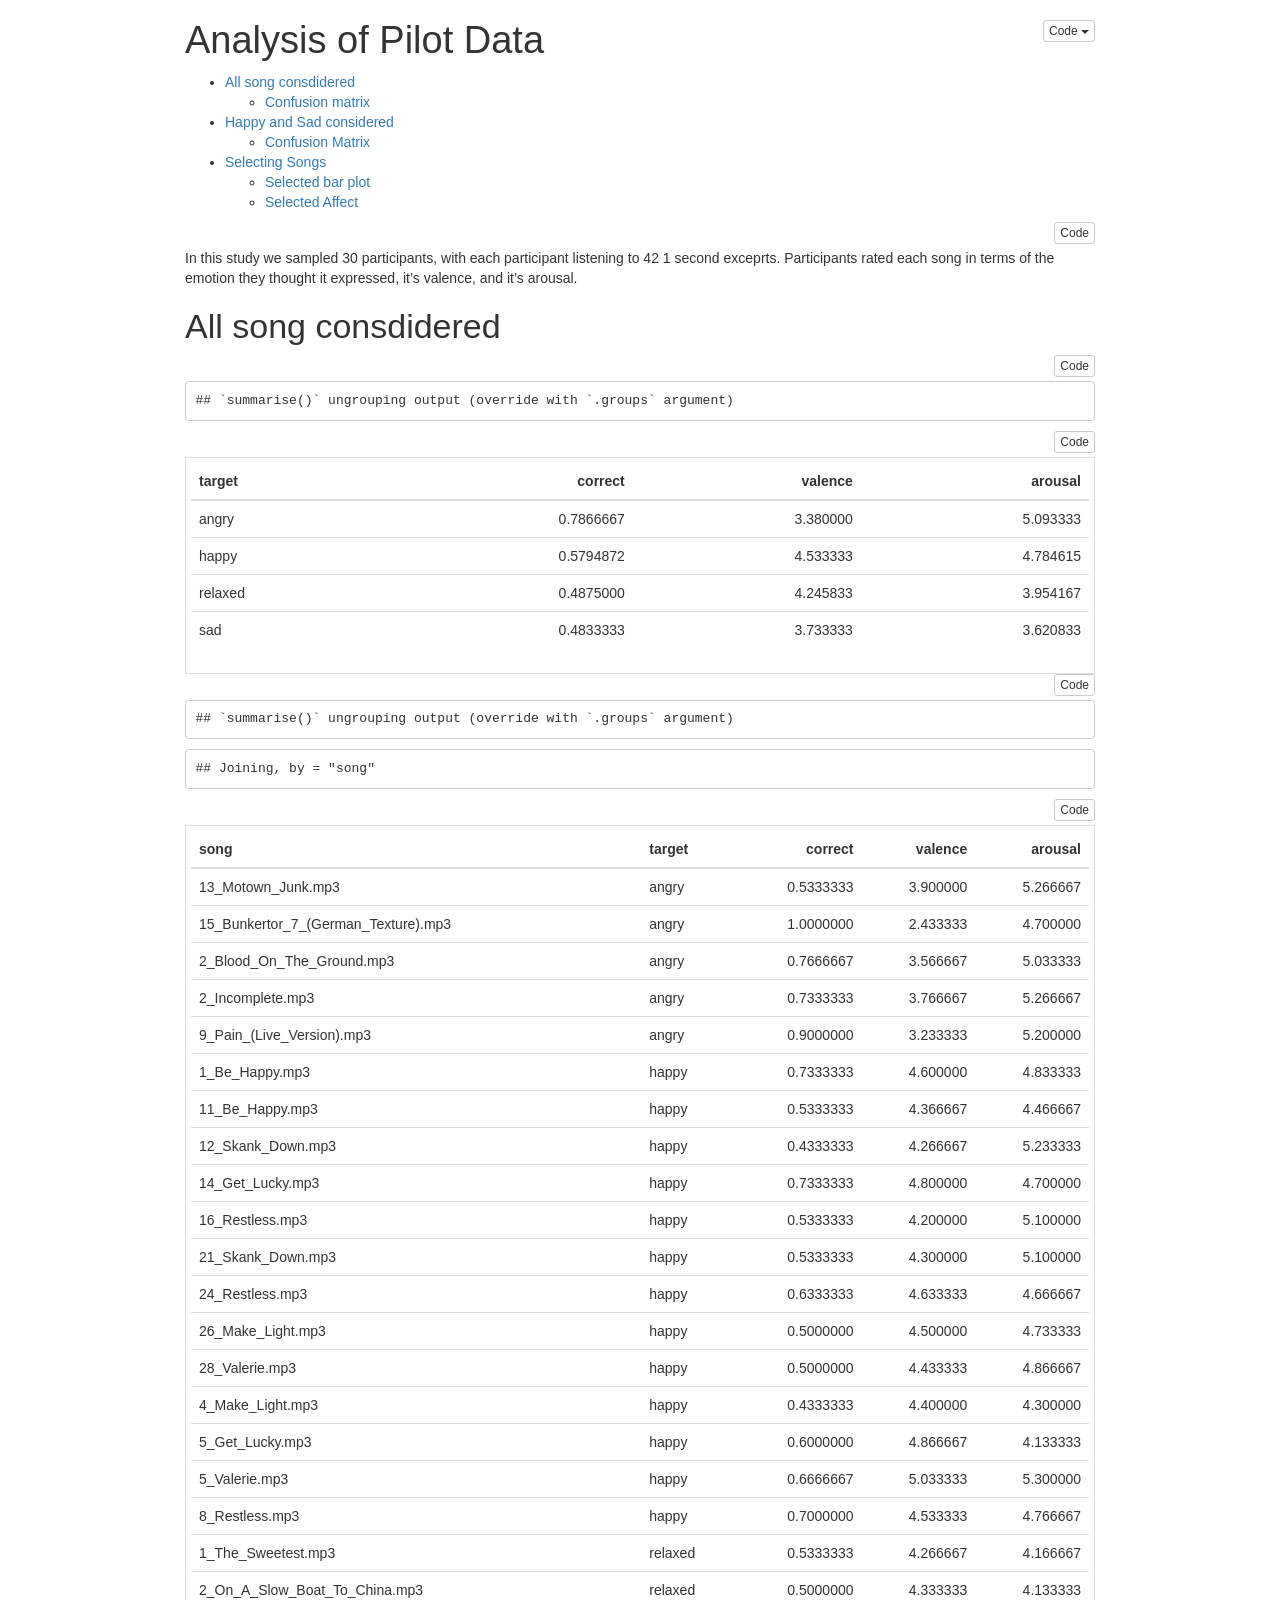
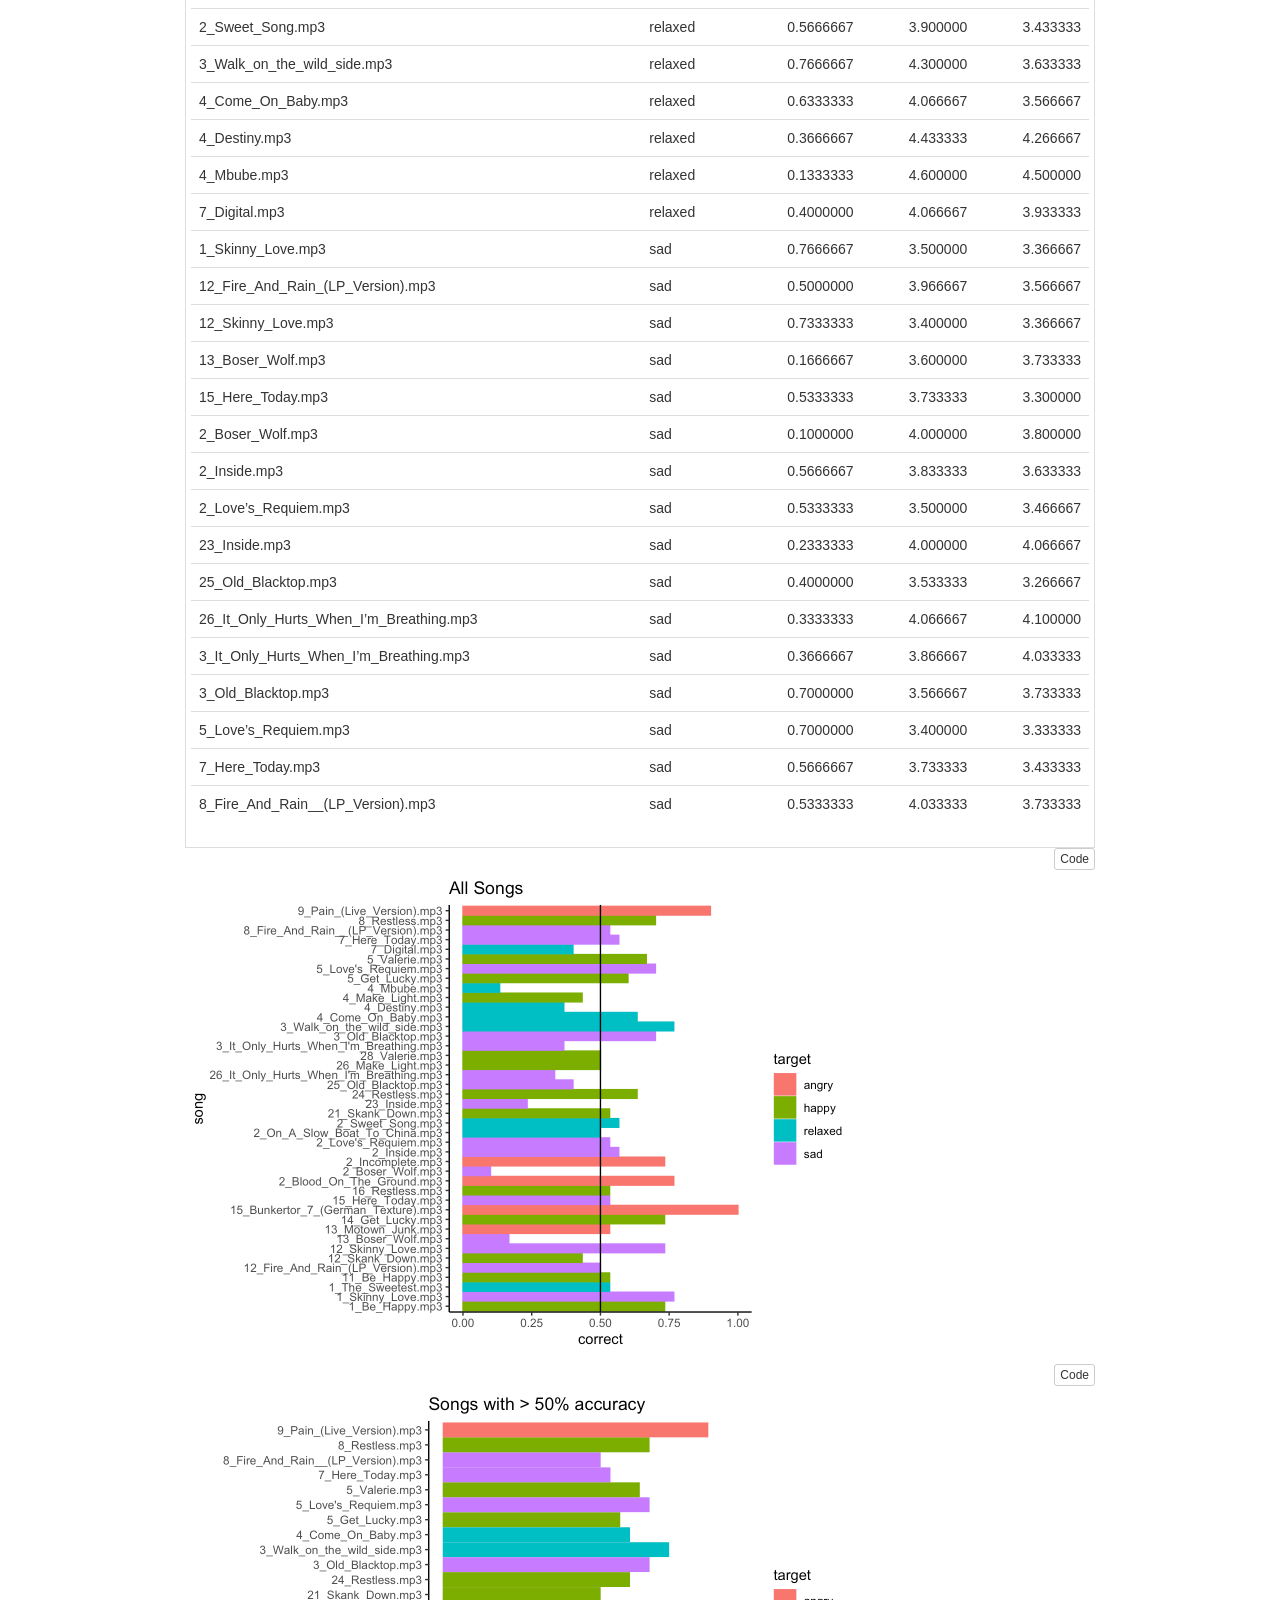
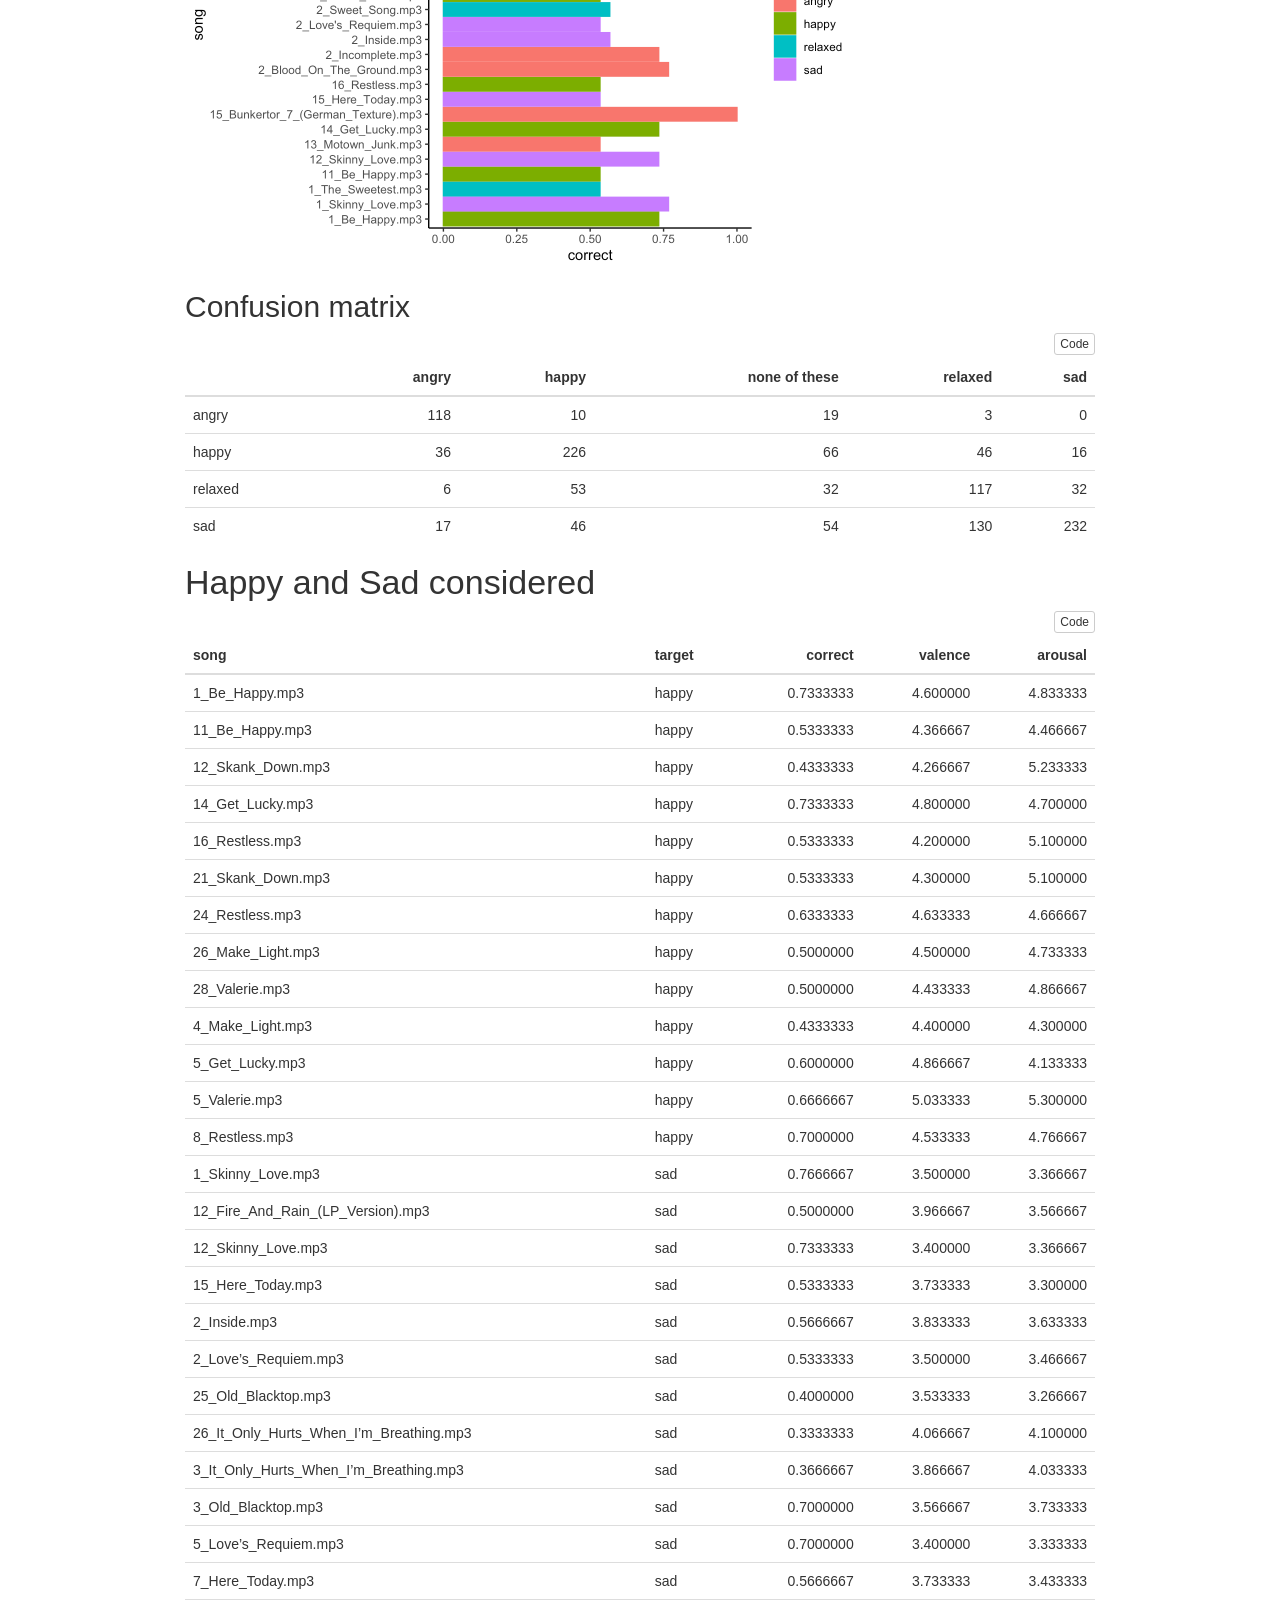
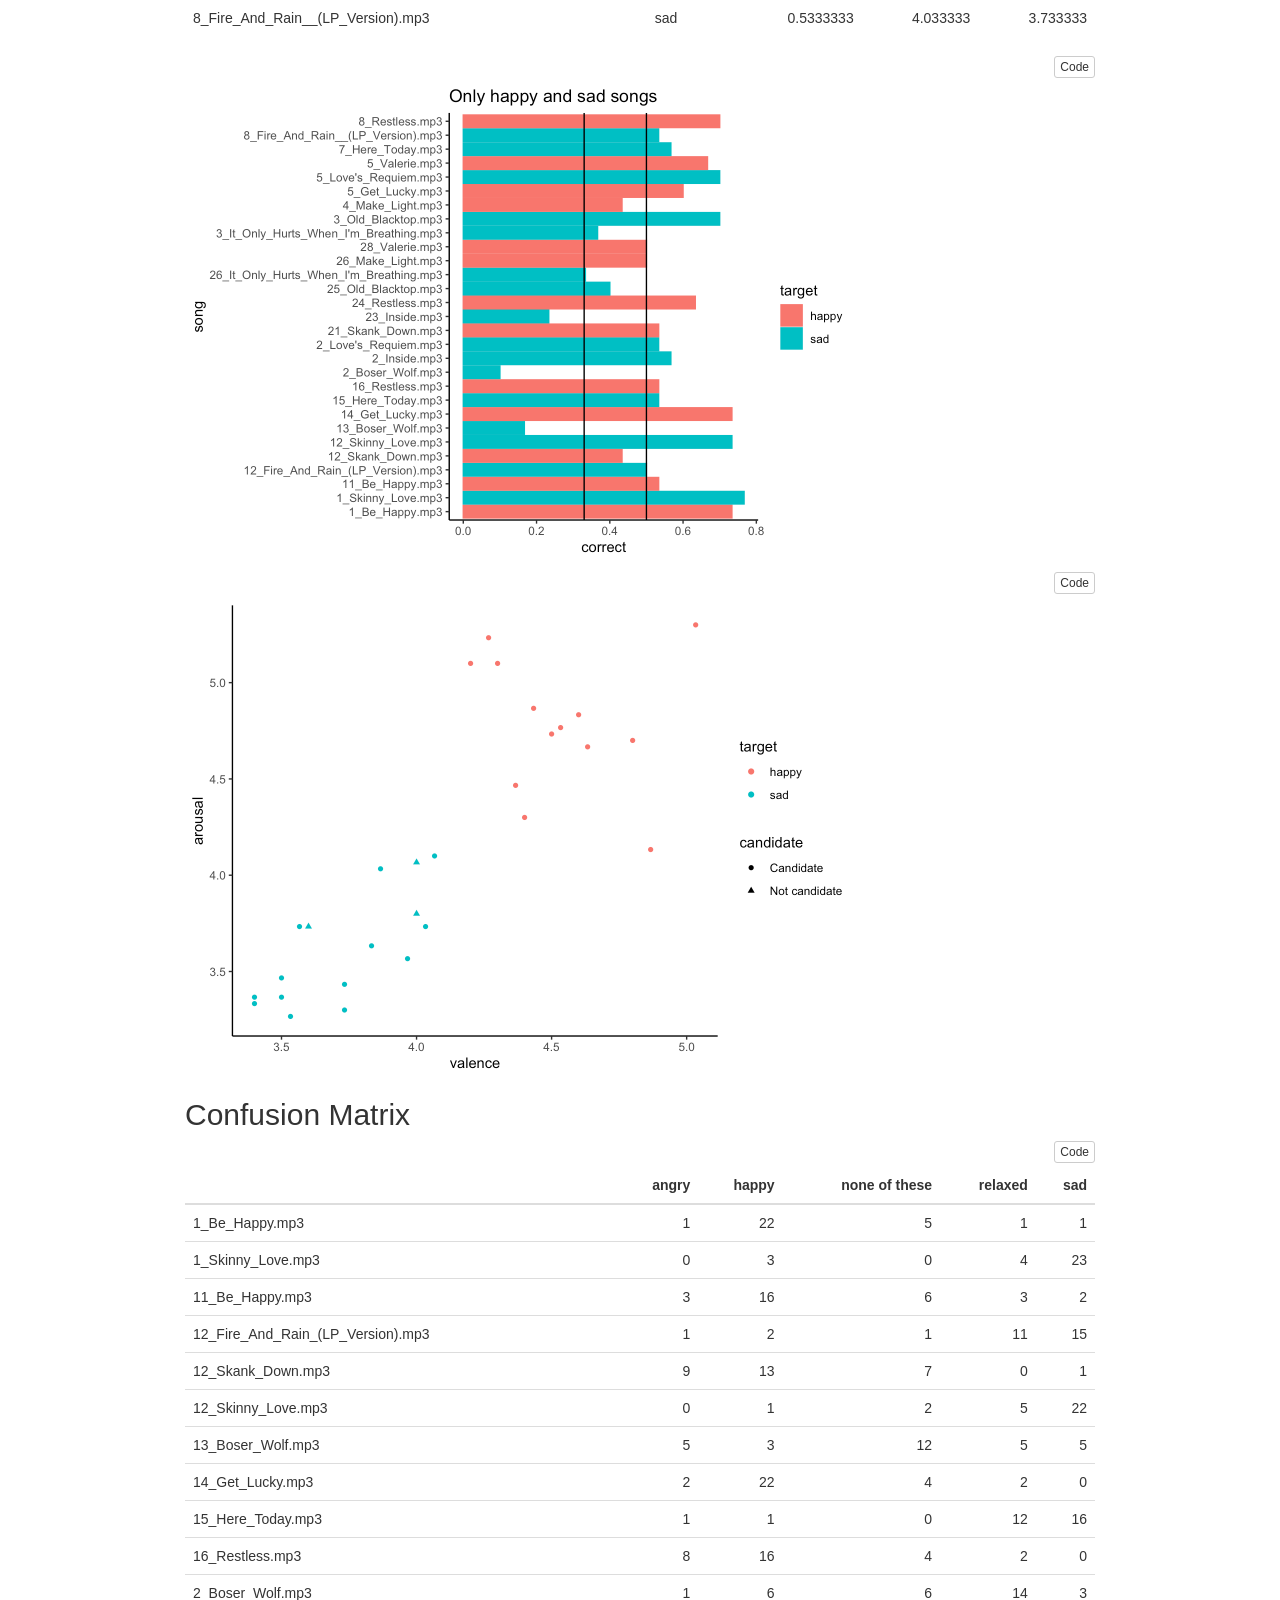
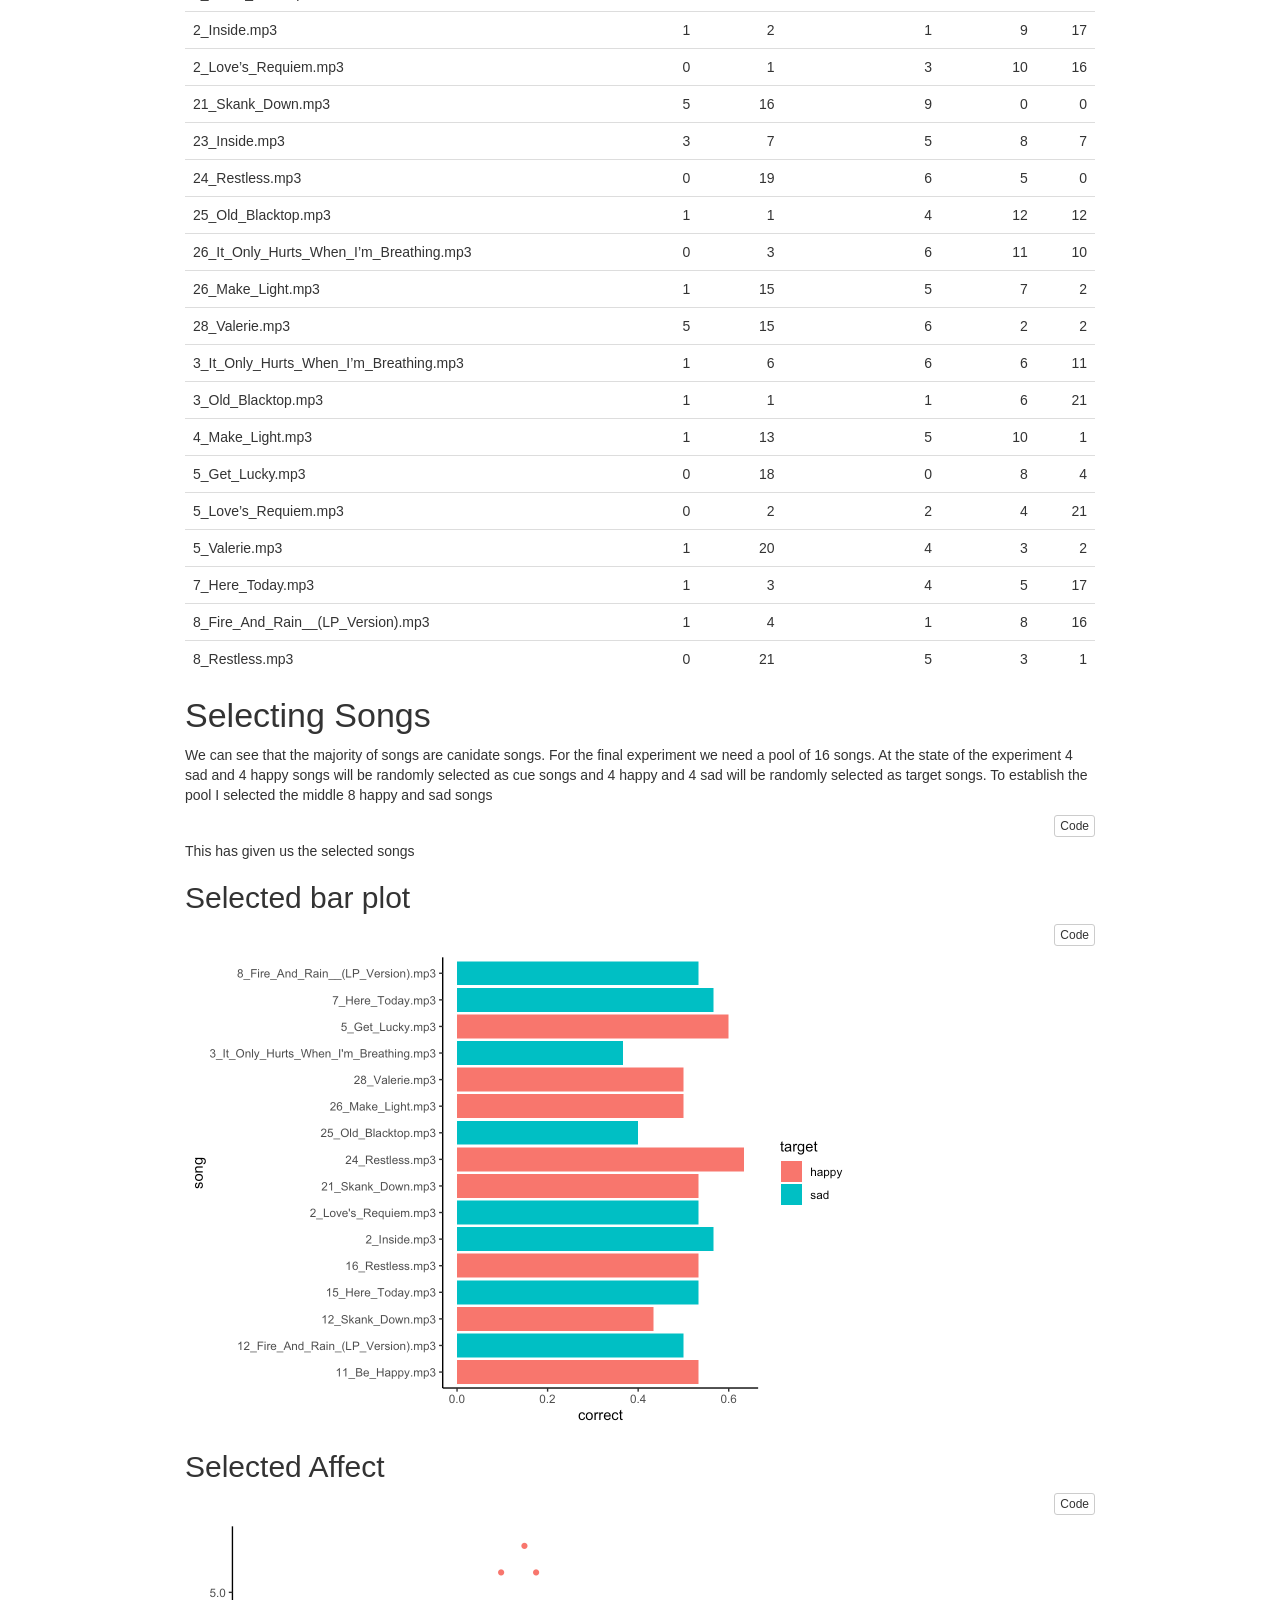
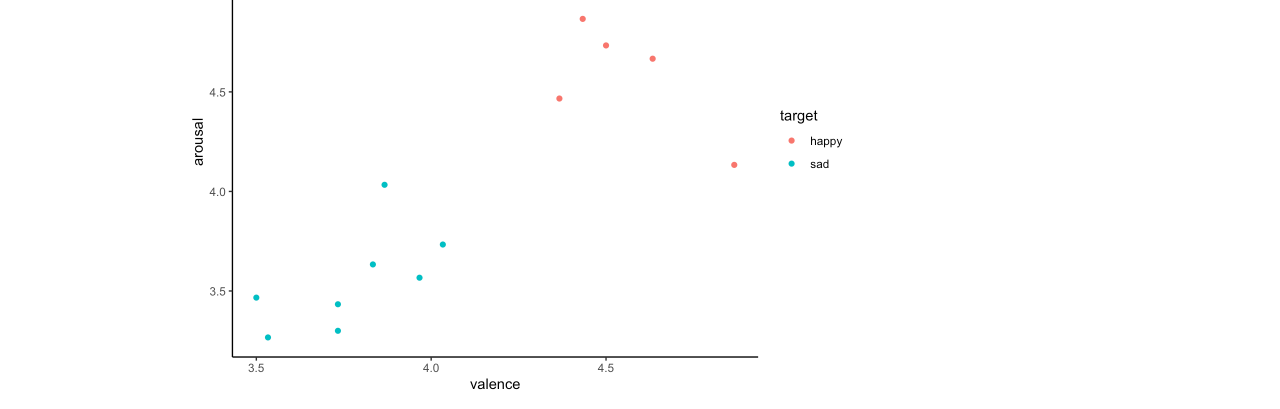
==== code/analyse_pilot.html @ 2e5a495a "select songs for final experiment" ====
<!DOCTYPE html>

<html>

<head>

<meta charset="utf-8" />
<meta name="generator" content="pandoc" />
<meta http-equiv="X-UA-Compatible" content="IE=EDGE" />




<title>Analysis of Pilot Data</title>

<script>/*! jQuery v1.11.3 | (c) 2005, 2015 jQuery Foundation, Inc. | jquery.org/license */
!function(a,b){"object"==typeof module&&"object"==typeof module.exports?module.exports=a.document?b(a,!0):function(a){if(!a.document)throw new Error("jQuery requires a window with a document");return b(a)}:b(a)}("undefined"!=typeof window?window:this,function(a,b){var c=[],d=c.slice,e=c.concat,f=c.push,g=c.indexOf,h={},i=h.toString,j=h.hasOwnProperty,k={},l="1.11.3",m=function(a,b){return new m.fn.init(a,b)},n=/^[\s\uFEFF\xA0]+|[\s\uFEFF\xA0]+$/g,o=/^-ms-/,p=/-([\da-z])/gi,q=function(a,b){return b.toUpperCase()};m.fn=m.prototype={jquery:l,constructor:m,selector:"",length:0,toArray:function(){return d.call(this)},get:function(a){return null!=a?0>a?this[a+this.length]:this[a]:d.call(this)},pushStack:function(a){var b=m.merge(this.constructor(),a);return b.prevObject=this,b.context=this.context,b},each:function(a,b){return m.each(this,a,b)},map:function(a){return this.pushStack(m.map(this,function(b,c){return a.call(b,c,b)}))},slice:function(){return this.pushStack(d.apply(this,arguments))},first:function(){return this.eq(0)},last:function(){return this.eq(-1)},eq:function(a){var b=this.length,c=+a+(0>a?b:0);return this.pushStack(c>=0&&b>c?[this[c]]:[])},end:function(){return this.prevObject||this.constructor(null)},push:f,sort:c.sort,splice:c.splice},m.extend=m.fn.extend=function(){var a,b,c,d,e,f,g=arguments[0]||{},h=1,i=arguments.length,j=!1;for("boolean"==typeof g&&(j=g,g=arguments[h]||{},h++),"object"==typeof g||m.isFunction(g)||(g={}),h===i&&(g=this,h--);i>h;h++)if(null!=(e=arguments[h]))for(d in e)a=g[d],c=e[d],g!==c&&(j&&c&&(m.isPlainObject(c)||(b=m.isArray(c)))?(b?(b=!1,f=a&&m.isArray(a)?a:[]):f=a&&m.isPlainObject(a)?a:{},g[d]=m.extend(j,f,c)):void 0!==c&&(g[d]=c));return g},m.extend({expando:"jQuery"+(l+Math.random()).replace(/\D/g,""),isReady:!0,error:function(a){throw new Error(a)},noop:function(){},isFunction:function(a){return"function"===m.type(a)},isArray:Array.isArray||function(a){return"array"===m.type(a)},isWindow:function(a){return null!=a&&a==a.window},isNumeric:function(a){return!m.isArray(a)&&a-parseFloat(a)+1>=0},isEmptyObject:function(a){var b;for(b in a)return!1;return!0},isPlainObject:function(a){var b;if(!a||"object"!==m.type(a)||a.nodeType||m.isWindow(a))return!1;try{if(a.constructor&&!j.call(a,"constructor")&&!j.call(a.constructor.prototype,"isPrototypeOf"))return!1}catch(c){return!1}if(k.ownLast)for(b in a)return j.call(a,b);for(b in a);return void 0===b||j.call(a,b)},type:function(a){return null==a?a+"":"object"==typeof a||"function"==typeof a?h[i.call(a)]||"object":typeof a},globalEval:function(b){b&&m.trim(b)&&(a.execScript||function(b){a.eval.call(a,b)})(b)},camelCase:function(a){return a.replace(o,"ms-").replace(p,q)},nodeName:function(a,b){return a.nodeName&&a.nodeName.toLowerCase()===b.toLowerCase()},each:function(a,b,c){var d,e=0,f=a.length,g=r(a);if(c){if(g){for(;f>e;e++)if(d=b.apply(a[e],c),d===!1)break}else for(e in a)if(d=b.apply(a[e],c),d===!1)break}else if(g){for(;f>e;e++)if(d=b.call(a[e],e,a[e]),d===!1)break}else for(e in a)if(d=b.call(a[e],e,a[e]),d===!1)break;return a},trim:function(a){return null==a?"":(a+"").replace(n,"")},makeArray:function(a,b){var c=b||[];return null!=a&&(r(Object(a))?m.merge(c,"string"==typeof a?[a]:a):f.call(c,a)),c},inArray:function(a,b,c){var d;if(b){if(g)return g.call(b,a,c);for(d=b.length,c=c?0>c?Math.max(0,d+c):c:0;d>c;c++)if(c in b&&b[c]===a)return c}return-1},merge:function(a,b){var c=+b.length,d=0,e=a.length;while(c>d)a[e++]=b[d++];if(c!==c)while(void 0!==b[d])a[e++]=b[d++];return a.length=e,a},grep:function(a,b,c){for(var d,e=[],f=0,g=a.length,h=!c;g>f;f++)d=!b(a[f],f),d!==h&&e.push(a[f]);return e},map:function(a,b,c){var d,f=0,g=a.length,h=r(a),i=[];if(h)for(;g>f;f++)d=b(a[f],f,c),null!=d&&i.push(d);else for(f in a)d=b(a[f],f,c),null!=d&&i.push(d);return e.apply([],i)},guid:1,proxy:function(a,b){var c,e,f;return"string"==typeof b&&(f=a[b],b=a,a=f),m.isFunction(a)?(c=d.call(arguments,2),e=function(){return a.apply(b||this,c.concat(d.call(arguments)))},e.guid=a.guid=a.guid||m.guid++,e):void 0},now:function(){return+new Date},support:k}),m.each("Boolean Number String Function Array Date RegExp Object Error".split(" "),function(a,b){h["[object "+b+"]"]=b.toLowerCase()});function r(a){var b="length"in a&&a.length,c=m.type(a);return"function"===c||m.isWindow(a)?!1:1===a.nodeType&&b?!0:"array"===c||0===b||"number"==typeof b&&b>0&&b-1 in a}var s=function(a){var b,c,d,e,f,g,h,i,j,k,l,m,n,o,p,q,r,s,t,u="sizzle"+1*new Date,v=a.document,w=0,x=0,y=ha(),z=ha(),A=ha(),B=function(a,b){return a===b&&(l=!0),0},C=1<<31,D={}.hasOwnProperty,E=[],F=E.pop,G=E.push,H=E.push,I=E.slice,J=function(a,b){for(var c=0,d=a.length;d>c;c++)if(a[c]===b)return c;return-1},K="checked|selected|async|autofocus|autoplay|controls|defer|disabled|hidden|ismap|loop|multiple|open|readonly|required|scoped",L="[\\x20\\t\\r\\n\\f]",M="(?:\\\\.|[\\w-]|[^\\x00-\\xa0])+",N=M.replace("w","w#"),O="\\["+L+"*("+M+")(?:"+L+"*([*^$|!~]?=)"+L+"*(?:'((?:\\\\.|[^\\\\'])*)'|\"((?:\\\\.|[^\\\\\"])*)\"|("+N+"))|)"+L+"*\\]",P=":("+M+")(?:\\((('((?:\\\\.|[^\\\\'])*)'|\"((?:\\\\.|[^\\\\\"])*)\")|((?:\\\\.|[^\\\\()[\\]]|"+O+")*)|.*)\\)|)",Q=new RegExp(L+"+","g"),R=new RegExp("^"+L+"+|((?:^|[^\\\\])(?:\\\\.)*)"+L+"+$","g"),S=new RegExp("^"+L+"*,"+L+"*"),T=new RegExp("^"+L+"*([>+~]|"+L+")"+L+"*"),U=new RegExp("="+L+"*([^\\]'\"]*?)"+L+"*\\]","g"),V=new RegExp(P),W=new RegExp("^"+N+"$"),X={ID:new RegExp("^#("+M+")"),CLASS:new RegExp("^\\.("+M+")"),TAG:new RegExp("^("+M.replace("w","w*")+")"),ATTR:new RegExp("^"+O),PSEUDO:new RegExp("^"+P),CHILD:new RegExp("^:(only|first|last|nth|nth-last)-(child|of-type)(?:\\("+L+"*(even|odd|(([+-]|)(\\d*)n|)"+L+"*(?:([+-]|)"+L+"*(\\d+)|))"+L+"*\\)|)","i"),bool:new RegExp("^(?:"+K+")$","i"),needsContext:new RegExp("^"+L+"*[>+~]|:(even|odd|eq|gt|lt|nth|first|last)(?:\\("+L+"*((?:-\\d)?\\d*)"+L+"*\\)|)(?=[^-]|$)","i")},Y=/^(?:input|select|textarea|button)$/i,Z=/^h\d$/i,$=/^[^{]+\{\s*\[native \w/,_=/^(?:#([\w-]+)|(\w+)|\.([\w-]+))$/,aa=/[+~]/,ba=/'|\\/g,ca=new RegExp("\\\\([\\da-f]{1,6}"+L+"?|("+L+")|.)","ig"),da=function(a,b,c){var d="0x"+b-65536;return d!==d||c?b:0>d?String.fromCharCode(d+65536):String.fromCharCode(d>>10|55296,1023&d|56320)},ea=function(){m()};try{H.apply(E=I.call(v.childNodes),v.childNodes),E[v.childNodes.length].nodeType}catch(fa){H={apply:E.length?function(a,b){G.apply(a,I.call(b))}:function(a,b){var c=a.length,d=0;while(a[c++]=b[d++]);a.length=c-1}}}function ga(a,b,d,e){var f,h,j,k,l,o,r,s,w,x;if((b?b.ownerDocument||b:v)!==n&&m(b),b=b||n,d=d||[],k=b.nodeType,"string"!=typeof a||!a||1!==k&&9!==k&&11!==k)return d;if(!e&&p){if(11!==k&&(f=_.exec(a)))if(j=f[1]){if(9===k){if(h=b.getElementById(j),!h||!h.parentNode)return d;if(h.id===j)return d.push(h),d}else if(b.ownerDocument&&(h=b.ownerDocument.getElementById(j))&&t(b,h)&&h.id===j)return d.push(h),d}else{if(f[2])return H.apply(d,b.getElementsByTagName(a)),d;if((j=f[3])&&c.getElementsByClassName)return H.apply(d,b.getElementsByClassName(j)),d}if(c.qsa&&(!q||!q.test(a))){if(s=r=u,w=b,x=1!==k&&a,1===k&&"object"!==b.nodeName.toLowerCase()){o=g(a),(r=b.getAttribute("id"))?s=r.replace(ba,"\\$&"):b.setAttribute("id",s),s="[id='"+s+"'] ",l=o.length;while(l--)o[l]=s+ra(o[l]);w=aa.test(a)&&pa(b.parentNode)||b,x=o.join(",")}if(x)try{return H.apply(d,w.querySelectorAll(x)),d}catch(y){}finally{r||b.removeAttribute("id")}}}return i(a.replace(R,"$1"),b,d,e)}function ha(){var a=[];function b(c,e){return a.push(c+" ")>d.cacheLength&&delete b[a.shift()],b[c+" "]=e}return b}function ia(a){return a[u]=!0,a}function ja(a){var b=n.createElement("div");try{return!!a(b)}catch(c){return!1}finally{b.parentNode&&b.parentNode.removeChild(b),b=null}}function ka(a,b){var c=a.split("|"),e=a.length;while(e--)d.attrHandle[c[e]]=b}function la(a,b){var c=b&&a,d=c&&1===a.nodeType&&1===b.nodeType&&(~b.sourceIndex||C)-(~a.sourceIndex||C);if(d)return d;if(c)while(c=c.nextSibling)if(c===b)return-1;return a?1:-1}function ma(a){return function(b){var c=b.nodeName.toLowerCase();return"input"===c&&b.type===a}}function na(a){return function(b){var c=b.nodeName.toLowerCase();return("input"===c||"button"===c)&&b.type===a}}function oa(a){return ia(function(b){return b=+b,ia(function(c,d){var e,f=a([],c.length,b),g=f.length;while(g--)c[e=f[g]]&&(c[e]=!(d[e]=c[e]))})})}function pa(a){return a&&"undefined"!=typeof a.getElementsByTagName&&a}c=ga.support={},f=ga.isXML=function(a){var b=a&&(a.ownerDocument||a).documentElement;return b?"HTML"!==b.nodeName:!1},m=ga.setDocument=function(a){var b,e,g=a?a.ownerDocument||a:v;return g!==n&&9===g.nodeType&&g.documentElement?(n=g,o=g.documentElement,e=g.defaultView,e&&e!==e.top&&(e.addEventListener?e.addEventListener("unload",ea,!1):e.attachEvent&&e.attachEvent("onunload",ea)),p=!f(g),c.attributes=ja(function(a){return a.className="i",!a.getAttribute("className")}),c.getElementsByTagName=ja(function(a){return a.appendChild(g.createComment("")),!a.getElementsByTagName("*").length}),c.getElementsByClassName=$.test(g.getElementsByClassName),c.getById=ja(function(a){return o.appendChild(a).id=u,!g.getElementsByName||!g.getElementsByName(u).length}),c.getById?(d.find.ID=function(a,b){if("undefined"!=typeof b.getElementById&&p){var c=b.getElementById(a);return c&&c.parentNode?[c]:[]}},d.filter.ID=function(a){var b=a.replace(ca,da);return function(a){return a.getAttribute("id")===b}}):(delete d.find.ID,d.filter.ID=function(a){var b=a.replace(ca,da);return function(a){var c="undefined"!=typeof a.getAttributeNode&&a.getAttributeNode("id");return c&&c.value===b}}),d.find.TAG=c.getElementsByTagName?function(a,b){return"undefined"!=typeof b.getElementsByTagName?b.getElementsByTagName(a):c.qsa?b.querySelectorAll(a):void 0}:function(a,b){var c,d=[],e=0,f=b.getElementsByTagName(a);if("*"===a){while(c=f[e++])1===c.nodeType&&d.push(c);return d}return f},d.find.CLASS=c.getElementsByClassName&&function(a,b){return p?b.getElementsByClassName(a):void 0},r=[],q=[],(c.qsa=$.test(g.querySelectorAll))&&(ja(function(a){o.appendChild(a).innerHTML="<a id='"+u+"'></a><select id='"+u+"-\f]' msallowcapture=''><option selected=''></option></select>",a.querySelectorAll("[msallowcapture^='']").length&&q.push("[*^$]="+L+"*(?:''|\"\")"),a.querySelectorAll("[selected]").length||q.push("\\["+L+"*(?:value|"+K+")"),a.querySelectorAll("[id~="+u+"-]").length||q.push("~="),a.querySelectorAll(":checked").length||q.push(":checked"),a.querySelectorAll("a#"+u+"+*").length||q.push(".#.+[+~]")}),ja(function(a){var b=g.createElement("input");b.setAttribute("type","hidden"),a.appendChild(b).setAttribute("name","D"),a.querySelectorAll("[name=d]").length&&q.push("name"+L+"*[*^$|!~]?="),a.querySelectorAll(":enabled").length||q.push(":enabled",":disabled"),a.querySelectorAll("*,:x"),q.push(",.*:")})),(c.matchesSelector=$.test(s=o.matches||o.webkitMatchesSelector||o.mozMatchesSelector||o.oMatchesSelector||o.msMatchesSelector))&&ja(function(a){c.disconnectedMatch=s.call(a,"div"),s.call(a,"[s!='']:x"),r.push("!=",P)}),q=q.length&&new RegExp(q.join("|")),r=r.length&&new RegExp(r.join("|")),b=$.test(o.compareDocumentPosition),t=b||$.test(o.contains)?function(a,b){var c=9===a.nodeType?a.documentElement:a,d=b&&b.parentNode;return a===d||!(!d||1!==d.nodeType||!(c.contains?c.contains(d):a.compareDocumentPosition&&16&a.compareDocumentPosition(d)))}:function(a,b){if(b)while(b=b.parentNode)if(b===a)return!0;return!1},B=b?function(a,b){if(a===b)return l=!0,0;var d=!a.compareDocumentPosition-!b.compareDocumentPosition;return d?d:(d=(a.ownerDocument||a)===(b.ownerDocument||b)?a.compareDocumentPosition(b):1,1&d||!c.sortDetached&&b.compareDocumentPosition(a)===d?a===g||a.ownerDocument===v&&t(v,a)?-1:b===g||b.ownerDocument===v&&t(v,b)?1:k?J(k,a)-J(k,b):0:4&d?-1:1)}:function(a,b){if(a===b)return l=!0,0;var c,d=0,e=a.parentNode,f=b.parentNode,h=[a],i=[b];if(!e||!f)return a===g?-1:b===g?1:e?-1:f?1:k?J(k,a)-J(k,b):0;if(e===f)return la(a,b);c=a;while(c=c.parentNode)h.unshift(c);c=b;while(c=c.parentNode)i.unshift(c);while(h[d]===i[d])d++;return d?la(h[d],i[d]):h[d]===v?-1:i[d]===v?1:0},g):n},ga.matches=function(a,b){return ga(a,null,null,b)},ga.matchesSelector=function(a,b){if((a.ownerDocument||a)!==n&&m(a),b=b.replace(U,"='$1']"),!(!c.matchesSelector||!p||r&&r.test(b)||q&&q.test(b)))try{var d=s.call(a,b);if(d||c.disconnectedMatch||a.document&&11!==a.document.nodeType)return d}catch(e){}return ga(b,n,null,[a]).length>0},ga.contains=function(a,b){return(a.ownerDocument||a)!==n&&m(a),t(a,b)},ga.attr=function(a,b){(a.ownerDocument||a)!==n&&m(a);var e=d.attrHandle[b.toLowerCase()],f=e&&D.call(d.attrHandle,b.toLowerCase())?e(a,b,!p):void 0;return void 0!==f?f:c.attributes||!p?a.getAttribute(b):(f=a.getAttributeNode(b))&&f.specified?f.value:null},ga.error=function(a){throw new Error("Syntax error, unrecognized expression: "+a)},ga.uniqueSort=function(a){var b,d=[],e=0,f=0;if(l=!c.detectDuplicates,k=!c.sortStable&&a.slice(0),a.sort(B),l){while(b=a[f++])b===a[f]&&(e=d.push(f));while(e--)a.splice(d[e],1)}return k=null,a},e=ga.getText=function(a){var b,c="",d=0,f=a.nodeType;if(f){if(1===f||9===f||11===f){if("string"==typeof a.textContent)return a.textContent;for(a=a.firstChild;a;a=a.nextSibling)c+=e(a)}else if(3===f||4===f)return a.nodeValue}else while(b=a[d++])c+=e(b);return c},d=ga.selectors={cacheLength:50,createPseudo:ia,match:X,attrHandle:{},find:{},relative:{">":{dir:"parentNode",first:!0}," ":{dir:"parentNode"},"+":{dir:"previousSibling",first:!0},"~":{dir:"previousSibling"}},preFilter:{ATTR:function(a){return a[1]=a[1].replace(ca,da),a[3]=(a[3]||a[4]||a[5]||"").replace(ca,da),"~="===a[2]&&(a[3]=" "+a[3]+" "),a.slice(0,4)},CHILD:function(a){return a[1]=a[1].toLowerCase(),"nth"===a[1].slice(0,3)?(a[3]||ga.error(a[0]),a[4]=+(a[4]?a[5]+(a[6]||1):2*("even"===a[3]||"odd"===a[3])),a[5]=+(a[7]+a[8]||"odd"===a[3])):a[3]&&ga.error(a[0]),a},PSEUDO:function(a){var b,c=!a[6]&&a[2];return X.CHILD.test(a[0])?null:(a[3]?a[2]=a[4]||a[5]||"":c&&V.test(c)&&(b=g(c,!0))&&(b=c.indexOf(")",c.length-b)-c.length)&&(a[0]=a[0].slice(0,b),a[2]=c.slice(0,b)),a.slice(0,3))}},filter:{TAG:function(a){var b=a.replace(ca,da).toLowerCase();return"*"===a?function(){return!0}:function(a){return a.nodeName&&a.nodeName.toLowerCase()===b}},CLASS:function(a){var b=y[a+" "];return b||(b=new RegExp("(^|"+L+")"+a+"("+L+"|$)"))&&y(a,function(a){return b.test("string"==typeof a.className&&a.className||"undefined"!=typeof a.getAttribute&&a.getAttribute("class")||"")})},ATTR:function(a,b,c){return function(d){var e=ga.attr(d,a);return null==e?"!="===b:b?(e+="","="===b?e===c:"!="===b?e!==c:"^="===b?c&&0===e.indexOf(c):"*="===b?c&&e.indexOf(c)>-1:"$="===b?c&&e.slice(-c.length)===c:"~="===b?(" "+e.replace(Q," ")+" ").indexOf(c)>-1:"|="===b?e===c||e.slice(0,c.length+1)===c+"-":!1):!0}},CHILD:function(a,b,c,d,e){var f="nth"!==a.slice(0,3),g="last"!==a.slice(-4),h="of-type"===b;return 1===d&&0===e?function(a){return!!a.parentNode}:function(b,c,i){var j,k,l,m,n,o,p=f!==g?"nextSibling":"previousSibling",q=b.parentNode,r=h&&b.nodeName.toLowerCase(),s=!i&&!h;if(q){if(f){while(p){l=b;while(l=l[p])if(h?l.nodeName.toLowerCase()===r:1===l.nodeType)return!1;o=p="only"===a&&!o&&"nextSibling"}return!0}if(o=[g?q.firstChild:q.lastChild],g&&s){k=q[u]||(q[u]={}),j=k[a]||[],n=j[0]===w&&j[1],m=j[0]===w&&j[2],l=n&&q.childNodes[n];while(l=++n&&l&&l[p]||(m=n=0)||o.pop())if(1===l.nodeType&&++m&&l===b){k[a]=[w,n,m];break}}else if(s&&(j=(b[u]||(b[u]={}))[a])&&j[0]===w)m=j[1];else while(l=++n&&l&&l[p]||(m=n=0)||o.pop())if((h?l.nodeName.toLowerCase()===r:1===l.nodeType)&&++m&&(s&&((l[u]||(l[u]={}))[a]=[w,m]),l===b))break;return m-=e,m===d||m%d===0&&m/d>=0}}},PSEUDO:function(a,b){var c,e=d.pseudos[a]||d.setFilters[a.toLowerCase()]||ga.error("unsupported pseudo: "+a);return e[u]?e(b):e.length>1?(c=[a,a,"",b],d.setFilters.hasOwnProperty(a.toLowerCase())?ia(function(a,c){var d,f=e(a,b),g=f.length;while(g--)d=J(a,f[g]),a[d]=!(c[d]=f[g])}):function(a){return e(a,0,c)}):e}},pseudos:{not:ia(function(a){var b=[],c=[],d=h(a.replace(R,"$1"));return d[u]?ia(function(a,b,c,e){var f,g=d(a,null,e,[]),h=a.length;while(h--)(f=g[h])&&(a[h]=!(b[h]=f))}):function(a,e,f){return b[0]=a,d(b,null,f,c),b[0]=null,!c.pop()}}),has:ia(function(a){return function(b){return ga(a,b).length>0}}),contains:ia(function(a){return a=a.replace(ca,da),function(b){return(b.textContent||b.innerText||e(b)).indexOf(a)>-1}}),lang:ia(function(a){return W.test(a||"")||ga.error("unsupported lang: "+a),a=a.replace(ca,da).toLowerCase(),function(b){var c;do if(c=p?b.lang:b.getAttribute("xml:lang")||b.getAttribute("lang"))return c=c.toLowerCase(),c===a||0===c.indexOf(a+"-");while((b=b.parentNode)&&1===b.nodeType);return!1}}),target:function(b){var c=a.location&&a.location.hash;return c&&c.slice(1)===b.id},root:function(a){return a===o},focus:function(a){return a===n.activeElement&&(!n.hasFocus||n.hasFocus())&&!!(a.type||a.href||~a.tabIndex)},enabled:function(a){return a.disabled===!1},disabled:function(a){return a.disabled===!0},checked:function(a){var b=a.nodeName.toLowerCase();return"input"===b&&!!a.checked||"option"===b&&!!a.selected},selected:function(a){return a.parentNode&&a.parentNode.selectedIndex,a.selected===!0},empty:function(a){for(a=a.firstChild;a;a=a.nextSibling)if(a.nodeType<6)return!1;return!0},parent:function(a){return!d.pseudos.empty(a)},header:function(a){return Z.test(a.nodeName)},input:function(a){return Y.test(a.nodeName)},button:function(a){var b=a.nodeName.toLowerCase();return"input"===b&&"button"===a.type||"button"===b},text:function(a){var b;return"input"===a.nodeName.toLowerCase()&&"text"===a.type&&(null==(b=a.getAttribute("type"))||"text"===b.toLowerCase())},first:oa(function(){return[0]}),last:oa(function(a,b){return[b-1]}),eq:oa(function(a,b,c){return[0>c?c+b:c]}),even:oa(function(a,b){for(var c=0;b>c;c+=2)a.push(c);return a}),odd:oa(function(a,b){for(var c=1;b>c;c+=2)a.push(c);return a}),lt:oa(function(a,b,c){for(var d=0>c?c+b:c;--d>=0;)a.push(d);return a}),gt:oa(function(a,b,c){for(var d=0>c?c+b:c;++d<b;)a.push(d);return a})}},d.pseudos.nth=d.pseudos.eq;for(b in{radio:!0,checkbox:!0,file:!0,password:!0,image:!0})d.pseudos[b]=ma(b);for(b in{submit:!0,reset:!0})d.pseudos[b]=na(b);function qa(){}qa.prototype=d.filters=d.pseudos,d.setFilters=new qa,g=ga.tokenize=function(a,b){var c,e,f,g,h,i,j,k=z[a+" "];if(k)return b?0:k.slice(0);h=a,i=[],j=d.preFilter;while(h){(!c||(e=S.exec(h)))&&(e&&(h=h.slice(e[0].length)||h),i.push(f=[])),c=!1,(e=T.exec(h))&&(c=e.shift(),f.push({value:c,type:e[0].replace(R," ")}),h=h.slice(c.length));for(g in d.filter)!(e=X[g].exec(h))||j[g]&&!(e=j[g](e))||(c=e.shift(),f.push({value:c,type:g,matches:e}),h=h.slice(c.length));if(!c)break}return b?h.length:h?ga.error(a):z(a,i).slice(0)};function ra(a){for(var b=0,c=a.length,d="";c>b;b++)d+=a[b].value;return d}function sa(a,b,c){var d=b.dir,e=c&&"parentNode"===d,f=x++;return b.first?function(b,c,f){while(b=b[d])if(1===b.nodeType||e)return a(b,c,f)}:function(b,c,g){var h,i,j=[w,f];if(g){while(b=b[d])if((1===b.nodeType||e)&&a(b,c,g))return!0}else while(b=b[d])if(1===b.nodeType||e){if(i=b[u]||(b[u]={}),(h=i[d])&&h[0]===w&&h[1]===f)return j[2]=h[2];if(i[d]=j,j[2]=a(b,c,g))return!0}}}function ta(a){return a.length>1?function(b,c,d){var e=a.length;while(e--)if(!a[e](b,c,d))return!1;return!0}:a[0]}function ua(a,b,c){for(var d=0,e=b.length;e>d;d++)ga(a,b[d],c);return c}function va(a,b,c,d,e){for(var f,g=[],h=0,i=a.length,j=null!=b;i>h;h++)(f=a[h])&&(!c||c(f,d,e))&&(g.push(f),j&&b.push(h));return g}function wa(a,b,c,d,e,f){return d&&!d[u]&&(d=wa(d)),e&&!e[u]&&(e=wa(e,f)),ia(function(f,g,h,i){var j,k,l,m=[],n=[],o=g.length,p=f||ua(b||"*",h.nodeType?[h]:h,[]),q=!a||!f&&b?p:va(p,m,a,h,i),r=c?e||(f?a:o||d)?[]:g:q;if(c&&c(q,r,h,i),d){j=va(r,n),d(j,[],h,i),k=j.length;while(k--)(l=j[k])&&(r[n[k]]=!(q[n[k]]=l))}if(f){if(e||a){if(e){j=[],k=r.length;while(k--)(l=r[k])&&j.push(q[k]=l);e(null,r=[],j,i)}k=r.length;while(k--)(l=r[k])&&(j=e?J(f,l):m[k])>-1&&(f[j]=!(g[j]=l))}}else r=va(r===g?r.splice(o,r.length):r),e?e(null,g,r,i):H.apply(g,r)})}function xa(a){for(var b,c,e,f=a.length,g=d.relative[a[0].type],h=g||d.relative[" "],i=g?1:0,k=sa(function(a){return a===b},h,!0),l=sa(function(a){return J(b,a)>-1},h,!0),m=[function(a,c,d){var e=!g&&(d||c!==j)||((b=c).nodeType?k(a,c,d):l(a,c,d));return b=null,e}];f>i;i++)if(c=d.relative[a[i].type])m=[sa(ta(m),c)];else{if(c=d.filter[a[i].type].apply(null,a[i].matches),c[u]){for(e=++i;f>e;e++)if(d.relative[a[e].type])break;return wa(i>1&&ta(m),i>1&&ra(a.slice(0,i-1).concat({value:" "===a[i-2].type?"*":""})).replace(R,"$1"),c,e>i&&xa(a.slice(i,e)),f>e&&xa(a=a.slice(e)),f>e&&ra(a))}m.push(c)}return ta(m)}function ya(a,b){var c=b.length>0,e=a.length>0,f=function(f,g,h,i,k){var l,m,o,p=0,q="0",r=f&&[],s=[],t=j,u=f||e&&d.find.TAG("*",k),v=w+=null==t?1:Math.random()||.1,x=u.length;for(k&&(j=g!==n&&g);q!==x&&null!=(l=u[q]);q++){if(e&&l){m=0;while(o=a[m++])if(o(l,g,h)){i.push(l);break}k&&(w=v)}c&&((l=!o&&l)&&p--,f&&r.push(l))}if(p+=q,c&&q!==p){m=0;while(o=b[m++])o(r,s,g,h);if(f){if(p>0)while(q--)r[q]||s[q]||(s[q]=F.call(i));s=va(s)}H.apply(i,s),k&&!f&&s.length>0&&p+b.length>1&&ga.uniqueSort(i)}return k&&(w=v,j=t),r};return c?ia(f):f}return h=ga.compile=function(a,b){var c,d=[],e=[],f=A[a+" "];if(!f){b||(b=g(a)),c=b.length;while(c--)f=xa(b[c]),f[u]?d.push(f):e.push(f);f=A(a,ya(e,d)),f.selector=a}return f},i=ga.select=function(a,b,e,f){var i,j,k,l,m,n="function"==typeof a&&a,o=!f&&g(a=n.selector||a);if(e=e||[],1===o.length){if(j=o[0]=o[0].slice(0),j.length>2&&"ID"===(k=j[0]).type&&c.getById&&9===b.nodeType&&p&&d.relative[j[1].type]){if(b=(d.find.ID(k.matches[0].replace(ca,da),b)||[])[0],!b)return e;n&&(b=b.parentNode),a=a.slice(j.shift().value.length)}i=X.needsContext.test(a)?0:j.length;while(i--){if(k=j[i],d.relative[l=k.type])break;if((m=d.find[l])&&(f=m(k.matches[0].replace(ca,da),aa.test(j[0].type)&&pa(b.parentNode)||b))){if(j.splice(i,1),a=f.length&&ra(j),!a)return H.apply(e,f),e;break}}}return(n||h(a,o))(f,b,!p,e,aa.test(a)&&pa(b.parentNode)||b),e},c.sortStable=u.split("").sort(B).join("")===u,c.detectDuplicates=!!l,m(),c.sortDetached=ja(function(a){return 1&a.compareDocumentPosition(n.createElement("div"))}),ja(function(a){return a.innerHTML="<a href='#'></a>","#"===a.firstChild.getAttribute("href")})||ka("type|href|height|width",function(a,b,c){return c?void 0:a.getAttribute(b,"type"===b.toLowerCase()?1:2)}),c.attributes&&ja(function(a){return a.innerHTML="<input/>",a.firstChild.setAttribute("value",""),""===a.firstChild.getAttribute("value")})||ka("value",function(a,b,c){return c||"input"!==a.nodeName.toLowerCase()?void 0:a.defaultValue}),ja(function(a){return null==a.getAttribute("disabled")})||ka(K,function(a,b,c){var d;return c?void 0:a[b]===!0?b.toLowerCase():(d=a.getAttributeNode(b))&&d.specified?d.value:null}),ga}(a);m.find=s,m.expr=s.selectors,m.expr[":"]=m.expr.pseudos,m.unique=s.uniqueSort,m.text=s.getText,m.isXMLDoc=s.isXML,m.contains=s.contains;var t=m.expr.match.needsContext,u=/^<(\w+)\s*\/?>(?:<\/\1>|)$/,v=/^.[^:#\[\.,]*$/;function w(a,b,c){if(m.isFunction(b))return m.grep(a,function(a,d){return!!b.call(a,d,a)!==c});if(b.nodeType)return m.grep(a,function(a){return a===b!==c});if("string"==typeof b){if(v.test(b))return m.filter(b,a,c);b=m.filter(b,a)}return m.grep(a,function(a){return m.inArray(a,b)>=0!==c})}m.filter=function(a,b,c){var d=b[0];return c&&(a=":not("+a+")"),1===b.length&&1===d.nodeType?m.find.matchesSelector(d,a)?[d]:[]:m.find.matches(a,m.grep(b,function(a){return 1===a.nodeType}))},m.fn.extend({find:function(a){var b,c=[],d=this,e=d.length;if("string"!=typeof a)return this.pushStack(m(a).filter(function(){for(b=0;e>b;b++)if(m.contains(d[b],this))return!0}));for(b=0;e>b;b++)m.find(a,d[b],c);return c=this.pushStack(e>1?m.unique(c):c),c.selector=this.selector?this.selector+" "+a:a,c},filter:function(a){return this.pushStack(w(this,a||[],!1))},not:function(a){return this.pushStack(w(this,a||[],!0))},is:function(a){return!!w(this,"string"==typeof a&&t.test(a)?m(a):a||[],!1).length}});var x,y=a.document,z=/^(?:\s*(<[\w\W]+>)[^>]*|#([\w-]*))$/,A=m.fn.init=function(a,b){var c,d;if(!a)return this;if("string"==typeof a){if(c="<"===a.charAt(0)&&">"===a.charAt(a.length-1)&&a.length>=3?[null,a,null]:z.exec(a),!c||!c[1]&&b)return!b||b.jquery?(b||x).find(a):this.constructor(b).find(a);if(c[1]){if(b=b instanceof m?b[0]:b,m.merge(this,m.parseHTML(c[1],b&&b.nodeType?b.ownerDocument||b:y,!0)),u.test(c[1])&&m.isPlainObject(b))for(c in b)m.isFunction(this[c])?this[c](b[c]):this.attr(c,b[c]);return this}if(d=y.getElementById(c[2]),d&&d.parentNode){if(d.id!==c[2])return x.find(a);this.length=1,this[0]=d}return this.context=y,this.selector=a,this}return a.nodeType?(this.context=this[0]=a,this.length=1,this):m.isFunction(a)?"undefined"!=typeof x.ready?x.ready(a):a(m):(void 0!==a.selector&&(this.selector=a.selector,this.context=a.context),m.makeArray(a,this))};A.prototype=m.fn,x=m(y);var B=/^(?:parents|prev(?:Until|All))/,C={children:!0,contents:!0,next:!0,prev:!0};m.extend({dir:function(a,b,c){var d=[],e=a[b];while(e&&9!==e.nodeType&&(void 0===c||1!==e.nodeType||!m(e).is(c)))1===e.nodeType&&d.push(e),e=e[b];return d},sibling:function(a,b){for(var c=[];a;a=a.nextSibling)1===a.nodeType&&a!==b&&c.push(a);return c}}),m.fn.extend({has:function(a){var b,c=m(a,this),d=c.length;return this.filter(function(){for(b=0;d>b;b++)if(m.contains(this,c[b]))return!0})},closest:function(a,b){for(var c,d=0,e=this.length,f=[],g=t.test(a)||"string"!=typeof a?m(a,b||this.context):0;e>d;d++)for(c=this[d];c&&c!==b;c=c.parentNode)if(c.nodeType<11&&(g?g.index(c)>-1:1===c.nodeType&&m.find.matchesSelector(c,a))){f.push(c);break}return this.pushStack(f.length>1?m.unique(f):f)},index:function(a){return a?"string"==typeof a?m.inArray(this[0],m(a)):m.inArray(a.jquery?a[0]:a,this):this[0]&&this[0].parentNode?this.first().prevAll().length:-1},add:function(a,b){return this.pushStack(m.unique(m.merge(this.get(),m(a,b))))},addBack:function(a){return this.add(null==a?this.prevObject:this.prevObject.filter(a))}});function D(a,b){do a=a[b];while(a&&1!==a.nodeType);return a}m.each({parent:function(a){var b=a.parentNode;return b&&11!==b.nodeType?b:null},parents:function(a){return m.dir(a,"parentNode")},parentsUntil:function(a,b,c){return m.dir(a,"parentNode",c)},next:function(a){return D(a,"nextSibling")},prev:function(a){return D(a,"previousSibling")},nextAll:function(a){return m.dir(a,"nextSibling")},prevAll:function(a){return m.dir(a,"previousSibling")},nextUntil:function(a,b,c){return m.dir(a,"nextSibling",c)},prevUntil:function(a,b,c){return m.dir(a,"previousSibling",c)},siblings:function(a){return m.sibling((a.parentNode||{}).firstChild,a)},children:function(a){return m.sibling(a.firstChild)},contents:function(a){return m.nodeName(a,"iframe")?a.contentDocument||a.contentWindow.document:m.merge([],a.childNodes)}},function(a,b){m.fn[a]=function(c,d){var e=m.map(this,b,c);return"Until"!==a.slice(-5)&&(d=c),d&&"string"==typeof d&&(e=m.filter(d,e)),this.length>1&&(C[a]||(e=m.unique(e)),B.test(a)&&(e=e.reverse())),this.pushStack(e)}});var E=/\S+/g,F={};function G(a){var b=F[a]={};return m.each(a.match(E)||[],function(a,c){b[c]=!0}),b}m.Callbacks=function(a){a="string"==typeof a?F[a]||G(a):m.extend({},a);var b,c,d,e,f,g,h=[],i=!a.once&&[],j=function(l){for(c=a.memory&&l,d=!0,f=g||0,g=0,e=h.length,b=!0;h&&e>f;f++)if(h[f].apply(l[0],l[1])===!1&&a.stopOnFalse){c=!1;break}b=!1,h&&(i?i.length&&j(i.shift()):c?h=[]:k.disable())},k={add:function(){if(h){var d=h.length;!function f(b){m.each(b,function(b,c){var d=m.type(c);"function"===d?a.unique&&k.has(c)||h.push(c):c&&c.length&&"string"!==d&&f(c)})}(arguments),b?e=h.length:c&&(g=d,j(c))}return this},remove:function(){return h&&m.each(arguments,function(a,c){var d;while((d=m.inArray(c,h,d))>-1)h.splice(d,1),b&&(e>=d&&e--,f>=d&&f--)}),this},has:function(a){return a?m.inArray(a,h)>-1:!(!h||!h.length)},empty:function(){return h=[],e=0,this},disable:function(){return h=i=c=void 0,this},disabled:function(){return!h},lock:function(){return i=void 0,c||k.disable(),this},locked:function(){return!i},fireWith:function(a,c){return!h||d&&!i||(c=c||[],c=[a,c.slice?c.slice():c],b?i.push(c):j(c)),this},fire:function(){return k.fireWith(this,arguments),this},fired:function(){return!!d}};return k},m.extend({Deferred:function(a){var b=[["resolve","done",m.Callbacks("once memory"),"resolved"],["reject","fail",m.Callbacks("once memory"),"rejected"],["notify","progress",m.Callbacks("memory")]],c="pending",d={state:function(){return c},always:function(){return e.done(arguments).fail(arguments),this},then:function(){var a=arguments;return m.Deferred(function(c){m.each(b,function(b,f){var g=m.isFunction(a[b])&&a[b];e[f[1]](function(){var a=g&&g.apply(this,arguments);a&&m.isFunction(a.promise)?a.promise().done(c.resolve).fail(c.reject).progress(c.notify):c[f[0]+"With"](this===d?c.promise():this,g?[a]:arguments)})}),a=null}).promise()},promise:function(a){return null!=a?m.extend(a,d):d}},e={};return d.pipe=d.then,m.each(b,function(a,f){var g=f[2],h=f[3];d[f[1]]=g.add,h&&g.add(function(){c=h},b[1^a][2].disable,b[2][2].lock),e[f[0]]=function(){return e[f[0]+"With"](this===e?d:this,arguments),this},e[f[0]+"With"]=g.fireWith}),d.promise(e),a&&a.call(e,e),e},when:function(a){var b=0,c=d.call(arguments),e=c.length,f=1!==e||a&&m.isFunction(a.promise)?e:0,g=1===f?a:m.Deferred(),h=function(a,b,c){return function(e){b[a]=this,c[a]=arguments.length>1?d.call(arguments):e,c===i?g.notifyWith(b,c):--f||g.resolveWith(b,c)}},i,j,k;if(e>1)for(i=new Array(e),j=new Array(e),k=new Array(e);e>b;b++)c[b]&&m.isFunction(c[b].promise)?c[b].promise().done(h(b,k,c)).fail(g.reject).progress(h(b,j,i)):--f;return f||g.resolveWith(k,c),g.promise()}});var H;m.fn.ready=function(a){return m.ready.promise().done(a),this},m.extend({isReady:!1,readyWait:1,holdReady:function(a){a?m.readyWait++:m.ready(!0)},ready:function(a){if(a===!0?!--m.readyWait:!m.isReady){if(!y.body)return setTimeout(m.ready);m.isReady=!0,a!==!0&&--m.readyWait>0||(H.resolveWith(y,[m]),m.fn.triggerHandler&&(m(y).triggerHandler("ready"),m(y).off("ready")))}}});function I(){y.addEventListener?(y.removeEventListener("DOMContentLoaded",J,!1),a.removeEventListener("load",J,!1)):(y.detachEvent("onreadystatechange",J),a.detachEvent("onload",J))}function J(){(y.addEventListener||"load"===event.type||"complete"===y.readyState)&&(I(),m.ready())}m.ready.promise=function(b){if(!H)if(H=m.Deferred(),"complete"===y.readyState)setTimeout(m.ready);else if(y.addEventListener)y.addEventListener("DOMContentLoaded",J,!1),a.addEventListener("load",J,!1);else{y.attachEvent("onreadystatechange",J),a.attachEvent("onload",J);var c=!1;try{c=null==a.frameElement&&y.documentElement}catch(d){}c&&c.doScroll&&!function e(){if(!m.isReady){try{c.doScroll("left")}catch(a){return setTimeout(e,50)}I(),m.ready()}}()}return H.promise(b)};var K="undefined",L;for(L in m(k))break;k.ownLast="0"!==L,k.inlineBlockNeedsLayout=!1,m(function(){var a,b,c,d;c=y.getElementsByTagName("body")[0],c&&c.style&&(b=y.createElement("div"),d=y.createElement("div"),d.style.cssText="position:absolute;border:0;width:0;height:0;top:0;left:-9999px",c.appendChild(d).appendChild(b),typeof b.style.zoom!==K&&(b.style.cssText="display:inline;margin:0;border:0;padding:1px;width:1px;zoom:1",k.inlineBlockNeedsLayout=a=3===b.offsetWidth,a&&(c.style.zoom=1)),c.removeChild(d))}),function(){var a=y.createElement("div");if(null==k.deleteExpando){k.deleteExpando=!0;try{delete a.test}catch(b){k.deleteExpando=!1}}a=null}(),m.acceptData=function(a){var b=m.noData[(a.nodeName+" ").toLowerCase()],c=+a.nodeType||1;return 1!==c&&9!==c?!1:!b||b!==!0&&a.getAttribute("classid")===b};var M=/^(?:\{[\w\W]*\}|\[[\w\W]*\])$/,N=/([A-Z])/g;function O(a,b,c){if(void 0===c&&1===a.nodeType){var d="data-"+b.replace(N,"-$1").toLowerCase();if(c=a.getAttribute(d),"string"==typeof c){try{c="true"===c?!0:"false"===c?!1:"null"===c?null:+c+""===c?+c:M.test(c)?m.parseJSON(c):c}catch(e){}m.data(a,b,c)}else c=void 0}return c}function P(a){var b;for(b in a)if(("data"!==b||!m.isEmptyObject(a[b]))&&"toJSON"!==b)return!1;

return!0}function Q(a,b,d,e){if(m.acceptData(a)){var f,g,h=m.expando,i=a.nodeType,j=i?m.cache:a,k=i?a[h]:a[h]&&h;if(k&&j[k]&&(e||j[k].data)||void 0!==d||"string"!=typeof b)return k||(k=i?a[h]=c.pop()||m.guid++:h),j[k]||(j[k]=i?{}:{toJSON:m.noop}),("object"==typeof b||"function"==typeof b)&&(e?j[k]=m.extend(j[k],b):j[k].data=m.extend(j[k].data,b)),g=j[k],e||(g.data||(g.data={}),g=g.data),void 0!==d&&(g[m.camelCase(b)]=d),"string"==typeof b?(f=g[b],null==f&&(f=g[m.camelCase(b)])):f=g,f}}function R(a,b,c){if(m.acceptData(a)){var d,e,f=a.nodeType,g=f?m.cache:a,h=f?a[m.expando]:m.expando;if(g[h]){if(b&&(d=c?g[h]:g[h].data)){m.isArray(b)?b=b.concat(m.map(b,m.camelCase)):b in d?b=[b]:(b=m.camelCase(b),b=b in d?[b]:b.split(" ")),e=b.length;while(e--)delete d[b[e]];if(c?!P(d):!m.isEmptyObject(d))return}(c||(delete g[h].data,P(g[h])))&&(f?m.cleanData([a],!0):k.deleteExpando||g!=g.window?delete g[h]:g[h]=null)}}}m.extend({cache:{},noData:{"applet ":!0,"embed ":!0,"object ":"clsid:D27CDB6E-AE6D-11cf-96B8-444553540000"},hasData:function(a){return a=a.nodeType?m.cache[a[m.expando]]:a[m.expando],!!a&&!P(a)},data:function(a,b,c){return Q(a,b,c)},removeData:function(a,b){return R(a,b)},_data:function(a,b,c){return Q(a,b,c,!0)},_removeData:function(a,b){return R(a,b,!0)}}),m.fn.extend({data:function(a,b){var c,d,e,f=this[0],g=f&&f.attributes;if(void 0===a){if(this.length&&(e=m.data(f),1===f.nodeType&&!m._data(f,"parsedAttrs"))){c=g.length;while(c--)g[c]&&(d=g[c].name,0===d.indexOf("data-")&&(d=m.camelCase(d.slice(5)),O(f,d,e[d])));m._data(f,"parsedAttrs",!0)}return e}return"object"==typeof a?this.each(function(){m.data(this,a)}):arguments.length>1?this.each(function(){m.data(this,a,b)}):f?O(f,a,m.data(f,a)):void 0},removeData:function(a){return this.each(function(){m.removeData(this,a)})}}),m.extend({queue:function(a,b,c){var d;return a?(b=(b||"fx")+"queue",d=m._data(a,b),c&&(!d||m.isArray(c)?d=m._data(a,b,m.makeArray(c)):d.push(c)),d||[]):void 0},dequeue:function(a,b){b=b||"fx";var c=m.queue(a,b),d=c.length,e=c.shift(),f=m._queueHooks(a,b),g=function(){m.dequeue(a,b)};"inprogress"===e&&(e=c.shift(),d--),e&&("fx"===b&&c.unshift("inprogress"),delete f.stop,e.call(a,g,f)),!d&&f&&f.empty.fire()},_queueHooks:function(a,b){var c=b+"queueHooks";return m._data(a,c)||m._data(a,c,{empty:m.Callbacks("once memory").add(function(){m._removeData(a,b+"queue"),m._removeData(a,c)})})}}),m.fn.extend({queue:function(a,b){var c=2;return"string"!=typeof a&&(b=a,a="fx",c--),arguments.length<c?m.queue(this[0],a):void 0===b?this:this.each(function(){var c=m.queue(this,a,b);m._queueHooks(this,a),"fx"===a&&"inprogress"!==c[0]&&m.dequeue(this,a)})},dequeue:function(a){return this.each(function(){m.dequeue(this,a)})},clearQueue:function(a){return this.queue(a||"fx",[])},promise:function(a,b){var c,d=1,e=m.Deferred(),f=this,g=this.length,h=function(){--d||e.resolveWith(f,[f])};"string"!=typeof a&&(b=a,a=void 0),a=a||"fx";while(g--)c=m._data(f[g],a+"queueHooks"),c&&c.empty&&(d++,c.empty.add(h));return h(),e.promise(b)}});var S=/[+-]?(?:\d*\.|)\d+(?:[eE][+-]?\d+|)/.source,T=["Top","Right","Bottom","Left"],U=function(a,b){return a=b||a,"none"===m.css(a,"display")||!m.contains(a.ownerDocument,a)},V=m.access=function(a,b,c,d,e,f,g){var h=0,i=a.length,j=null==c;if("object"===m.type(c)){e=!0;for(h in c)m.access(a,b,h,c[h],!0,f,g)}else if(void 0!==d&&(e=!0,m.isFunction(d)||(g=!0),j&&(g?(b.call(a,d),b=null):(j=b,b=function(a,b,c){return j.call(m(a),c)})),b))for(;i>h;h++)b(a[h],c,g?d:d.call(a[h],h,b(a[h],c)));return e?a:j?b.call(a):i?b(a[0],c):f},W=/^(?:checkbox|radio)$/i;!function(){var a=y.createElement("input"),b=y.createElement("div"),c=y.createDocumentFragment();if(b.innerHTML="  <link/><table></table><a href='/a'>a</a><input type='checkbox'/>",k.leadingWhitespace=3===b.firstChild.nodeType,k.tbody=!b.getElementsByTagName("tbody").length,k.htmlSerialize=!!b.getElementsByTagName("link").length,k.html5Clone="<:nav></:nav>"!==y.createElement("nav").cloneNode(!0).outerHTML,a.type="checkbox",a.checked=!0,c.appendChild(a),k.appendChecked=a.checked,b.innerHTML="<textarea>x</textarea>",k.noCloneChecked=!!b.cloneNode(!0).lastChild.defaultValue,c.appendChild(b),b.innerHTML="<input type='radio' checked='checked' name='t'/>",k.checkClone=b.cloneNode(!0).cloneNode(!0).lastChild.checked,k.noCloneEvent=!0,b.attachEvent&&(b.attachEvent("onclick",function(){k.noCloneEvent=!1}),b.cloneNode(!0).click()),null==k.deleteExpando){k.deleteExpando=!0;try{delete b.test}catch(d){k.deleteExpando=!1}}}(),function(){var b,c,d=y.createElement("div");for(b in{submit:!0,change:!0,focusin:!0})c="on"+b,(k[b+"Bubbles"]=c in a)||(d.setAttribute(c,"t"),k[b+"Bubbles"]=d.attributes[c].expando===!1);d=null}();var X=/^(?:input|select|textarea)$/i,Y=/^key/,Z=/^(?:mouse|pointer|contextmenu)|click/,$=/^(?:focusinfocus|focusoutblur)$/,_=/^([^.]*)(?:\.(.+)|)$/;function aa(){return!0}function ba(){return!1}function ca(){try{return y.activeElement}catch(a){}}m.event={global:{},add:function(a,b,c,d,e){var f,g,h,i,j,k,l,n,o,p,q,r=m._data(a);if(r){c.handler&&(i=c,c=i.handler,e=i.selector),c.guid||(c.guid=m.guid++),(g=r.events)||(g=r.events={}),(k=r.handle)||(k=r.handle=function(a){return typeof m===K||a&&m.event.triggered===a.type?void 0:m.event.dispatch.apply(k.elem,arguments)},k.elem=a),b=(b||"").match(E)||[""],h=b.length;while(h--)f=_.exec(b[h])||[],o=q=f[1],p=(f[2]||"").split(".").sort(),o&&(j=m.event.special[o]||{},o=(e?j.delegateType:j.bindType)||o,j=m.event.special[o]||{},l=m.extend({type:o,origType:q,data:d,handler:c,guid:c.guid,selector:e,needsContext:e&&m.expr.match.needsContext.test(e),namespace:p.join(".")},i),(n=g[o])||(n=g[o]=[],n.delegateCount=0,j.setup&&j.setup.call(a,d,p,k)!==!1||(a.addEventListener?a.addEventListener(o,k,!1):a.attachEvent&&a.attachEvent("on"+o,k))),j.add&&(j.add.call(a,l),l.handler.guid||(l.handler.guid=c.guid)),e?n.splice(n.delegateCount++,0,l):n.push(l),m.event.global[o]=!0);a=null}},remove:function(a,b,c,d,e){var f,g,h,i,j,k,l,n,o,p,q,r=m.hasData(a)&&m._data(a);if(r&&(k=r.events)){b=(b||"").match(E)||[""],j=b.length;while(j--)if(h=_.exec(b[j])||[],o=q=h[1],p=(h[2]||"").split(".").sort(),o){l=m.event.special[o]||{},o=(d?l.delegateType:l.bindType)||o,n=k[o]||[],h=h[2]&&new RegExp("(^|\\.)"+p.join("\\.(?:.*\\.|)")+"(\\.|$)"),i=f=n.length;while(f--)g=n[f],!e&&q!==g.origType||c&&c.guid!==g.guid||h&&!h.test(g.namespace)||d&&d!==g.selector&&("**"!==d||!g.selector)||(n.splice(f,1),g.selector&&n.delegateCount--,l.remove&&l.remove.call(a,g));i&&!n.length&&(l.teardown&&l.teardown.call(a,p,r.handle)!==!1||m.removeEvent(a,o,r.handle),delete k[o])}else for(o in k)m.event.remove(a,o+b[j],c,d,!0);m.isEmptyObject(k)&&(delete r.handle,m._removeData(a,"events"))}},trigger:function(b,c,d,e){var f,g,h,i,k,l,n,o=[d||y],p=j.call(b,"type")?b.type:b,q=j.call(b,"namespace")?b.namespace.split("."):[];if(h=l=d=d||y,3!==d.nodeType&&8!==d.nodeType&&!$.test(p+m.event.triggered)&&(p.indexOf(".")>=0&&(q=p.split("."),p=q.shift(),q.sort()),g=p.indexOf(":")<0&&"on"+p,b=b[m.expando]?b:new m.Event(p,"object"==typeof b&&b),b.isTrigger=e?2:3,b.namespace=q.join("."),b.namespace_re=b.namespace?new RegExp("(^|\\.)"+q.join("\\.(?:.*\\.|)")+"(\\.|$)"):null,b.result=void 0,b.target||(b.target=d),c=null==c?[b]:m.makeArray(c,[b]),k=m.event.special[p]||{},e||!k.trigger||k.trigger.apply(d,c)!==!1)){if(!e&&!k.noBubble&&!m.isWindow(d)){for(i=k.delegateType||p,$.test(i+p)||(h=h.parentNode);h;h=h.parentNode)o.push(h),l=h;l===(d.ownerDocument||y)&&o.push(l.defaultView||l.parentWindow||a)}n=0;while((h=o[n++])&&!b.isPropagationStopped())b.type=n>1?i:k.bindType||p,f=(m._data(h,"events")||{})[b.type]&&m._data(h,"handle"),f&&f.apply(h,c),f=g&&h[g],f&&f.apply&&m.acceptData(h)&&(b.result=f.apply(h,c),b.result===!1&&b.preventDefault());if(b.type=p,!e&&!b.isDefaultPrevented()&&(!k._default||k._default.apply(o.pop(),c)===!1)&&m.acceptData(d)&&g&&d[p]&&!m.isWindow(d)){l=d[g],l&&(d[g]=null),m.event.triggered=p;try{d[p]()}catch(r){}m.event.triggered=void 0,l&&(d[g]=l)}return b.result}},dispatch:function(a){a=m.event.fix(a);var b,c,e,f,g,h=[],i=d.call(arguments),j=(m._data(this,"events")||{})[a.type]||[],k=m.event.special[a.type]||{};if(i[0]=a,a.delegateTarget=this,!k.preDispatch||k.preDispatch.call(this,a)!==!1){h=m.event.handlers.call(this,a,j),b=0;while((f=h[b++])&&!a.isPropagationStopped()){a.currentTarget=f.elem,g=0;while((e=f.handlers[g++])&&!a.isImmediatePropagationStopped())(!a.namespace_re||a.namespace_re.test(e.namespace))&&(a.handleObj=e,a.data=e.data,c=((m.event.special[e.origType]||{}).handle||e.handler).apply(f.elem,i),void 0!==c&&(a.result=c)===!1&&(a.preventDefault(),a.stopPropagation()))}return k.postDispatch&&k.postDispatch.call(this,a),a.result}},handlers:function(a,b){var c,d,e,f,g=[],h=b.delegateCount,i=a.target;if(h&&i.nodeType&&(!a.button||"click"!==a.type))for(;i!=this;i=i.parentNode||this)if(1===i.nodeType&&(i.disabled!==!0||"click"!==a.type)){for(e=[],f=0;h>f;f++)d=b[f],c=d.selector+" ",void 0===e[c]&&(e[c]=d.needsContext?m(c,this).index(i)>=0:m.find(c,this,null,[i]).length),e[c]&&e.push(d);e.length&&g.push({elem:i,handlers:e})}return h<b.length&&g.push({elem:this,handlers:b.slice(h)}),g},fix:function(a){if(a[m.expando])return a;var b,c,d,e=a.type,f=a,g=this.fixHooks[e];g||(this.fixHooks[e]=g=Z.test(e)?this.mouseHooks:Y.test(e)?this.keyHooks:{}),d=g.props?this.props.concat(g.props):this.props,a=new m.Event(f),b=d.length;while(b--)c=d[b],a[c]=f[c];return a.target||(a.target=f.srcElement||y),3===a.target.nodeType&&(a.target=a.target.parentNode),a.metaKey=!!a.metaKey,g.filter?g.filter(a,f):a},props:"altKey bubbles cancelable ctrlKey currentTarget eventPhase metaKey relatedTarget shiftKey target timeStamp view which".split(" "),fixHooks:{},keyHooks:{props:"char charCode key keyCode".split(" "),filter:function(a,b){return null==a.which&&(a.which=null!=b.charCode?b.charCode:b.keyCode),a}},mouseHooks:{props:"button buttons clientX clientY fromElement offsetX offsetY pageX pageY screenX screenY toElement".split(" "),filter:function(a,b){var c,d,e,f=b.button,g=b.fromElement;return null==a.pageX&&null!=b.clientX&&(d=a.target.ownerDocument||y,e=d.documentElement,c=d.body,a.pageX=b.clientX+(e&&e.scrollLeft||c&&c.scrollLeft||0)-(e&&e.clientLeft||c&&c.clientLeft||0),a.pageY=b.clientY+(e&&e.scrollTop||c&&c.scrollTop||0)-(e&&e.clientTop||c&&c.clientTop||0)),!a.relatedTarget&&g&&(a.relatedTarget=g===a.target?b.toElement:g),a.which||void 0===f||(a.which=1&f?1:2&f?3:4&f?2:0),a}},special:{load:{noBubble:!0},focus:{trigger:function(){if(this!==ca()&&this.focus)try{return this.focus(),!1}catch(a){}},delegateType:"focusin"},blur:{trigger:function(){return this===ca()&&this.blur?(this.blur(),!1):void 0},delegateType:"focusout"},click:{trigger:function(){return m.nodeName(this,"input")&&"checkbox"===this.type&&this.click?(this.click(),!1):void 0},_default:function(a){return m.nodeName(a.target,"a")}},beforeunload:{postDispatch:function(a){void 0!==a.result&&a.originalEvent&&(a.originalEvent.returnValue=a.result)}}},simulate:function(a,b,c,d){var e=m.extend(new m.Event,c,{type:a,isSimulated:!0,originalEvent:{}});d?m.event.trigger(e,null,b):m.event.dispatch.call(b,e),e.isDefaultPrevented()&&c.preventDefault()}},m.removeEvent=y.removeEventListener?function(a,b,c){a.removeEventListener&&a.removeEventListener(b,c,!1)}:function(a,b,c){var d="on"+b;a.detachEvent&&(typeof a[d]===K&&(a[d]=null),a.detachEvent(d,c))},m.Event=function(a,b){return this instanceof m.Event?(a&&a.type?(this.originalEvent=a,this.type=a.type,this.isDefaultPrevented=a.defaultPrevented||void 0===a.defaultPrevented&&a.returnValue===!1?aa:ba):this.type=a,b&&m.extend(this,b),this.timeStamp=a&&a.timeStamp||m.now(),void(this[m.expando]=!0)):new m.Event(a,b)},m.Event.prototype={isDefaultPrevented:ba,isPropagationStopped:ba,isImmediatePropagationStopped:ba,preventDefault:function(){var a=this.originalEvent;this.isDefaultPrevented=aa,a&&(a.preventDefault?a.preventDefault():a.returnValue=!1)},stopPropagation:function(){var a=this.originalEvent;this.isPropagationStopped=aa,a&&(a.stopPropagation&&a.stopPropagation(),a.cancelBubble=!0)},stopImmediatePropagation:function(){var a=this.originalEvent;this.isImmediatePropagationStopped=aa,a&&a.stopImmediatePropagation&&a.stopImmediatePropagation(),this.stopPropagation()}},m.each({mouseenter:"mouseover",mouseleave:"mouseout",pointerenter:"pointerover",pointerleave:"pointerout"},function(a,b){m.event.special[a]={delegateType:b,bindType:b,handle:function(a){var c,d=this,e=a.relatedTarget,f=a.handleObj;return(!e||e!==d&&!m.contains(d,e))&&(a.type=f.origType,c=f.handler.apply(this,arguments),a.type=b),c}}}),k.submitBubbles||(m.event.special.submit={setup:function(){return m.nodeName(this,"form")?!1:void m.event.add(this,"click._submit keypress._submit",function(a){var b=a.target,c=m.nodeName(b,"input")||m.nodeName(b,"button")?b.form:void 0;c&&!m._data(c,"submitBubbles")&&(m.event.add(c,"submit._submit",function(a){a._submit_bubble=!0}),m._data(c,"submitBubbles",!0))})},postDispatch:function(a){a._submit_bubble&&(delete a._submit_bubble,this.parentNode&&!a.isTrigger&&m.event.simulate("submit",this.parentNode,a,!0))},teardown:function(){return m.nodeName(this,"form")?!1:void m.event.remove(this,"._submit")}}),k.changeBubbles||(m.event.special.change={setup:function(){return X.test(this.nodeName)?(("checkbox"===this.type||"radio"===this.type)&&(m.event.add(this,"propertychange._change",function(a){"checked"===a.originalEvent.propertyName&&(this._just_changed=!0)}),m.event.add(this,"click._change",function(a){this._just_changed&&!a.isTrigger&&(this._just_changed=!1),m.event.simulate("change",this,a,!0)})),!1):void m.event.add(this,"beforeactivate._change",function(a){var b=a.target;X.test(b.nodeName)&&!m._data(b,"changeBubbles")&&(m.event.add(b,"change._change",function(a){!this.parentNode||a.isSimulated||a.isTrigger||m.event.simulate("change",this.parentNode,a,!0)}),m._data(b,"changeBubbles",!0))})},handle:function(a){var b=a.target;return this!==b||a.isSimulated||a.isTrigger||"radio"!==b.type&&"checkbox"!==b.type?a.handleObj.handler.apply(this,arguments):void 0},teardown:function(){return m.event.remove(this,"._change"),!X.test(this.nodeName)}}),k.focusinBubbles||m.each({focus:"focusin",blur:"focusout"},function(a,b){var c=function(a){m.event.simulate(b,a.target,m.event.fix(a),!0)};m.event.special[b]={setup:function(){var d=this.ownerDocument||this,e=m._data(d,b);e||d.addEventListener(a,c,!0),m._data(d,b,(e||0)+1)},teardown:function(){var d=this.ownerDocument||this,e=m._data(d,b)-1;e?m._data(d,b,e):(d.removeEventListener(a,c,!0),m._removeData(d,b))}}}),m.fn.extend({on:function(a,b,c,d,e){var f,g;if("object"==typeof a){"string"!=typeof b&&(c=c||b,b=void 0);for(f in a)this.on(f,b,c,a[f],e);return this}if(null==c&&null==d?(d=b,c=b=void 0):null==d&&("string"==typeof b?(d=c,c=void 0):(d=c,c=b,b=void 0)),d===!1)d=ba;else if(!d)return this;return 1===e&&(g=d,d=function(a){return m().off(a),g.apply(this,arguments)},d.guid=g.guid||(g.guid=m.guid++)),this.each(function(){m.event.add(this,a,d,c,b)})},one:function(a,b,c,d){return this.on(a,b,c,d,1)},off:function(a,b,c){var d,e;if(a&&a.preventDefault&&a.handleObj)return d=a.handleObj,m(a.delegateTarget).off(d.namespace?d.origType+"."+d.namespace:d.origType,d.selector,d.handler),this;if("object"==typeof a){for(e in a)this.off(e,b,a[e]);return this}return(b===!1||"function"==typeof b)&&(c=b,b=void 0),c===!1&&(c=ba),this.each(function(){m.event.remove(this,a,c,b)})},trigger:function(a,b){return this.each(function(){m.event.trigger(a,b,this)})},triggerHandler:function(a,b){var c=this[0];return c?m.event.trigger(a,b,c,!0):void 0}});function da(a){var b=ea.split("|"),c=a.createDocumentFragment();if(c.createElement)while(b.length)c.createElement(b.pop());return c}var ea="abbr|article|aside|audio|bdi|canvas|data|datalist|details|figcaption|figure|footer|header|hgroup|mark|meter|nav|output|progress|section|summary|time|video",fa=/ jQuery\d+="(?:null|\d+)"/g,ga=new RegExp("<(?:"+ea+")[\\s/>]","i"),ha=/^\s+/,ia=/<(?!area|br|col|embed|hr|img|input|link|meta|param)(([\w:]+)[^>]*)\/>/gi,ja=/<([\w:]+)/,ka=/<tbody/i,la=/<|&#?\w+;/,ma=/<(?:script|style|link)/i,na=/checked\s*(?:[^=]|=\s*.checked.)/i,oa=/^$|\/(?:java|ecma)script/i,pa=/^true\/(.*)/,qa=/^\s*<!(?:\[CDATA\[|--)|(?:\]\]|--)>\s*$/g,ra={option:[1,"<select multiple='multiple'>","</select>"],legend:[1,"<fieldset>","</fieldset>"],area:[1,"<map>","</map>"],param:[1,"<object>","</object>"],thead:[1,"<table>","</table>"],tr:[2,"<table><tbody>","</tbody></table>"],col:[2,"<table><tbody></tbody><colgroup>","</colgroup></table>"],td:[3,"<table><tbody><tr>","</tr></tbody></table>"],_default:k.htmlSerialize?[0,"",""]:[1,"X<div>","</div>"]},sa=da(y),ta=sa.appendChild(y.createElement("div"));ra.optgroup=ra.option,ra.tbody=ra.tfoot=ra.colgroup=ra.caption=ra.thead,ra.th=ra.td;function ua(a,b){var c,d,e=0,f=typeof a.getElementsByTagName!==K?a.getElementsByTagName(b||"*"):typeof a.querySelectorAll!==K?a.querySelectorAll(b||"*"):void 0;if(!f)for(f=[],c=a.childNodes||a;null!=(d=c[e]);e++)!b||m.nodeName(d,b)?f.push(d):m.merge(f,ua(d,b));return void 0===b||b&&m.nodeName(a,b)?m.merge([a],f):f}function va(a){W.test(a.type)&&(a.defaultChecked=a.checked)}function wa(a,b){return m.nodeName(a,"table")&&m.nodeName(11!==b.nodeType?b:b.firstChild,"tr")?a.getElementsByTagName("tbody")[0]||a.appendChild(a.ownerDocument.createElement("tbody")):a}function xa(a){return a.type=(null!==m.find.attr(a,"type"))+"/"+a.type,a}function ya(a){var b=pa.exec(a.type);return b?a.type=b[1]:a.removeAttribute("type"),a}function za(a,b){for(var c,d=0;null!=(c=a[d]);d++)m._data(c,"globalEval",!b||m._data(b[d],"globalEval"))}function Aa(a,b){if(1===b.nodeType&&m.hasData(a)){var c,d,e,f=m._data(a),g=m._data(b,f),h=f.events;if(h){delete g.handle,g.events={};for(c in h)for(d=0,e=h[c].length;e>d;d++)m.event.add(b,c,h[c][d])}g.data&&(g.data=m.extend({},g.data))}}function Ba(a,b){var c,d,e;if(1===b.nodeType){if(c=b.nodeName.toLowerCase(),!k.noCloneEvent&&b[m.expando]){e=m._data(b);for(d in e.events)m.removeEvent(b,d,e.handle);b.removeAttribute(m.expando)}"script"===c&&b.text!==a.text?(xa(b).text=a.text,ya(b)):"object"===c?(b.parentNode&&(b.outerHTML=a.outerHTML),k.html5Clone&&a.innerHTML&&!m.trim(b.innerHTML)&&(b.innerHTML=a.innerHTML)):"input"===c&&W.test(a.type)?(b.defaultChecked=b.checked=a.checked,b.value!==a.value&&(b.value=a.value)):"option"===c?b.defaultSelected=b.selected=a.defaultSelected:("input"===c||"textarea"===c)&&(b.defaultValue=a.defaultValue)}}m.extend({clone:function(a,b,c){var d,e,f,g,h,i=m.contains(a.ownerDocument,a);if(k.html5Clone||m.isXMLDoc(a)||!ga.test("<"+a.nodeName+">")?f=a.cloneNode(!0):(ta.innerHTML=a.outerHTML,ta.removeChild(f=ta.firstChild)),!(k.noCloneEvent&&k.noCloneChecked||1!==a.nodeType&&11!==a.nodeType||m.isXMLDoc(a)))for(d=ua(f),h=ua(a),g=0;null!=(e=h[g]);++g)d[g]&&Ba(e,d[g]);if(b)if(c)for(h=h||ua(a),d=d||ua(f),g=0;null!=(e=h[g]);g++)Aa(e,d[g]);else Aa(a,f);return d=ua(f,"script"),d.length>0&&za(d,!i&&ua(a,"script")),d=h=e=null,f},buildFragment:function(a,b,c,d){for(var e,f,g,h,i,j,l,n=a.length,o=da(b),p=[],q=0;n>q;q++)if(f=a[q],f||0===f)if("object"===m.type(f))m.merge(p,f.nodeType?[f]:f);else if(la.test(f)){h=h||o.appendChild(b.createElement("div")),i=(ja.exec(f)||["",""])[1].toLowerCase(),l=ra[i]||ra._default,h.innerHTML=l[1]+f.replace(ia,"<$1></$2>")+l[2],e=l[0];while(e--)h=h.lastChild;if(!k.leadingWhitespace&&ha.test(f)&&p.push(b.createTextNode(ha.exec(f)[0])),!k.tbody){f="table"!==i||ka.test(f)?"<table>"!==l[1]||ka.test(f)?0:h:h.firstChild,e=f&&f.childNodes.length;while(e--)m.nodeName(j=f.childNodes[e],"tbody")&&!j.childNodes.length&&f.removeChild(j)}m.merge(p,h.childNodes),h.textContent="";while(h.firstChild)h.removeChild(h.firstChild);h=o.lastChild}else p.push(b.createTextNode(f));h&&o.removeChild(h),k.appendChecked||m.grep(ua(p,"input"),va),q=0;while(f=p[q++])if((!d||-1===m.inArray(f,d))&&(g=m.contains(f.ownerDocument,f),h=ua(o.appendChild(f),"script"),g&&za(h),c)){e=0;while(f=h[e++])oa.test(f.type||"")&&c.push(f)}return h=null,o},cleanData:function(a,b){for(var d,e,f,g,h=0,i=m.expando,j=m.cache,l=k.deleteExpando,n=m.event.special;null!=(d=a[h]);h++)if((b||m.acceptData(d))&&(f=d[i],g=f&&j[f])){if(g.events)for(e in g.events)n[e]?m.event.remove(d,e):m.removeEvent(d,e,g.handle);j[f]&&(delete j[f],l?delete d[i]:typeof d.removeAttribute!==K?d.removeAttribute(i):d[i]=null,c.push(f))}}}),m.fn.extend({text:function(a){return V(this,function(a){return void 0===a?m.text(this):this.empty().append((this[0]&&this[0].ownerDocument||y).createTextNode(a))},null,a,arguments.length)},append:function(){return this.domManip(arguments,function(a){if(1===this.nodeType||11===this.nodeType||9===this.nodeType){var b=wa(this,a);b.appendChild(a)}})},prepend:function(){return this.domManip(arguments,function(a){if(1===this.nodeType||11===this.nodeType||9===this.nodeType){var b=wa(this,a);b.insertBefore(a,b.firstChild)}})},before:function(){return this.domManip(arguments,function(a){this.parentNode&&this.parentNode.insertBefore(a,this)})},after:function(){return this.domManip(arguments,function(a){this.parentNode&&this.parentNode.insertBefore(a,this.nextSibling)})},remove:function(a,b){for(var c,d=a?m.filter(a,this):this,e=0;null!=(c=d[e]);e++)b||1!==c.nodeType||m.cleanData(ua(c)),c.parentNode&&(b&&m.contains(c.ownerDocument,c)&&za(ua(c,"script")),c.parentNode.removeChild(c));return this},empty:function(){for(var a,b=0;null!=(a=this[b]);b++){1===a.nodeType&&m.cleanData(ua(a,!1));while(a.firstChild)a.removeChild(a.firstChild);a.options&&m.nodeName(a,"select")&&(a.options.length=0)}return this},clone:function(a,b){return a=null==a?!1:a,b=null==b?a:b,this.map(function(){return m.clone(this,a,b)})},html:function(a){return V(this,function(a){var b=this[0]||{},c=0,d=this.length;if(void 0===a)return 1===b.nodeType?b.innerHTML.replace(fa,""):void 0;if(!("string"!=typeof a||ma.test(a)||!k.htmlSerialize&&ga.test(a)||!k.leadingWhitespace&&ha.test(a)||ra[(ja.exec(a)||["",""])[1].toLowerCase()])){a=a.replace(ia,"<$1></$2>");try{for(;d>c;c++)b=this[c]||{},1===b.nodeType&&(m.cleanData(ua(b,!1)),b.innerHTML=a);b=0}catch(e){}}b&&this.empty().append(a)},null,a,arguments.length)},replaceWith:function(){var a=arguments[0];return this.domManip(arguments,function(b){a=this.parentNode,m.cleanData(ua(this)),a&&a.replaceChild(b,this)}),a&&(a.length||a.nodeType)?this:this.remove()},detach:function(a){return this.remove(a,!0)},domManip:function(a,b){a=e.apply([],a);var c,d,f,g,h,i,j=0,l=this.length,n=this,o=l-1,p=a[0],q=m.isFunction(p);if(q||l>1&&"string"==typeof p&&!k.checkClone&&na.test(p))return this.each(function(c){var d=n.eq(c);q&&(a[0]=p.call(this,c,d.html())),d.domManip(a,b)});if(l&&(i=m.buildFragment(a,this[0].ownerDocument,!1,this),c=i.firstChild,1===i.childNodes.length&&(i=c),c)){for(g=m.map(ua(i,"script"),xa),f=g.length;l>j;j++)d=i,j!==o&&(d=m.clone(d,!0,!0),f&&m.merge(g,ua(d,"script"))),b.call(this[j],d,j);if(f)for(h=g[g.length-1].ownerDocument,m.map(g,ya),j=0;f>j;j++)d=g[j],oa.test(d.type||"")&&!m._data(d,"globalEval")&&m.contains(h,d)&&(d.src?m._evalUrl&&m._evalUrl(d.src):m.globalEval((d.text||d.textContent||d.innerHTML||"").replace(qa,"")));i=c=null}return this}}),m.each({appendTo:"append",prependTo:"prepend",insertBefore:"before",insertAfter:"after",replaceAll:"replaceWith"},function(a,b){m.fn[a]=function(a){for(var c,d=0,e=[],g=m(a),h=g.length-1;h>=d;d++)c=d===h?this:this.clone(!0),m(g[d])[b](c),f.apply(e,c.get());return this.pushStack(e)}});var Ca,Da={};function Ea(b,c){var d,e=m(c.createElement(b)).appendTo(c.body),f=a.getDefaultComputedStyle&&(d=a.getDefaultComputedStyle(e[0]))?d.display:m.css(e[0],"display");return e.detach(),f}function Fa(a){var b=y,c=Da[a];return c||(c=Ea(a,b),"none"!==c&&c||(Ca=(Ca||m("<iframe frameborder='0' width='0' height='0'/>")).appendTo(b.documentElement),b=(Ca[0].contentWindow||Ca[0].contentDocument).document,b.write(),b.close(),c=Ea(a,b),Ca.detach()),Da[a]=c),c}!function(){var a;k.shrinkWrapBlocks=function(){if(null!=a)return a;a=!1;var b,c,d;return c=y.getElementsByTagName("body")[0],c&&c.style?(b=y.createElement("div"),d=y.createElement("div"),d.style.cssText="position:absolute;border:0;width:0;height:0;top:0;left:-9999px",c.appendChild(d).appendChild(b),typeof b.style.zoom!==K&&(b.style.cssText="-webkit-box-sizing:content-box;-moz-box-sizing:content-box;box-sizing:content-box;display:block;margin:0;border:0;padding:1px;width:1px;zoom:1",b.appendChild(y.createElement("div")).style.width="5px",a=3!==b.offsetWidth),c.removeChild(d),a):void 0}}();var Ga=/^margin/,Ha=new RegExp("^("+S+")(?!px)[a-z%]+$","i"),Ia,Ja,Ka=/^(top|right|bottom|left)$/;a.getComputedStyle?(Ia=function(b){return b.ownerDocument.defaultView.opener?b.ownerDocument.defaultView.getComputedStyle(b,null):a.getComputedStyle(b,null)},Ja=function(a,b,c){var d,e,f,g,h=a.style;return c=c||Ia(a),g=c?c.getPropertyValue(b)||c[b]:void 0,c&&(""!==g||m.contains(a.ownerDocument,a)||(g=m.style(a,b)),Ha.test(g)&&Ga.test(b)&&(d=h.width,e=h.minWidth,f=h.maxWidth,h.minWidth=h.maxWidth=h.width=g,g=c.width,h.width=d,h.minWidth=e,h.maxWidth=f)),void 0===g?g:g+""}):y.documentElement.currentStyle&&(Ia=function(a){return a.currentStyle},Ja=function(a,b,c){var d,e,f,g,h=a.style;return c=c||Ia(a),g=c?c[b]:void 0,null==g&&h&&h[b]&&(g=h[b]),Ha.test(g)&&!Ka.test(b)&&(d=h.left,e=a.runtimeStyle,f=e&&e.left,f&&(e.left=a.currentStyle.left),h.left="fontSize"===b?"1em":g,g=h.pixelLeft+"px",h.left=d,f&&(e.left=f)),void 0===g?g:g+""||"auto"});function La(a,b){return{get:function(){var c=a();if(null!=c)return c?void delete this.get:(this.get=b).apply(this,arguments)}}}!function(){var b,c,d,e,f,g,h;if(b=y.createElement("div"),b.innerHTML="  <link/><table></table><a href='/a'>a</a><input type='checkbox'/>",d=b.getElementsByTagName("a")[0],c=d&&d.style){c.cssText="float:left;opacity:.5",k.opacity="0.5"===c.opacity,k.cssFloat=!!c.cssFloat,b.style.backgroundClip="content-box",b.cloneNode(!0).style.backgroundClip="",k.clearCloneStyle="content-box"===b.style.backgroundClip,k.boxSizing=""===c.boxSizing||""===c.MozBoxSizing||""===c.WebkitBoxSizing,m.extend(k,{reliableHiddenOffsets:function(){return null==g&&i(),g},boxSizingReliable:function(){return null==f&&i(),f},pixelPosition:function(){return null==e&&i(),e},reliableMarginRight:function(){return null==h&&i(),h}});function i(){var b,c,d,i;c=y.getElementsByTagName("body")[0],c&&c.style&&(b=y.createElement("div"),d=y.createElement("div"),d.style.cssText="position:absolute;border:0;width:0;height:0;top:0;left:-9999px",c.appendChild(d).appendChild(b),b.style.cssText="-webkit-box-sizing:border-box;-moz-box-sizing:border-box;box-sizing:border-box;display:block;margin-top:1%;top:1%;border:1px;padding:1px;width:4px;position:absolute",e=f=!1,h=!0,a.getComputedStyle&&(e="1%"!==(a.getComputedStyle(b,null)||{}).top,f="4px"===(a.getComputedStyle(b,null)||{width:"4px"}).width,i=b.appendChild(y.createElement("div")),i.style.cssText=b.style.cssText="-webkit-box-sizing:content-box;-moz-box-sizing:content-box;box-sizing:content-box;display:block;margin:0;border:0;padding:0",i.style.marginRight=i.style.width="0",b.style.width="1px",h=!parseFloat((a.getComputedStyle(i,null)||{}).marginRight),b.removeChild(i)),b.innerHTML="<table><tr><td></td><td>t</td></tr></table>",i=b.getElementsByTagName("td"),i[0].style.cssText="margin:0;border:0;padding:0;display:none",g=0===i[0].offsetHeight,g&&(i[0].style.display="",i[1].style.display="none",g=0===i[0].offsetHeight),c.removeChild(d))}}}(),m.swap=function(a,b,c,d){var e,f,g={};for(f in b)g[f]=a.style[f],a.style[f]=b[f];e=c.apply(a,d||[]);for(f in b)a.style[f]=g[f];return e};var Ma=/alpha\([^)]*\)/i,Na=/opacity\s*=\s*([^)]*)/,Oa=/^(none|table(?!-c[ea]).+)/,Pa=new RegExp("^("+S+")(.*)$","i"),Qa=new RegExp("^([+-])=("+S+")","i"),Ra={position:"absolute",visibility:"hidden",display:"block"},Sa={letterSpacing:"0",fontWeight:"400"},Ta=["Webkit","O","Moz","ms"];function Ua(a,b){if(b in a)return b;var c=b.charAt(0).toUpperCase()+b.slice(1),d=b,e=Ta.length;while(e--)if(b=Ta[e]+c,b in a)return b;return d}function Va(a,b){for(var c,d,e,f=[],g=0,h=a.length;h>g;g++)d=a[g],d.style&&(f[g]=m._data(d,"olddisplay"),c=d.style.display,b?(f[g]||"none"!==c||(d.style.display=""),""===d.style.display&&U(d)&&(f[g]=m._data(d,"olddisplay",Fa(d.nodeName)))):(e=U(d),(c&&"none"!==c||!e)&&m._data(d,"olddisplay",e?c:m.css(d,"display"))));for(g=0;h>g;g++)d=a[g],d.style&&(b&&"none"!==d.style.display&&""!==d.style.display||(d.style.display=b?f[g]||"":"none"));return a}function Wa(a,b,c){var d=Pa.exec(b);return d?Math.max(0,d[1]-(c||0))+(d[2]||"px"):b}function Xa(a,b,c,d,e){for(var f=c===(d?"border":"content")?4:"width"===b?1:0,g=0;4>f;f+=2)"margin"===c&&(g+=m.css(a,c+T[f],!0,e)),d?("content"===c&&(g-=m.css(a,"padding"+T[f],!0,e)),"margin"!==c&&(g-=m.css(a,"border"+T[f]+"Width",!0,e))):(g+=m.css(a,"padding"+T[f],!0,e),"padding"!==c&&(g+=m.css(a,"border"+T[f]+"Width",!0,e)));return g}function Ya(a,b,c){var d=!0,e="width"===b?a.offsetWidth:a.offsetHeight,f=Ia(a),g=k.boxSizing&&"border-box"===m.css(a,"boxSizing",!1,f);if(0>=e||null==e){if(e=Ja(a,b,f),(0>e||null==e)&&(e=a.style[b]),Ha.test(e))return e;d=g&&(k.boxSizingReliable()||e===a.style[b]),e=parseFloat(e)||0}return e+Xa(a,b,c||(g?"border":"content"),d,f)+"px"}m.extend({cssHooks:{opacity:{get:function(a,b){if(b){var c=Ja(a,"opacity");return""===c?"1":c}}}},cssNumber:{columnCount:!0,fillOpacity:!0,flexGrow:!0,flexShrink:!0,fontWeight:!0,lineHeight:!0,opacity:!0,order:!0,orphans:!0,widows:!0,zIndex:!0,zoom:!0},cssProps:{"float":k.cssFloat?"cssFloat":"styleFloat"},style:function(a,b,c,d){if(a&&3!==a.nodeType&&8!==a.nodeType&&a.style){var e,f,g,h=m.camelCase(b),i=a.style;if(b=m.cssProps[h]||(m.cssProps[h]=Ua(i,h)),g=m.cssHooks[b]||m.cssHooks[h],void 0===c)return g&&"get"in g&&void 0!==(e=g.get(a,!1,d))?e:i[b];if(f=typeof c,"string"===f&&(e=Qa.exec(c))&&(c=(e[1]+1)*e[2]+parseFloat(m.css(a,b)),f="number"),null!=c&&c===c&&("number"!==f||m.cssNumber[h]||(c+="px"),k.clearCloneStyle||""!==c||0!==b.indexOf("background")||(i[b]="inherit"),!(g&&"set"in g&&void 0===(c=g.set(a,c,d)))))try{i[b]=c}catch(j){}}},css:function(a,b,c,d){var e,f,g,h=m.camelCase(b);return b=m.cssProps[h]||(m.cssProps[h]=Ua(a.style,h)),g=m.cssHooks[b]||m.cssHooks[h],g&&"get"in g&&(f=g.get(a,!0,c)),void 0===f&&(f=Ja(a,b,d)),"normal"===f&&b in Sa&&(f=Sa[b]),""===c||c?(e=parseFloat(f),c===!0||m.isNumeric(e)?e||0:f):f}}),m.each(["height","width"],function(a,b){m.cssHooks[b]={get:function(a,c,d){return c?Oa.test(m.css(a,"display"))&&0===a.offsetWidth?m.swap(a,Ra,function(){return Ya(a,b,d)}):Ya(a,b,d):void 0},set:function(a,c,d){var e=d&&Ia(a);return Wa(a,c,d?Xa(a,b,d,k.boxSizing&&"border-box"===m.css(a,"boxSizing",!1,e),e):0)}}}),k.opacity||(m.cssHooks.opacity={get:function(a,b){return Na.test((b&&a.currentStyle?a.currentStyle.filter:a.style.filter)||"")?.01*parseFloat(RegExp.$1)+"":b?"1":""},set:function(a,b){var c=a.style,d=a.currentStyle,e=m.isNumeric(b)?"alpha(opacity="+100*b+")":"",f=d&&d.filter||c.filter||"";c.zoom=1,(b>=1||""===b)&&""===m.trim(f.replace(Ma,""))&&c.removeAttribute&&(c.removeAttribute("filter"),""===b||d&&!d.filter)||(c.filter=Ma.test(f)?f.replace(Ma,e):f+" "+e)}}),m.cssHooks.marginRight=La(k.reliableMarginRight,function(a,b){return b?m.swap(a,{display:"inline-block"},Ja,[a,"marginRight"]):void 0}),m.each({margin:"",padding:"",border:"Width"},function(a,b){m.cssHooks[a+b]={expand:function(c){for(var d=0,e={},f="string"==typeof c?c.split(" "):[c];4>d;d++)e[a+T[d]+b]=f[d]||f[d-2]||f[0];return e}},Ga.test(a)||(m.cssHooks[a+b].set=Wa)}),m.fn.extend({css:function(a,b){return V(this,function(a,b,c){var d,e,f={},g=0;if(m.isArray(b)){for(d=Ia(a),e=b.length;e>g;g++)f[b[g]]=m.css(a,b[g],!1,d);return f}return void 0!==c?m.style(a,b,c):m.css(a,b)},a,b,arguments.length>1)},show:function(){return Va(this,!0)},hide:function(){return Va(this)},toggle:function(a){return"boolean"==typeof a?a?this.show():this.hide():this.each(function(){U(this)?m(this).show():m(this).hide()})}});function Za(a,b,c,d,e){
return new Za.prototype.init(a,b,c,d,e)}m.Tween=Za,Za.prototype={constructor:Za,init:function(a,b,c,d,e,f){this.elem=a,this.prop=c,this.easing=e||"swing",this.options=b,this.start=this.now=this.cur(),this.end=d,this.unit=f||(m.cssNumber[c]?"":"px")},cur:function(){var a=Za.propHooks[this.prop];return a&&a.get?a.get(this):Za.propHooks._default.get(this)},run:function(a){var b,c=Za.propHooks[this.prop];return this.options.duration?this.pos=b=m.easing[this.easing](a,this.options.duration*a,0,1,this.options.duration):this.pos=b=a,this.now=(this.end-this.start)*b+this.start,this.options.step&&this.options.step.call(this.elem,this.now,this),c&&c.set?c.set(this):Za.propHooks._default.set(this),this}},Za.prototype.init.prototype=Za.prototype,Za.propHooks={_default:{get:function(a){var b;return null==a.elem[a.prop]||a.elem.style&&null!=a.elem.style[a.prop]?(b=m.css(a.elem,a.prop,""),b&&"auto"!==b?b:0):a.elem[a.prop]},set:function(a){m.fx.step[a.prop]?m.fx.step[a.prop](a):a.elem.style&&(null!=a.elem.style[m.cssProps[a.prop]]||m.cssHooks[a.prop])?m.style(a.elem,a.prop,a.now+a.unit):a.elem[a.prop]=a.now}}},Za.propHooks.scrollTop=Za.propHooks.scrollLeft={set:function(a){a.elem.nodeType&&a.elem.parentNode&&(a.elem[a.prop]=a.now)}},m.easing={linear:function(a){return a},swing:function(a){return.5-Math.cos(a*Math.PI)/2}},m.fx=Za.prototype.init,m.fx.step={};var $a,_a,ab=/^(?:toggle|show|hide)$/,bb=new RegExp("^(?:([+-])=|)("+S+")([a-z%]*)$","i"),cb=/queueHooks$/,db=[ib],eb={"*":[function(a,b){var c=this.createTween(a,b),d=c.cur(),e=bb.exec(b),f=e&&e[3]||(m.cssNumber[a]?"":"px"),g=(m.cssNumber[a]||"px"!==f&&+d)&&bb.exec(m.css(c.elem,a)),h=1,i=20;if(g&&g[3]!==f){f=f||g[3],e=e||[],g=+d||1;do h=h||".5",g/=h,m.style(c.elem,a,g+f);while(h!==(h=c.cur()/d)&&1!==h&&--i)}return e&&(g=c.start=+g||+d||0,c.unit=f,c.end=e[1]?g+(e[1]+1)*e[2]:+e[2]),c}]};function fb(){return setTimeout(function(){$a=void 0}),$a=m.now()}function gb(a,b){var c,d={height:a},e=0;for(b=b?1:0;4>e;e+=2-b)c=T[e],d["margin"+c]=d["padding"+c]=a;return b&&(d.opacity=d.width=a),d}function hb(a,b,c){for(var d,e=(eb[b]||[]).concat(eb["*"]),f=0,g=e.length;g>f;f++)if(d=e[f].call(c,b,a))return d}function ib(a,b,c){var d,e,f,g,h,i,j,l,n=this,o={},p=a.style,q=a.nodeType&&U(a),r=m._data(a,"fxshow");c.queue||(h=m._queueHooks(a,"fx"),null==h.unqueued&&(h.unqueued=0,i=h.empty.fire,h.empty.fire=function(){h.unqueued||i()}),h.unqueued++,n.always(function(){n.always(function(){h.unqueued--,m.queue(a,"fx").length||h.empty.fire()})})),1===a.nodeType&&("height"in b||"width"in b)&&(c.overflow=[p.overflow,p.overflowX,p.overflowY],j=m.css(a,"display"),l="none"===j?m._data(a,"olddisplay")||Fa(a.nodeName):j,"inline"===l&&"none"===m.css(a,"float")&&(k.inlineBlockNeedsLayout&&"inline"!==Fa(a.nodeName)?p.zoom=1:p.display="inline-block")),c.overflow&&(p.overflow="hidden",k.shrinkWrapBlocks()||n.always(function(){p.overflow=c.overflow[0],p.overflowX=c.overflow[1],p.overflowY=c.overflow[2]}));for(d in b)if(e=b[d],ab.exec(e)){if(delete b[d],f=f||"toggle"===e,e===(q?"hide":"show")){if("show"!==e||!r||void 0===r[d])continue;q=!0}o[d]=r&&r[d]||m.style(a,d)}else j=void 0;if(m.isEmptyObject(o))"inline"===("none"===j?Fa(a.nodeName):j)&&(p.display=j);else{r?"hidden"in r&&(q=r.hidden):r=m._data(a,"fxshow",{}),f&&(r.hidden=!q),q?m(a).show():n.done(function(){m(a).hide()}),n.done(function(){var b;m._removeData(a,"fxshow");for(b in o)m.style(a,b,o[b])});for(d in o)g=hb(q?r[d]:0,d,n),d in r||(r[d]=g.start,q&&(g.end=g.start,g.start="width"===d||"height"===d?1:0))}}function jb(a,b){var c,d,e,f,g;for(c in a)if(d=m.camelCase(c),e=b[d],f=a[c],m.isArray(f)&&(e=f[1],f=a[c]=f[0]),c!==d&&(a[d]=f,delete a[c]),g=m.cssHooks[d],g&&"expand"in g){f=g.expand(f),delete a[d];for(c in f)c in a||(a[c]=f[c],b[c]=e)}else b[d]=e}function kb(a,b,c){var d,e,f=0,g=db.length,h=m.Deferred().always(function(){delete i.elem}),i=function(){if(e)return!1;for(var b=$a||fb(),c=Math.max(0,j.startTime+j.duration-b),d=c/j.duration||0,f=1-d,g=0,i=j.tweens.length;i>g;g++)j.tweens[g].run(f);return h.notifyWith(a,[j,f,c]),1>f&&i?c:(h.resolveWith(a,[j]),!1)},j=h.promise({elem:a,props:m.extend({},b),opts:m.extend(!0,{specialEasing:{}},c),originalProperties:b,originalOptions:c,startTime:$a||fb(),duration:c.duration,tweens:[],createTween:function(b,c){var d=m.Tween(a,j.opts,b,c,j.opts.specialEasing[b]||j.opts.easing);return j.tweens.push(d),d},stop:function(b){var c=0,d=b?j.tweens.length:0;if(e)return this;for(e=!0;d>c;c++)j.tweens[c].run(1);return b?h.resolveWith(a,[j,b]):h.rejectWith(a,[j,b]),this}}),k=j.props;for(jb(k,j.opts.specialEasing);g>f;f++)if(d=db[f].call(j,a,k,j.opts))return d;return m.map(k,hb,j),m.isFunction(j.opts.start)&&j.opts.start.call(a,j),m.fx.timer(m.extend(i,{elem:a,anim:j,queue:j.opts.queue})),j.progress(j.opts.progress).done(j.opts.done,j.opts.complete).fail(j.opts.fail).always(j.opts.always)}m.Animation=m.extend(kb,{tweener:function(a,b){m.isFunction(a)?(b=a,a=["*"]):a=a.split(" ");for(var c,d=0,e=a.length;e>d;d++)c=a[d],eb[c]=eb[c]||[],eb[c].unshift(b)},prefilter:function(a,b){b?db.unshift(a):db.push(a)}}),m.speed=function(a,b,c){var d=a&&"object"==typeof a?m.extend({},a):{complete:c||!c&&b||m.isFunction(a)&&a,duration:a,easing:c&&b||b&&!m.isFunction(b)&&b};return d.duration=m.fx.off?0:"number"==typeof d.duration?d.duration:d.duration in m.fx.speeds?m.fx.speeds[d.duration]:m.fx.speeds._default,(null==d.queue||d.queue===!0)&&(d.queue="fx"),d.old=d.complete,d.complete=function(){m.isFunction(d.old)&&d.old.call(this),d.queue&&m.dequeue(this,d.queue)},d},m.fn.extend({fadeTo:function(a,b,c,d){return this.filter(U).css("opacity",0).show().end().animate({opacity:b},a,c,d)},animate:function(a,b,c,d){var e=m.isEmptyObject(a),f=m.speed(b,c,d),g=function(){var b=kb(this,m.extend({},a),f);(e||m._data(this,"finish"))&&b.stop(!0)};return g.finish=g,e||f.queue===!1?this.each(g):this.queue(f.queue,g)},stop:function(a,b,c){var d=function(a){var b=a.stop;delete a.stop,b(c)};return"string"!=typeof a&&(c=b,b=a,a=void 0),b&&a!==!1&&this.queue(a||"fx",[]),this.each(function(){var b=!0,e=null!=a&&a+"queueHooks",f=m.timers,g=m._data(this);if(e)g[e]&&g[e].stop&&d(g[e]);else for(e in g)g[e]&&g[e].stop&&cb.test(e)&&d(g[e]);for(e=f.length;e--;)f[e].elem!==this||null!=a&&f[e].queue!==a||(f[e].anim.stop(c),b=!1,f.splice(e,1));(b||!c)&&m.dequeue(this,a)})},finish:function(a){return a!==!1&&(a=a||"fx"),this.each(function(){var b,c=m._data(this),d=c[a+"queue"],e=c[a+"queueHooks"],f=m.timers,g=d?d.length:0;for(c.finish=!0,m.queue(this,a,[]),e&&e.stop&&e.stop.call(this,!0),b=f.length;b--;)f[b].elem===this&&f[b].queue===a&&(f[b].anim.stop(!0),f.splice(b,1));for(b=0;g>b;b++)d[b]&&d[b].finish&&d[b].finish.call(this);delete c.finish})}}),m.each(["toggle","show","hide"],function(a,b){var c=m.fn[b];m.fn[b]=function(a,d,e){return null==a||"boolean"==typeof a?c.apply(this,arguments):this.animate(gb(b,!0),a,d,e)}}),m.each({slideDown:gb("show"),slideUp:gb("hide"),slideToggle:gb("toggle"),fadeIn:{opacity:"show"},fadeOut:{opacity:"hide"},fadeToggle:{opacity:"toggle"}},function(a,b){m.fn[a]=function(a,c,d){return this.animate(b,a,c,d)}}),m.timers=[],m.fx.tick=function(){var a,b=m.timers,c=0;for($a=m.now();c<b.length;c++)a=b[c],a()||b[c]!==a||b.splice(c--,1);b.length||m.fx.stop(),$a=void 0},m.fx.timer=function(a){m.timers.push(a),a()?m.fx.start():m.timers.pop()},m.fx.interval=13,m.fx.start=function(){_a||(_a=setInterval(m.fx.tick,m.fx.interval))},m.fx.stop=function(){clearInterval(_a),_a=null},m.fx.speeds={slow:600,fast:200,_default:400},m.fn.delay=function(a,b){return a=m.fx?m.fx.speeds[a]||a:a,b=b||"fx",this.queue(b,function(b,c){var d=setTimeout(b,a);c.stop=function(){clearTimeout(d)}})},function(){var a,b,c,d,e;b=y.createElement("div"),b.setAttribute("className","t"),b.innerHTML="  <link/><table></table><a href='/a'>a</a><input type='checkbox'/>",d=b.getElementsByTagName("a")[0],c=y.createElement("select"),e=c.appendChild(y.createElement("option")),a=b.getElementsByTagName("input")[0],d.style.cssText="top:1px",k.getSetAttribute="t"!==b.className,k.style=/top/.test(d.getAttribute("style")),k.hrefNormalized="/a"===d.getAttribute("href"),k.checkOn=!!a.value,k.optSelected=e.selected,k.enctype=!!y.createElement("form").enctype,c.disabled=!0,k.optDisabled=!e.disabled,a=y.createElement("input"),a.setAttribute("value",""),k.input=""===a.getAttribute("value"),a.value="t",a.setAttribute("type","radio"),k.radioValue="t"===a.value}();var lb=/\r/g;m.fn.extend({val:function(a){var b,c,d,e=this[0];{if(arguments.length)return d=m.isFunction(a),this.each(function(c){var e;1===this.nodeType&&(e=d?a.call(this,c,m(this).val()):a,null==e?e="":"number"==typeof e?e+="":m.isArray(e)&&(e=m.map(e,function(a){return null==a?"":a+""})),b=m.valHooks[this.type]||m.valHooks[this.nodeName.toLowerCase()],b&&"set"in b&&void 0!==b.set(this,e,"value")||(this.value=e))});if(e)return b=m.valHooks[e.type]||m.valHooks[e.nodeName.toLowerCase()],b&&"get"in b&&void 0!==(c=b.get(e,"value"))?c:(c=e.value,"string"==typeof c?c.replace(lb,""):null==c?"":c)}}}),m.extend({valHooks:{option:{get:function(a){var b=m.find.attr(a,"value");return null!=b?b:m.trim(m.text(a))}},select:{get:function(a){for(var b,c,d=a.options,e=a.selectedIndex,f="select-one"===a.type||0>e,g=f?null:[],h=f?e+1:d.length,i=0>e?h:f?e:0;h>i;i++)if(c=d[i],!(!c.selected&&i!==e||(k.optDisabled?c.disabled:null!==c.getAttribute("disabled"))||c.parentNode.disabled&&m.nodeName(c.parentNode,"optgroup"))){if(b=m(c).val(),f)return b;g.push(b)}return g},set:function(a,b){var c,d,e=a.options,f=m.makeArray(b),g=e.length;while(g--)if(d=e[g],m.inArray(m.valHooks.option.get(d),f)>=0)try{d.selected=c=!0}catch(h){d.scrollHeight}else d.selected=!1;return c||(a.selectedIndex=-1),e}}}}),m.each(["radio","checkbox"],function(){m.valHooks[this]={set:function(a,b){return m.isArray(b)?a.checked=m.inArray(m(a).val(),b)>=0:void 0}},k.checkOn||(m.valHooks[this].get=function(a){return null===a.getAttribute("value")?"on":a.value})});var mb,nb,ob=m.expr.attrHandle,pb=/^(?:checked|selected)$/i,qb=k.getSetAttribute,rb=k.input;m.fn.extend({attr:function(a,b){return V(this,m.attr,a,b,arguments.length>1)},removeAttr:function(a){return this.each(function(){m.removeAttr(this,a)})}}),m.extend({attr:function(a,b,c){var d,e,f=a.nodeType;if(a&&3!==f&&8!==f&&2!==f)return typeof a.getAttribute===K?m.prop(a,b,c):(1===f&&m.isXMLDoc(a)||(b=b.toLowerCase(),d=m.attrHooks[b]||(m.expr.match.bool.test(b)?nb:mb)),void 0===c?d&&"get"in d&&null!==(e=d.get(a,b))?e:(e=m.find.attr(a,b),null==e?void 0:e):null!==c?d&&"set"in d&&void 0!==(e=d.set(a,c,b))?e:(a.setAttribute(b,c+""),c):void m.removeAttr(a,b))},removeAttr:function(a,b){var c,d,e=0,f=b&&b.match(E);if(f&&1===a.nodeType)while(c=f[e++])d=m.propFix[c]||c,m.expr.match.bool.test(c)?rb&&qb||!pb.test(c)?a[d]=!1:a[m.camelCase("default-"+c)]=a[d]=!1:m.attr(a,c,""),a.removeAttribute(qb?c:d)},attrHooks:{type:{set:function(a,b){if(!k.radioValue&&"radio"===b&&m.nodeName(a,"input")){var c=a.value;return a.setAttribute("type",b),c&&(a.value=c),b}}}}}),nb={set:function(a,b,c){return b===!1?m.removeAttr(a,c):rb&&qb||!pb.test(c)?a.setAttribute(!qb&&m.propFix[c]||c,c):a[m.camelCase("default-"+c)]=a[c]=!0,c}},m.each(m.expr.match.bool.source.match(/\w+/g),function(a,b){var c=ob[b]||m.find.attr;ob[b]=rb&&qb||!pb.test(b)?function(a,b,d){var e,f;return d||(f=ob[b],ob[b]=e,e=null!=c(a,b,d)?b.toLowerCase():null,ob[b]=f),e}:function(a,b,c){return c?void 0:a[m.camelCase("default-"+b)]?b.toLowerCase():null}}),rb&&qb||(m.attrHooks.value={set:function(a,b,c){return m.nodeName(a,"input")?void(a.defaultValue=b):mb&&mb.set(a,b,c)}}),qb||(mb={set:function(a,b,c){var d=a.getAttributeNode(c);return d||a.setAttributeNode(d=a.ownerDocument.createAttribute(c)),d.value=b+="","value"===c||b===a.getAttribute(c)?b:void 0}},ob.id=ob.name=ob.coords=function(a,b,c){var d;return c?void 0:(d=a.getAttributeNode(b))&&""!==d.value?d.value:null},m.valHooks.button={get:function(a,b){var c=a.getAttributeNode(b);return c&&c.specified?c.value:void 0},set:mb.set},m.attrHooks.contenteditable={set:function(a,b,c){mb.set(a,""===b?!1:b,c)}},m.each(["width","height"],function(a,b){m.attrHooks[b]={set:function(a,c){return""===c?(a.setAttribute(b,"auto"),c):void 0}}})),k.style||(m.attrHooks.style={get:function(a){return a.style.cssText||void 0},set:function(a,b){return a.style.cssText=b+""}});var sb=/^(?:input|select|textarea|button|object)$/i,tb=/^(?:a|area)$/i;m.fn.extend({prop:function(a,b){return V(this,m.prop,a,b,arguments.length>1)},removeProp:function(a){return a=m.propFix[a]||a,this.each(function(){try{this[a]=void 0,delete this[a]}catch(b){}})}}),m.extend({propFix:{"for":"htmlFor","class":"className"},prop:function(a,b,c){var d,e,f,g=a.nodeType;if(a&&3!==g&&8!==g&&2!==g)return f=1!==g||!m.isXMLDoc(a),f&&(b=m.propFix[b]||b,e=m.propHooks[b]),void 0!==c?e&&"set"in e&&void 0!==(d=e.set(a,c,b))?d:a[b]=c:e&&"get"in e&&null!==(d=e.get(a,b))?d:a[b]},propHooks:{tabIndex:{get:function(a){var b=m.find.attr(a,"tabindex");return b?parseInt(b,10):sb.test(a.nodeName)||tb.test(a.nodeName)&&a.href?0:-1}}}}),k.hrefNormalized||m.each(["href","src"],function(a,b){m.propHooks[b]={get:function(a){return a.getAttribute(b,4)}}}),k.optSelected||(m.propHooks.selected={get:function(a){var b=a.parentNode;return b&&(b.selectedIndex,b.parentNode&&b.parentNode.selectedIndex),null}}),m.each(["tabIndex","readOnly","maxLength","cellSpacing","cellPadding","rowSpan","colSpan","useMap","frameBorder","contentEditable"],function(){m.propFix[this.toLowerCase()]=this}),k.enctype||(m.propFix.enctype="encoding");var ub=/[\t\r\n\f]/g;m.fn.extend({addClass:function(a){var b,c,d,e,f,g,h=0,i=this.length,j="string"==typeof a&&a;if(m.isFunction(a))return this.each(function(b){m(this).addClass(a.call(this,b,this.className))});if(j)for(b=(a||"").match(E)||[];i>h;h++)if(c=this[h],d=1===c.nodeType&&(c.className?(" "+c.className+" ").replace(ub," "):" ")){f=0;while(e=b[f++])d.indexOf(" "+e+" ")<0&&(d+=e+" ");g=m.trim(d),c.className!==g&&(c.className=g)}return this},removeClass:function(a){var b,c,d,e,f,g,h=0,i=this.length,j=0===arguments.length||"string"==typeof a&&a;if(m.isFunction(a))return this.each(function(b){m(this).removeClass(a.call(this,b,this.className))});if(j)for(b=(a||"").match(E)||[];i>h;h++)if(c=this[h],d=1===c.nodeType&&(c.className?(" "+c.className+" ").replace(ub," "):"")){f=0;while(e=b[f++])while(d.indexOf(" "+e+" ")>=0)d=d.replace(" "+e+" "," ");g=a?m.trim(d):"",c.className!==g&&(c.className=g)}return this},toggleClass:function(a,b){var c=typeof a;return"boolean"==typeof b&&"string"===c?b?this.addClass(a):this.removeClass(a):this.each(m.isFunction(a)?function(c){m(this).toggleClass(a.call(this,c,this.className,b),b)}:function(){if("string"===c){var b,d=0,e=m(this),f=a.match(E)||[];while(b=f[d++])e.hasClass(b)?e.removeClass(b):e.addClass(b)}else(c===K||"boolean"===c)&&(this.className&&m._data(this,"__className__",this.className),this.className=this.className||a===!1?"":m._data(this,"__className__")||"")})},hasClass:function(a){for(var b=" "+a+" ",c=0,d=this.length;d>c;c++)if(1===this[c].nodeType&&(" "+this[c].className+" ").replace(ub," ").indexOf(b)>=0)return!0;return!1}}),m.each("blur focus focusin focusout load resize scroll unload click dblclick mousedown mouseup mousemove mouseover mouseout mouseenter mouseleave change select submit keydown keypress keyup error contextmenu".split(" "),function(a,b){m.fn[b]=function(a,c){return arguments.length>0?this.on(b,null,a,c):this.trigger(b)}}),m.fn.extend({hover:function(a,b){return this.mouseenter(a).mouseleave(b||a)},bind:function(a,b,c){return this.on(a,null,b,c)},unbind:function(a,b){return this.off(a,null,b)},delegate:function(a,b,c,d){return this.on(b,a,c,d)},undelegate:function(a,b,c){return 1===arguments.length?this.off(a,"**"):this.off(b,a||"**",c)}});var vb=m.now(),wb=/\?/,xb=/(,)|(\[|{)|(}|])|"(?:[^"\\\r\n]|\\["\\\/bfnrt]|\\u[\da-fA-F]{4})*"\s*:?|true|false|null|-?(?!0\d)\d+(?:\.\d+|)(?:[eE][+-]?\d+|)/g;m.parseJSON=function(b){if(a.JSON&&a.JSON.parse)return a.JSON.parse(b+"");var c,d=null,e=m.trim(b+"");return e&&!m.trim(e.replace(xb,function(a,b,e,f){return c&&b&&(d=0),0===d?a:(c=e||b,d+=!f-!e,"")}))?Function("return "+e)():m.error("Invalid JSON: "+b)},m.parseXML=function(b){var c,d;if(!b||"string"!=typeof b)return null;try{a.DOMParser?(d=new DOMParser,c=d.parseFromString(b,"text/xml")):(c=new ActiveXObject("Microsoft.XMLDOM"),c.async="false",c.loadXML(b))}catch(e){c=void 0}return c&&c.documentElement&&!c.getElementsByTagName("parsererror").length||m.error("Invalid XML: "+b),c};var yb,zb,Ab=/#.*$/,Bb=/([?&])_=[^&]*/,Cb=/^(.*?):[ \t]*([^\r\n]*)\r?$/gm,Db=/^(?:about|app|app-storage|.+-extension|file|res|widget):$/,Eb=/^(?:GET|HEAD)$/,Fb=/^\/\//,Gb=/^([\w.+-]+:)(?:\/\/(?:[^\/?#]*@|)([^\/?#:]*)(?::(\d+)|)|)/,Hb={},Ib={},Jb="*/".concat("*");try{zb=location.href}catch(Kb){zb=y.createElement("a"),zb.href="",zb=zb.href}yb=Gb.exec(zb.toLowerCase())||[];function Lb(a){return function(b,c){"string"!=typeof b&&(c=b,b="*");var d,e=0,f=b.toLowerCase().match(E)||[];if(m.isFunction(c))while(d=f[e++])"+"===d.charAt(0)?(d=d.slice(1)||"*",(a[d]=a[d]||[]).unshift(c)):(a[d]=a[d]||[]).push(c)}}function Mb(a,b,c,d){var e={},f=a===Ib;function g(h){var i;return e[h]=!0,m.each(a[h]||[],function(a,h){var j=h(b,c,d);return"string"!=typeof j||f||e[j]?f?!(i=j):void 0:(b.dataTypes.unshift(j),g(j),!1)}),i}return g(b.dataTypes[0])||!e["*"]&&g("*")}function Nb(a,b){var c,d,e=m.ajaxSettings.flatOptions||{};for(d in b)void 0!==b[d]&&((e[d]?a:c||(c={}))[d]=b[d]);return c&&m.extend(!0,a,c),a}function Ob(a,b,c){var d,e,f,g,h=a.contents,i=a.dataTypes;while("*"===i[0])i.shift(),void 0===e&&(e=a.mimeType||b.getResponseHeader("Content-Type"));if(e)for(g in h)if(h[g]&&h[g].test(e)){i.unshift(g);break}if(i[0]in c)f=i[0];else{for(g in c){if(!i[0]||a.converters[g+" "+i[0]]){f=g;break}d||(d=g)}f=f||d}return f?(f!==i[0]&&i.unshift(f),c[f]):void 0}function Pb(a,b,c,d){var e,f,g,h,i,j={},k=a.dataTypes.slice();if(k[1])for(g in a.converters)j[g.toLowerCase()]=a.converters[g];f=k.shift();while(f)if(a.responseFields[f]&&(c[a.responseFields[f]]=b),!i&&d&&a.dataFilter&&(b=a.dataFilter(b,a.dataType)),i=f,f=k.shift())if("*"===f)f=i;else if("*"!==i&&i!==f){if(g=j[i+" "+f]||j["* "+f],!g)for(e in j)if(h=e.split(" "),h[1]===f&&(g=j[i+" "+h[0]]||j["* "+h[0]])){g===!0?g=j[e]:j[e]!==!0&&(f=h[0],k.unshift(h[1]));break}if(g!==!0)if(g&&a["throws"])b=g(b);else try{b=g(b)}catch(l){return{state:"parsererror",error:g?l:"No conversion from "+i+" to "+f}}}return{state:"success",data:b}}m.extend({active:0,lastModified:{},etag:{},ajaxSettings:{url:zb,type:"GET",isLocal:Db.test(yb[1]),global:!0,processData:!0,async:!0,contentType:"application/x-www-form-urlencoded; charset=UTF-8",accepts:{"*":Jb,text:"text/plain",html:"text/html",xml:"application/xml, text/xml",json:"application/json, text/javascript"},contents:{xml:/xml/,html:/html/,json:/json/},responseFields:{xml:"responseXML",text:"responseText",json:"responseJSON"},converters:{"* text":String,"text html":!0,"text json":m.parseJSON,"text xml":m.parseXML},flatOptions:{url:!0,context:!0}},ajaxSetup:function(a,b){return b?Nb(Nb(a,m.ajaxSettings),b):Nb(m.ajaxSettings,a)},ajaxPrefilter:Lb(Hb),ajaxTransport:Lb(Ib),ajax:function(a,b){"object"==typeof a&&(b=a,a=void 0),b=b||{};var c,d,e,f,g,h,i,j,k=m.ajaxSetup({},b),l=k.context||k,n=k.context&&(l.nodeType||l.jquery)?m(l):m.event,o=m.Deferred(),p=m.Callbacks("once memory"),q=k.statusCode||{},r={},s={},t=0,u="canceled",v={readyState:0,getResponseHeader:function(a){var b;if(2===t){if(!j){j={};while(b=Cb.exec(f))j[b[1].toLowerCase()]=b[2]}b=j[a.toLowerCase()]}return null==b?null:b},getAllResponseHeaders:function(){return 2===t?f:null},setRequestHeader:function(a,b){var c=a.toLowerCase();return t||(a=s[c]=s[c]||a,r[a]=b),this},overrideMimeType:function(a){return t||(k.mimeType=a),this},statusCode:function(a){var b;if(a)if(2>t)for(b in a)q[b]=[q[b],a[b]];else v.always(a[v.status]);return this},abort:function(a){var b=a||u;return i&&i.abort(b),x(0,b),this}};if(o.promise(v).complete=p.add,v.success=v.done,v.error=v.fail,k.url=((a||k.url||zb)+"").replace(Ab,"").replace(Fb,yb[1]+"//"),k.type=b.method||b.type||k.method||k.type,k.dataTypes=m.trim(k.dataType||"*").toLowerCase().match(E)||[""],null==k.crossDomain&&(c=Gb.exec(k.url.toLowerCase()),k.crossDomain=!(!c||c[1]===yb[1]&&c[2]===yb[2]&&(c[3]||("http:"===c[1]?"80":"443"))===(yb[3]||("http:"===yb[1]?"80":"443")))),k.data&&k.processData&&"string"!=typeof k.data&&(k.data=m.param(k.data,k.traditional)),Mb(Hb,k,b,v),2===t)return v;h=m.event&&k.global,h&&0===m.active++&&m.event.trigger("ajaxStart"),k.type=k.type.toUpperCase(),k.hasContent=!Eb.test(k.type),e=k.url,k.hasContent||(k.data&&(e=k.url+=(wb.test(e)?"&":"?")+k.data,delete k.data),k.cache===!1&&(k.url=Bb.test(e)?e.replace(Bb,"$1_="+vb++):e+(wb.test(e)?"&":"?")+"_="+vb++)),k.ifModified&&(m.lastModified[e]&&v.setRequestHeader("If-Modified-Since",m.lastModified[e]),m.etag[e]&&v.setRequestHeader("If-None-Match",m.etag[e])),(k.data&&k.hasContent&&k.contentType!==!1||b.contentType)&&v.setRequestHeader("Content-Type",k.contentType),v.setRequestHeader("Accept",k.dataTypes[0]&&k.accepts[k.dataTypes[0]]?k.accepts[k.dataTypes[0]]+("*"!==k.dataTypes[0]?", "+Jb+"; q=0.01":""):k.accepts["*"]);for(d in k.headers)v.setRequestHeader(d,k.headers[d]);if(k.beforeSend&&(k.beforeSend.call(l,v,k)===!1||2===t))return v.abort();u="abort";for(d in{success:1,error:1,complete:1})v[d](k[d]);if(i=Mb(Ib,k,b,v)){v.readyState=1,h&&n.trigger("ajaxSend",[v,k]),k.async&&k.timeout>0&&(g=setTimeout(function(){v.abort("timeout")},k.timeout));try{t=1,i.send(r,x)}catch(w){if(!(2>t))throw w;x(-1,w)}}else x(-1,"No Transport");function x(a,b,c,d){var j,r,s,u,w,x=b;2!==t&&(t=2,g&&clearTimeout(g),i=void 0,f=d||"",v.readyState=a>0?4:0,j=a>=200&&300>a||304===a,c&&(u=Ob(k,v,c)),u=Pb(k,u,v,j),j?(k.ifModified&&(w=v.getResponseHeader("Last-Modified"),w&&(m.lastModified[e]=w),w=v.getResponseHeader("etag"),w&&(m.etag[e]=w)),204===a||"HEAD"===k.type?x="nocontent":304===a?x="notmodified":(x=u.state,r=u.data,s=u.error,j=!s)):(s=x,(a||!x)&&(x="error",0>a&&(a=0))),v.status=a,v.statusText=(b||x)+"",j?o.resolveWith(l,[r,x,v]):o.rejectWith(l,[v,x,s]),v.statusCode(q),q=void 0,h&&n.trigger(j?"ajaxSuccess":"ajaxError",[v,k,j?r:s]),p.fireWith(l,[v,x]),h&&(n.trigger("ajaxComplete",[v,k]),--m.active||m.event.trigger("ajaxStop")))}return v},getJSON:function(a,b,c){return m.get(a,b,c,"json")},getScript:function(a,b){return m.get(a,void 0,b,"script")}}),m.each(["get","post"],function(a,b){m[b]=function(a,c,d,e){return m.isFunction(c)&&(e=e||d,d=c,c=void 0),m.ajax({url:a,type:b,dataType:e,data:c,success:d})}}),m._evalUrl=function(a){return m.ajax({url:a,type:"GET",dataType:"script",async:!1,global:!1,"throws":!0})},m.fn.extend({wrapAll:function(a){if(m.isFunction(a))return this.each(function(b){m(this).wrapAll(a.call(this,b))});if(this[0]){var b=m(a,this[0].ownerDocument).eq(0).clone(!0);this[0].parentNode&&b.insertBefore(this[0]),b.map(function(){var a=this;while(a.firstChild&&1===a.firstChild.nodeType)a=a.firstChild;return a}).append(this)}return this},wrapInner:function(a){return this.each(m.isFunction(a)?function(b){m(this).wrapInner(a.call(this,b))}:function(){var b=m(this),c=b.contents();c.length?c.wrapAll(a):b.append(a)})},wrap:function(a){var b=m.isFunction(a);return this.each(function(c){m(this).wrapAll(b?a.call(this,c):a)})},unwrap:function(){return this.parent().each(function(){m.nodeName(this,"body")||m(this).replaceWith(this.childNodes)}).end()}}),m.expr.filters.hidden=function(a){return a.offsetWidth<=0&&a.offsetHeight<=0||!k.reliableHiddenOffsets()&&"none"===(a.style&&a.style.display||m.css(a,"display"))},m.expr.filters.visible=function(a){return!m.expr.filters.hidden(a)};var Qb=/%20/g,Rb=/\[\]$/,Sb=/\r?\n/g,Tb=/^(?:submit|button|image|reset|file)$/i,Ub=/^(?:input|select|textarea|keygen)/i;function Vb(a,b,c,d){var e;if(m.isArray(b))m.each(b,function(b,e){c||Rb.test(a)?d(a,e):Vb(a+"["+("object"==typeof e?b:"")+"]",e,c,d)});else if(c||"object"!==m.type(b))d(a,b);else for(e in b)Vb(a+"["+e+"]",b[e],c,d)}m.param=function(a,b){var c,d=[],e=function(a,b){b=m.isFunction(b)?b():null==b?"":b,d[d.length]=encodeURIComponent(a)+"="+encodeURIComponent(b)};if(void 0===b&&(b=m.ajaxSettings&&m.ajaxSettings.traditional),m.isArray(a)||a.jquery&&!m.isPlainObject(a))m.each(a,function(){e(this.name,this.value)});else for(c in a)Vb(c,a[c],b,e);return d.join("&").replace(Qb,"+")},m.fn.extend({serialize:function(){return m.param(this.serializeArray())},serializeArray:function(){return this.map(function(){var a=m.prop(this,"elements");return a?m.makeArray(a):this}).filter(function(){var a=this.type;return this.name&&!m(this).is(":disabled")&&Ub.test(this.nodeName)&&!Tb.test(a)&&(this.checked||!W.test(a))}).map(function(a,b){var c=m(this).val();return null==c?null:m.isArray(c)?m.map(c,function(a){return{name:b.name,value:a.replace(Sb,"\r\n")}}):{name:b.name,value:c.replace(Sb,"\r\n")}}).get()}}),m.ajaxSettings.xhr=void 0!==a.ActiveXObject?function(){return!this.isLocal&&/^(get|post|head|put|delete|options)$/i.test(this.type)&&Zb()||$b()}:Zb;var Wb=0,Xb={},Yb=m.ajaxSettings.xhr();a.attachEvent&&a.attachEvent("onunload",function(){for(var a in Xb)Xb[a](void 0,!0)}),k.cors=!!Yb&&"withCredentials"in Yb,Yb=k.ajax=!!Yb,Yb&&m.ajaxTransport(function(a){if(!a.crossDomain||k.cors){var b;return{send:function(c,d){var e,f=a.xhr(),g=++Wb;if(f.open(a.type,a.url,a.async,a.username,a.password),a.xhrFields)for(e in a.xhrFields)f[e]=a.xhrFields[e];a.mimeType&&f.overrideMimeType&&f.overrideMimeType(a.mimeType),a.crossDomain||c["X-Requested-With"]||(c["X-Requested-With"]="XMLHttpRequest");for(e in c)void 0!==c[e]&&f.setRequestHeader(e,c[e]+"");f.send(a.hasContent&&a.data||null),b=function(c,e){var h,i,j;if(b&&(e||4===f.readyState))if(delete Xb[g],b=void 0,f.onreadystatechange=m.noop,e)4!==f.readyState&&f.abort();else{j={},h=f.status,"string"==typeof f.responseText&&(j.text=f.responseText);try{i=f.statusText}catch(k){i=""}h||!a.isLocal||a.crossDomain?1223===h&&(h=204):h=j.text?200:404}j&&d(h,i,j,f.getAllResponseHeaders())},a.async?4===f.readyState?setTimeout(b):f.onreadystatechange=Xb[g]=b:b()},abort:function(){b&&b(void 0,!0)}}}});function Zb(){try{return new a.XMLHttpRequest}catch(b){}}function $b(){try{return new a.ActiveXObject("Microsoft.XMLHTTP")}catch(b){}}m.ajaxSetup({accepts:{script:"text/javascript, application/javascript, application/ecmascript, application/x-ecmascript"},contents:{script:/(?:java|ecma)script/},converters:{"text script":function(a){return m.globalEval(a),a}}}),m.ajaxPrefilter("script",function(a){void 0===a.cache&&(a.cache=!1),a.crossDomain&&(a.type="GET",a.global=!1)}),m.ajaxTransport("script",function(a){if(a.crossDomain){var b,c=y.head||m("head")[0]||y.documentElement;return{send:function(d,e){b=y.createElement("script"),b.async=!0,a.scriptCharset&&(b.charset=a.scriptCharset),b.src=a.url,b.onload=b.onreadystatechange=function(a,c){(c||!b.readyState||/loaded|complete/.test(b.readyState))&&(b.onload=b.onreadystatechange=null,b.parentNode&&b.parentNode.removeChild(b),b=null,c||e(200,"success"))},c.insertBefore(b,c.firstChild)},abort:function(){b&&b.onload(void 0,!0)}}}});var _b=[],ac=/(=)\?(?=&|$)|\?\?/;m.ajaxSetup({jsonp:"callback",jsonpCallback:function(){var a=_b.pop()||m.expando+"_"+vb++;return this[a]=!0,a}}),m.ajaxPrefilter("json jsonp",function(b,c,d){var e,f,g,h=b.jsonp!==!1&&(ac.test(b.url)?"url":"string"==typeof b.data&&!(b.contentType||"").indexOf("application/x-www-form-urlencoded")&&ac.test(b.data)&&"data");return h||"jsonp"===b.dataTypes[0]?(e=b.jsonpCallback=m.isFunction(b.jsonpCallback)?b.jsonpCallback():b.jsonpCallback,h?b[h]=b[h].replace(ac,"$1"+e):b.jsonp!==!1&&(b.url+=(wb.test(b.url)?"&":"?")+b.jsonp+"="+e),b.converters["script json"]=function(){return g||m.error(e+" was not called"),g[0]},b.dataTypes[0]="json",f=a[e],a[e]=function(){g=arguments},d.always(function(){a[e]=f,b[e]&&(b.jsonpCallback=c.jsonpCallback,_b.push(e)),g&&m.isFunction(f)&&f(g[0]),g=f=void 0}),"script"):void 0}),m.parseHTML=function(a,b,c){if(!a||"string"!=typeof a)return null;"boolean"==typeof b&&(c=b,b=!1),b=b||y;var d=u.exec(a),e=!c&&[];return d?[b.createElement(d[1])]:(d=m.buildFragment([a],b,e),e&&e.length&&m(e).remove(),m.merge([],d.childNodes))};var bc=m.fn.load;m.fn.load=function(a,b,c){if("string"!=typeof a&&bc)return bc.apply(this,arguments);var d,e,f,g=this,h=a.indexOf(" ");return h>=0&&(d=m.trim(a.slice(h,a.length)),a=a.slice(0,h)),m.isFunction(b)?(c=b,b=void 0):b&&"object"==typeof b&&(f="POST"),g.length>0&&m.ajax({url:a,type:f,dataType:"html",data:b}).done(function(a){e=arguments,g.html(d?m("<div>").append(m.parseHTML(a)).find(d):a)}).complete(c&&function(a,b){g.each(c,e||[a.responseText,b,a])}),this},m.each(["ajaxStart","ajaxStop","ajaxComplete","ajaxError","ajaxSuccess","ajaxSend"],function(a,b){m.fn[b]=function(a){return this.on(b,a)}}),m.expr.filters.animated=function(a){return m.grep(m.timers,function(b){return a===b.elem}).length};var cc=a.document.documentElement;function dc(a){return m.isWindow(a)?a:9===a.nodeType?a.defaultView||a.parentWindow:!1}m.offset={setOffset:function(a,b,c){var d,e,f,g,h,i,j,k=m.css(a,"position"),l=m(a),n={};"static"===k&&(a.style.position="relative"),h=l.offset(),f=m.css(a,"top"),i=m.css(a,"left"),j=("absolute"===k||"fixed"===k)&&m.inArray("auto",[f,i])>-1,j?(d=l.position(),g=d.top,e=d.left):(g=parseFloat(f)||0,e=parseFloat(i)||0),m.isFunction(b)&&(b=b.call(a,c,h)),null!=b.top&&(n.top=b.top-h.top+g),null!=b.left&&(n.left=b.left-h.left+e),"using"in b?b.using.call(a,n):l.css(n)}},m.fn.extend({offset:function(a){if(arguments.length)return void 0===a?this:this.each(function(b){m.offset.setOffset(this,a,b)});var b,c,d={top:0,left:0},e=this[0],f=e&&e.ownerDocument;if(f)return b=f.documentElement,m.contains(b,e)?(typeof e.getBoundingClientRect!==K&&(d=e.getBoundingClientRect()),c=dc(f),{top:d.top+(c.pageYOffset||b.scrollTop)-(b.clientTop||0),left:d.left+(c.pageXOffset||b.scrollLeft)-(b.clientLeft||0)}):d},position:function(){if(this[0]){var a,b,c={top:0,left:0},d=this[0];return"fixed"===m.css(d,"position")?b=d.getBoundingClientRect():(a=this.offsetParent(),b=this.offset(),m.nodeName(a[0],"html")||(c=a.offset()),c.top+=m.css(a[0],"borderTopWidth",!0),c.left+=m.css(a[0],"borderLeftWidth",!0)),{top:b.top-c.top-m.css(d,"marginTop",!0),left:b.left-c.left-m.css(d,"marginLeft",!0)}}},offsetParent:function(){return this.map(function(){var a=this.offsetParent||cc;while(a&&!m.nodeName(a,"html")&&"static"===m.css(a,"position"))a=a.offsetParent;return a||cc})}}),m.each({scrollLeft:"pageXOffset",scrollTop:"pageYOffset"},function(a,b){var c=/Y/.test(b);m.fn[a]=function(d){return V(this,function(a,d,e){var f=dc(a);return void 0===e?f?b in f?f[b]:f.document.documentElement[d]:a[d]:void(f?f.scrollTo(c?m(f).scrollLeft():e,c?e:m(f).scrollTop()):a[d]=e)},a,d,arguments.length,null)}}),m.each(["top","left"],function(a,b){m.cssHooks[b]=La(k.pixelPosition,function(a,c){return c?(c=Ja(a,b),Ha.test(c)?m(a).position()[b]+"px":c):void 0})}),m.each({Height:"height",Width:"width"},function(a,b){m.each({padding:"inner"+a,content:b,"":"outer"+a},function(c,d){m.fn[d]=function(d,e){var f=arguments.length&&(c||"boolean"!=typeof d),g=c||(d===!0||e===!0?"margin":"border");return V(this,function(b,c,d){var e;return m.isWindow(b)?b.document.documentElement["client"+a]:9===b.nodeType?(e=b.documentElement,Math.max(b.body["scroll"+a],e["scroll"+a],b.body["offset"+a],e["offset"+a],e["client"+a])):void 0===d?m.css(b,c,g):m.style(b,c,d,g)},b,f?d:void 0,f,null)}})}),m.fn.size=function(){return this.length},m.fn.andSelf=m.fn.addBack,"function"==typeof define&&define.amd&&define("jquery",[],function(){return m});var ec=a.jQuery,fc=a.$;return m.noConflict=function(b){return a.$===m&&(a.$=fc),b&&a.jQuery===m&&(a.jQuery=ec),m},typeof b===K&&(a.jQuery=a.$=m),m});
</script>
<meta name="viewport" content="width=device-width, initial-scale=1" />
<style type="text/css">html{font-family:sans-serif;-webkit-text-size-adjust:100%;-ms-text-size-adjust:100%}body{margin:0}article,aside,details,figcaption,figure,footer,header,hgroup,main,menu,nav,section,summary{display:block}audio,canvas,progress,video{display:inline-block;vertical-align:baseline}audio:not([controls]){display:none;height:0}[hidden],template{display:none}a{background-color:transparent}a:active,a:hover{outline:0}abbr[title]{border-bottom:1px dotted}b,strong{font-weight:700}dfn{font-style:italic}h1{margin:.67em 0;font-size:2em}mark{color:#000;background:#ff0}small{font-size:80%}sub,sup{position:relative;font-size:75%;line-height:0;vertical-align:baseline}sup{top:-.5em}sub{bottom:-.25em}img{border:0}svg:not(:root){overflow:hidden}figure{margin:1em 40px}hr{height:0;-webkit-box-sizing:content-box;-moz-box-sizing:content-box;box-sizing:content-box}pre{overflow:auto}code,kbd,pre,samp{font-family:monospace,monospace;font-size:1em}button,input,optgroup,select,textarea{margin:0;font:inherit;color:inherit}button{overflow:visible}button,select{text-transform:none}button,html input[type=button],input[type=reset],input[type=submit]{-webkit-appearance:button;cursor:pointer}button[disabled],html input[disabled]{cursor:default}button::-moz-focus-inner,input::-moz-focus-inner{padding:0;border:0}input{line-height:normal}input[type=checkbox],input[type=radio]{-webkit-box-sizing:border-box;-moz-box-sizing:border-box;box-sizing:border-box;padding:0}input[type=number]::-webkit-inner-spin-button,input[type=number]::-webkit-outer-spin-button{height:auto}input[type=search]{-webkit-box-sizing:content-box;-moz-box-sizing:content-box;box-sizing:content-box;-webkit-appearance:textfield}input[type=search]::-webkit-search-cancel-button,input[type=search]::-webkit-search-decoration{-webkit-appearance:none}fieldset{padding:.35em .625em .75em;margin:0 2px;border:1px solid silver}legend{padding:0;border:0}textarea{overflow:auto}optgroup{font-weight:700}table{border-spacing:0;border-collapse:collapse}td,th{padding:0}@media print{*,:after,:before{color:#000!important;text-shadow:none!important;background:0 0!important;-webkit-box-shadow:none!important;box-shadow:none!important}a,a:visited{text-decoration:underline}a[href]:after{content:" (" attr(href) ")"}abbr[title]:after{content:" (" attr(title) ")"}a[href^="javascript:"]:after,a[href^="#"]:after{content:""}blockquote,pre{border:1px solid #999;page-break-inside:avoid}thead{display:table-header-group}img,tr{page-break-inside:avoid}img{max-width:100%!important}h2,h3,p{orphans:3;widows:3}h2,h3{page-break-after:avoid}.navbar{display:none}.btn>.caret,.dropup>.btn>.caret{border-top-color:#000!important}.label{border:1px solid #000}.table{border-collapse:collapse!important}.table td,.table th{background-color:#fff!important}.table-bordered td,.table-bordered th{border:1px solid #ddd!important}}@font-face{font-family:'Glyphicons Halflings';src:url([data-uri]);src:url([data-uri]) format('embedded-opentype'),url([data-uri]) format('woff'),url([data-uri]) format('truetype'),url([data-uri]) format('svg')}.glyphicon{position:relative;top:1px;display:inline-block;font-family:'Glyphicons Halflings';font-style:normal;font-weight:400;line-height:1;-webkit-font-smoothing:antialiased;-moz-osx-font-smoothing:grayscale}.glyphicon-asterisk:before{content:"\2a"}.glyphicon-plus:before{content:"\2b"}.glyphicon-eur:before,.glyphicon-euro:before{content:"\20ac"}.glyphicon-minus:before{content:"\2212"}.glyphicon-cloud:before{content:"\2601"}.glyphicon-envelope:before{content:"\2709"}.glyphicon-pencil:before{content:"\270f"}.glyphicon-glass:before{content:"\e001"}.glyphicon-music:before{content:"\e002"}.glyphicon-search:before{content:"\e003"}.glyphicon-heart:before{content:"\e005"}.glyphicon-star:before{content:"\e006"}.glyphicon-star-empty:before{content:"\e007"}.glyphicon-user:before{content:"\e008"}.glyphicon-film:before{content:"\e009"}.glyphicon-th-large:before{content:"\e010"}.glyphicon-th:before{content:"\e011"}.glyphicon-th-list:before{content:"\e012"}.glyphicon-ok:before{content:"\e013"}.glyphicon-remove:before{content:"\e014"}.glyphicon-zoom-in:before{content:"\e015"}.glyphicon-zoom-out:before{content:"\e016"}.glyphicon-off:before{content:"\e017"}.glyphicon-signal:before{content:"\e018"}.glyphicon-cog:before{content:"\e019"}.glyphicon-trash:before{content:"\e020"}.glyphicon-home:before{content:"\e021"}.glyphicon-file:before{content:"\e022"}.glyphicon-time:before{content:"\e023"}.glyphicon-road:before{content:"\e024"}.glyphicon-download-alt:before{content:"\e025"}.glyphicon-download:before{content:"\e026"}.glyphicon-upload:before{content:"\e027"}.glyphicon-inbox:before{content:"\e028"}.glyphicon-play-circle:before{content:"\e029"}.glyphicon-repeat:before{content:"\e030"}.glyphicon-refresh:before{content:"\e031"}.glyphicon-list-alt:before{content:"\e032"}.glyphicon-lock:before{content:"\e033"}.glyphicon-flag:before{content:"\e034"}.glyphicon-headphones:before{content:"\e035"}.glyphicon-volume-off:before{content:"\e036"}.glyphicon-volume-down:before{content:"\e037"}.glyphicon-volume-up:before{content:"\e038"}.glyphicon-qrcode:before{content:"\e039"}.glyphicon-barcode:before{content:"\e040"}.glyphicon-tag:before{content:"\e041"}.glyphicon-tags:before{content:"\e042"}.glyphicon-book:before{content:"\e043"}.glyphicon-bookmark:before{content:"\e044"}.glyphicon-print:before{content:"\e045"}.glyphicon-camera:before{content:"\e046"}.glyphicon-font:before{content:"\e047"}.glyphicon-bold:before{content:"\e048"}.glyphicon-italic:before{content:"\e049"}.glyphicon-text-height:before{content:"\e050"}.glyphicon-text-width:before{content:"\e051"}.glyphicon-align-left:before{content:"\e052"}.glyphicon-align-center:before{content:"\e053"}.glyphicon-align-right:before{content:"\e054"}.glyphicon-align-justify:before{content:"\e055"}.glyphicon-list:before{content:"\e056"}.glyphicon-indent-left:before{content:"\e057"}.glyphicon-indent-right:before{content:"\e058"}.glyphicon-facetime-video:before{content:"\e059"}.glyphicon-picture:before{content:"\e060"}.glyphicon-map-marker:before{content:"\e062"}.glyphicon-adjust:before{content:"\e063"}.glyphicon-tint:before{content:"\e064"}.glyphicon-edit:before{content:"\e065"}.glyphicon-share:before{content:"\e066"}.glyphicon-check:before{content:"\e067"}.glyphicon-move:before{content:"\e068"}.glyphicon-step-backward:before{content:"\e069"}.glyphicon-fast-backward:before{content:"\e070"}.glyphicon-backward:before{content:"\e071"}.glyphicon-play:before{content:"\e072"}.glyphicon-pause:before{content:"\e073"}.glyphicon-stop:before{content:"\e074"}.glyphicon-forward:before{content:"\e075"}.glyphicon-fast-forward:before{content:"\e076"}.glyphicon-step-forward:before{content:"\e077"}.glyphicon-eject:before{content:"\e078"}.glyphicon-chevron-left:before{content:"\e079"}.glyphicon-chevron-right:before{content:"\e080"}.glyphicon-plus-sign:before{content:"\e081"}.glyphicon-minus-sign:before{content:"\e082"}.glyphicon-remove-sign:before{content:"\e083"}.glyphicon-ok-sign:before{content:"\e084"}.glyphicon-question-sign:before{content:"\e085"}.glyphicon-info-sign:before{content:"\e086"}.glyphicon-screenshot:before{content:"\e087"}.glyphicon-remove-circle:before{content:"\e088"}.glyphicon-ok-circle:before{content:"\e089"}.glyphicon-ban-circle:before{content:"\e090"}.glyphicon-arrow-left:before{content:"\e091"}.glyphicon-arrow-right:before{content:"\e092"}.glyphicon-arrow-up:before{content:"\e093"}.glyphicon-arrow-down:before{content:"\e094"}.glyphicon-share-alt:before{content:"\e095"}.glyphicon-resize-full:before{content:"\e096"}.glyphicon-resize-small:before{content:"\e097"}.glyphicon-exclamation-sign:before{content:"\e101"}.glyphicon-gift:before{content:"\e102"}.glyphicon-leaf:before{content:"\e103"}.glyphicon-fire:before{content:"\e104"}.glyphicon-eye-open:before{content:"\e105"}.glyphicon-eye-close:before{content:"\e106"}.glyphicon-warning-sign:before{content:"\e107"}.glyphicon-plane:before{content:"\e108"}.glyphicon-calendar:before{content:"\e109"}.glyphicon-random:before{content:"\e110"}.glyphicon-comment:before{content:"\e111"}.glyphicon-magnet:before{content:"\e112"}.glyphicon-chevron-up:before{content:"\e113"}.glyphicon-chevron-down:before{content:"\e114"}.glyphicon-retweet:before{content:"\e115"}.glyphicon-shopping-cart:before{content:"\e116"}.glyphicon-folder-close:before{content:"\e117"}.glyphicon-folder-open:before{content:"\e118"}.glyphicon-resize-vertical:before{content:"\e119"}.glyphicon-resize-horizontal:before{content:"\e120"}.glyphicon-hdd:before{content:"\e121"}.glyphicon-bullhorn:before{content:"\e122"}.glyphicon-bell:before{content:"\e123"}.glyphicon-certificate:before{content:"\e124"}.glyphicon-thumbs-up:before{content:"\e125"}.glyphicon-thumbs-down:before{content:"\e126"}.glyphicon-hand-right:before{content:"\e127"}.glyphicon-hand-left:before{content:"\e128"}.glyphicon-hand-up:before{content:"\e129"}.glyphicon-hand-down:before{content:"\e130"}.glyphicon-circle-arrow-right:before{content:"\e131"}.glyphicon-circle-arrow-left:before{content:"\e132"}.glyphicon-circle-arrow-up:before{content:"\e133"}.glyphicon-circle-arrow-down:before{content:"\e134"}.glyphicon-globe:before{content:"\e135"}.glyphicon-wrench:before{content:"\e136"}.glyphicon-tasks:before{content:"\e137"}.glyphicon-filter:before{content:"\e138"}.glyphicon-briefcase:before{content:"\e139"}.glyphicon-fullscreen:before{content:"\e140"}.glyphicon-dashboard:before{content:"\e141"}.glyphicon-paperclip:before{content:"\e142"}.glyphicon-heart-empty:before{content:"\e143"}.glyphicon-link:before{content:"\e144"}.glyphicon-phone:before{content:"\e145"}.glyphicon-pushpin:before{content:"\e146"}.glyphicon-usd:before{content:"\e148"}.glyphicon-gbp:before{content:"\e149"}.glyphicon-sort:before{content:"\e150"}.glyphicon-sort-by-alphabet:before{content:"\e151"}.glyphicon-sort-by-alphabet-alt:before{content:"\e152"}.glyphicon-sort-by-order:before{content:"\e153"}.glyphicon-sort-by-order-alt:before{content:"\e154"}.glyphicon-sort-by-attributes:before{content:"\e155"}.glyphicon-sort-by-attributes-alt:before{content:"\e156"}.glyphicon-unchecked:before{content:"\e157"}.glyphicon-expand:before{content:"\e158"}.glyphicon-collapse-down:before{content:"\e159"}.glyphicon-collapse-up:before{content:"\e160"}.glyphicon-log-in:before{content:"\e161"}.glyphicon-flash:before{content:"\e162"}.glyphicon-log-out:before{content:"\e163"}.glyphicon-new-window:before{content:"\e164"}.glyphicon-record:before{content:"\e165"}.glyphicon-save:before{content:"\e166"}.glyphicon-open:before{content:"\e167"}.glyphicon-saved:before{content:"\e168"}.glyphicon-import:before{content:"\e169"}.glyphicon-export:before{content:"\e170"}.glyphicon-send:before{content:"\e171"}.glyphicon-floppy-disk:before{content:"\e172"}.glyphicon-floppy-saved:before{content:"\e173"}.glyphicon-floppy-remove:before{content:"\e174"}.glyphicon-floppy-save:before{content:"\e175"}.glyphicon-floppy-open:before{content:"\e176"}.glyphicon-credit-card:before{content:"\e177"}.glyphicon-transfer:before{content:"\e178"}.glyphicon-cutlery:before{content:"\e179"}.glyphicon-header:before{content:"\e180"}.glyphicon-compressed:before{content:"\e181"}.glyphicon-earphone:before{content:"\e182"}.glyphicon-phone-alt:before{content:"\e183"}.glyphicon-tower:before{content:"\e184"}.glyphicon-stats:before{content:"\e185"}.glyphicon-sd-video:before{content:"\e186"}.glyphicon-hd-video:before{content:"\e187"}.glyphicon-subtitles:before{content:"\e188"}.glyphicon-sound-stereo:before{content:"\e189"}.glyphicon-sound-dolby:before{content:"\e190"}.glyphicon-sound-5-1:before{content:"\e191"}.glyphicon-sound-6-1:before{content:"\e192"}.glyphicon-sound-7-1:before{content:"\e193"}.glyphicon-copyright-mark:before{content:"\e194"}.glyphicon-registration-mark:before{content:"\e195"}.glyphicon-cloud-download:before{content:"\e197"}.glyphicon-cloud-upload:before{content:"\e198"}.glyphicon-tree-conifer:before{content:"\e199"}.glyphicon-tree-deciduous:before{content:"\e200"}.glyphicon-cd:before{content:"\e201"}.glyphicon-save-file:before{content:"\e202"}.glyphicon-open-file:before{content:"\e203"}.glyphicon-level-up:before{content:"\e204"}.glyphicon-copy:before{content:"\e205"}.glyphicon-paste:before{content:"\e206"}.glyphicon-alert:before{content:"\e209"}.glyphicon-equalizer:before{content:"\e210"}.glyphicon-king:before{content:"\e211"}.glyphicon-queen:before{content:"\e212"}.glyphicon-pawn:before{content:"\e213"}.glyphicon-bishop:before{content:"\e214"}.glyphicon-knight:before{content:"\e215"}.glyphicon-baby-formula:before{content:"\e216"}.glyphicon-tent:before{content:"\26fa"}.glyphicon-blackboard:before{content:"\e218"}.glyphicon-bed:before{content:"\e219"}.glyphicon-apple:before{content:"\f8ff"}.glyphicon-erase:before{content:"\e221"}.glyphicon-hourglass:before{content:"\231b"}.glyphicon-lamp:before{content:"\e223"}.glyphicon-duplicate:before{content:"\e224"}.glyphicon-piggy-bank:before{content:"\e225"}.glyphicon-scissors:before{content:"\e226"}.glyphicon-bitcoin:before{content:"\e227"}.glyphicon-btc:before{content:"\e227"}.glyphicon-xbt:before{content:"\e227"}.glyphicon-yen:before{content:"\00a5"}.glyphicon-jpy:before{content:"\00a5"}.glyphicon-ruble:before{content:"\20bd"}.glyphicon-rub:before{content:"\20bd"}.glyphicon-scale:before{content:"\e230"}.glyphicon-ice-lolly:before{content:"\e231"}.glyphicon-ice-lolly-tasted:before{content:"\e232"}.glyphicon-education:before{content:"\e233"}.glyphicon-option-horizontal:before{content:"\e234"}.glyphicon-option-vertical:before{content:"\e235"}.glyphicon-menu-hamburger:before{content:"\e236"}.glyphicon-modal-window:before{content:"\e237"}.glyphicon-oil:before{content:"\e238"}.glyphicon-grain:before{content:"\e239"}.glyphicon-sunglasses:before{content:"\e240"}.glyphicon-text-size:before{content:"\e241"}.glyphicon-text-color:before{content:"\e242"}.glyphicon-text-background:before{content:"\e243"}.glyphicon-object-align-top:before{content:"\e244"}.glyphicon-object-align-bottom:before{content:"\e245"}.glyphicon-object-align-horizontal:before{content:"\e246"}.glyphicon-object-align-left:before{content:"\e247"}.glyphicon-object-align-vertical:before{content:"\e248"}.glyphicon-object-align-right:before{content:"\e249"}.glyphicon-triangle-right:before{content:"\e250"}.glyphicon-triangle-left:before{content:"\e251"}.glyphicon-triangle-bottom:before{content:"\e252"}.glyphicon-triangle-top:before{content:"\e253"}.glyphicon-console:before{content:"\e254"}.glyphicon-superscript:before{content:"\e255"}.glyphicon-subscript:before{content:"\e256"}.glyphicon-menu-left:before{content:"\e257"}.glyphicon-menu-right:before{content:"\e258"}.glyphicon-menu-down:before{content:"\e259"}.glyphicon-menu-up:before{content:"\e260"}*{-webkit-box-sizing:border-box;-moz-box-sizing:border-box;box-sizing:border-box}:after,:before{-webkit-box-sizing:border-box;-moz-box-sizing:border-box;box-sizing:border-box}html{font-size:10px;-webkit-tap-highlight-color:rgba(0,0,0,0)}body{font-family:"Helvetica Neue",Helvetica,Arial,sans-serif;font-size:14px;line-height:1.42857143;color:#333;background-color:#fff}button,input,select,textarea{font-family:inherit;font-size:inherit;line-height:inherit}a{color:#337ab7;text-decoration:none}a:focus,a:hover{color:#23527c;text-decoration:underline}a:focus{outline:thin dotted;outline:5px auto -webkit-focus-ring-color;outline-offset:-2px}figure{margin:0}img{vertical-align:middle}.carousel-inner>.item>a>img,.carousel-inner>.item>img,.img-responsive,.thumbnail a>img,.thumbnail>img{display:block;max-width:100%;height:auto}.img-rounded{border-radius:6px}.img-thumbnail{display:inline-block;max-width:100%;height:auto;padding:4px;line-height:1.42857143;background-color:#fff;border:1px solid #ddd;border-radius:4px;-webkit-transition:all .2s ease-in-out;-o-transition:all .2s ease-in-out;transition:all .2s ease-in-out}.img-circle{border-radius:50%}hr{margin-top:20px;margin-bottom:20px;border:0;border-top:1px solid #eee}.sr-only{position:absolute;width:1px;height:1px;padding:0;margin:-1px;overflow:hidden;clip:rect(0,0,0,0);border:0}.sr-only-focusable:active,.sr-only-focusable:focus{position:static;width:auto;height:auto;margin:0;overflow:visible;clip:auto}[role=button]{cursor:pointer}.h1,.h2,.h3,.h4,.h5,.h6,h1,h2,h3,h4,h5,h6{font-family:inherit;font-weight:500;line-height:1.1;color:inherit}.h1 .small,.h1 small,.h2 .small,.h2 small,.h3 .small,.h3 small,.h4 .small,.h4 small,.h5 .small,.h5 small,.h6 .small,.h6 small,h1 .small,h1 small,h2 .small,h2 small,h3 .small,h3 small,h4 .small,h4 small,h5 .small,h5 small,h6 .small,h6 small{font-weight:400;line-height:1;color:#777}.h1,.h2,.h3,h1,h2,h3{margin-top:20px;margin-bottom:10px}.h1 .small,.h1 small,.h2 .small,.h2 small,.h3 .small,.h3 small,h1 .small,h1 small,h2 .small,h2 small,h3 .small,h3 small{font-size:65%}.h4,.h5,.h6,h4,h5,h6{margin-top:10px;margin-bottom:10px}.h4 .small,.h4 small,.h5 .small,.h5 small,.h6 .small,.h6 small,h4 .small,h4 small,h5 .small,h5 small,h6 .small,h6 small{font-size:75%}.h1,h1{font-size:36px}.h2,h2{font-size:30px}.h3,h3{font-size:24px}.h4,h4{font-size:18px}.h5,h5{font-size:14px}.h6,h6{font-size:12px}p{margin:0 0 10px}.lead{margin-bottom:20px;font-size:16px;font-weight:300;line-height:1.4}@media (min-width:768px){.lead{font-size:21px}}.small,small{font-size:85%}.mark,mark{padding:.2em;background-color:#fcf8e3}.text-left{text-align:left}.text-right{text-align:right}.text-center{text-align:center}.text-justify{text-align:justify}.text-nowrap{white-space:nowrap}.text-lowercase{text-transform:lowercase}.text-uppercase{text-transform:uppercase}.text-capitalize{text-transform:capitalize}.text-muted{color:#777}.text-primary{color:#337ab7}a.text-primary:focus,a.text-primary:hover{color:#286090}.text-success{color:#3c763d}a.text-success:focus,a.text-success:hover{color:#2b542c}.text-info{color:#31708f}a.text-info:focus,a.text-info:hover{color:#245269}.text-warning{color:#8a6d3b}a.text-warning:focus,a.text-warning:hover{color:#66512c}.text-danger{color:#a94442}a.text-danger:focus,a.text-danger:hover{color:#843534}.bg-primary{color:#fff;background-color:#337ab7}a.bg-primary:focus,a.bg-primary:hover{background-color:#286090}.bg-success{background-color:#dff0d8}a.bg-success:focus,a.bg-success:hover{background-color:#c1e2b3}.bg-info{background-color:#d9edf7}a.bg-info:focus,a.bg-info:hover{background-color:#afd9ee}.bg-warning{background-color:#fcf8e3}a.bg-warning:focus,a.bg-warning:hover{background-color:#f7ecb5}.bg-danger{background-color:#f2dede}a.bg-danger:focus,a.bg-danger:hover{background-color:#e4b9b9}.page-header{padding-bottom:9px;margin:40px 0 20px;border-bottom:1px solid #eee}ol,ul{margin-top:0;margin-bottom:10px}ol ol,ol ul,ul ol,ul ul{margin-bottom:0}.list-unstyled{padding-left:0;list-style:none}.list-inline{padding-left:0;margin-left:-5px;list-style:none}.list-inline>li{display:inline-block;padding-right:5px;padding-left:5px}dl{margin-top:0;margin-bottom:20px}dd,dt{line-height:1.42857143}dt{font-weight:700}dd{margin-left:0}@media (min-width:768px){.dl-horizontal dt{float:left;width:160px;overflow:hidden;clear:left;text-align:right;text-overflow:ellipsis;white-space:nowrap}.dl-horizontal dd{margin-left:180px}}abbr[data-original-title],abbr[title]{cursor:help;border-bottom:1px dotted #777}.initialism{font-size:90%;text-transform:uppercase}blockquote{padding:10px 20px;margin:0 0 20px;font-size:17.5px;border-left:5px solid #eee}blockquote ol:last-child,blockquote p:last-child,blockquote ul:last-child{margin-bottom:0}blockquote .small,blockquote footer,blockquote small{display:block;font-size:80%;line-height:1.42857143;color:#777}blockquote .small:before,blockquote footer:before,blockquote small:before{content:'\2014 \00A0'}.blockquote-reverse,blockquote.pull-right{padding-right:15px;padding-left:0;text-align:right;border-right:5px solid #eee;border-left:0}.blockquote-reverse .small:before,.blockquote-reverse footer:before,.blockquote-reverse small:before,blockquote.pull-right .small:before,blockquote.pull-right footer:before,blockquote.pull-right small:before{content:''}.blockquote-reverse .small:after,.blockquote-reverse footer:after,.blockquote-reverse small:after,blockquote.pull-right .small:after,blockquote.pull-right footer:after,blockquote.pull-right small:after{content:'\00A0 \2014'}address{margin-bottom:20px;font-style:normal;line-height:1.42857143}code,kbd,pre,samp{font-family:monospace}code{padding:2px 4px;font-size:90%;color:#c7254e;background-color:#f9f2f4;border-radius:4px}kbd{padding:2px 4px;font-size:90%;color:#fff;background-color:#333;border-radius:3px;-webkit-box-shadow:inset 0 -1px 0 rgba(0,0,0,.25);box-shadow:inset 0 -1px 0 rgba(0,0,0,.25)}kbd kbd{padding:0;font-size:100%;font-weight:700;-webkit-box-shadow:none;box-shadow:none}pre{display:block;padding:9.5px;margin:0 0 10px;font-size:13px;line-height:1.42857143;color:#333;word-break:break-all;word-wrap:break-word;background-color:#f5f5f5;border:1px solid #ccc;border-radius:4px}pre code{padding:0;font-size:inherit;color:inherit;white-space:pre-wrap;background-color:transparent;border-radius:0}.pre-scrollable{max-height:340px;overflow-y:scroll}.container{padding-right:15px;padding-left:15px;margin-right:auto;margin-left:auto}@media (min-width:768px){.container{width:750px}}@media (min-width:992px){.container{width:970px}}@media (min-width:1200px){.container{width:1170px}}.container-fluid{padding-right:15px;padding-left:15px;margin-right:auto;margin-left:auto}.row{margin-right:-15px;margin-left:-15px}.col-lg-1,.col-lg-10,.col-lg-11,.col-lg-12,.col-lg-2,.col-lg-3,.col-lg-4,.col-lg-5,.col-lg-6,.col-lg-7,.col-lg-8,.col-lg-9,.col-md-1,.col-md-10,.col-md-11,.col-md-12,.col-md-2,.col-md-3,.col-md-4,.col-md-5,.col-md-6,.col-md-7,.col-md-8,.col-md-9,.col-sm-1,.col-sm-10,.col-sm-11,.col-sm-12,.col-sm-2,.col-sm-3,.col-sm-4,.col-sm-5,.col-sm-6,.col-sm-7,.col-sm-8,.col-sm-9,.col-xs-1,.col-xs-10,.col-xs-11,.col-xs-12,.col-xs-2,.col-xs-3,.col-xs-4,.col-xs-5,.col-xs-6,.col-xs-7,.col-xs-8,.col-xs-9{position:relative;min-height:1px;padding-right:15px;padding-left:15px}.col-xs-1,.col-xs-10,.col-xs-11,.col-xs-12,.col-xs-2,.col-xs-3,.col-xs-4,.col-xs-5,.col-xs-6,.col-xs-7,.col-xs-8,.col-xs-9{float:left}.col-xs-12{width:100%}.col-xs-11{width:91.66666667%}.col-xs-10{width:83.33333333%}.col-xs-9{width:75%}.col-xs-8{width:66.66666667%}.col-xs-7{width:58.33333333%}.col-xs-6{width:50%}.col-xs-5{width:41.66666667%}.col-xs-4{width:33.33333333%}.col-xs-3{width:25%}.col-xs-2{width:16.66666667%}.col-xs-1{width:8.33333333%}.col-xs-pull-12{right:100%}.col-xs-pull-11{right:91.66666667%}.col-xs-pull-10{right:83.33333333%}.col-xs-pull-9{right:75%}.col-xs-pull-8{right:66.66666667%}.col-xs-pull-7{right:58.33333333%}.col-xs-pull-6{right:50%}.col-xs-pull-5{right:41.66666667%}.col-xs-pull-4{right:33.33333333%}.col-xs-pull-3{right:25%}.col-xs-pull-2{right:16.66666667%}.col-xs-pull-1{right:8.33333333%}.col-xs-pull-0{right:auto}.col-xs-push-12{left:100%}.col-xs-push-11{left:91.66666667%}.col-xs-push-10{left:83.33333333%}.col-xs-push-9{left:75%}.col-xs-push-8{left:66.66666667%}.col-xs-push-7{left:58.33333333%}.col-xs-push-6{left:50%}.col-xs-push-5{left:41.66666667%}.col-xs-push-4{left:33.33333333%}.col-xs-push-3{left:25%}.col-xs-push-2{left:16.66666667%}.col-xs-push-1{left:8.33333333%}.col-xs-push-0{left:auto}.col-xs-offset-12{margin-left:100%}.col-xs-offset-11{margin-left:91.66666667%}.col-xs-offset-10{margin-left:83.33333333%}.col-xs-offset-9{margin-left:75%}.col-xs-offset-8{margin-left:66.66666667%}.col-xs-offset-7{margin-left:58.33333333%}.col-xs-offset-6{margin-left:50%}.col-xs-offset-5{margin-left:41.66666667%}.col-xs-offset-4{margin-left:33.33333333%}.col-xs-offset-3{margin-left:25%}.col-xs-offset-2{margin-left:16.66666667%}.col-xs-offset-1{margin-left:8.33333333%}.col-xs-offset-0{margin-left:0}@media (min-width:768px){.col-sm-1,.col-sm-10,.col-sm-11,.col-sm-12,.col-sm-2,.col-sm-3,.col-sm-4,.col-sm-5,.col-sm-6,.col-sm-7,.col-sm-8,.col-sm-9{float:left}.col-sm-12{width:100%}.col-sm-11{width:91.66666667%}.col-sm-10{width:83.33333333%}.col-sm-9{width:75%}.col-sm-8{width:66.66666667%}.col-sm-7{width:58.33333333%}.col-sm-6{width:50%}.col-sm-5{width:41.66666667%}.col-sm-4{width:33.33333333%}.col-sm-3{width:25%}.col-sm-2{width:16.66666667%}.col-sm-1{width:8.33333333%}.col-sm-pull-12{right:100%}.col-sm-pull-11{right:91.66666667%}.col-sm-pull-10{right:83.33333333%}.col-sm-pull-9{right:75%}.col-sm-pull-8{right:66.66666667%}.col-sm-pull-7{right:58.33333333%}.col-sm-pull-6{right:50%}.col-sm-pull-5{right:41.66666667%}.col-sm-pull-4{right:33.33333333%}.col-sm-pull-3{right:25%}.col-sm-pull-2{right:16.66666667%}.col-sm-pull-1{right:8.33333333%}.col-sm-pull-0{right:auto}.col-sm-push-12{left:100%}.col-sm-push-11{left:91.66666667%}.col-sm-push-10{left:83.33333333%}.col-sm-push-9{left:75%}.col-sm-push-8{left:66.66666667%}.col-sm-push-7{left:58.33333333%}.col-sm-push-6{left:50%}.col-sm-push-5{left:41.66666667%}.col-sm-push-4{left:33.33333333%}.col-sm-push-3{left:25%}.col-sm-push-2{left:16.66666667%}.col-sm-push-1{left:8.33333333%}.col-sm-push-0{left:auto}.col-sm-offset-12{margin-left:100%}.col-sm-offset-11{margin-left:91.66666667%}.col-sm-offset-10{margin-left:83.33333333%}.col-sm-offset-9{margin-left:75%}.col-sm-offset-8{margin-left:66.66666667%}.col-sm-offset-7{margin-left:58.33333333%}.col-sm-offset-6{margin-left:50%}.col-sm-offset-5{margin-left:41.66666667%}.col-sm-offset-4{margin-left:33.33333333%}.col-sm-offset-3{margin-left:25%}.col-sm-offset-2{margin-left:16.66666667%}.col-sm-offset-1{margin-left:8.33333333%}.col-sm-offset-0{margin-left:0}}@media (min-width:992px){.col-md-1,.col-md-10,.col-md-11,.col-md-12,.col-md-2,.col-md-3,.col-md-4,.col-md-5,.col-md-6,.col-md-7,.col-md-8,.col-md-9{float:left}.col-md-12{width:100%}.col-md-11{width:91.66666667%}.col-md-10{width:83.33333333%}.col-md-9{width:75%}.col-md-8{width:66.66666667%}.col-md-7{width:58.33333333%}.col-md-6{width:50%}.col-md-5{width:41.66666667%}.col-md-4{width:33.33333333%}.col-md-3{width:25%}.col-md-2{width:16.66666667%}.col-md-1{width:8.33333333%}.col-md-pull-12{right:100%}.col-md-pull-11{right:91.66666667%}.col-md-pull-10{right:83.33333333%}.col-md-pull-9{right:75%}.col-md-pull-8{right:66.66666667%}.col-md-pull-7{right:58.33333333%}.col-md-pull-6{right:50%}.col-md-pull-5{right:41.66666667%}.col-md-pull-4{right:33.33333333%}.col-md-pull-3{right:25%}.col-md-pull-2{right:16.66666667%}.col-md-pull-1{right:8.33333333%}.col-md-pull-0{right:auto}.col-md-push-12{left:100%}.col-md-push-11{left:91.66666667%}.col-md-push-10{left:83.33333333%}.col-md-push-9{left:75%}.col-md-push-8{left:66.66666667%}.col-md-push-7{left:58.33333333%}.col-md-push-6{left:50%}.col-md-push-5{left:41.66666667%}.col-md-push-4{left:33.33333333%}.col-md-push-3{left:25%}.col-md-push-2{left:16.66666667%}.col-md-push-1{left:8.33333333%}.col-md-push-0{left:auto}.col-md-offset-12{margin-left:100%}.col-md-offset-11{margin-left:91.66666667%}.col-md-offset-10{margin-left:83.33333333%}.col-md-offset-9{margin-left:75%}.col-md-offset-8{margin-left:66.66666667%}.col-md-offset-7{margin-left:58.33333333%}.col-md-offset-6{margin-left:50%}.col-md-offset-5{margin-left:41.66666667%}.col-md-offset-4{margin-left:33.33333333%}.col-md-offset-3{margin-left:25%}.col-md-offset-2{margin-left:16.66666667%}.col-md-offset-1{margin-left:8.33333333%}.col-md-offset-0{margin-left:0}}@media (min-width:1200px){.col-lg-1,.col-lg-10,.col-lg-11,.col-lg-12,.col-lg-2,.col-lg-3,.col-lg-4,.col-lg-5,.col-lg-6,.col-lg-7,.col-lg-8,.col-lg-9{float:left}.col-lg-12{width:100%}.col-lg-11{width:91.66666667%}.col-lg-10{width:83.33333333%}.col-lg-9{width:75%}.col-lg-8{width:66.66666667%}.col-lg-7{width:58.33333333%}.col-lg-6{width:50%}.col-lg-5{width:41.66666667%}.col-lg-4{width:33.33333333%}.col-lg-3{width:25%}.col-lg-2{width:16.66666667%}.col-lg-1{width:8.33333333%}.col-lg-pull-12{right:100%}.col-lg-pull-11{right:91.66666667%}.col-lg-pull-10{right:83.33333333%}.col-lg-pull-9{right:75%}.col-lg-pull-8{right:66.66666667%}.col-lg-pull-7{right:58.33333333%}.col-lg-pull-6{right:50%}.col-lg-pull-5{right:41.66666667%}.col-lg-pull-4{right:33.33333333%}.col-lg-pull-3{right:25%}.col-lg-pull-2{right:16.66666667%}.col-lg-pull-1{right:8.33333333%}.col-lg-pull-0{right:auto}.col-lg-push-12{left:100%}.col-lg-push-11{left:91.66666667%}.col-lg-push-10{left:83.33333333%}.col-lg-push-9{left:75%}.col-lg-push-8{left:66.66666667%}.col-lg-push-7{left:58.33333333%}.col-lg-push-6{left:50%}.col-lg-push-5{left:41.66666667%}.col-lg-push-4{left:33.33333333%}.col-lg-push-3{left:25%}.col-lg-push-2{left:16.66666667%}.col-lg-push-1{left:8.33333333%}.col-lg-push-0{left:auto}.col-lg-offset-12{margin-left:100%}.col-lg-offset-11{margin-left:91.66666667%}.col-lg-offset-10{margin-left:83.33333333%}.col-lg-offset-9{margin-left:75%}.col-lg-offset-8{margin-left:66.66666667%}.col-lg-offset-7{margin-left:58.33333333%}.col-lg-offset-6{margin-left:50%}.col-lg-offset-5{margin-left:41.66666667%}.col-lg-offset-4{margin-left:33.33333333%}.col-lg-offset-3{margin-left:25%}.col-lg-offset-2{margin-left:16.66666667%}.col-lg-offset-1{margin-left:8.33333333%}.col-lg-offset-0{margin-left:0}}table{background-color:transparent}caption{padding-top:8px;padding-bottom:8px;color:#777;text-align:left}th{}.table{width:100%;max-width:100%;margin-bottom:20px}.table>tbody>tr>td,.table>tbody>tr>th,.table>tfoot>tr>td,.table>tfoot>tr>th,.table>thead>tr>td,.table>thead>tr>th{padding:8px;line-height:1.42857143;vertical-align:top;border-top:1px solid #ddd}.table>thead>tr>th{vertical-align:bottom;border-bottom:2px solid #ddd}.table>caption+thead>tr:first-child>td,.table>caption+thead>tr:first-child>th,.table>colgroup+thead>tr:first-child>td,.table>colgroup+thead>tr:first-child>th,.table>thead:first-child>tr:first-child>td,.table>thead:first-child>tr:first-child>th{border-top:0}.table>tbody+tbody{border-top:2px solid #ddd}.table .table{background-color:#fff}.table-condensed>tbody>tr>td,.table-condensed>tbody>tr>th,.table-condensed>tfoot>tr>td,.table-condensed>tfoot>tr>th,.table-condensed>thead>tr>td,.table-condensed>thead>tr>th{padding:5px}.table-bordered{border:1px solid #ddd}.table-bordered>tbody>tr>td,.table-bordered>tbody>tr>th,.table-bordered>tfoot>tr>td,.table-bordered>tfoot>tr>th,.table-bordered>thead>tr>td,.table-bordered>thead>tr>th{border:1px solid #ddd}.table-bordered>thead>tr>td,.table-bordered>thead>tr>th{border-bottom-width:2px}.table-striped>tbody>tr:nth-of-type(odd){background-color:#f9f9f9}.table-hover>tbody>tr:hover{background-color:#f5f5f5}table col[class*=col-]{position:static;display:table-column;float:none}table td[class*=col-],table th[class*=col-]{position:static;display:table-cell;float:none}.table>tbody>tr.active>td,.table>tbody>tr.active>th,.table>tbody>tr>td.active,.table>tbody>tr>th.active,.table>tfoot>tr.active>td,.table>tfoot>tr.active>th,.table>tfoot>tr>td.active,.table>tfoot>tr>th.active,.table>thead>tr.active>td,.table>thead>tr.active>th,.table>thead>tr>td.active,.table>thead>tr>th.active{background-color:#f5f5f5}.table-hover>tbody>tr.active:hover>td,.table-hover>tbody>tr.active:hover>th,.table-hover>tbody>tr:hover>.active,.table-hover>tbody>tr>td.active:hover,.table-hover>tbody>tr>th.active:hover{background-color:#e8e8e8}.table>tbody>tr.success>td,.table>tbody>tr.success>th,.table>tbody>tr>td.success,.table>tbody>tr>th.success,.table>tfoot>tr.success>td,.table>tfoot>tr.success>th,.table>tfoot>tr>td.success,.table>tfoot>tr>th.success,.table>thead>tr.success>td,.table>thead>tr.success>th,.table>thead>tr>td.success,.table>thead>tr>th.success{background-color:#dff0d8}.table-hover>tbody>tr.success:hover>td,.table-hover>tbody>tr.success:hover>th,.table-hover>tbody>tr:hover>.success,.table-hover>tbody>tr>td.success:hover,.table-hover>tbody>tr>th.success:hover{background-color:#d0e9c6}.table>tbody>tr.info>td,.table>tbody>tr.info>th,.table>tbody>tr>td.info,.table>tbody>tr>th.info,.table>tfoot>tr.info>td,.table>tfoot>tr.info>th,.table>tfoot>tr>td.info,.table>tfoot>tr>th.info,.table>thead>tr.info>td,.table>thead>tr.info>th,.table>thead>tr>td.info,.table>thead>tr>th.info{background-color:#d9edf7}.table-hover>tbody>tr.info:hover>td,.table-hover>tbody>tr.info:hover>th,.table-hover>tbody>tr:hover>.info,.table-hover>tbody>tr>td.info:hover,.table-hover>tbody>tr>th.info:hover{background-color:#c4e3f3}.table>tbody>tr.warning>td,.table>tbody>tr.warning>th,.table>tbody>tr>td.warning,.table>tbody>tr>th.warning,.table>tfoot>tr.warning>td,.table>tfoot>tr.warning>th,.table>tfoot>tr>td.warning,.table>tfoot>tr>th.warning,.table>thead>tr.warning>td,.table>thead>tr.warning>th,.table>thead>tr>td.warning,.table>thead>tr>th.warning{background-color:#fcf8e3}.table-hover>tbody>tr.warning:hover>td,.table-hover>tbody>tr.warning:hover>th,.table-hover>tbody>tr:hover>.warning,.table-hover>tbody>tr>td.warning:hover,.table-hover>tbody>tr>th.warning:hover{background-color:#faf2cc}.table>tbody>tr.danger>td,.table>tbody>tr.danger>th,.table>tbody>tr>td.danger,.table>tbody>tr>th.danger,.table>tfoot>tr.danger>td,.table>tfoot>tr.danger>th,.table>tfoot>tr>td.danger,.table>tfoot>tr>th.danger,.table>thead>tr.danger>td,.table>thead>tr.danger>th,.table>thead>tr>td.danger,.table>thead>tr>th.danger{background-color:#f2dede}.table-hover>tbody>tr.danger:hover>td,.table-hover>tbody>tr.danger:hover>th,.table-hover>tbody>tr:hover>.danger,.table-hover>tbody>tr>td.danger:hover,.table-hover>tbody>tr>th.danger:hover{background-color:#ebcccc}.table-responsive{min-height:.01%;overflow-x:auto}@media screen and (max-width:767px){.table-responsive{width:100%;margin-bottom:15px;overflow-y:hidden;-ms-overflow-style:-ms-autohiding-scrollbar;border:1px solid #ddd}.table-responsive>.table{margin-bottom:0}.table-responsive>.table>tbody>tr>td,.table-responsive>.table>tbody>tr>th,.table-responsive>.table>tfoot>tr>td,.table-responsive>.table>tfoot>tr>th,.table-responsive>.table>thead>tr>td,.table-responsive>.table>thead>tr>th{white-space:nowrap}.table-responsive>.table-bordered{border:0}.table-responsive>.table-bordered>tbody>tr>td:first-child,.table-responsive>.table-bordered>tbody>tr>th:first-child,.table-responsive>.table-bordered>tfoot>tr>td:first-child,.table-responsive>.table-bordered>tfoot>tr>th:first-child,.table-responsive>.table-bordered>thead>tr>td:first-child,.table-responsive>.table-bordered>thead>tr>th:first-child{border-left:0}.table-responsive>.table-bordered>tbody>tr>td:last-child,.table-responsive>.table-bordered>tbody>tr>th:last-child,.table-responsive>.table-bordered>tfoot>tr>td:last-child,.table-responsive>.table-bordered>tfoot>tr>th:last-child,.table-responsive>.table-bordered>thead>tr>td:last-child,.table-responsive>.table-bordered>thead>tr>th:last-child{border-right:0}.table-responsive>.table-bordered>tbody>tr:last-child>td,.table-responsive>.table-bordered>tbody>tr:last-child>th,.table-responsive>.table-bordered>tfoot>tr:last-child>td,.table-responsive>.table-bordered>tfoot>tr:last-child>th{border-bottom:0}}fieldset{min-width:0;padding:0;margin:0;border:0}legend{display:block;width:100%;padding:0;margin-bottom:20px;font-size:21px;line-height:inherit;color:#333;border:0;border-bottom:1px solid #e5e5e5}label{display:inline-block;max-width:100%;margin-bottom:5px;font-weight:700}input[type=search]{-webkit-box-sizing:border-box;-moz-box-sizing:border-box;box-sizing:border-box}input[type=checkbox],input[type=radio]{margin:4px 0 0;margin-top:1px\9;line-height:normal}input[type=file]{display:block}input[type=range]{display:block;width:100%}select[multiple],select[size]{height:auto}input[type=file]:focus,input[type=checkbox]:focus,input[type=radio]:focus{outline:thin dotted;outline:5px auto -webkit-focus-ring-color;outline-offset:-2px}output{display:block;padding-top:7px;font-size:14px;line-height:1.42857143;color:#555}.form-control{display:block;width:100%;height:34px;padding:6px 12px;font-size:14px;line-height:1.42857143;color:#555;background-color:#fff;background-image:none;border:1px solid #ccc;border-radius:4px;-webkit-box-shadow:inset 0 1px 1px rgba(0,0,0,.075);box-shadow:inset 0 1px 1px rgba(0,0,0,.075);-webkit-transition:border-color ease-in-out .15s,-webkit-box-shadow ease-in-out .15s;-o-transition:border-color ease-in-out .15s,box-shadow ease-in-out .15s;transition:border-color ease-in-out .15s,box-shadow ease-in-out .15s}.form-control:focus{border-color:#66afe9;outline:0;-webkit-box-shadow:inset 0 1px 1px rgba(0,0,0,.075),0 0 8px rgba(102,175,233,.6);box-shadow:inset 0 1px 1px rgba(0,0,0,.075),0 0 8px rgba(102,175,233,.6)}.form-control::-moz-placeholder{color:#999;opacity:1}.form-control:-ms-input-placeholder{color:#999}.form-control::-webkit-input-placeholder{color:#999}.form-control[disabled],.form-control[readonly],fieldset[disabled] .form-control{background-color:#eee;opacity:1}.form-control[disabled],fieldset[disabled] .form-control{cursor:not-allowed}textarea.form-control{height:auto}input[type=search]{-webkit-appearance:none}@media screen and (-webkit-min-device-pixel-ratio:0){input[type=date].form-control,input[type=time].form-control,input[type=datetime-local].form-control,input[type=month].form-control{line-height:34px}.input-group-sm input[type=date],.input-group-sm input[type=time],.input-group-sm input[type=datetime-local],.input-group-sm input[type=month],input[type=date].input-sm,input[type=time].input-sm,input[type=datetime-local].input-sm,input[type=month].input-sm{line-height:30px}.input-group-lg input[type=date],.input-group-lg input[type=time],.input-group-lg input[type=datetime-local],.input-group-lg input[type=month],input[type=date].input-lg,input[type=time].input-lg,input[type=datetime-local].input-lg,input[type=month].input-lg{line-height:46px}}.form-group{margin-bottom:15px}.checkbox,.radio{position:relative;display:block;margin-top:10px;margin-bottom:10px}.checkbox label,.radio label{min-height:20px;padding-left:20px;margin-bottom:0;font-weight:400;cursor:pointer}.checkbox input[type=checkbox],.checkbox-inline input[type=checkbox],.radio input[type=radio],.radio-inline input[type=radio]{position:absolute;margin-top:4px\9;margin-left:-20px}.checkbox+.checkbox,.radio+.radio{margin-top:-5px}.checkbox-inline,.radio-inline{position:relative;display:inline-block;padding-left:20px;margin-bottom:0;font-weight:400;vertical-align:middle;cursor:pointer}.checkbox-inline+.checkbox-inline,.radio-inline+.radio-inline{margin-top:0;margin-left:10px}fieldset[disabled] input[type=checkbox],fieldset[disabled] input[type=radio],input[type=checkbox].disabled,input[type=checkbox][disabled],input[type=radio].disabled,input[type=radio][disabled]{cursor:not-allowed}.checkbox-inline.disabled,.radio-inline.disabled,fieldset[disabled] .checkbox-inline,fieldset[disabled] .radio-inline{cursor:not-allowed}.checkbox.disabled label,.radio.disabled label,fieldset[disabled] .checkbox label,fieldset[disabled] .radio label{cursor:not-allowed}.form-control-static{min-height:34px;padding-top:7px;padding-bottom:7px;margin-bottom:0}.form-control-static.input-lg,.form-control-static.input-sm{padding-right:0;padding-left:0}.input-sm{height:30px;padding:5px 10px;font-size:12px;line-height:1.5;border-radius:3px}select.input-sm{height:30px;line-height:30px}select[multiple].input-sm,textarea.input-sm{height:auto}.form-group-sm .form-control{height:30px;padding:5px 10px;font-size:12px;line-height:1.5;border-radius:3px}.form-group-sm select.form-control{height:30px;line-height:30px}.form-group-sm select[multiple].form-control,.form-group-sm textarea.form-control{height:auto}.form-group-sm .form-control-static{height:30px;min-height:32px;padding:6px 10px;font-size:12px;line-height:1.5}.input-lg{height:46px;padding:10px 16px;font-size:18px;line-height:1.3333333;border-radius:6px}select.input-lg{height:46px;line-height:46px}select[multiple].input-lg,textarea.input-lg{height:auto}.form-group-lg .form-control{height:46px;padding:10px 16px;font-size:18px;line-height:1.3333333;border-radius:6px}.form-group-lg select.form-control{height:46px;line-height:46px}.form-group-lg select[multiple].form-control,.form-group-lg textarea.form-control{height:auto}.form-group-lg .form-control-static{height:46px;min-height:38px;padding:11px 16px;font-size:18px;line-height:1.3333333}.has-feedback{position:relative}.has-feedback .form-control{padding-right:42.5px}.form-control-feedback{position:absolute;top:0;right:0;z-index:2;display:block;width:34px;height:34px;line-height:34px;text-align:center;pointer-events:none}.form-group-lg .form-control+.form-control-feedback,.input-group-lg+.form-control-feedback,.input-lg+.form-control-feedback{width:46px;height:46px;line-height:46px}.form-group-sm .form-control+.form-control-feedback,.input-group-sm+.form-control-feedback,.input-sm+.form-control-feedback{width:30px;height:30px;line-height:30px}.has-success .checkbox,.has-success .checkbox-inline,.has-success .control-label,.has-success .help-block,.has-success .radio,.has-success .radio-inline,.has-success.checkbox label,.has-success.checkbox-inline label,.has-success.radio label,.has-success.radio-inline label{color:#3c763d}.has-success .form-control{border-color:#3c763d;-webkit-box-shadow:inset 0 1px 1px rgba(0,0,0,.075);box-shadow:inset 0 1px 1px rgba(0,0,0,.075)}.has-success .form-control:focus{border-color:#2b542c;-webkit-box-shadow:inset 0 1px 1px rgba(0,0,0,.075),0 0 6px #67b168;box-shadow:inset 0 1px 1px rgba(0,0,0,.075),0 0 6px #67b168}.has-success .input-group-addon{color:#3c763d;background-color:#dff0d8;border-color:#3c763d}.has-success .form-control-feedback{color:#3c763d}.has-warning .checkbox,.has-warning .checkbox-inline,.has-warning .control-label,.has-warning .help-block,.has-warning .radio,.has-warning .radio-inline,.has-warning.checkbox label,.has-warning.checkbox-inline label,.has-warning.radio label,.has-warning.radio-inline label{color:#8a6d3b}.has-warning .form-control{border-color:#8a6d3b;-webkit-box-shadow:inset 0 1px 1px rgba(0,0,0,.075);box-shadow:inset 0 1px 1px rgba(0,0,0,.075)}.has-warning .form-control:focus{border-color:#66512c;-webkit-box-shadow:inset 0 1px 1px rgba(0,0,0,.075),0 0 6px #c0a16b;box-shadow:inset 0 1px 1px rgba(0,0,0,.075),0 0 6px #c0a16b}.has-warning .input-group-addon{color:#8a6d3b;background-color:#fcf8e3;border-color:#8a6d3b}.has-warning .form-control-feedback{color:#8a6d3b}.has-error .checkbox,.has-error .checkbox-inline,.has-error .control-label,.has-error .help-block,.has-error .radio,.has-error .radio-inline,.has-error.checkbox label,.has-error.checkbox-inline label,.has-error.radio label,.has-error.radio-inline label{color:#a94442}.has-error .form-control{border-color:#a94442;-webkit-box-shadow:inset 0 1px 1px rgba(0,0,0,.075);box-shadow:inset 0 1px 1px rgba(0,0,0,.075)}.has-error .form-control:focus{border-color:#843534;-webkit-box-shadow:inset 0 1px 1px rgba(0,0,0,.075),0 0 6px #ce8483;box-shadow:inset 0 1px 1px rgba(0,0,0,.075),0 0 6px #ce8483}.has-error .input-group-addon{color:#a94442;background-color:#f2dede;border-color:#a94442}.has-error .form-control-feedback{color:#a94442}.has-feedback label~.form-control-feedback{top:25px}.has-feedback label.sr-only~.form-control-feedback{top:0}.help-block{display:block;margin-top:5px;margin-bottom:10px;color:#737373}@media (min-width:768px){.form-inline .form-group{display:inline-block;margin-bottom:0;vertical-align:middle}.form-inline .form-control{display:inline-block;width:auto;vertical-align:middle}.form-inline .form-control-static{display:inline-block}.form-inline .input-group{display:inline-table;vertical-align:middle}.form-inline .input-group .form-control,.form-inline .input-group .input-group-addon,.form-inline .input-group .input-group-btn{width:auto}.form-inline .input-group>.form-control{width:100%}.form-inline .control-label{margin-bottom:0;vertical-align:middle}.form-inline .checkbox,.form-inline .radio{display:inline-block;margin-top:0;margin-bottom:0;vertical-align:middle}.form-inline .checkbox label,.form-inline .radio label{padding-left:0}.form-inline .checkbox input[type=checkbox],.form-inline .radio input[type=radio]{position:relative;margin-left:0}.form-inline .has-feedback .form-control-feedback{top:0}}.form-horizontal .checkbox,.form-horizontal .checkbox-inline,.form-horizontal .radio,.form-horizontal .radio-inline{padding-top:7px;margin-top:0;margin-bottom:0}.form-horizontal .checkbox,.form-horizontal .radio{min-height:27px}.form-horizontal .form-group{margin-right:-15px;margin-left:-15px}@media (min-width:768px){.form-horizontal .control-label{padding-top:7px;margin-bottom:0;text-align:right}}.form-horizontal .has-feedback .form-control-feedback{right:15px}@media (min-width:768px){.form-horizontal .form-group-lg .control-label{padding-top:14.33px;font-size:18px}}@media (min-width:768px){.form-horizontal .form-group-sm .control-label{padding-top:6px;font-size:12px}}.btn{display:inline-block;padding:6px 12px;margin-bottom:0;font-size:14px;font-weight:400;line-height:1.42857143;text-align:center;white-space:nowrap;vertical-align:middle;-ms-touch-action:manipulation;touch-action:manipulation;cursor:pointer;-webkit-user-select:none;-moz-user-select:none;-ms-user-select:none;user-select:none;background-image:none;border:1px solid transparent;border-radius:4px}.btn.active.focus,.btn.active:focus,.btn.focus,.btn:active.focus,.btn:active:focus,.btn:focus{outline:thin dotted;outline:5px auto -webkit-focus-ring-color;outline-offset:-2px}.btn.focus,.btn:focus,.btn:hover{color:#333;text-decoration:none}.btn.active,.btn:active{background-image:none;outline:0;-webkit-box-shadow:inset 0 3px 5px rgba(0,0,0,.125);box-shadow:inset 0 3px 5px rgba(0,0,0,.125)}.btn.disabled,.btn[disabled],fieldset[disabled] .btn{cursor:not-allowed;filter:alpha(opacity=65);-webkit-box-shadow:none;box-shadow:none;opacity:.65}a.btn.disabled,fieldset[disabled] a.btn{pointer-events:none}.btn-default{color:#333;background-color:#fff;border-color:#ccc}.btn-default.focus,.btn-default:focus{color:#333;background-color:#e6e6e6;border-color:#8c8c8c}.btn-default:hover{color:#333;background-color:#e6e6e6;border-color:#adadad}.btn-default.active,.btn-default:active,.open>.dropdown-toggle.btn-default{color:#333;background-color:#e6e6e6;border-color:#adadad}.btn-default.active.focus,.btn-default.active:focus,.btn-default.active:hover,.btn-default:active.focus,.btn-default:active:focus,.btn-default:active:hover,.open>.dropdown-toggle.btn-default.focus,.open>.dropdown-toggle.btn-default:focus,.open>.dropdown-toggle.btn-default:hover{color:#333;background-color:#d4d4d4;border-color:#8c8c8c}.btn-default.active,.btn-default:active,.open>.dropdown-toggle.btn-default{background-image:none}.btn-default.disabled,.btn-default.disabled.active,.btn-default.disabled.focus,.btn-default.disabled:active,.btn-default.disabled:focus,.btn-default.disabled:hover,.btn-default[disabled],.btn-default[disabled].active,.btn-default[disabled].focus,.btn-default[disabled]:active,.btn-default[disabled]:focus,.btn-default[disabled]:hover,fieldset[disabled] .btn-default,fieldset[disabled] .btn-default.active,fieldset[disabled] .btn-default.focus,fieldset[disabled] .btn-default:active,fieldset[disabled] .btn-default:focus,fieldset[disabled] .btn-default:hover{background-color:#fff;border-color:#ccc}.btn-default .badge{color:#fff;background-color:#333}.btn-primary{color:#fff;background-color:#337ab7;border-color:#2e6da4}.btn-primary.focus,.btn-primary:focus{color:#fff;background-color:#286090;border-color:#122b40}.btn-primary:hover{color:#fff;background-color:#286090;border-color:#204d74}.btn-primary.active,.btn-primary:active,.open>.dropdown-toggle.btn-primary{color:#fff;background-color:#286090;border-color:#204d74}.btn-primary.active.focus,.btn-primary.active:focus,.btn-primary.active:hover,.btn-primary:active.focus,.btn-primary:active:focus,.btn-primary:active:hover,.open>.dropdown-toggle.btn-primary.focus,.open>.dropdown-toggle.btn-primary:focus,.open>.dropdown-toggle.btn-primary:hover{color:#fff;background-color:#204d74;border-color:#122b40}.btn-primary.active,.btn-primary:active,.open>.dropdown-toggle.btn-primary{background-image:none}.btn-primary.disabled,.btn-primary.disabled.active,.btn-primary.disabled.focus,.btn-primary.disabled:active,.btn-primary.disabled:focus,.btn-primary.disabled:hover,.btn-primary[disabled],.btn-primary[disabled].active,.btn-primary[disabled].focus,.btn-primary[disabled]:active,.btn-primary[disabled]:focus,.btn-primary[disabled]:hover,fieldset[disabled] .btn-primary,fieldset[disabled] .btn-primary.active,fieldset[disabled] .btn-primary.focus,fieldset[disabled] .btn-primary:active,fieldset[disabled] .btn-primary:focus,fieldset[disabled] .btn-primary:hover{background-color:#337ab7;border-color:#2e6da4}.btn-primary .badge{color:#337ab7;background-color:#fff}.btn-success{color:#fff;background-color:#5cb85c;border-color:#4cae4c}.btn-success.focus,.btn-success:focus{color:#fff;background-color:#449d44;border-color:#255625}.btn-success:hover{color:#fff;background-color:#449d44;border-color:#398439}.btn-success.active,.btn-success:active,.open>.dropdown-toggle.btn-success{color:#fff;background-color:#449d44;border-color:#398439}.btn-success.active.focus,.btn-success.active:focus,.btn-success.active:hover,.btn-success:active.focus,.btn-success:active:focus,.btn-success:active:hover,.open>.dropdown-toggle.btn-success.focus,.open>.dropdown-toggle.btn-success:focus,.open>.dropdown-toggle.btn-success:hover{color:#fff;background-color:#398439;border-color:#255625}.btn-success.active,.btn-success:active,.open>.dropdown-toggle.btn-success{background-image:none}.btn-success.disabled,.btn-success.disabled.active,.btn-success.disabled.focus,.btn-success.disabled:active,.btn-success.disabled:focus,.btn-success.disabled:hover,.btn-success[disabled],.btn-success[disabled].active,.btn-success[disabled].focus,.btn-success[disabled]:active,.btn-success[disabled]:focus,.btn-success[disabled]:hover,fieldset[disabled] .btn-success,fieldset[disabled] .btn-success.active,fieldset[disabled] .btn-success.focus,fieldset[disabled] .btn-success:active,fieldset[disabled] .btn-success:focus,fieldset[disabled] .btn-success:hover{background-color:#5cb85c;border-color:#4cae4c}.btn-success .badge{color:#5cb85c;background-color:#fff}.btn-info{color:#fff;background-color:#5bc0de;border-color:#46b8da}.btn-info.focus,.btn-info:focus{color:#fff;background-color:#31b0d5;border-color:#1b6d85}.btn-info:hover{color:#fff;background-color:#31b0d5;border-color:#269abc}.btn-info.active,.btn-info:active,.open>.dropdown-toggle.btn-info{color:#fff;background-color:#31b0d5;border-color:#269abc}.btn-info.active.focus,.btn-info.active:focus,.btn-info.active:hover,.btn-info:active.focus,.btn-info:active:focus,.btn-info:active:hover,.open>.dropdown-toggle.btn-info.focus,.open>.dropdown-toggle.btn-info:focus,.open>.dropdown-toggle.btn-info:hover{color:#fff;background-color:#269abc;border-color:#1b6d85}.btn-info.active,.btn-info:active,.open>.dropdown-toggle.btn-info{background-image:none}.btn-info.disabled,.btn-info.disabled.active,.btn-info.disabled.focus,.btn-info.disabled:active,.btn-info.disabled:focus,.btn-info.disabled:hover,.btn-info[disabled],.btn-info[disabled].active,.btn-info[disabled].focus,.btn-info[disabled]:active,.btn-info[disabled]:focus,.btn-info[disabled]:hover,fieldset[disabled] .btn-info,fieldset[disabled] .btn-info.active,fieldset[disabled] .btn-info.focus,fieldset[disabled] .btn-info:active,fieldset[disabled] .btn-info:focus,fieldset[disabled] .btn-info:hover{background-color:#5bc0de;border-color:#46b8da}.btn-info .badge{color:#5bc0de;background-color:#fff}.btn-warning{color:#fff;background-color:#f0ad4e;border-color:#eea236}.btn-warning.focus,.btn-warning:focus{color:#fff;background-color:#ec971f;border-color:#985f0d}.btn-warning:hover{color:#fff;background-color:#ec971f;border-color:#d58512}.btn-warning.active,.btn-warning:active,.open>.dropdown-toggle.btn-warning{color:#fff;background-color:#ec971f;border-color:#d58512}.btn-warning.active.focus,.btn-warning.active:focus,.btn-warning.active:hover,.btn-warning:active.focus,.btn-warning:active:focus,.btn-warning:active:hover,.open>.dropdown-toggle.btn-warning.focus,.open>.dropdown-toggle.btn-warning:focus,.open>.dropdown-toggle.btn-warning:hover{color:#fff;background-color:#d58512;border-color:#985f0d}.btn-warning.active,.btn-warning:active,.open>.dropdown-toggle.btn-warning{background-image:none}.btn-warning.disabled,.btn-warning.disabled.active,.btn-warning.disabled.focus,.btn-warning.disabled:active,.btn-warning.disabled:focus,.btn-warning.disabled:hover,.btn-warning[disabled],.btn-warning[disabled].active,.btn-warning[disabled].focus,.btn-warning[disabled]:active,.btn-warning[disabled]:focus,.btn-warning[disabled]:hover,fieldset[disabled] .btn-warning,fieldset[disabled] .btn-warning.active,fieldset[disabled] .btn-warning.focus,fieldset[disabled] .btn-warning:active,fieldset[disabled] .btn-warning:focus,fieldset[disabled] .btn-warning:hover{background-color:#f0ad4e;border-color:#eea236}.btn-warning .badge{color:#f0ad4e;background-color:#fff}.btn-danger{color:#fff;background-color:#d9534f;border-color:#d43f3a}.btn-danger.focus,.btn-danger:focus{color:#fff;background-color:#c9302c;border-color:#761c19}.btn-danger:hover{color:#fff;background-color:#c9302c;border-color:#ac2925}.btn-danger.active,.btn-danger:active,.open>.dropdown-toggle.btn-danger{color:#fff;background-color:#c9302c;border-color:#ac2925}.btn-danger.active.focus,.btn-danger.active:focus,.btn-danger.active:hover,.btn-danger:active.focus,.btn-danger:active:focus,.btn-danger:active:hover,.open>.dropdown-toggle.btn-danger.focus,.open>.dropdown-toggle.btn-danger:focus,.open>.dropdown-toggle.btn-danger:hover{color:#fff;background-color:#ac2925;border-color:#761c19}.btn-danger.active,.btn-danger:active,.open>.dropdown-toggle.btn-danger{background-image:none}.btn-danger.disabled,.btn-danger.disabled.active,.btn-danger.disabled.focus,.btn-danger.disabled:active,.btn-danger.disabled:focus,.btn-danger.disabled:hover,.btn-danger[disabled],.btn-danger[disabled].active,.btn-danger[disabled].focus,.btn-danger[disabled]:active,.btn-danger[disabled]:focus,.btn-danger[disabled]:hover,fieldset[disabled] .btn-danger,fieldset[disabled] .btn-danger.active,fieldset[disabled] .btn-danger.focus,fieldset[disabled] .btn-danger:active,fieldset[disabled] .btn-danger:focus,fieldset[disabled] .btn-danger:hover{background-color:#d9534f;border-color:#d43f3a}.btn-danger .badge{color:#d9534f;background-color:#fff}.btn-link{font-weight:400;color:#337ab7;border-radius:0}.btn-link,.btn-link.active,.btn-link:active,.btn-link[disabled],fieldset[disabled] .btn-link{background-color:transparent;-webkit-box-shadow:none;box-shadow:none}.btn-link,.btn-link:active,.btn-link:focus,.btn-link:hover{border-color:transparent}.btn-link:focus,.btn-link:hover{color:#23527c;text-decoration:underline;background-color:transparent}.btn-link[disabled]:focus,.btn-link[disabled]:hover,fieldset[disabled] .btn-link:focus,fieldset[disabled] .btn-link:hover{color:#777;text-decoration:none}.btn-group-lg>.btn,.btn-lg{padding:10px 16px;font-size:18px;line-height:1.3333333;border-radius:6px}.btn-group-sm>.btn,.btn-sm{padding:5px 10px;font-size:12px;line-height:1.5;border-radius:3px}.btn-group-xs>.btn,.btn-xs{padding:1px 5px;font-size:12px;line-height:1.5;border-radius:3px}.btn-block{display:block;width:100%}.btn-block+.btn-block{margin-top:5px}input[type=button].btn-block,input[type=reset].btn-block,input[type=submit].btn-block{width:100%}.fade{opacity:0;-webkit-transition:opacity .15s linear;-o-transition:opacity .15s linear;transition:opacity .15s linear}.fade.in{opacity:1}.collapse{display:none}.collapse.in{display:block}tr.collapse.in{display:table-row}tbody.collapse.in{display:table-row-group}.collapsing{position:relative;height:0;overflow:hidden;-webkit-transition-timing-function:ease;-o-transition-timing-function:ease;transition-timing-function:ease;-webkit-transition-duration:.35s;-o-transition-duration:.35s;transition-duration:.35s;-webkit-transition-property:height,visibility;-o-transition-property:height,visibility;transition-property:height,visibility}.caret{display:inline-block;width:0;height:0;margin-left:2px;vertical-align:middle;border-top:4px dashed;border-top:4px solid\9;border-right:4px solid transparent;border-left:4px solid transparent}.dropdown,.dropup{position:relative}.dropdown-toggle:focus{outline:0}.dropdown-menu{position:absolute;top:100%;left:0;z-index:1000;display:none;float:left;min-width:160px;padding:5px 0;margin:2px 0 0;font-size:14px;text-align:left;list-style:none;background-color:#fff;-webkit-background-clip:padding-box;background-clip:padding-box;border:1px solid #ccc;border:1px solid rgba(0,0,0,.15);border-radius:4px;-webkit-box-shadow:0 6px 12px rgba(0,0,0,.175);box-shadow:0 6px 12px rgba(0,0,0,.175)}.dropdown-menu.pull-right{right:0;left:auto}.dropdown-menu .divider{height:1px;margin:9px 0;overflow:hidden;background-color:#e5e5e5}.dropdown-menu>li>a{display:block;padding:3px 20px;clear:both;font-weight:400;line-height:1.42857143;color:#333;white-space:nowrap}.dropdown-menu>li>a:focus,.dropdown-menu>li>a:hover{color:#262626;text-decoration:none;background-color:#f5f5f5}.dropdown-menu>.active>a,.dropdown-menu>.active>a:focus,.dropdown-menu>.active>a:hover{color:#fff;text-decoration:none;background-color:#337ab7;outline:0}.dropdown-menu>.disabled>a,.dropdown-menu>.disabled>a:focus,.dropdown-menu>.disabled>a:hover{color:#777}.dropdown-menu>.disabled>a:focus,.dropdown-menu>.disabled>a:hover{text-decoration:none;cursor:not-allowed;background-color:transparent;background-image:none;filter:progid:DXImageTransform.Microsoft.gradient(enabled=false)}.open>.dropdown-menu{display:block}.open>a{outline:0}.dropdown-menu-right{right:0;left:auto}.dropdown-menu-left{right:auto;left:0}.dropdown-header{display:block;padding:3px 20px;font-size:12px;line-height:1.42857143;color:#777;white-space:nowrap}.dropdown-backdrop{position:fixed;top:0;right:0;bottom:0;left:0;z-index:990}.pull-right>.dropdown-menu{right:0;left:auto}.dropup .caret,.navbar-fixed-bottom .dropdown .caret{content:"";border-top:0;border-bottom:4px dashed;border-bottom:4px solid\9}.dropup .dropdown-menu,.navbar-fixed-bottom .dropdown .dropdown-menu{top:auto;bottom:100%;margin-bottom:2px}@media (min-width:768px){.navbar-right .dropdown-menu{right:0;left:auto}.navbar-right .dropdown-menu-left{right:auto;left:0}}.btn-group,.btn-group-vertical{position:relative;display:inline-block;vertical-align:middle}.btn-group-vertical>.btn,.btn-group>.btn{position:relative;float:left}.btn-group-vertical>.btn.active,.btn-group-vertical>.btn:active,.btn-group-vertical>.btn:focus,.btn-group-vertical>.btn:hover,.btn-group>.btn.active,.btn-group>.btn:active,.btn-group>.btn:focus,.btn-group>.btn:hover{z-index:2}.btn-group .btn+.btn,.btn-group .btn+.btn-group,.btn-group .btn-group+.btn,.btn-group .btn-group+.btn-group{margin-left:-1px}.btn-toolbar{margin-left:-5px}.btn-toolbar .btn,.btn-toolbar .btn-group,.btn-toolbar .input-group{float:left}.btn-toolbar>.btn,.btn-toolbar>.btn-group,.btn-toolbar>.input-group{margin-left:5px}.btn-group>.btn:not(:first-child):not(:last-child):not(.dropdown-toggle){border-radius:0}.btn-group>.btn:first-child{margin-left:0}.btn-group>.btn:first-child:not(:last-child):not(.dropdown-toggle){border-top-right-radius:0;border-bottom-right-radius:0}.btn-group>.btn:last-child:not(:first-child),.btn-group>.dropdown-toggle:not(:first-child){border-top-left-radius:0;border-bottom-left-radius:0}.btn-group>.btn-group{float:left}.btn-group>.btn-group:not(:first-child):not(:last-child)>.btn{border-radius:0}.btn-group>.btn-group:first-child:not(:last-child)>.btn:last-child,.btn-group>.btn-group:first-child:not(:last-child)>.dropdown-toggle{border-top-right-radius:0;border-bottom-right-radius:0}.btn-group>.btn-group:last-child:not(:first-child)>.btn:first-child{border-top-left-radius:0;border-bottom-left-radius:0}.btn-group .dropdown-toggle:active,.btn-group.open .dropdown-toggle{outline:0}.btn-group>.btn+.dropdown-toggle{padding-right:8px;padding-left:8px}.btn-group>.btn-lg+.dropdown-toggle{padding-right:12px;padding-left:12px}.btn-group.open .dropdown-toggle{-webkit-box-shadow:inset 0 3px 5px rgba(0,0,0,.125);box-shadow:inset 0 3px 5px rgba(0,0,0,.125)}.btn-group.open .dropdown-toggle.btn-link{-webkit-box-shadow:none;box-shadow:none}.btn .caret{margin-left:0}.btn-lg .caret{border-width:5px 5px 0;border-bottom-width:0}.dropup .btn-lg .caret{border-width:0 5px 5px}.btn-group-vertical>.btn,.btn-group-vertical>.btn-group,.btn-group-vertical>.btn-group>.btn{display:block;float:none;width:100%;max-width:100%}.btn-group-vertical>.btn-group>.btn{float:none}.btn-group-vertical>.btn+.btn,.btn-group-vertical>.btn+.btn-group,.btn-group-vertical>.btn-group+.btn,.btn-group-vertical>.btn-group+.btn-group{margin-top:-1px;margin-left:0}.btn-group-vertical>.btn:not(:first-child):not(:last-child){border-radius:0}.btn-group-vertical>.btn:first-child:not(:last-child){border-top-right-radius:4px;border-bottom-right-radius:0;border-bottom-left-radius:0}.btn-group-vertical>.btn:last-child:not(:first-child){border-top-left-radius:0;border-top-right-radius:0;border-bottom-left-radius:4px}.btn-group-vertical>.btn-group:not(:first-child):not(:last-child)>.btn{border-radius:0}.btn-group-vertical>.btn-group:first-child:not(:last-child)>.btn:last-child,.btn-group-vertical>.btn-group:first-child:not(:last-child)>.dropdown-toggle{border-bottom-right-radius:0;border-bottom-left-radius:0}.btn-group-vertical>.btn-group:last-child:not(:first-child)>.btn:first-child{border-top-left-radius:0;border-top-right-radius:0}.btn-group-justified{display:table;width:100%;table-layout:fixed;border-collapse:separate}.btn-group-justified>.btn,.btn-group-justified>.btn-group{display:table-cell;float:none;width:1%}.btn-group-justified>.btn-group .btn{width:100%}.btn-group-justified>.btn-group .dropdown-menu{left:auto}[data-toggle=buttons]>.btn input[type=checkbox],[data-toggle=buttons]>.btn input[type=radio],[data-toggle=buttons]>.btn-group>.btn input[type=checkbox],[data-toggle=buttons]>.btn-group>.btn input[type=radio]{position:absolute;clip:rect(0,0,0,0);pointer-events:none}.input-group{position:relative;display:table;border-collapse:separate}.input-group[class*=col-]{float:none;padding-right:0;padding-left:0}.input-group .form-control{position:relative;z-index:2;float:left;width:100%;margin-bottom:0}.input-group-lg>.form-control,.input-group-lg>.input-group-addon,.input-group-lg>.input-group-btn>.btn{height:46px;padding:10px 16px;font-size:18px;line-height:1.3333333;border-radius:6px}select.input-group-lg>.form-control,select.input-group-lg>.input-group-addon,select.input-group-lg>.input-group-btn>.btn{height:46px;line-height:46px}select[multiple].input-group-lg>.form-control,select[multiple].input-group-lg>.input-group-addon,select[multiple].input-group-lg>.input-group-btn>.btn,textarea.input-group-lg>.form-control,textarea.input-group-lg>.input-group-addon,textarea.input-group-lg>.input-group-btn>.btn{height:auto}.input-group-sm>.form-control,.input-group-sm>.input-group-addon,.input-group-sm>.input-group-btn>.btn{height:30px;padding:5px 10px;font-size:12px;line-height:1.5;border-radius:3px}select.input-group-sm>.form-control,select.input-group-sm>.input-group-addon,select.input-group-sm>.input-group-btn>.btn{height:30px;line-height:30px}select[multiple].input-group-sm>.form-control,select[multiple].input-group-sm>.input-group-addon,select[multiple].input-group-sm>.input-group-btn>.btn,textarea.input-group-sm>.form-control,textarea.input-group-sm>.input-group-addon,textarea.input-group-sm>.input-group-btn>.btn{height:auto}.input-group .form-control,.input-group-addon,.input-group-btn{display:table-cell}.input-group .form-control:not(:first-child):not(:last-child),.input-group-addon:not(:first-child):not(:last-child),.input-group-btn:not(:first-child):not(:last-child){border-radius:0}.input-group-addon,.input-group-btn{width:1%;white-space:nowrap;vertical-align:middle}.input-group-addon{padding:6px 12px;font-size:14px;font-weight:400;line-height:1;color:#555;text-align:center;background-color:#eee;border:1px solid #ccc;border-radius:4px}.input-group-addon.input-sm{padding:5px 10px;font-size:12px;border-radius:3px}.input-group-addon.input-lg{padding:10px 16px;font-size:18px;border-radius:6px}.input-group-addon input[type=checkbox],.input-group-addon input[type=radio]{margin-top:0}.input-group .form-control:first-child,.input-group-addon:first-child,.input-group-btn:first-child>.btn,.input-group-btn:first-child>.btn-group>.btn,.input-group-btn:first-child>.dropdown-toggle,.input-group-btn:last-child>.btn-group:not(:last-child)>.btn,.input-group-btn:last-child>.btn:not(:last-child):not(.dropdown-toggle){border-top-right-radius:0;border-bottom-right-radius:0}.input-group-addon:first-child{border-right:0}.input-group .form-control:last-child,.input-group-addon:last-child,.input-group-btn:first-child>.btn-group:not(:first-child)>.btn,.input-group-btn:first-child>.btn:not(:first-child),.input-group-btn:last-child>.btn,.input-group-btn:last-child>.btn-group>.btn,.input-group-btn:last-child>.dropdown-toggle{border-top-left-radius:0;border-bottom-left-radius:0}.input-group-addon:last-child{border-left:0}.input-group-btn{position:relative;font-size:0;white-space:nowrap}.input-group-btn>.btn{position:relative}.input-group-btn>.btn+.btn{margin-left:-1px}.input-group-btn>.btn:active,.input-group-btn>.btn:focus,.input-group-btn>.btn:hover{z-index:2}.input-group-btn:first-child>.btn,.input-group-btn:first-child>.btn-group{margin-right:-1px}.input-group-btn:last-child>.btn,.input-group-btn:last-child>.btn-group{z-index:2;margin-left:-1px}.nav{padding-left:0;margin-bottom:0;list-style:none}.nav>li{position:relative;display:block}.nav>li>a{position:relative;display:block;padding:10px 15px}.nav>li>a:focus,.nav>li>a:hover{text-decoration:none;background-color:#eee}.nav>li.disabled>a{color:#777}.nav>li.disabled>a:focus,.nav>li.disabled>a:hover{color:#777;text-decoration:none;cursor:not-allowed;background-color:transparent}.nav .open>a,.nav .open>a:focus,.nav .open>a:hover{background-color:#eee;border-color:#337ab7}.nav .nav-divider{height:1px;margin:9px 0;overflow:hidden;background-color:#e5e5e5}.nav>li>a>img{max-width:none}.nav-tabs{border-bottom:1px solid #ddd}.nav-tabs>li{float:left;margin-bottom:-1px}.nav-tabs>li>a{margin-right:2px;line-height:1.42857143;border:1px solid transparent;border-radius:4px 4px 0 0}.nav-tabs>li>a:hover{border-color:#eee #eee #ddd}.nav-tabs>li.active>a,.nav-tabs>li.active>a:focus,.nav-tabs>li.active>a:hover{color:#555;cursor:default;background-color:#fff;border:1px solid #ddd;border-bottom-color:transparent}.nav-tabs.nav-justified{width:100%;border-bottom:0}.nav-tabs.nav-justified>li{float:none}.nav-tabs.nav-justified>li>a{margin-bottom:5px;text-align:center}.nav-tabs.nav-justified>.dropdown .dropdown-menu{top:auto;left:auto}@media (min-width:768px){.nav-tabs.nav-justified>li{display:table-cell;width:1%}.nav-tabs.nav-justified>li>a{margin-bottom:0}}.nav-tabs.nav-justified>li>a{margin-right:0;border-radius:4px}.nav-tabs.nav-justified>.active>a,.nav-tabs.nav-justified>.active>a:focus,.nav-tabs.nav-justified>.active>a:hover{border:1px solid #ddd}@media (min-width:768px){.nav-tabs.nav-justified>li>a{border-bottom:1px solid #ddd;border-radius:4px 4px 0 0}.nav-tabs.nav-justified>.active>a,.nav-tabs.nav-justified>.active>a:focus,.nav-tabs.nav-justified>.active>a:hover{border-bottom-color:#fff}}.nav-pills>li{float:left}.nav-pills>li>a{border-radius:4px}.nav-pills>li+li{margin-left:2px}.nav-pills>li.active>a,.nav-pills>li.active>a:focus,.nav-pills>li.active>a:hover{color:#fff;background-color:#337ab7}.nav-stacked>li{float:none}.nav-stacked>li+li{margin-top:2px;margin-left:0}.nav-justified{width:100%}.nav-justified>li{float:none}.nav-justified>li>a{margin-bottom:5px;text-align:center}.nav-justified>.dropdown .dropdown-menu{top:auto;left:auto}@media (min-width:768px){.nav-justified>li{display:table-cell;width:1%}.nav-justified>li>a{margin-bottom:0}}.nav-tabs-justified{border-bottom:0}.nav-tabs-justified>li>a{margin-right:0;border-radius:4px}.nav-tabs-justified>.active>a,.nav-tabs-justified>.active>a:focus,.nav-tabs-justified>.active>a:hover{border:1px solid #ddd}@media (min-width:768px){.nav-tabs-justified>li>a{border-bottom:1px solid #ddd;border-radius:4px 4px 0 0}.nav-tabs-justified>.active>a,.nav-tabs-justified>.active>a:focus,.nav-tabs-justified>.active>a:hover{border-bottom-color:#fff}}.tab-content>.tab-pane{display:none}.tab-content>.active{display:block}.nav-tabs .dropdown-menu{margin-top:-1px;border-top-left-radius:0;border-top-right-radius:0}.navbar{position:relative;min-height:50px;margin-bottom:20px;border:1px solid transparent}@media (min-width:768px){.navbar{border-radius:4px}}@media (min-width:768px){.navbar-header{float:left}}.navbar-collapse{padding-right:15px;padding-left:15px;overflow-x:visible;-webkit-overflow-scrolling:touch;border-top:1px solid transparent;-webkit-box-shadow:inset 0 1px 0 rgba(255,255,255,.1);box-shadow:inset 0 1px 0 rgba(255,255,255,.1)}.navbar-collapse.in{overflow-y:auto}@media (min-width:768px){.navbar-collapse{width:auto;border-top:0;-webkit-box-shadow:none;box-shadow:none}.navbar-collapse.collapse{display:block!important;height:auto!important;padding-bottom:0;overflow:visible!important}.navbar-collapse.in{overflow-y:visible}.navbar-fixed-bottom .navbar-collapse,.navbar-fixed-top .navbar-collapse,.navbar-static-top .navbar-collapse{padding-right:0;padding-left:0}}.navbar-fixed-bottom .navbar-collapse,.navbar-fixed-top .navbar-collapse{max-height:340px}@media (max-device-width:480px) and (orientation:landscape){.navbar-fixed-bottom .navbar-collapse,.navbar-fixed-top .navbar-collapse{max-height:200px}}.container-fluid>.navbar-collapse,.container-fluid>.navbar-header,.container>.navbar-collapse,.container>.navbar-header{margin-right:-15px;margin-left:-15px}@media (min-width:768px){.container-fluid>.navbar-collapse,.container-fluid>.navbar-header,.container>.navbar-collapse,.container>.navbar-header{margin-right:0;margin-left:0}}.navbar-static-top{z-index:1000;border-width:0 0 1px}@media (min-width:768px){.navbar-static-top{border-radius:0}}.navbar-fixed-bottom,.navbar-fixed-top{position:fixed;right:0;left:0;z-index:1030}@media (min-width:768px){.navbar-fixed-bottom,.navbar-fixed-top{border-radius:0}}.navbar-fixed-top{top:0;border-width:0 0 1px}.navbar-fixed-bottom{bottom:0;margin-bottom:0;border-width:1px 0 0}.navbar-brand{float:left;height:50px;padding:15px 15px;font-size:18px;line-height:20px}.navbar-brand:focus,.navbar-brand:hover{text-decoration:none}.navbar-brand>img{display:block}@media (min-width:768px){.navbar>.container .navbar-brand,.navbar>.container-fluid .navbar-brand{margin-left:-15px}}.navbar-toggle{position:relative;float:right;padding:9px 10px;margin-top:8px;margin-right:15px;margin-bottom:8px;background-color:transparent;background-image:none;border:1px solid transparent;border-radius:4px}.navbar-toggle:focus{outline:0}.navbar-toggle .icon-bar{display:block;width:22px;height:2px;border-radius:1px}.navbar-toggle .icon-bar+.icon-bar{margin-top:4px}@media (min-width:768px){.navbar-toggle{display:none}}.navbar-nav{margin:7.5px -15px}.navbar-nav>li>a{padding-top:10px;padding-bottom:10px;line-height:20px}@media (max-width:767px){.navbar-nav .open .dropdown-menu{position:static;float:none;width:auto;margin-top:0;background-color:transparent;border:0;-webkit-box-shadow:none;box-shadow:none}.navbar-nav .open .dropdown-menu .dropdown-header,.navbar-nav .open .dropdown-menu>li>a{padding:5px 15px 5px 25px}.navbar-nav .open .dropdown-menu>li>a{line-height:20px}.navbar-nav .open .dropdown-menu>li>a:focus,.navbar-nav .open .dropdown-menu>li>a:hover{background-image:none}}@media (min-width:768px){.navbar-nav{float:left;margin:0}.navbar-nav>li{float:left}.navbar-nav>li>a{padding-top:15px;padding-bottom:15px}}.navbar-form{padding:10px 15px;margin-top:8px;margin-right:-15px;margin-bottom:8px;margin-left:-15px;border-top:1px solid transparent;border-bottom:1px solid transparent;-webkit-box-shadow:inset 0 1px 0 rgba(255,255,255,.1),0 1px 0 rgba(255,255,255,.1);box-shadow:inset 0 1px 0 rgba(255,255,255,.1),0 1px 0 rgba(255,255,255,.1)}@media (min-width:768px){.navbar-form .form-group{display:inline-block;margin-bottom:0;vertical-align:middle}.navbar-form .form-control{display:inline-block;width:auto;vertical-align:middle}.navbar-form .form-control-static{display:inline-block}.navbar-form .input-group{display:inline-table;vertical-align:middle}.navbar-form .input-group .form-control,.navbar-form .input-group .input-group-addon,.navbar-form .input-group .input-group-btn{width:auto}.navbar-form .input-group>.form-control{width:100%}.navbar-form .control-label{margin-bottom:0;vertical-align:middle}.navbar-form .checkbox,.navbar-form .radio{display:inline-block;margin-top:0;margin-bottom:0;vertical-align:middle}.navbar-form .checkbox label,.navbar-form .radio label{padding-left:0}.navbar-form .checkbox input[type=checkbox],.navbar-form .radio input[type=radio]{position:relative;margin-left:0}.navbar-form .has-feedback .form-control-feedback{top:0}}@media (max-width:767px){.navbar-form .form-group{margin-bottom:5px}.navbar-form .form-group:last-child{margin-bottom:0}}@media (min-width:768px){.navbar-form{width:auto;padding-top:0;padding-bottom:0;margin-right:0;margin-left:0;border:0;-webkit-box-shadow:none;box-shadow:none}}.navbar-nav>li>.dropdown-menu{margin-top:0;border-top-left-radius:0;border-top-right-radius:0}.navbar-fixed-bottom .navbar-nav>li>.dropdown-menu{margin-bottom:0;border-top-left-radius:4px;border-top-right-radius:4px;border-bottom-right-radius:0;border-bottom-left-radius:0}.navbar-btn{margin-top:8px;margin-bottom:8px}.navbar-btn.btn-sm{margin-top:10px;margin-bottom:10px}.navbar-btn.btn-xs{margin-top:14px;margin-bottom:14px}.navbar-text{margin-top:15px;margin-bottom:15px}@media (min-width:768px){.navbar-text{float:left;margin-right:15px;margin-left:15px}}@media (min-width:768px){.navbar-left{float:left!important}.navbar-right{float:right!important;margin-right:-15px}.navbar-right~.navbar-right{margin-right:0}}.navbar-default{background-color:#f8f8f8;border-color:#e7e7e7}.navbar-default .navbar-brand{color:#777}.navbar-default .navbar-brand:focus,.navbar-default .navbar-brand:hover{color:#5e5e5e;background-color:transparent}.navbar-default .navbar-text{color:#777}.navbar-default .navbar-nav>li>a{color:#777}.navbar-default .navbar-nav>li>a:focus,.navbar-default .navbar-nav>li>a:hover{color:#333;background-color:transparent}.navbar-default .navbar-nav>.active>a,.navbar-default .navbar-nav>.active>a:focus,.navbar-default .navbar-nav>.active>a:hover{color:#555;background-color:#e7e7e7}.navbar-default .navbar-nav>.disabled>a,.navbar-default .navbar-nav>.disabled>a:focus,.navbar-default .navbar-nav>.disabled>a:hover{color:#ccc;background-color:transparent}.navbar-default .navbar-toggle{border-color:#ddd}.navbar-default .navbar-toggle:focus,.navbar-default .navbar-toggle:hover{background-color:#ddd}.navbar-default .navbar-toggle .icon-bar{background-color:#888}.navbar-default .navbar-collapse,.navbar-default .navbar-form{border-color:#e7e7e7}.navbar-default .navbar-nav>.open>a,.navbar-default .navbar-nav>.open>a:focus,.navbar-default .navbar-nav>.open>a:hover{color:#555;background-color:#e7e7e7}@media (max-width:767px){.navbar-default .navbar-nav .open .dropdown-menu>li>a{color:#777}.navbar-default .navbar-nav .open .dropdown-menu>li>a:focus,.navbar-default .navbar-nav .open .dropdown-menu>li>a:hover{color:#333;background-color:transparent}.navbar-default .navbar-nav .open .dropdown-menu>.active>a,.navbar-default .navbar-nav .open .dropdown-menu>.active>a:focus,.navbar-default .navbar-nav .open .dropdown-menu>.active>a:hover{color:#555;background-color:#e7e7e7}.navbar-default .navbar-nav .open .dropdown-menu>.disabled>a,.navbar-default .navbar-nav .open .dropdown-menu>.disabled>a:focus,.navbar-default .navbar-nav .open .dropdown-menu>.disabled>a:hover{color:#ccc;background-color:transparent}}.navbar-default .navbar-link{color:#777}.navbar-default .navbar-link:hover{color:#333}.navbar-default .btn-link{color:#777}.navbar-default .btn-link:focus,.navbar-default .btn-link:hover{color:#333}.navbar-default .btn-link[disabled]:focus,.navbar-default .btn-link[disabled]:hover,fieldset[disabled] .navbar-default .btn-link:focus,fieldset[disabled] .navbar-default .btn-link:hover{color:#ccc}.navbar-inverse{background-color:#222;border-color:#080808}.navbar-inverse .navbar-brand{color:#9d9d9d}.navbar-inverse .navbar-brand:focus,.navbar-inverse .navbar-brand:hover{color:#fff;background-color:transparent}.navbar-inverse .navbar-text{color:#9d9d9d}.navbar-inverse .navbar-nav>li>a{color:#9d9d9d}.navbar-inverse .navbar-nav>li>a:focus,.navbar-inverse .navbar-nav>li>a:hover{color:#fff;background-color:transparent}.navbar-inverse .navbar-nav>.active>a,.navbar-inverse .navbar-nav>.active>a:focus,.navbar-inverse .navbar-nav>.active>a:hover{color:#fff;background-color:#080808}.navbar-inverse .navbar-nav>.disabled>a,.navbar-inverse .navbar-nav>.disabled>a:focus,.navbar-inverse .navbar-nav>.disabled>a:hover{color:#444;background-color:transparent}.navbar-inverse .navbar-toggle{border-color:#333}.navbar-inverse .navbar-toggle:focus,.navbar-inverse .navbar-toggle:hover{background-color:#333}.navbar-inverse .navbar-toggle .icon-bar{background-color:#fff}.navbar-inverse .navbar-collapse,.navbar-inverse .navbar-form{border-color:#101010}.navbar-inverse .navbar-nav>.open>a,.navbar-inverse .navbar-nav>.open>a:focus,.navbar-inverse .navbar-nav>.open>a:hover{color:#fff;background-color:#080808}@media (max-width:767px){.navbar-inverse .navbar-nav .open .dropdown-menu>.dropdown-header{border-color:#080808}.navbar-inverse .navbar-nav .open .dropdown-menu .divider{background-color:#080808}.navbar-inverse .navbar-nav .open .dropdown-menu>li>a{color:#9d9d9d}.navbar-inverse .navbar-nav .open .dropdown-menu>li>a:focus,.navbar-inverse .navbar-nav .open .dropdown-menu>li>a:hover{color:#fff;background-color:transparent}.navbar-inverse .navbar-nav .open .dropdown-menu>.active>a,.navbar-inverse .navbar-nav .open .dropdown-menu>.active>a:focus,.navbar-inverse .navbar-nav .open .dropdown-menu>.active>a:hover{color:#fff;background-color:#080808}.navbar-inverse .navbar-nav .open .dropdown-menu>.disabled>a,.navbar-inverse .navbar-nav .open .dropdown-menu>.disabled>a:focus,.navbar-inverse .navbar-nav .open .dropdown-menu>.disabled>a:hover{color:#444;background-color:transparent}}.navbar-inverse .navbar-link{color:#9d9d9d}.navbar-inverse .navbar-link:hover{color:#fff}.navbar-inverse .btn-link{color:#9d9d9d}.navbar-inverse .btn-link:focus,.navbar-inverse .btn-link:hover{color:#fff}.navbar-inverse .btn-link[disabled]:focus,.navbar-inverse .btn-link[disabled]:hover,fieldset[disabled] .navbar-inverse .btn-link:focus,fieldset[disabled] .navbar-inverse .btn-link:hover{color:#444}.breadcrumb{padding:8px 15px;margin-bottom:20px;list-style:none;background-color:#f5f5f5;border-radius:4px}.breadcrumb>li{display:inline-block}.breadcrumb>li+li:before{padding:0 5px;color:#ccc;content:"/\00a0"}.breadcrumb>.active{color:#777}.pagination{display:inline-block;padding-left:0;margin:20px 0;border-radius:4px}.pagination>li{display:inline}.pagination>li>a,.pagination>li>span{position:relative;float:left;padding:6px 12px;margin-left:-1px;line-height:1.42857143;color:#337ab7;text-decoration:none;background-color:#fff;border:1px solid #ddd}.pagination>li:first-child>a,.pagination>li:first-child>span{margin-left:0;border-top-left-radius:4px;border-bottom-left-radius:4px}.pagination>li:last-child>a,.pagination>li:last-child>span{border-top-right-radius:4px;border-bottom-right-radius:4px}.pagination>li>a:focus,.pagination>li>a:hover,.pagination>li>span:focus,.pagination>li>span:hover{z-index:3;color:#23527c;background-color:#eee;border-color:#ddd}.pagination>.active>a,.pagination>.active>a:focus,.pagination>.active>a:hover,.pagination>.active>span,.pagination>.active>span:focus,.pagination>.active>span:hover{z-index:2;color:#fff;cursor:default;background-color:#337ab7;border-color:#337ab7}.pagination>.disabled>a,.pagination>.disabled>a:focus,.pagination>.disabled>a:hover,.pagination>.disabled>span,.pagination>.disabled>span:focus,.pagination>.disabled>span:hover{color:#777;cursor:not-allowed;background-color:#fff;border-color:#ddd}.pagination-lg>li>a,.pagination-lg>li>span{padding:10px 16px;font-size:18px;line-height:1.3333333}.pagination-lg>li:first-child>a,.pagination-lg>li:first-child>span{border-top-left-radius:6px;border-bottom-left-radius:6px}.pagination-lg>li:last-child>a,.pagination-lg>li:last-child>span{border-top-right-radius:6px;border-bottom-right-radius:6px}.pagination-sm>li>a,.pagination-sm>li>span{padding:5px 10px;font-size:12px;line-height:1.5}.pagination-sm>li:first-child>a,.pagination-sm>li:first-child>span{border-top-left-radius:3px;border-bottom-left-radius:3px}.pagination-sm>li:last-child>a,.pagination-sm>li:last-child>span{border-top-right-radius:3px;border-bottom-right-radius:3px}.pager{padding-left:0;margin:20px 0;text-align:center;list-style:none}.pager li{display:inline}.pager li>a,.pager li>span{display:inline-block;padding:5px 14px;background-color:#fff;border:1px solid #ddd;border-radius:15px}.pager li>a:focus,.pager li>a:hover{text-decoration:none;background-color:#eee}.pager .next>a,.pager .next>span{float:right}.pager .previous>a,.pager .previous>span{float:left}.pager .disabled>a,.pager .disabled>a:focus,.pager .disabled>a:hover,.pager .disabled>span{color:#777;cursor:not-allowed;background-color:#fff}.label{display:inline;padding:.2em .6em .3em;font-size:75%;font-weight:700;line-height:1;color:#fff;text-align:center;white-space:nowrap;vertical-align:baseline;border-radius:.25em}a.label:focus,a.label:hover{color:#fff;text-decoration:none;cursor:pointer}.label:empty{display:none}.btn .label{position:relative;top:-1px}.label-default{background-color:#777}.label-default[href]:focus,.label-default[href]:hover{background-color:#5e5e5e}.label-primary{background-color:#337ab7}.label-primary[href]:focus,.label-primary[href]:hover{background-color:#286090}.label-success{background-color:#5cb85c}.label-success[href]:focus,.label-success[href]:hover{background-color:#449d44}.label-info{background-color:#5bc0de}.label-info[href]:focus,.label-info[href]:hover{background-color:#31b0d5}.label-warning{background-color:#f0ad4e}.label-warning[href]:focus,.label-warning[href]:hover{background-color:#ec971f}.label-danger{background-color:#d9534f}.label-danger[href]:focus,.label-danger[href]:hover{background-color:#c9302c}.badge{display:inline-block;min-width:10px;padding:3px 7px;font-size:12px;font-weight:700;line-height:1;color:#fff;text-align:center;white-space:nowrap;vertical-align:middle;background-color:#777;border-radius:10px}.badge:empty{display:none}.btn .badge{position:relative;top:-1px}.btn-group-xs>.btn .badge,.btn-xs .badge{top:0;padding:1px 5px}a.badge:focus,a.badge:hover{color:#fff;text-decoration:none;cursor:pointer}.list-group-item.active>.badge,.nav-pills>.active>a>.badge{color:#337ab7;background-color:#fff}.list-group-item>.badge{float:right}.list-group-item>.badge+.badge{margin-right:5px}.nav-pills>li>a>.badge{margin-left:3px}.jumbotron{padding-top:30px;padding-bottom:30px;margin-bottom:30px;color:inherit;background-color:#eee}.jumbotron .h1,.jumbotron h1{color:inherit}.jumbotron p{margin-bottom:15px;font-size:21px;font-weight:200}.jumbotron>hr{border-top-color:#d5d5d5}.container .jumbotron,.container-fluid .jumbotron{border-radius:6px}.jumbotron .container{max-width:100%}@media screen and (min-width:768px){.jumbotron{padding-top:48px;padding-bottom:48px}.container .jumbotron,.container-fluid .jumbotron{padding-right:60px;padding-left:60px}.jumbotron .h1,.jumbotron h1{font-size:63px}}.thumbnail{display:block;padding:4px;margin-bottom:20px;line-height:1.42857143;background-color:#fff;border:1px solid #ddd;border-radius:4px;-webkit-transition:border .2s ease-in-out;-o-transition:border .2s ease-in-out;transition:border .2s ease-in-out}.thumbnail a>img,.thumbnail>img{margin-right:auto;margin-left:auto}a.thumbnail.active,a.thumbnail:focus,a.thumbnail:hover{border-color:#337ab7}.thumbnail .caption{padding:9px;color:#333}.alert{padding:15px;margin-bottom:20px;border:1px solid transparent;border-radius:4px}.alert h4{margin-top:0;color:inherit}.alert .alert-link{font-weight:700}.alert>p,.alert>ul{margin-bottom:0}.alert>p+p{margin-top:5px}.alert-dismissable,.alert-dismissible{padding-right:35px}.alert-dismissable .close,.alert-dismissible .close{position:relative;top:-2px;right:-21px;color:inherit}.alert-success{color:#3c763d;background-color:#dff0d8;border-color:#d6e9c6}.alert-success hr{border-top-color:#c9e2b3}.alert-success .alert-link{color:#2b542c}.alert-info{color:#31708f;background-color:#d9edf7;border-color:#bce8f1}.alert-info hr{border-top-color:#a6e1ec}.alert-info .alert-link{color:#245269}.alert-warning{color:#8a6d3b;background-color:#fcf8e3;border-color:#faebcc}.alert-warning hr{border-top-color:#f7e1b5}.alert-warning .alert-link{color:#66512c}.alert-danger{color:#a94442;background-color:#f2dede;border-color:#ebccd1}.alert-danger hr{border-top-color:#e4b9c0}.alert-danger .alert-link{color:#843534}@-webkit-keyframes progress-bar-stripes{from{background-position:40px 0}to{background-position:0 0}}@-o-keyframes progress-bar-stripes{from{background-position:40px 0}to{background-position:0 0}}@keyframes progress-bar-stripes{from{background-position:40px 0}to{background-position:0 0}}.progress{height:20px;margin-bottom:20px;overflow:hidden;background-color:#f5f5f5;border-radius:4px;-webkit-box-shadow:inset 0 1px 2px rgba(0,0,0,.1);box-shadow:inset 0 1px 2px rgba(0,0,0,.1)}.progress-bar{float:left;width:0;height:100%;font-size:12px;line-height:20px;color:#fff;text-align:center;background-color:#337ab7;-webkit-box-shadow:inset 0 -1px 0 rgba(0,0,0,.15);box-shadow:inset 0 -1px 0 rgba(0,0,0,.15);-webkit-transition:width .6s ease;-o-transition:width .6s ease;transition:width .6s ease}.progress-bar-striped,.progress-striped .progress-bar{background-image:-webkit-linear-gradient(45deg,rgba(255,255,255,.15) 25%,transparent 25%,transparent 50%,rgba(255,255,255,.15) 50%,rgba(255,255,255,.15) 75%,transparent 75%,transparent);background-image:-o-linear-gradient(45deg,rgba(255,255,255,.15) 25%,transparent 25%,transparent 50%,rgba(255,255,255,.15) 50%,rgba(255,255,255,.15) 75%,transparent 75%,transparent);background-image:linear-gradient(45deg,rgba(255,255,255,.15) 25%,transparent 25%,transparent 50%,rgba(255,255,255,.15) 50%,rgba(255,255,255,.15) 75%,transparent 75%,transparent);-webkit-background-size:40px 40px;background-size:40px 40px}.progress-bar.active,.progress.active .progress-bar{-webkit-animation:progress-bar-stripes 2s linear infinite;-o-animation:progress-bar-stripes 2s linear infinite;animation:progress-bar-stripes 2s linear infinite}.progress-bar-success{background-color:#5cb85c}.progress-striped .progress-bar-success{background-image:-webkit-linear-gradient(45deg,rgba(255,255,255,.15) 25%,transparent 25%,transparent 50%,rgba(255,255,255,.15) 50%,rgba(255,255,255,.15) 75%,transparent 75%,transparent);background-image:-o-linear-gradient(45deg,rgba(255,255,255,.15) 25%,transparent 25%,transparent 50%,rgba(255,255,255,.15) 50%,rgba(255,255,255,.15) 75%,transparent 75%,transparent);background-image:linear-gradient(45deg,rgba(255,255,255,.15) 25%,transparent 25%,transparent 50%,rgba(255,255,255,.15) 50%,rgba(255,255,255,.15) 75%,transparent 75%,transparent)}.progress-bar-info{background-color:#5bc0de}.progress-striped .progress-bar-info{background-image:-webkit-linear-gradient(45deg,rgba(255,255,255,.15) 25%,transparent 25%,transparent 50%,rgba(255,255,255,.15) 50%,rgba(255,255,255,.15) 75%,transparent 75%,transparent);background-image:-o-linear-gradient(45deg,rgba(255,255,255,.15) 25%,transparent 25%,transparent 50%,rgba(255,255,255,.15) 50%,rgba(255,255,255,.15) 75%,transparent 75%,transparent);background-image:linear-gradient(45deg,rgba(255,255,255,.15) 25%,transparent 25%,transparent 50%,rgba(255,255,255,.15) 50%,rgba(255,255,255,.15) 75%,transparent 75%,transparent)}.progress-bar-warning{background-color:#f0ad4e}.progress-striped .progress-bar-warning{background-image:-webkit-linear-gradient(45deg,rgba(255,255,255,.15) 25%,transparent 25%,transparent 50%,rgba(255,255,255,.15) 50%,rgba(255,255,255,.15) 75%,transparent 75%,transparent);background-image:-o-linear-gradient(45deg,rgba(255,255,255,.15) 25%,transparent 25%,transparent 50%,rgba(255,255,255,.15) 50%,rgba(255,255,255,.15) 75%,transparent 75%,transparent);background-image:linear-gradient(45deg,rgba(255,255,255,.15) 25%,transparent 25%,transparent 50%,rgba(255,255,255,.15) 50%,rgba(255,255,255,.15) 75%,transparent 75%,transparent)}.progress-bar-danger{background-color:#d9534f}.progress-striped .progress-bar-danger{background-image:-webkit-linear-gradient(45deg,rgba(255,255,255,.15) 25%,transparent 25%,transparent 50%,rgba(255,255,255,.15) 50%,rgba(255,255,255,.15) 75%,transparent 75%,transparent);background-image:-o-linear-gradient(45deg,rgba(255,255,255,.15) 25%,transparent 25%,transparent 50%,rgba(255,255,255,.15) 50%,rgba(255,255,255,.15) 75%,transparent 75%,transparent);background-image:linear-gradient(45deg,rgba(255,255,255,.15) 25%,transparent 25%,transparent 50%,rgba(255,255,255,.15) 50%,rgba(255,255,255,.15) 75%,transparent 75%,transparent)}.media{margin-top:15px}.media:first-child{margin-top:0}.media,.media-body{overflow:hidden;zoom:1}.media-body{width:10000px}.media-object{display:block}.media-object.img-thumbnail{max-width:none}.media-right,.media>.pull-right{padding-left:10px}.media-left,.media>.pull-left{padding-right:10px}.media-body,.media-left,.media-right{display:table-cell;vertical-align:top}.media-middle{vertical-align:middle}.media-bottom{vertical-align:bottom}.media-heading{margin-top:0;margin-bottom:5px}.media-list{padding-left:0;list-style:none}.list-group{padding-left:0;margin-bottom:20px}.list-group-item{position:relative;display:block;padding:10px 15px;margin-bottom:-1px;background-color:#fff;border:1px solid #ddd}.list-group-item:first-child{border-top-left-radius:4px;border-top-right-radius:4px}.list-group-item:last-child{margin-bottom:0;border-bottom-right-radius:4px;border-bottom-left-radius:4px}a.list-group-item,button.list-group-item{color:#555}a.list-group-item .list-group-item-heading,button.list-group-item .list-group-item-heading{color:#333}a.list-group-item:focus,a.list-group-item:hover,button.list-group-item:focus,button.list-group-item:hover{color:#555;text-decoration:none;background-color:#f5f5f5}button.list-group-item{width:100%;text-align:left}.list-group-item.disabled,.list-group-item.disabled:focus,.list-group-item.disabled:hover{color:#777;cursor:not-allowed;background-color:#eee}.list-group-item.disabled .list-group-item-heading,.list-group-item.disabled:focus .list-group-item-heading,.list-group-item.disabled:hover .list-group-item-heading{color:inherit}.list-group-item.disabled .list-group-item-text,.list-group-item.disabled:focus .list-group-item-text,.list-group-item.disabled:hover .list-group-item-text{color:#777}.list-group-item.active,.list-group-item.active:focus,.list-group-item.active:hover{z-index:2;color:#fff;background-color:#337ab7;border-color:#337ab7}.list-group-item.active .list-group-item-heading,.list-group-item.active .list-group-item-heading>.small,.list-group-item.active .list-group-item-heading>small,.list-group-item.active:focus .list-group-item-heading,.list-group-item.active:focus .list-group-item-heading>.small,.list-group-item.active:focus .list-group-item-heading>small,.list-group-item.active:hover .list-group-item-heading,.list-group-item.active:hover .list-group-item-heading>.small,.list-group-item.active:hover .list-group-item-heading>small{color:inherit}.list-group-item.active .list-group-item-text,.list-group-item.active:focus .list-group-item-text,.list-group-item.active:hover .list-group-item-text{color:#c7ddef}.list-group-item-success{color:#3c763d;background-color:#dff0d8}a.list-group-item-success,button.list-group-item-success{color:#3c763d}a.list-group-item-success .list-group-item-heading,button.list-group-item-success .list-group-item-heading{color:inherit}a.list-group-item-success:focus,a.list-group-item-success:hover,button.list-group-item-success:focus,button.list-group-item-success:hover{color:#3c763d;background-color:#d0e9c6}a.list-group-item-success.active,a.list-group-item-success.active:focus,a.list-group-item-success.active:hover,button.list-group-item-success.active,button.list-group-item-success.active:focus,button.list-group-item-success.active:hover{color:#fff;background-color:#3c763d;border-color:#3c763d}.list-group-item-info{color:#31708f;background-color:#d9edf7}a.list-group-item-info,button.list-group-item-info{color:#31708f}a.list-group-item-info .list-group-item-heading,button.list-group-item-info .list-group-item-heading{color:inherit}a.list-group-item-info:focus,a.list-group-item-info:hover,button.list-group-item-info:focus,button.list-group-item-info:hover{color:#31708f;background-color:#c4e3f3}a.list-group-item-info.active,a.list-group-item-info.active:focus,a.list-group-item-info.active:hover,button.list-group-item-info.active,button.list-group-item-info.active:focus,button.list-group-item-info.active:hover{color:#fff;background-color:#31708f;border-color:#31708f}.list-group-item-warning{color:#8a6d3b;background-color:#fcf8e3}a.list-group-item-warning,button.list-group-item-warning{color:#8a6d3b}a.list-group-item-warning .list-group-item-heading,button.list-group-item-warning .list-group-item-heading{color:inherit}a.list-group-item-warning:focus,a.list-group-item-warning:hover,button.list-group-item-warning:focus,button.list-group-item-warning:hover{color:#8a6d3b;background-color:#faf2cc}a.list-group-item-warning.active,a.list-group-item-warning.active:focus,a.list-group-item-warning.active:hover,button.list-group-item-warning.active,button.list-group-item-warning.active:focus,button.list-group-item-warning.active:hover{color:#fff;background-color:#8a6d3b;border-color:#8a6d3b}.list-group-item-danger{color:#a94442;background-color:#f2dede}a.list-group-item-danger,button.list-group-item-danger{color:#a94442}a.list-group-item-danger .list-group-item-heading,button.list-group-item-danger .list-group-item-heading{color:inherit}a.list-group-item-danger:focus,a.list-group-item-danger:hover,button.list-group-item-danger:focus,button.list-group-item-danger:hover{color:#a94442;background-color:#ebcccc}a.list-group-item-danger.active,a.list-group-item-danger.active:focus,a.list-group-item-danger.active:hover,button.list-group-item-danger.active,button.list-group-item-danger.active:focus,button.list-group-item-danger.active:hover{color:#fff;background-color:#a94442;border-color:#a94442}.list-group-item-heading{margin-top:0;margin-bottom:5px}.list-group-item-text{margin-bottom:0;line-height:1.3}.panel{margin-bottom:20px;background-color:#fff;border:1px solid transparent;border-radius:4px;-webkit-box-shadow:0 1px 1px rgba(0,0,0,.05);box-shadow:0 1px 1px rgba(0,0,0,.05)}.panel-body{padding:15px}.panel-heading{padding:10px 15px;border-bottom:1px solid transparent;border-top-left-radius:3px;border-top-right-radius:3px}.panel-heading>.dropdown .dropdown-toggle{color:inherit}.panel-title{margin-top:0;margin-bottom:0;font-size:16px;color:inherit}.panel-title>.small,.panel-title>.small>a,.panel-title>a,.panel-title>small,.panel-title>small>a{color:inherit}.panel-footer{padding:10px 15px;background-color:#f5f5f5;border-top:1px solid #ddd;border-bottom-right-radius:3px;border-bottom-left-radius:3px}.panel>.list-group,.panel>.panel-collapse>.list-group{margin-bottom:0}.panel>.list-group .list-group-item,.panel>.panel-collapse>.list-group .list-group-item{border-width:1px 0;border-radius:0}.panel>.list-group:first-child .list-group-item:first-child,.panel>.panel-collapse>.list-group:first-child .list-group-item:first-child{border-top:0;border-top-left-radius:3px;border-top-right-radius:3px}.panel>.list-group:last-child .list-group-item:last-child,.panel>.panel-collapse>.list-group:last-child .list-group-item:last-child{border-bottom:0;border-bottom-right-radius:3px;border-bottom-left-radius:3px}.panel>.panel-heading+.panel-collapse>.list-group .list-group-item:first-child{border-top-left-radius:0;border-top-right-radius:0}.panel-heading+.list-group .list-group-item:first-child{border-top-width:0}.list-group+.panel-footer{border-top-width:0}.panel>.panel-collapse>.table,.panel>.table,.panel>.table-responsive>.table{margin-bottom:0}.panel>.panel-collapse>.table caption,.panel>.table caption,.panel>.table-responsive>.table caption{padding-right:15px;padding-left:15px}.panel>.table-responsive:first-child>.table:first-child,.panel>.table:first-child{border-top-left-radius:3px;border-top-right-radius:3px}.panel>.table-responsive:first-child>.table:first-child>tbody:first-child>tr:first-child,.panel>.table-responsive:first-child>.table:first-child>thead:first-child>tr:first-child,.panel>.table:first-child>tbody:first-child>tr:first-child,.panel>.table:first-child>thead:first-child>tr:first-child{border-top-left-radius:3px;border-top-right-radius:3px}.panel>.table-responsive:first-child>.table:first-child>tbody:first-child>tr:first-child td:first-child,.panel>.table-responsive:first-child>.table:first-child>tbody:first-child>tr:first-child th:first-child,.panel>.table-responsive:first-child>.table:first-child>thead:first-child>tr:first-child td:first-child,.panel>.table-responsive:first-child>.table:first-child>thead:first-child>tr:first-child th:first-child,.panel>.table:first-child>tbody:first-child>tr:first-child td:first-child,.panel>.table:first-child>tbody:first-child>tr:first-child th:first-child,.panel>.table:first-child>thead:first-child>tr:first-child td:first-child,.panel>.table:first-child>thead:first-child>tr:first-child th:first-child{border-top-left-radius:3px}.panel>.table-responsive:first-child>.table:first-child>tbody:first-child>tr:first-child td:last-child,.panel>.table-responsive:first-child>.table:first-child>tbody:first-child>tr:first-child th:last-child,.panel>.table-responsive:first-child>.table:first-child>thead:first-child>tr:first-child td:last-child,.panel>.table-responsive:first-child>.table:first-child>thead:first-child>tr:first-child th:last-child,.panel>.table:first-child>tbody:first-child>tr:first-child td:last-child,.panel>.table:first-child>tbody:first-child>tr:first-child th:last-child,.panel>.table:first-child>thead:first-child>tr:first-child td:last-child,.panel>.table:first-child>thead:first-child>tr:first-child th:last-child{border-top-right-radius:3px}.panel>.table-responsive:last-child>.table:last-child,.panel>.table:last-child{border-bottom-right-radius:3px;border-bottom-left-radius:3px}.panel>.table-responsive:last-child>.table:last-child>tbody:last-child>tr:last-child,.panel>.table-responsive:last-child>.table:last-child>tfoot:last-child>tr:last-child,.panel>.table:last-child>tbody:last-child>tr:last-child,.panel>.table:last-child>tfoot:last-child>tr:last-child{border-bottom-right-radius:3px;border-bottom-left-radius:3px}.panel>.table-responsive:last-child>.table:last-child>tbody:last-child>tr:last-child td:first-child,.panel>.table-responsive:last-child>.table:last-child>tbody:last-child>tr:last-child th:first-child,.panel>.table-responsive:last-child>.table:last-child>tfoot:last-child>tr:last-child td:first-child,.panel>.table-responsive:last-child>.table:last-child>tfoot:last-child>tr:last-child th:first-child,.panel>.table:last-child>tbody:last-child>tr:last-child td:first-child,.panel>.table:last-child>tbody:last-child>tr:last-child th:first-child,.panel>.table:last-child>tfoot:last-child>tr:last-child td:first-child,.panel>.table:last-child>tfoot:last-child>tr:last-child th:first-child{border-bottom-left-radius:3px}.panel>.table-responsive:last-child>.table:last-child>tbody:last-child>tr:last-child td:last-child,.panel>.table-responsive:last-child>.table:last-child>tbody:last-child>tr:last-child th:last-child,.panel>.table-responsive:last-child>.table:last-child>tfoot:last-child>tr:last-child td:last-child,.panel>.table-responsive:last-child>.table:last-child>tfoot:last-child>tr:last-child th:last-child,.panel>.table:last-child>tbody:last-child>tr:last-child td:last-child,.panel>.table:last-child>tbody:last-child>tr:last-child th:last-child,.panel>.table:last-child>tfoot:last-child>tr:last-child td:last-child,.panel>.table:last-child>tfoot:last-child>tr:last-child th:last-child{border-bottom-right-radius:3px}.panel>.panel-body+.table,.panel>.panel-body+.table-responsive,.panel>.table+.panel-body,.panel>.table-responsive+.panel-body{border-top:1px solid #ddd}.panel>.table>tbody:first-child>tr:first-child td,.panel>.table>tbody:first-child>tr:first-child th{border-top:0}.panel>.table-bordered,.panel>.table-responsive>.table-bordered{border:0}.panel>.table-bordered>tbody>tr>td:first-child,.panel>.table-bordered>tbody>tr>th:first-child,.panel>.table-bordered>tfoot>tr>td:first-child,.panel>.table-bordered>tfoot>tr>th:first-child,.panel>.table-bordered>thead>tr>td:first-child,.panel>.table-bordered>thead>tr>th:first-child,.panel>.table-responsive>.table-bordered>tbody>tr>td:first-child,.panel>.table-responsive>.table-bordered>tbody>tr>th:first-child,.panel>.table-responsive>.table-bordered>tfoot>tr>td:first-child,.panel>.table-responsive>.table-bordered>tfoot>tr>th:first-child,.panel>.table-responsive>.table-bordered>thead>tr>td:first-child,.panel>.table-responsive>.table-bordered>thead>tr>th:first-child{border-left:0}.panel>.table-bordered>tbody>tr>td:last-child,.panel>.table-bordered>tbody>tr>th:last-child,.panel>.table-bordered>tfoot>tr>td:last-child,.panel>.table-bordered>tfoot>tr>th:last-child,.panel>.table-bordered>thead>tr>td:last-child,.panel>.table-bordered>thead>tr>th:last-child,.panel>.table-responsive>.table-bordered>tbody>tr>td:last-child,.panel>.table-responsive>.table-bordered>tbody>tr>th:last-child,.panel>.table-responsive>.table-bordered>tfoot>tr>td:last-child,.panel>.table-responsive>.table-bordered>tfoot>tr>th:last-child,.panel>.table-responsive>.table-bordered>thead>tr>td:last-child,.panel>.table-responsive>.table-bordered>thead>tr>th:last-child{border-right:0}.panel>.table-bordered>tbody>tr:first-child>td,.panel>.table-bordered>tbody>tr:first-child>th,.panel>.table-bordered>thead>tr:first-child>td,.panel>.table-bordered>thead>tr:first-child>th,.panel>.table-responsive>.table-bordered>tbody>tr:first-child>td,.panel>.table-responsive>.table-bordered>tbody>tr:first-child>th,.panel>.table-responsive>.table-bordered>thead>tr:first-child>td,.panel>.table-responsive>.table-bordered>thead>tr:first-child>th{border-bottom:0}.panel>.table-bordered>tbody>tr:last-child>td,.panel>.table-bordered>tbody>tr:last-child>th,.panel>.table-bordered>tfoot>tr:last-child>td,.panel>.table-bordered>tfoot>tr:last-child>th,.panel>.table-responsive>.table-bordered>tbody>tr:last-child>td,.panel>.table-responsive>.table-bordered>tbody>tr:last-child>th,.panel>.table-responsive>.table-bordered>tfoot>tr:last-child>td,.panel>.table-responsive>.table-bordered>tfoot>tr:last-child>th{border-bottom:0}.panel>.table-responsive{margin-bottom:0;border:0}.panel-group{margin-bottom:20px}.panel-group .panel{margin-bottom:0;border-radius:4px}.panel-group .panel+.panel{margin-top:5px}.panel-group .panel-heading{border-bottom:0}.panel-group .panel-heading+.panel-collapse>.list-group,.panel-group .panel-heading+.panel-collapse>.panel-body{border-top:1px solid #ddd}.panel-group .panel-footer{border-top:0}.panel-group .panel-footer+.panel-collapse .panel-body{border-bottom:1px solid #ddd}.panel-default{border-color:#ddd}.panel-default>.panel-heading{color:#333;background-color:#f5f5f5;border-color:#ddd}.panel-default>.panel-heading+.panel-collapse>.panel-body{border-top-color:#ddd}.panel-default>.panel-heading .badge{color:#f5f5f5;background-color:#333}.panel-default>.panel-footer+.panel-collapse>.panel-body{border-bottom-color:#ddd}.panel-primary{border-color:#337ab7}.panel-primary>.panel-heading{color:#fff;background-color:#337ab7;border-color:#337ab7}.panel-primary>.panel-heading+.panel-collapse>.panel-body{border-top-color:#337ab7}.panel-primary>.panel-heading .badge{color:#337ab7;background-color:#fff}.panel-primary>.panel-footer+.panel-collapse>.panel-body{border-bottom-color:#337ab7}.panel-success{border-color:#d6e9c6}.panel-success>.panel-heading{color:#3c763d;background-color:#dff0d8;border-color:#d6e9c6}.panel-success>.panel-heading+.panel-collapse>.panel-body{border-top-color:#d6e9c6}.panel-success>.panel-heading .badge{color:#dff0d8;background-color:#3c763d}.panel-success>.panel-footer+.panel-collapse>.panel-body{border-bottom-color:#d6e9c6}.panel-info{border-color:#bce8f1}.panel-info>.panel-heading{color:#31708f;background-color:#d9edf7;border-color:#bce8f1}.panel-info>.panel-heading+.panel-collapse>.panel-body{border-top-color:#bce8f1}.panel-info>.panel-heading .badge{color:#d9edf7;background-color:#31708f}.panel-info>.panel-footer+.panel-collapse>.panel-body{border-bottom-color:#bce8f1}.panel-warning{border-color:#faebcc}.panel-warning>.panel-heading{color:#8a6d3b;background-color:#fcf8e3;border-color:#faebcc}.panel-warning>.panel-heading+.panel-collapse>.panel-body{border-top-color:#faebcc}.panel-warning>.panel-heading .badge{color:#fcf8e3;background-color:#8a6d3b}.panel-warning>.panel-footer+.panel-collapse>.panel-body{border-bottom-color:#faebcc}.panel-danger{border-color:#ebccd1}.panel-danger>.panel-heading{color:#a94442;background-color:#f2dede;border-color:#ebccd1}.panel-danger>.panel-heading+.panel-collapse>.panel-body{border-top-color:#ebccd1}.panel-danger>.panel-heading .badge{color:#f2dede;background-color:#a94442}.panel-danger>.panel-footer+.panel-collapse>.panel-body{border-bottom-color:#ebccd1}.embed-responsive{position:relative;display:block;height:0;padding:0;overflow:hidden}.embed-responsive .embed-responsive-item,.embed-responsive embed,.embed-responsive iframe,.embed-responsive object,.embed-responsive video{position:absolute;top:0;bottom:0;left:0;width:100%;height:100%;border:0}.embed-responsive-16by9{padding-bottom:56.25%}.embed-responsive-4by3{padding-bottom:75%}.well{min-height:20px;padding:19px;margin-bottom:20px;background-color:#f5f5f5;border:1px solid #e3e3e3;border-radius:4px;-webkit-box-shadow:inset 0 1px 1px rgba(0,0,0,.05);box-shadow:inset 0 1px 1px rgba(0,0,0,.05)}.well blockquote{border-color:#ddd;border-color:rgba(0,0,0,.15)}.well-lg{padding:24px;border-radius:6px}.well-sm{padding:9px;border-radius:3px}.close{float:right;font-size:21px;font-weight:700;line-height:1;color:#000;text-shadow:0 1px 0 #fff;filter:alpha(opacity=20);opacity:.2}.close:focus,.close:hover{color:#000;text-decoration:none;cursor:pointer;filter:alpha(opacity=50);opacity:.5}button.close{-webkit-appearance:none;padding:0;cursor:pointer;background:0 0;border:0}.modal-open{overflow:hidden}.modal{position:fixed;top:0;right:0;bottom:0;left:0;z-index:1050;display:none;overflow:hidden;-webkit-overflow-scrolling:touch;outline:0}.modal.fade .modal-dialog{-webkit-transition:-webkit-transform .3s ease-out;-o-transition:-o-transform .3s ease-out;transition:transform .3s ease-out;-webkit-transform:translate(0,-25%);-ms-transform:translate(0,-25%);-o-transform:translate(0,-25%);transform:translate(0,-25%)}.modal.in .modal-dialog{-webkit-transform:translate(0,0);-ms-transform:translate(0,0);-o-transform:translate(0,0);transform:translate(0,0)}.modal-open .modal{overflow-x:hidden;overflow-y:auto}.modal-dialog{position:relative;width:auto;margin:10px}.modal-content{position:relative;background-color:#fff;-webkit-background-clip:padding-box;background-clip:padding-box;border:1px solid #999;border:1px solid rgba(0,0,0,.2);border-radius:6px;outline:0;-webkit-box-shadow:0 3px 9px rgba(0,0,0,.5);box-shadow:0 3px 9px rgba(0,0,0,.5)}.modal-backdrop{position:fixed;top:0;right:0;bottom:0;left:0;z-index:1040;background-color:#000}.modal-backdrop.fade{filter:alpha(opacity=0);opacity:0}.modal-backdrop.in{filter:alpha(opacity=50);opacity:.5}.modal-header{min-height:16.43px;padding:15px;border-bottom:1px solid #e5e5e5}.modal-header .close{margin-top:-2px}.modal-title{margin:0;line-height:1.42857143}.modal-body{position:relative;padding:15px}.modal-footer{padding:15px;text-align:right;border-top:1px solid #e5e5e5}.modal-footer .btn+.btn{margin-bottom:0;margin-left:5px}.modal-footer .btn-group .btn+.btn{margin-left:-1px}.modal-footer .btn-block+.btn-block{margin-left:0}.modal-scrollbar-measure{position:absolute;top:-9999px;width:50px;height:50px;overflow:scroll}@media (min-width:768px){.modal-dialog{width:600px;margin:30px auto}.modal-content{-webkit-box-shadow:0 5px 15px rgba(0,0,0,.5);box-shadow:0 5px 15px rgba(0,0,0,.5)}.modal-sm{width:300px}}@media (min-width:992px){.modal-lg{width:900px}}.tooltip{position:absolute;z-index:1070;display:block;font-family:"Helvetica Neue",Helvetica,Arial,sans-serif;font-size:12px;font-style:normal;font-weight:400;line-height:1.42857143;text-align:left;text-align:start;text-decoration:none;text-shadow:none;text-transform:none;letter-spacing:normal;word-break:normal;word-spacing:normal;word-wrap:normal;white-space:normal;filter:alpha(opacity=0);opacity:0;line-break:auto}.tooltip.in{filter:alpha(opacity=90);opacity:.9}.tooltip.top{padding:5px 0;margin-top:-3px}.tooltip.right{padding:0 5px;margin-left:3px}.tooltip.bottom{padding:5px 0;margin-top:3px}.tooltip.left{padding:0 5px;margin-left:-3px}.tooltip-inner{max-width:200px;padding:3px 8px;color:#fff;text-align:center;background-color:#000;border-radius:4px}.tooltip-arrow{position:absolute;width:0;height:0;border-color:transparent;border-style:solid}.tooltip.top .tooltip-arrow{bottom:0;left:50%;margin-left:-5px;border-width:5px 5px 0;border-top-color:#000}.tooltip.top-left .tooltip-arrow{right:5px;bottom:0;margin-bottom:-5px;border-width:5px 5px 0;border-top-color:#000}.tooltip.top-right .tooltip-arrow{bottom:0;left:5px;margin-bottom:-5px;border-width:5px 5px 0;border-top-color:#000}.tooltip.right .tooltip-arrow{top:50%;left:0;margin-top:-5px;border-width:5px 5px 5px 0;border-right-color:#000}.tooltip.left .tooltip-arrow{top:50%;right:0;margin-top:-5px;border-width:5px 0 5px 5px;border-left-color:#000}.tooltip.bottom .tooltip-arrow{top:0;left:50%;margin-left:-5px;border-width:0 5px 5px;border-bottom-color:#000}.tooltip.bottom-left .tooltip-arrow{top:0;right:5px;margin-top:-5px;border-width:0 5px 5px;border-bottom-color:#000}.tooltip.bottom-right .tooltip-arrow{top:0;left:5px;margin-top:-5px;border-width:0 5px 5px;border-bottom-color:#000}.popover{position:absolute;top:0;left:0;z-index:1060;display:none;max-width:276px;padding:1px;font-family:"Helvetica Neue",Helvetica,Arial,sans-serif;font-size:14px;font-style:normal;font-weight:400;line-height:1.42857143;text-align:left;text-align:start;text-decoration:none;text-shadow:none;text-transform:none;letter-spacing:normal;word-break:normal;word-spacing:normal;word-wrap:normal;white-space:normal;background-color:#fff;-webkit-background-clip:padding-box;background-clip:padding-box;border:1px solid #ccc;border:1px solid rgba(0,0,0,.2);border-radius:6px;-webkit-box-shadow:0 5px 10px rgba(0,0,0,.2);box-shadow:0 5px 10px rgba(0,0,0,.2);line-break:auto}.popover.top{margin-top:-10px}.popover.right{margin-left:10px}.popover.bottom{margin-top:10px}.popover.left{margin-left:-10px}.popover-title{padding:8px 14px;margin:0;font-size:14px;background-color:#f7f7f7;border-bottom:1px solid #ebebeb;border-radius:5px 5px 0 0}.popover-content{padding:9px 14px}.popover>.arrow,.popover>.arrow:after{position:absolute;display:block;width:0;height:0;border-color:transparent;border-style:solid}.popover>.arrow{border-width:11px}.popover>.arrow:after{content:"";border-width:10px}.popover.top>.arrow{bottom:-11px;left:50%;margin-left:-11px;border-top-color:#999;border-top-color:rgba(0,0,0,.25);border-bottom-width:0}.popover.top>.arrow:after{bottom:1px;margin-left:-10px;content:" ";border-top-color:#fff;border-bottom-width:0}.popover.right>.arrow{top:50%;left:-11px;margin-top:-11px;border-right-color:#999;border-right-color:rgba(0,0,0,.25);border-left-width:0}.popover.right>.arrow:after{bottom:-10px;left:1px;content:" ";border-right-color:#fff;border-left-width:0}.popover.bottom>.arrow{top:-11px;left:50%;margin-left:-11px;border-top-width:0;border-bottom-color:#999;border-bottom-color:rgba(0,0,0,.25)}.popover.bottom>.arrow:after{top:1px;margin-left:-10px;content:" ";border-top-width:0;border-bottom-color:#fff}.popover.left>.arrow{top:50%;right:-11px;margin-top:-11px;border-right-width:0;border-left-color:#999;border-left-color:rgba(0,0,0,.25)}.popover.left>.arrow:after{right:1px;bottom:-10px;content:" ";border-right-width:0;border-left-color:#fff}.carousel{position:relative}.carousel-inner{position:relative;width:100%;overflow:hidden}.carousel-inner>.item{position:relative;display:none;-webkit-transition:.6s ease-in-out left;-o-transition:.6s ease-in-out left;transition:.6s ease-in-out left}.carousel-inner>.item>a>img,.carousel-inner>.item>img{line-height:1}@media all and (transform-3d),(-webkit-transform-3d){.carousel-inner>.item{-webkit-transition:-webkit-transform .6s ease-in-out;-o-transition:-o-transform .6s ease-in-out;transition:transform .6s ease-in-out;-webkit-backface-visibility:hidden;backface-visibility:hidden;-webkit-perspective:1000px;perspective:1000px}.carousel-inner>.item.active.right,.carousel-inner>.item.next{left:0;-webkit-transform:translate3d(100%,0,0);transform:translate3d(100%,0,0)}.carousel-inner>.item.active.left,.carousel-inner>.item.prev{left:0;-webkit-transform:translate3d(-100%,0,0);transform:translate3d(-100%,0,0)}.carousel-inner>.item.active,.carousel-inner>.item.next.left,.carousel-inner>.item.prev.right{left:0;-webkit-transform:translate3d(0,0,0);transform:translate3d(0,0,0)}}.carousel-inner>.active,.carousel-inner>.next,.carousel-inner>.prev{display:block}.carousel-inner>.active{left:0}.carousel-inner>.next,.carousel-inner>.prev{position:absolute;top:0;width:100%}.carousel-inner>.next{left:100%}.carousel-inner>.prev{left:-100%}.carousel-inner>.next.left,.carousel-inner>.prev.right{left:0}.carousel-inner>.active.left{left:-100%}.carousel-inner>.active.right{left:100%}.carousel-control{position:absolute;top:0;bottom:0;left:0;width:15%;font-size:20px;color:#fff;text-align:center;text-shadow:0 1px 2px rgba(0,0,0,.6);filter:alpha(opacity=50);opacity:.5}.carousel-control.left{background-image:-webkit-linear-gradient(left,rgba(0,0,0,.5) 0,rgba(0,0,0,.0001) 100%);background-image:-o-linear-gradient(left,rgba(0,0,0,.5) 0,rgba(0,0,0,.0001) 100%);background-image:-webkit-gradient(linear,left top,right top,from(rgba(0,0,0,.5)),to(rgba(0,0,0,.0001)));background-image:linear-gradient(to right,rgba(0,0,0,.5) 0,rgba(0,0,0,.0001) 100%);filter:progid:DXImageTransform.Microsoft.gradient(startColorstr='#80000000', endColorstr='#00000000', GradientType=1);background-repeat:repeat-x}.carousel-control.right{right:0;left:auto;background-image:-webkit-linear-gradient(left,rgba(0,0,0,.0001) 0,rgba(0,0,0,.5) 100%);background-image:-o-linear-gradient(left,rgba(0,0,0,.0001) 0,rgba(0,0,0,.5) 100%);background-image:-webkit-gradient(linear,left top,right top,from(rgba(0,0,0,.0001)),to(rgba(0,0,0,.5)));background-image:linear-gradient(to right,rgba(0,0,0,.0001) 0,rgba(0,0,0,.5) 100%);filter:progid:DXImageTransform.Microsoft.gradient(startColorstr='#00000000', endColorstr='#80000000', GradientType=1);background-repeat:repeat-x}.carousel-control:focus,.carousel-control:hover{color:#fff;text-decoration:none;filter:alpha(opacity=90);outline:0;opacity:.9}.carousel-control .glyphicon-chevron-left,.carousel-control .glyphicon-chevron-right,.carousel-control .icon-next,.carousel-control .icon-prev{position:absolute;top:50%;z-index:5;display:inline-block;margin-top:-10px}.carousel-control .glyphicon-chevron-left,.carousel-control .icon-prev{left:50%;margin-left:-10px}.carousel-control .glyphicon-chevron-right,.carousel-control .icon-next{right:50%;margin-right:-10px}.carousel-control .icon-next,.carousel-control .icon-prev{width:20px;height:20px;font-family:serif;line-height:1}.carousel-control .icon-prev:before{content:'\2039'}.carousel-control .icon-next:before{content:'\203a'}.carousel-indicators{position:absolute;bottom:10px;left:50%;z-index:15;width:60%;padding-left:0;margin-left:-30%;text-align:center;list-style:none}.carousel-indicators li{display:inline-block;width:10px;height:10px;margin:1px;text-indent:-999px;cursor:pointer;background-color:#000\9;background-color:rgba(0,0,0,0);border:1px solid #fff;border-radius:10px}.carousel-indicators .active{width:12px;height:12px;margin:0;background-color:#fff}.carousel-caption{position:absolute;right:15%;bottom:20px;left:15%;z-index:10;padding-top:20px;padding-bottom:20px;color:#fff;text-align:center;text-shadow:0 1px 2px rgba(0,0,0,.6)}.carousel-caption .btn{text-shadow:none}@media screen and (min-width:768px){.carousel-control .glyphicon-chevron-left,.carousel-control .glyphicon-chevron-right,.carousel-control .icon-next,.carousel-control .icon-prev{width:30px;height:30px;margin-top:-15px;font-size:30px}.carousel-control .glyphicon-chevron-left,.carousel-control .icon-prev{margin-left:-15px}.carousel-control .glyphicon-chevron-right,.carousel-control .icon-next{margin-right:-15px}.carousel-caption{right:20%;left:20%;padding-bottom:30px}.carousel-indicators{bottom:20px}}.btn-group-vertical>.btn-group:after,.btn-group-vertical>.btn-group:before,.btn-toolbar:after,.btn-toolbar:before,.clearfix:after,.clearfix:before,.container-fluid:after,.container-fluid:before,.container:after,.container:before,.dl-horizontal dd:after,.dl-horizontal dd:before,.form-horizontal .form-group:after,.form-horizontal .form-group:before,.modal-footer:after,.modal-footer:before,.nav:after,.nav:before,.navbar-collapse:after,.navbar-collapse:before,.navbar-header:after,.navbar-header:before,.navbar:after,.navbar:before,.pager:after,.pager:before,.panel-body:after,.panel-body:before,.row:after,.row:before{display:table;content:" "}.btn-group-vertical>.btn-group:after,.btn-toolbar:after,.clearfix:after,.container-fluid:after,.container:after,.dl-horizontal dd:after,.form-horizontal .form-group:after,.modal-footer:after,.nav:after,.navbar-collapse:after,.navbar-header:after,.navbar:after,.pager:after,.panel-body:after,.row:after{clear:both}.center-block{display:block;margin-right:auto;margin-left:auto}.pull-right{float:right!important}.pull-left{float:left!important}.hide{display:none!important}.show{display:block!important}.invisible{visibility:hidden}.text-hide{font:0/0 a;color:transparent;text-shadow:none;background-color:transparent;border:0}.hidden{display:none!important}.affix{position:fixed}@-ms-viewport{width:device-width}.visible-lg,.visible-md,.visible-sm,.visible-xs{display:none!important}.visible-lg-block,.visible-lg-inline,.visible-lg-inline-block,.visible-md-block,.visible-md-inline,.visible-md-inline-block,.visible-sm-block,.visible-sm-inline,.visible-sm-inline-block,.visible-xs-block,.visible-xs-inline,.visible-xs-inline-block{display:none!important}@media (max-width:767px){.visible-xs{display:block!important}table.visible-xs{display:table!important}tr.visible-xs{display:table-row!important}td.visible-xs,th.visible-xs{display:table-cell!important}}@media (max-width:767px){.visible-xs-block{display:block!important}}@media (max-width:767px){.visible-xs-inline{display:inline!important}}@media (max-width:767px){.visible-xs-inline-block{display:inline-block!important}}@media (min-width:768px) and (max-width:991px){.visible-sm{display:block!important}table.visible-sm{display:table!important}tr.visible-sm{display:table-row!important}td.visible-sm,th.visible-sm{display:table-cell!important}}@media (min-width:768px) and (max-width:991px){.visible-sm-block{display:block!important}}@media (min-width:768px) and (max-width:991px){.visible-sm-inline{display:inline!important}}@media (min-width:768px) and (max-width:991px){.visible-sm-inline-block{display:inline-block!important}}@media (min-width:992px) and (max-width:1199px){.visible-md{display:block!important}table.visible-md{display:table!important}tr.visible-md{display:table-row!important}td.visible-md,th.visible-md{display:table-cell!important}}@media (min-width:992px) and (max-width:1199px){.visible-md-block{display:block!important}}@media (min-width:992px) and (max-width:1199px){.visible-md-inline{display:inline!important}}@media (min-width:992px) and (max-width:1199px){.visible-md-inline-block{display:inline-block!important}}@media (min-width:1200px){.visible-lg{display:block!important}table.visible-lg{display:table!important}tr.visible-lg{display:table-row!important}td.visible-lg,th.visible-lg{display:table-cell!important}}@media (min-width:1200px){.visible-lg-block{display:block!important}}@media (min-width:1200px){.visible-lg-inline{display:inline!important}}@media (min-width:1200px){.visible-lg-inline-block{display:inline-block!important}}@media (max-width:767px){.hidden-xs{display:none!important}}@media (min-width:768px) and (max-width:991px){.hidden-sm{display:none!important}}@media (min-width:992px) and (max-width:1199px){.hidden-md{display:none!important}}@media (min-width:1200px){.hidden-lg{display:none!important}}.visible-print{display:none!important}@media print{.visible-print{display:block!important}table.visible-print{display:table!important}tr.visible-print{display:table-row!important}td.visible-print,th.visible-print{display:table-cell!important}}.visible-print-block{display:none!important}@media print{.visible-print-block{display:block!important}}.visible-print-inline{display:none!important}@media print{.visible-print-inline{display:inline!important}}.visible-print-inline-block{display:none!important}@media print{.visible-print-inline-block{display:inline-block!important}}@media print{.hidden-print{display:none!important}}
</style>
<script>/*!
 * Bootstrap v3.3.5 (http://getbootstrap.com)
 * Copyright 2011-2015 Twitter, Inc.
 * Licensed under the MIT license
 */
if("undefined"==typeof jQuery)throw new Error("Bootstrap's JavaScript requires jQuery");+function(a){"use strict";var b=a.fn.jquery.split(" ")[0].split(".");if(b[0]<2&&b[1]<9||1==b[0]&&9==b[1]&&b[2]<1)throw new Error("Bootstrap's JavaScript requires jQuery version 1.9.1 or higher")}(jQuery),+function(a){"use strict";function b(){var a=document.createElement("bootstrap"),b={WebkitTransition:"webkitTransitionEnd",MozTransition:"transitionend",OTransition:"oTransitionEnd otransitionend",transition:"transitionend"};for(var c in b)if(void 0!==a.style[c])return{end:b[c]};return!1}a.fn.emulateTransitionEnd=function(b){var c=!1,d=this;a(this).one("bsTransitionEnd",function(){c=!0});var e=function(){c||a(d).trigger(a.support.transition.end)};return setTimeout(e,b),this},a(function(){a.support.transition=b(),a.support.transition&&(a.event.special.bsTransitionEnd={bindType:a.support.transition.end,delegateType:a.support.transition.end,handle:function(b){return a(b.target).is(this)?b.handleObj.handler.apply(this,arguments):void 0}})})}(jQuery),+function(a){"use strict";function b(b){return this.each(function(){var c=a(this),e=c.data("bs.alert");e||c.data("bs.alert",e=new d(this)),"string"==typeof b&&e[b].call(c)})}var c='[data-dismiss="alert"]',d=function(b){a(b).on("click",c,this.close)};d.VERSION="3.3.5",d.TRANSITION_DURATION=150,d.prototype.close=function(b){function c(){g.detach().trigger("closed.bs.alert").remove()}var e=a(this),f=e.attr("data-target");f||(f=e.attr("href"),f=f&&f.replace(/.*(?=#[^\s]*$)/,""));var g=a(f);b&&b.preventDefault(),g.length||(g=e.closest(".alert")),g.trigger(b=a.Event("close.bs.alert")),b.isDefaultPrevented()||(g.removeClass("in"),a.support.transition&&g.hasClass("fade")?g.one("bsTransitionEnd",c).emulateTransitionEnd(d.TRANSITION_DURATION):c())};var e=a.fn.alert;a.fn.alert=b,a.fn.alert.Constructor=d,a.fn.alert.noConflict=function(){return a.fn.alert=e,this},a(document).on("click.bs.alert.data-api",c,d.prototype.close)}(jQuery),+function(a){"use strict";function b(b){return this.each(function(){var d=a(this),e=d.data("bs.button"),f="object"==typeof b&&b;e||d.data("bs.button",e=new c(this,f)),"toggle"==b?e.toggle():b&&e.setState(b)})}var c=function(b,d){this.$element=a(b),this.options=a.extend({},c.DEFAULTS,d),this.isLoading=!1};c.VERSION="3.3.5",c.DEFAULTS={loadingText:"loading..."},c.prototype.setState=function(b){var c="disabled",d=this.$element,e=d.is("input")?"val":"html",f=d.data();b+="Text",null==f.resetText&&d.data("resetText",d[e]()),setTimeout(a.proxy(function(){d[e](null==f[b]?this.options[b]:f[b]),"loadingText"==b?(this.isLoading=!0,d.addClass(c).attr(c,c)):this.isLoading&&(this.isLoading=!1,d.removeClass(c).removeAttr(c))},this),0)},c.prototype.toggle=function(){var a=!0,b=this.$element.closest('[data-toggle="buttons"]');if(b.length){var c=this.$element.find("input");"radio"==c.prop("type")?(c.prop("checked")&&(a=!1),b.find(".active").removeClass("active"),this.$element.addClass("active")):"checkbox"==c.prop("type")&&(c.prop("checked")!==this.$element.hasClass("active")&&(a=!1),this.$element.toggleClass("active")),c.prop("checked",this.$element.hasClass("active")),a&&c.trigger("change")}else this.$element.attr("aria-pressed",!this.$element.hasClass("active")),this.$element.toggleClass("active")};var d=a.fn.button;a.fn.button=b,a.fn.button.Constructor=c,a.fn.button.noConflict=function(){return a.fn.button=d,this},a(document).on("click.bs.button.data-api",'[data-toggle^="button"]',function(c){var d=a(c.target);d.hasClass("btn")||(d=d.closest(".btn")),b.call(d,"toggle"),a(c.target).is('input[type="radio"]')||a(c.target).is('input[type="checkbox"]')||c.preventDefault()}).on("focus.bs.button.data-api blur.bs.button.data-api",'[data-toggle^="button"]',function(b){a(b.target).closest(".btn").toggleClass("focus",/^focus(in)?$/.test(b.type))})}(jQuery),+function(a){"use strict";function b(b){return this.each(function(){var d=a(this),e=d.data("bs.carousel"),f=a.extend({},c.DEFAULTS,d.data(),"object"==typeof b&&b),g="string"==typeof b?b:f.slide;e||d.data("bs.carousel",e=new c(this,f)),"number"==typeof b?e.to(b):g?e[g]():f.interval&&e.pause().cycle()})}var c=function(b,c){this.$element=a(b),this.$indicators=this.$element.find(".carousel-indicators"),this.options=c,this.paused=null,this.sliding=null,this.interval=null,this.$active=null,this.$items=null,this.options.keyboard&&this.$element.on("keydown.bs.carousel",a.proxy(this.keydown,this)),"hover"==this.options.pause&&!("ontouchstart"in document.documentElement)&&this.$element.on("mouseenter.bs.carousel",a.proxy(this.pause,this)).on("mouseleave.bs.carousel",a.proxy(this.cycle,this))};c.VERSION="3.3.5",c.TRANSITION_DURATION=600,c.DEFAULTS={interval:5e3,pause:"hover",wrap:!0,keyboard:!0},c.prototype.keydown=function(a){if(!/input|textarea/i.test(a.target.tagName)){switch(a.which){case 37:this.prev();break;case 39:this.next();break;default:return}a.preventDefault()}},c.prototype.cycle=function(b){return b||(this.paused=!1),this.interval&&clearInterval(this.interval),this.options.interval&&!this.paused&&(this.interval=setInterval(a.proxy(this.next,this),this.options.interval)),this},c.prototype.getItemIndex=function(a){return this.$items=a.parent().children(".item"),this.$items.index(a||this.$active)},c.prototype.getItemForDirection=function(a,b){var c=this.getItemIndex(b),d="prev"==a&&0===c||"next"==a&&c==this.$items.length-1;if(d&&!this.options.wrap)return b;var e="prev"==a?-1:1,f=(c+e)%this.$items.length;return this.$items.eq(f)},c.prototype.to=function(a){var b=this,c=this.getItemIndex(this.$active=this.$element.find(".item.active"));return a>this.$items.length-1||0>a?void 0:this.sliding?this.$element.one("slid.bs.carousel",function(){b.to(a)}):c==a?this.pause().cycle():this.slide(a>c?"next":"prev",this.$items.eq(a))},c.prototype.pause=function(b){return b||(this.paused=!0),this.$element.find(".next, .prev").length&&a.support.transition&&(this.$element.trigger(a.support.transition.end),this.cycle(!0)),this.interval=clearInterval(this.interval),this},c.prototype.next=function(){return this.sliding?void 0:this.slide("next")},c.prototype.prev=function(){return this.sliding?void 0:this.slide("prev")},c.prototype.slide=function(b,d){var e=this.$element.find(".item.active"),f=d||this.getItemForDirection(b,e),g=this.interval,h="next"==b?"left":"right",i=this;if(f.hasClass("active"))return this.sliding=!1;var j=f[0],k=a.Event("slide.bs.carousel",{relatedTarget:j,direction:h});if(this.$element.trigger(k),!k.isDefaultPrevented()){if(this.sliding=!0,g&&this.pause(),this.$indicators.length){this.$indicators.find(".active").removeClass("active");var l=a(this.$indicators.children()[this.getItemIndex(f)]);l&&l.addClass("active")}var m=a.Event("slid.bs.carousel",{relatedTarget:j,direction:h});return a.support.transition&&this.$element.hasClass("slide")?(f.addClass(b),f[0].offsetWidth,e.addClass(h),f.addClass(h),e.one("bsTransitionEnd",function(){f.removeClass([b,h].join(" ")).addClass("active"),e.removeClass(["active",h].join(" ")),i.sliding=!1,setTimeout(function(){i.$element.trigger(m)},0)}).emulateTransitionEnd(c.TRANSITION_DURATION)):(e.removeClass("active"),f.addClass("active"),this.sliding=!1,this.$element.trigger(m)),g&&this.cycle(),this}};var d=a.fn.carousel;a.fn.carousel=b,a.fn.carousel.Constructor=c,a.fn.carousel.noConflict=function(){return a.fn.carousel=d,this};var e=function(c){var d,e=a(this),f=a(e.attr("data-target")||(d=e.attr("href"))&&d.replace(/.*(?=#[^\s]+$)/,""));if(f.hasClass("carousel")){var g=a.extend({},f.data(),e.data()),h=e.attr("data-slide-to");h&&(g.interval=!1),b.call(f,g),h&&f.data("bs.carousel").to(h),c.preventDefault()}};a(document).on("click.bs.carousel.data-api","[data-slide]",e).on("click.bs.carousel.data-api","[data-slide-to]",e),a(window).on("load",function(){a('[data-ride="carousel"]').each(function(){var c=a(this);b.call(c,c.data())})})}(jQuery),+function(a){"use strict";function b(b){var c,d=b.attr("data-target")||(c=b.attr("href"))&&c.replace(/.*(?=#[^\s]+$)/,"");return a(d)}function c(b){return this.each(function(){var c=a(this),e=c.data("bs.collapse"),f=a.extend({},d.DEFAULTS,c.data(),"object"==typeof b&&b);!e&&f.toggle&&/show|hide/.test(b)&&(f.toggle=!1),e||c.data("bs.collapse",e=new d(this,f)),"string"==typeof b&&e[b]()})}var d=function(b,c){this.$element=a(b),this.options=a.extend({},d.DEFAULTS,c),this.$trigger=a('[data-toggle="collapse"][href="#'+b.id+'"],[data-toggle="collapse"][data-target="#'+b.id+'"]'),this.transitioning=null,this.options.parent?this.$parent=this.getParent():this.addAriaAndCollapsedClass(this.$element,this.$trigger),this.options.toggle&&this.toggle()};d.VERSION="3.3.5",d.TRANSITION_DURATION=350,d.DEFAULTS={toggle:!0},d.prototype.dimension=function(){var a=this.$element.hasClass("width");return a?"width":"height"},d.prototype.show=function(){if(!this.transitioning&&!this.$element.hasClass("in")){var b,e=this.$parent&&this.$parent.children(".panel").children(".in, .collapsing");if(!(e&&e.length&&(b=e.data("bs.collapse"),b&&b.transitioning))){var f=a.Event("show.bs.collapse");if(this.$element.trigger(f),!f.isDefaultPrevented()){e&&e.length&&(c.call(e,"hide"),b||e.data("bs.collapse",null));var g=this.dimension();this.$element.removeClass("collapse").addClass("collapsing")[g](0).attr("aria-expanded",!0),this.$trigger.removeClass("collapsed").attr("aria-expanded",!0),this.transitioning=1;var h=function(){this.$element.removeClass("collapsing").addClass("collapse in")[g](""),this.transitioning=0,this.$element.trigger("shown.bs.collapse")};if(!a.support.transition)return h.call(this);var i=a.camelCase(["scroll",g].join("-"));this.$element.one("bsTransitionEnd",a.proxy(h,this)).emulateTransitionEnd(d.TRANSITION_DURATION)[g](this.$element[0][i])}}}},d.prototype.hide=function(){if(!this.transitioning&&this.$element.hasClass("in")){var b=a.Event("hide.bs.collapse");if(this.$element.trigger(b),!b.isDefaultPrevented()){var c=this.dimension();this.$element[c](this.$element[c]())[0].offsetHeight,this.$element.addClass("collapsing").removeClass("collapse in").attr("aria-expanded",!1),this.$trigger.addClass("collapsed").attr("aria-expanded",!1),this.transitioning=1;var e=function(){this.transitioning=0,this.$element.removeClass("collapsing").addClass("collapse").trigger("hidden.bs.collapse")};return a.support.transition?void this.$element[c](0).one("bsTransitionEnd",a.proxy(e,this)).emulateTransitionEnd(d.TRANSITION_DURATION):e.call(this)}}},d.prototype.toggle=function(){this[this.$element.hasClass("in")?"hide":"show"]()},d.prototype.getParent=function(){return a(this.options.parent).find('[data-toggle="collapse"][data-parent="'+this.options.parent+'"]').each(a.proxy(function(c,d){var e=a(d);this.addAriaAndCollapsedClass(b(e),e)},this)).end()},d.prototype.addAriaAndCollapsedClass=function(a,b){var c=a.hasClass("in");a.attr("aria-expanded",c),b.toggleClass("collapsed",!c).attr("aria-expanded",c)};var e=a.fn.collapse;a.fn.collapse=c,a.fn.collapse.Constructor=d,a.fn.collapse.noConflict=function(){return a.fn.collapse=e,this},a(document).on("click.bs.collapse.data-api",'[data-toggle="collapse"]',function(d){var e=a(this);e.attr("data-target")||d.preventDefault();var f=b(e),g=f.data("bs.collapse"),h=g?"toggle":e.data();c.call(f,h)})}(jQuery),+function(a){"use strict";function b(b){var c=b.attr("data-target");c||(c=b.attr("href"),c=c&&/#[A-Za-z]/.test(c)&&c.replace(/.*(?=#[^\s]*$)/,""));var d=c&&a(c);return d&&d.length?d:b.parent()}function c(c){c&&3===c.which||(a(e).remove(),a(f).each(function(){var d=a(this),e=b(d),f={relatedTarget:this};e.hasClass("open")&&(c&&"click"==c.type&&/input|textarea/i.test(c.target.tagName)&&a.contains(e[0],c.target)||(e.trigger(c=a.Event("hide.bs.dropdown",f)),c.isDefaultPrevented()||(d.attr("aria-expanded","false"),e.removeClass("open").trigger("hidden.bs.dropdown",f))))}))}function d(b){return this.each(function(){var c=a(this),d=c.data("bs.dropdown");d||c.data("bs.dropdown",d=new g(this)),"string"==typeof b&&d[b].call(c)})}var e=".dropdown-backdrop",f='[data-toggle="dropdown"]',g=function(b){a(b).on("click.bs.dropdown",this.toggle)};g.VERSION="3.3.5",g.prototype.toggle=function(d){var e=a(this);if(!e.is(".disabled, :disabled")){var f=b(e),g=f.hasClass("open");if(c(),!g){"ontouchstart"in document.documentElement&&!f.closest(".navbar-nav").length&&a(document.createElement("div")).addClass("dropdown-backdrop").insertAfter(a(this)).on("click",c);var h={relatedTarget:this};if(f.trigger(d=a.Event("show.bs.dropdown",h)),d.isDefaultPrevented())return;e.trigger("focus").attr("aria-expanded","true"),f.toggleClass("open").trigger("shown.bs.dropdown",h)}return!1}},g.prototype.keydown=function(c){if(/(38|40|27|32)/.test(c.which)&&!/input|textarea/i.test(c.target.tagName)){var d=a(this);if(c.preventDefault(),c.stopPropagation(),!d.is(".disabled, :disabled")){var e=b(d),g=e.hasClass("open");if(!g&&27!=c.which||g&&27==c.which)return 27==c.which&&e.find(f).trigger("focus"),d.trigger("click");var h=" li:not(.disabled):visible a",i=e.find(".dropdown-menu"+h);if(i.length){var j=i.index(c.target);38==c.which&&j>0&&j--,40==c.which&&j<i.length-1&&j++,~j||(j=0),i.eq(j).trigger("focus")}}}};var h=a.fn.dropdown;a.fn.dropdown=d,a.fn.dropdown.Constructor=g,a.fn.dropdown.noConflict=function(){return a.fn.dropdown=h,this},a(document).on("click.bs.dropdown.data-api",c).on("click.bs.dropdown.data-api",".dropdown form",function(a){a.stopPropagation()}).on("click.bs.dropdown.data-api",f,g.prototype.toggle).on("keydown.bs.dropdown.data-api",f,g.prototype.keydown).on("keydown.bs.dropdown.data-api",".dropdown-menu",g.prototype.keydown)}(jQuery),+function(a){"use strict";function b(b,d){return this.each(function(){var e=a(this),f=e.data("bs.modal"),g=a.extend({},c.DEFAULTS,e.data(),"object"==typeof b&&b);f||e.data("bs.modal",f=new c(this,g)),"string"==typeof b?f[b](d):g.show&&f.show(d)})}var c=function(b,c){this.options=c,this.$body=a(document.body),this.$element=a(b),this.$dialog=this.$element.find(".modal-dialog"),this.$backdrop=null,this.isShown=null,this.originalBodyPad=null,this.scrollbarWidth=0,this.ignoreBackdropClick=!1,this.options.remote&&this.$element.find(".modal-content").load(this.options.remote,a.proxy(function(){this.$element.trigger("loaded.bs.modal")},this))};c.VERSION="3.3.5",c.TRANSITION_DURATION=300,c.BACKDROP_TRANSITION_DURATION=150,c.DEFAULTS={backdrop:!0,keyboard:!0,show:!0},c.prototype.toggle=function(a){return this.isShown?this.hide():this.show(a)},c.prototype.show=function(b){var d=this,e=a.Event("show.bs.modal",{relatedTarget:b});this.$element.trigger(e),this.isShown||e.isDefaultPrevented()||(this.isShown=!0,this.checkScrollbar(),this.setScrollbar(),this.$body.addClass("modal-open"),this.escape(),this.resize(),this.$element.on("click.dismiss.bs.modal",'[data-dismiss="modal"]',a.proxy(this.hide,this)),this.$dialog.on("mousedown.dismiss.bs.modal",function(){d.$element.one("mouseup.dismiss.bs.modal",function(b){a(b.target).is(d.$element)&&(d.ignoreBackdropClick=!0)})}),this.backdrop(function(){var e=a.support.transition&&d.$element.hasClass("fade");d.$element.parent().length||d.$element.appendTo(d.$body),d.$element.show().scrollTop(0),d.adjustDialog(),e&&d.$element[0].offsetWidth,d.$element.addClass("in"),d.enforceFocus();var f=a.Event("shown.bs.modal",{relatedTarget:b});e?d.$dialog.one("bsTransitionEnd",function(){d.$element.trigger("focus").trigger(f)}).emulateTransitionEnd(c.TRANSITION_DURATION):d.$element.trigger("focus").trigger(f)}))},c.prototype.hide=function(b){b&&b.preventDefault(),b=a.Event("hide.bs.modal"),this.$element.trigger(b),this.isShown&&!b.isDefaultPrevented()&&(this.isShown=!1,this.escape(),this.resize(),a(document).off("focusin.bs.modal"),this.$element.removeClass("in").off("click.dismiss.bs.modal").off("mouseup.dismiss.bs.modal"),this.$dialog.off("mousedown.dismiss.bs.modal"),a.support.transition&&this.$element.hasClass("fade")?this.$element.one("bsTransitionEnd",a.proxy(this.hideModal,this)).emulateTransitionEnd(c.TRANSITION_DURATION):this.hideModal())},c.prototype.enforceFocus=function(){a(document).off("focusin.bs.modal").on("focusin.bs.modal",a.proxy(function(a){this.$element[0]===a.target||this.$element.has(a.target).length||this.$element.trigger("focus")},this))},c.prototype.escape=function(){this.isShown&&this.options.keyboard?this.$element.on("keydown.dismiss.bs.modal",a.proxy(function(a){27==a.which&&this.hide()},this)):this.isShown||this.$element.off("keydown.dismiss.bs.modal")},c.prototype.resize=function(){this.isShown?a(window).on("resize.bs.modal",a.proxy(this.handleUpdate,this)):a(window).off("resize.bs.modal")},c.prototype.hideModal=function(){var a=this;this.$element.hide(),this.backdrop(function(){a.$body.removeClass("modal-open"),a.resetAdjustments(),a.resetScrollbar(),a.$element.trigger("hidden.bs.modal")})},c.prototype.removeBackdrop=function(){this.$backdrop&&this.$backdrop.remove(),this.$backdrop=null},c.prototype.backdrop=function(b){var d=this,e=this.$element.hasClass("fade")?"fade":"";if(this.isShown&&this.options.backdrop){var f=a.support.transition&&e;if(this.$backdrop=a(document.createElement("div")).addClass("modal-backdrop "+e).appendTo(this.$body),this.$element.on("click.dismiss.bs.modal",a.proxy(function(a){return this.ignoreBackdropClick?void(this.ignoreBackdropClick=!1):void(a.target===a.currentTarget&&("static"==this.options.backdrop?this.$element[0].focus():this.hide()))},this)),f&&this.$backdrop[0].offsetWidth,this.$backdrop.addClass("in"),!b)return;f?this.$backdrop.one("bsTransitionEnd",b).emulateTransitionEnd(c.BACKDROP_TRANSITION_DURATION):b()}else if(!this.isShown&&this.$backdrop){this.$backdrop.removeClass("in");var g=function(){d.removeBackdrop(),b&&b()};a.support.transition&&this.$element.hasClass("fade")?this.$backdrop.one("bsTransitionEnd",g).emulateTransitionEnd(c.BACKDROP_TRANSITION_DURATION):g()}else b&&b()},c.prototype.handleUpdate=function(){this.adjustDialog()},c.prototype.adjustDialog=function(){var a=this.$element[0].scrollHeight>document.documentElement.clientHeight;this.$element.css({paddingLeft:!this.bodyIsOverflowing&&a?this.scrollbarWidth:"",paddingRight:this.bodyIsOverflowing&&!a?this.scrollbarWidth:""})},c.prototype.resetAdjustments=function(){this.$element.css({paddingLeft:"",paddingRight:""})},c.prototype.checkScrollbar=function(){var a=window.innerWidth;if(!a){var b=document.documentElement.getBoundingClientRect();a=b.right-Math.abs(b.left)}this.bodyIsOverflowing=document.body.clientWidth<a,this.scrollbarWidth=this.measureScrollbar()},c.prototype.setScrollbar=function(){var a=parseInt(this.$body.css("padding-right")||0,10);this.originalBodyPad=document.body.style.paddingRight||"",this.bodyIsOverflowing&&this.$body.css("padding-right",a+this.scrollbarWidth)},c.prototype.resetScrollbar=function(){this.$body.css("padding-right",this.originalBodyPad)},c.prototype.measureScrollbar=function(){var a=document.createElement("div");a.className="modal-scrollbar-measure",this.$body.append(a);var b=a.offsetWidth-a.clientWidth;return this.$body[0].removeChild(a),b};var d=a.fn.modal;a.fn.modal=b,a.fn.modal.Constructor=c,a.fn.modal.noConflict=function(){return a.fn.modal=d,this},a(document).on("click.bs.modal.data-api",'[data-toggle="modal"]',function(c){var d=a(this),e=d.attr("href"),f=a(d.attr("data-target")||e&&e.replace(/.*(?=#[^\s]+$)/,"")),g=f.data("bs.modal")?"toggle":a.extend({remote:!/#/.test(e)&&e},f.data(),d.data());d.is("a")&&c.preventDefault(),f.one("show.bs.modal",function(a){a.isDefaultPrevented()||f.one("hidden.bs.modal",function(){d.is(":visible")&&d.trigger("focus")})}),b.call(f,g,this)})}(jQuery),+function(a){"use strict";function b(b){return this.each(function(){var d=a(this),e=d.data("bs.tooltip"),f="object"==typeof b&&b;(e||!/destroy|hide/.test(b))&&(e||d.data("bs.tooltip",e=new c(this,f)),"string"==typeof b&&e[b]())})}var c=function(a,b){this.type=null,this.options=null,this.enabled=null,this.timeout=null,this.hoverState=null,this.$element=null,this.inState=null,this.init("tooltip",a,b)};c.VERSION="3.3.5",c.TRANSITION_DURATION=150,c.DEFAULTS={animation:!0,placement:"top",selector:!1,template:'<div class="tooltip" role="tooltip"><div class="tooltip-arrow"></div><div class="tooltip-inner"></div></div>',trigger:"hover focus",title:"",delay:0,html:!1,container:!1,viewport:{selector:"body",padding:0}},c.prototype.init=function(b,c,d){if(this.enabled=!0,this.type=b,this.$element=a(c),this.options=this.getOptions(d),this.$viewport=this.options.viewport&&a(a.isFunction(this.options.viewport)?this.options.viewport.call(this,this.$element):this.options.viewport.selector||this.options.viewport),this.inState={click:!1,hover:!1,focus:!1},this.$element[0]instanceof document.constructor&&!this.options.selector)throw new Error("`selector` option must be specified when initializing "+this.type+" on the window.document object!");for(var e=this.options.trigger.split(" "),f=e.length;f--;){var g=e[f];if("click"==g)this.$element.on("click."+this.type,this.options.selector,a.proxy(this.toggle,this));else if("manual"!=g){var h="hover"==g?"mouseenter":"focusin",i="hover"==g?"mouseleave":"focusout";this.$element.on(h+"."+this.type,this.options.selector,a.proxy(this.enter,this)),this.$element.on(i+"."+this.type,this.options.selector,a.proxy(this.leave,this))}}this.options.selector?this._options=a.extend({},this.options,{trigger:"manual",selector:""}):this.fixTitle()},c.prototype.getDefaults=function(){return c.DEFAULTS},c.prototype.getOptions=function(b){return b=a.extend({},this.getDefaults(),this.$element.data(),b),b.delay&&"number"==typeof b.delay&&(b.delay={show:b.delay,hide:b.delay}),b},c.prototype.getDelegateOptions=function(){var b={},c=this.getDefaults();return this._options&&a.each(this._options,function(a,d){c[a]!=d&&(b[a]=d)}),b},c.prototype.enter=function(b){var c=b instanceof this.constructor?b:a(b.currentTarget).data("bs."+this.type);return c||(c=new this.constructor(b.currentTarget,this.getDelegateOptions()),a(b.currentTarget).data("bs."+this.type,c)),b instanceof a.Event&&(c.inState["focusin"==b.type?"focus":"hover"]=!0),c.tip().hasClass("in")||"in"==c.hoverState?void(c.hoverState="in"):(clearTimeout(c.timeout),c.hoverState="in",c.options.delay&&c.options.delay.show?void(c.timeout=setTimeout(function(){"in"==c.hoverState&&c.show()},c.options.delay.show)):c.show())},c.prototype.isInStateTrue=function(){for(var a in this.inState)if(this.inState[a])return!0;return!1},c.prototype.leave=function(b){var c=b instanceof this.constructor?b:a(b.currentTarget).data("bs."+this.type);return c||(c=new this.constructor(b.currentTarget,this.getDelegateOptions()),a(b.currentTarget).data("bs."+this.type,c)),b instanceof a.Event&&(c.inState["focusout"==b.type?"focus":"hover"]=!1),c.isInStateTrue()?void 0:(clearTimeout(c.timeout),c.hoverState="out",c.options.delay&&c.options.delay.hide?void(c.timeout=setTimeout(function(){"out"==c.hoverState&&c.hide()},c.options.delay.hide)):c.hide())},c.prototype.show=function(){var b=a.Event("show.bs."+this.type);if(this.hasContent()&&this.enabled){this.$element.trigger(b);var d=a.contains(this.$element[0].ownerDocument.documentElement,this.$element[0]);if(b.isDefaultPrevented()||!d)return;var e=this,f=this.tip(),g=this.getUID(this.type);this.setContent(),f.attr("id",g),this.$element.attr("aria-describedby",g),this.options.animation&&f.addClass("fade");var h="function"==typeof this.options.placement?this.options.placement.call(this,f[0],this.$element[0]):this.options.placement,i=/\s?auto?\s?/i,j=i.test(h);j&&(h=h.replace(i,"")||"top"),f.detach().css({top:0,left:0,display:"block"}).addClass(h).data("bs."+this.type,this),this.options.container?f.appendTo(this.options.container):f.insertAfter(this.$element),this.$element.trigger("inserted.bs."+this.type);var k=this.getPosition(),l=f[0].offsetWidth,m=f[0].offsetHeight;if(j){var n=h,o=this.getPosition(this.$viewport);h="bottom"==h&&k.bottom+m>o.bottom?"top":"top"==h&&k.top-m<o.top?"bottom":"right"==h&&k.right+l>o.width?"left":"left"==h&&k.left-l<o.left?"right":h,f.removeClass(n).addClass(h)}var p=this.getCalculatedOffset(h,k,l,m);this.applyPlacement(p,h);var q=function(){var a=e.hoverState;e.$element.trigger("shown.bs."+e.type),e.hoverState=null,"out"==a&&e.leave(e)};a.support.transition&&this.$tip.hasClass("fade")?f.one("bsTransitionEnd",q).emulateTransitionEnd(c.TRANSITION_DURATION):q()}},c.prototype.applyPlacement=function(b,c){var d=this.tip(),e=d[0].offsetWidth,f=d[0].offsetHeight,g=parseInt(d.css("margin-top"),10),h=parseInt(d.css("margin-left"),10);isNaN(g)&&(g=0),isNaN(h)&&(h=0),b.top+=g,b.left+=h,a.offset.setOffset(d[0],a.extend({using:function(a){d.css({top:Math.round(a.top),left:Math.round(a.left)})}},b),0),d.addClass("in");var i=d[0].offsetWidth,j=d[0].offsetHeight;"top"==c&&j!=f&&(b.top=b.top+f-j);var k=this.getViewportAdjustedDelta(c,b,i,j);k.left?b.left+=k.left:b.top+=k.top;var l=/top|bottom/.test(c),m=l?2*k.left-e+i:2*k.top-f+j,n=l?"offsetWidth":"offsetHeight";d.offset(b),this.replaceArrow(m,d[0][n],l)},c.prototype.replaceArrow=function(a,b,c){this.arrow().css(c?"left":"top",50*(1-a/b)+"%").css(c?"top":"left","")},c.prototype.setContent=function(){var a=this.tip(),b=this.getTitle();a.find(".tooltip-inner")[this.options.html?"html":"text"](b),a.removeClass("fade in top bottom left right")},c.prototype.hide=function(b){function d(){"in"!=e.hoverState&&f.detach(),e.$element.removeAttr("aria-describedby").trigger("hidden.bs."+e.type),b&&b()}var e=this,f=a(this.$tip),g=a.Event("hide.bs."+this.type);return this.$element.trigger(g),g.isDefaultPrevented()?void 0:(f.removeClass("in"),a.support.transition&&f.hasClass("fade")?f.one("bsTransitionEnd",d).emulateTransitionEnd(c.TRANSITION_DURATION):d(),this.hoverState=null,this)},c.prototype.fixTitle=function(){var a=this.$element;(a.attr("title")||"string"!=typeof a.attr("data-original-title"))&&a.attr("data-original-title",a.attr("title")||"").attr("title","")},c.prototype.hasContent=function(){return this.getTitle()},c.prototype.getPosition=function(b){b=b||this.$element;var c=b[0],d="BODY"==c.tagName,e=c.getBoundingClientRect();null==e.width&&(e=a.extend({},e,{width:e.right-e.left,height:e.bottom-e.top}));var f=d?{top:0,left:0}:b.offset(),g={scroll:d?document.documentElement.scrollTop||document.body.scrollTop:b.scrollTop()},h=d?{width:a(window).width(),height:a(window).height()}:null;return a.extend({},e,g,h,f)},c.prototype.getCalculatedOffset=function(a,b,c,d){return"bottom"==a?{top:b.top+b.height,left:b.left+b.width/2-c/2}:"top"==a?{top:b.top-d,left:b.left+b.width/2-c/2}:"left"==a?{top:b.top+b.height/2-d/2,left:b.left-c}:{top:b.top+b.height/2-d/2,left:b.left+b.width}},c.prototype.getViewportAdjustedDelta=function(a,b,c,d){var e={top:0,left:0};if(!this.$viewport)return e;var f=this.options.viewport&&this.options.viewport.padding||0,g=this.getPosition(this.$viewport);if(/right|left/.test(a)){var h=b.top-f-g.scroll,i=b.top+f-g.scroll+d;h<g.top?e.top=g.top-h:i>g.top+g.height&&(e.top=g.top+g.height-i)}else{var j=b.left-f,k=b.left+f+c;j<g.left?e.left=g.left-j:k>g.right&&(e.left=g.left+g.width-k)}return e},c.prototype.getTitle=function(){var a,b=this.$element,c=this.options;return a=b.attr("data-original-title")||("function"==typeof c.title?c.title.call(b[0]):c.title)},c.prototype.getUID=function(a){do a+=~~(1e6*Math.random());while(document.getElementById(a));return a},c.prototype.tip=function(){if(!this.$tip&&(this.$tip=a(this.options.template),1!=this.$tip.length))throw new Error(this.type+" `template` option must consist of exactly 1 top-level element!");return this.$tip},c.prototype.arrow=function(){return this.$arrow=this.$arrow||this.tip().find(".tooltip-arrow")},c.prototype.enable=function(){this.enabled=!0},c.prototype.disable=function(){this.enabled=!1},c.prototype.toggleEnabled=function(){this.enabled=!this.enabled},c.prototype.toggle=function(b){var c=this;b&&(c=a(b.currentTarget).data("bs."+this.type),c||(c=new this.constructor(b.currentTarget,this.getDelegateOptions()),a(b.currentTarget).data("bs."+this.type,c))),b?(c.inState.click=!c.inState.click,c.isInStateTrue()?c.enter(c):c.leave(c)):c.tip().hasClass("in")?c.leave(c):c.enter(c)},c.prototype.destroy=function(){var a=this;clearTimeout(this.timeout),this.hide(function(){a.$element.off("."+a.type).removeData("bs."+a.type),a.$tip&&a.$tip.detach(),a.$tip=null,a.$arrow=null,a.$viewport=null})};var d=a.fn.tooltip;a.fn.tooltip=b,a.fn.tooltip.Constructor=c,a.fn.tooltip.noConflict=function(){return a.fn.tooltip=d,this}}(jQuery),+function(a){"use strict";function b(b){return this.each(function(){var d=a(this),e=d.data("bs.popover"),f="object"==typeof b&&b;(e||!/destroy|hide/.test(b))&&(e||d.data("bs.popover",e=new c(this,f)),"string"==typeof b&&e[b]())})}var c=function(a,b){this.init("popover",a,b)};if(!a.fn.tooltip)throw new Error("Popover requires tooltip.js");c.VERSION="3.3.5",c.DEFAULTS=a.extend({},a.fn.tooltip.Constructor.DEFAULTS,{placement:"right",trigger:"click",content:"",template:'<div class="popover" role="tooltip"><div class="arrow"></div><h3 class="popover-title"></h3><div class="popover-content"></div></div>'}),c.prototype=a.extend({},a.fn.tooltip.Constructor.prototype),c.prototype.constructor=c,c.prototype.getDefaults=function(){return c.DEFAULTS},c.prototype.setContent=function(){var a=this.tip(),b=this.getTitle(),c=this.getContent();a.find(".popover-title")[this.options.html?"html":"text"](b),a.find(".popover-content").children().detach().end()[this.options.html?"string"==typeof c?"html":"append":"text"](c),a.removeClass("fade top bottom left right in"),a.find(".popover-title").html()||a.find(".popover-title").hide()},c.prototype.hasContent=function(){return this.getTitle()||this.getContent()},c.prototype.getContent=function(){var a=this.$element,b=this.options;return a.attr("data-content")||("function"==typeof b.content?b.content.call(a[0]):b.content)},c.prototype.arrow=function(){return this.$arrow=this.$arrow||this.tip().find(".arrow")};var d=a.fn.popover;a.fn.popover=b,a.fn.popover.Constructor=c,a.fn.popover.noConflict=function(){return a.fn.popover=d,this}}(jQuery),+function(a){"use strict";function b(c,d){this.$body=a(document.body),this.$scrollElement=a(a(c).is(document.body)?window:c),this.options=a.extend({},b.DEFAULTS,d),this.selector=(this.options.target||"")+" .nav li > a",this.offsets=[],this.targets=[],this.activeTarget=null,this.scrollHeight=0,this.$scrollElement.on("scroll.bs.scrollspy",a.proxy(this.process,this)),this.refresh(),this.process()}function c(c){return this.each(function(){var d=a(this),e=d.data("bs.scrollspy"),f="object"==typeof c&&c;e||d.data("bs.scrollspy",e=new b(this,f)),"string"==typeof c&&e[c]()})}b.VERSION="3.3.5",b.DEFAULTS={offset:10},b.prototype.getScrollHeight=function(){return this.$scrollElement[0].scrollHeight||Math.max(this.$body[0].scrollHeight,document.documentElement.scrollHeight)},b.prototype.refresh=function(){var b=this,c="offset",d=0;this.offsets=[],this.targets=[],this.scrollHeight=this.getScrollHeight(),a.isWindow(this.$scrollElement[0])||(c="position",d=this.$scrollElement.scrollTop()),this.$body.find(this.selector).map(function(){var b=a(this),e=b.data("target")||b.attr("href"),f=/^#./.test(e)&&a(e);return f&&f.length&&f.is(":visible")&&[[f[c]().top+d,e]]||null}).sort(function(a,b){return a[0]-b[0]}).each(function(){b.offsets.push(this[0]),b.targets.push(this[1])})},b.prototype.process=function(){var a,b=this.$scrollElement.scrollTop()+this.options.offset,c=this.getScrollHeight(),d=this.options.offset+c-this.$scrollElement.height(),e=this.offsets,f=this.targets,g=this.activeTarget;if(this.scrollHeight!=c&&this.refresh(),b>=d)return g!=(a=f[f.length-1])&&this.activate(a);if(g&&b<e[0])return this.activeTarget=null,this.clear();for(a=e.length;a--;)g!=f[a]&&b>=e[a]&&(void 0===e[a+1]||b<e[a+1])&&this.activate(f[a])},b.prototype.activate=function(b){this.activeTarget=b,this.clear();var c=this.selector+'[data-target="'+b+'"],'+this.selector+'[href="'+b+'"]',d=a(c).parents("li").addClass("active");d.parent(".dropdown-menu").length&&(d=d.closest("li.dropdown").addClass("active")),
d.trigger("activate.bs.scrollspy")},b.prototype.clear=function(){a(this.selector).parentsUntil(this.options.target,".active").removeClass("active")};var d=a.fn.scrollspy;a.fn.scrollspy=c,a.fn.scrollspy.Constructor=b,a.fn.scrollspy.noConflict=function(){return a.fn.scrollspy=d,this},a(window).on("load.bs.scrollspy.data-api",function(){a('[data-spy="scroll"]').each(function(){var b=a(this);c.call(b,b.data())})})}(jQuery),+function(a){"use strict";function b(b){return this.each(function(){var d=a(this),e=d.data("bs.tab");e||d.data("bs.tab",e=new c(this)),"string"==typeof b&&e[b]()})}var c=function(b){this.element=a(b)};c.VERSION="3.3.5",c.TRANSITION_DURATION=150,c.prototype.show=function(){var b=this.element,c=b.closest("ul:not(.dropdown-menu)"),d=b.data("target");if(d||(d=b.attr("href"),d=d&&d.replace(/.*(?=#[^\s]*$)/,"")),!b.parent("li").hasClass("active")){var e=c.find(".active:last a"),f=a.Event("hide.bs.tab",{relatedTarget:b[0]}),g=a.Event("show.bs.tab",{relatedTarget:e[0]});if(e.trigger(f),b.trigger(g),!g.isDefaultPrevented()&&!f.isDefaultPrevented()){var h=a(d);this.activate(b.closest("li"),c),this.activate(h,h.parent(),function(){e.trigger({type:"hidden.bs.tab",relatedTarget:b[0]}),b.trigger({type:"shown.bs.tab",relatedTarget:e[0]})})}}},c.prototype.activate=function(b,d,e){function f(){g.removeClass("active").find("> .dropdown-menu > .active").removeClass("active").end().find('[data-toggle="tab"]').attr("aria-expanded",!1),b.addClass("active").find('[data-toggle="tab"]').attr("aria-expanded",!0),h?(b[0].offsetWidth,b.addClass("in")):b.removeClass("fade"),b.parent(".dropdown-menu").length&&b.closest("li.dropdown").addClass("active").end().find('[data-toggle="tab"]').attr("aria-expanded",!0),e&&e()}var g=d.find("> .active"),h=e&&a.support.transition&&(g.length&&g.hasClass("fade")||!!d.find("> .fade").length);g.length&&h?g.one("bsTransitionEnd",f).emulateTransitionEnd(c.TRANSITION_DURATION):f(),g.removeClass("in")};var d=a.fn.tab;a.fn.tab=b,a.fn.tab.Constructor=c,a.fn.tab.noConflict=function(){return a.fn.tab=d,this};var e=function(c){c.preventDefault(),b.call(a(this),"show")};a(document).on("click.bs.tab.data-api",'[data-toggle="tab"]',e).on("click.bs.tab.data-api",'[data-toggle="pill"]',e)}(jQuery),+function(a){"use strict";function b(b){return this.each(function(){var d=a(this),e=d.data("bs.affix"),f="object"==typeof b&&b;e||d.data("bs.affix",e=new c(this,f)),"string"==typeof b&&e[b]()})}var c=function(b,d){this.options=a.extend({},c.DEFAULTS,d),this.$target=a(this.options.target).on("scroll.bs.affix.data-api",a.proxy(this.checkPosition,this)).on("click.bs.affix.data-api",a.proxy(this.checkPositionWithEventLoop,this)),this.$element=a(b),this.affixed=null,this.unpin=null,this.pinnedOffset=null,this.checkPosition()};c.VERSION="3.3.5",c.RESET="affix affix-top affix-bottom",c.DEFAULTS={offset:0,target:window},c.prototype.getState=function(a,b,c,d){var e=this.$target.scrollTop(),f=this.$element.offset(),g=this.$target.height();if(null!=c&&"top"==this.affixed)return c>e?"top":!1;if("bottom"==this.affixed)return null!=c?e+this.unpin<=f.top?!1:"bottom":a-d>=e+g?!1:"bottom";var h=null==this.affixed,i=h?e:f.top,j=h?g:b;return null!=c&&c>=e?"top":null!=d&&i+j>=a-d?"bottom":!1},c.prototype.getPinnedOffset=function(){if(this.pinnedOffset)return this.pinnedOffset;this.$element.removeClass(c.RESET).addClass("affix");var a=this.$target.scrollTop(),b=this.$element.offset();return this.pinnedOffset=b.top-a},c.prototype.checkPositionWithEventLoop=function(){setTimeout(a.proxy(this.checkPosition,this),1)},c.prototype.checkPosition=function(){if(this.$element.is(":visible")){var b=this.$element.height(),d=this.options.offset,e=d.top,f=d.bottom,g=Math.max(a(document).height(),a(document.body).height());"object"!=typeof d&&(f=e=d),"function"==typeof e&&(e=d.top(this.$element)),"function"==typeof f&&(f=d.bottom(this.$element));var h=this.getState(g,b,e,f);if(this.affixed!=h){null!=this.unpin&&this.$element.css("top","");var i="affix"+(h?"-"+h:""),j=a.Event(i+".bs.affix");if(this.$element.trigger(j),j.isDefaultPrevented())return;this.affixed=h,this.unpin="bottom"==h?this.getPinnedOffset():null,this.$element.removeClass(c.RESET).addClass(i).trigger(i.replace("affix","affixed")+".bs.affix")}"bottom"==h&&this.$element.offset({top:g-b-f})}};var d=a.fn.affix;a.fn.affix=b,a.fn.affix.Constructor=c,a.fn.affix.noConflict=function(){return a.fn.affix=d,this},a(window).on("load",function(){a('[data-spy="affix"]').each(function(){var c=a(this),d=c.data();d.offset=d.offset||{},null!=d.offsetBottom&&(d.offset.bottom=d.offsetBottom),null!=d.offsetTop&&(d.offset.top=d.offsetTop),b.call(c,d)})})}(jQuery);</script>
<script>/**
* @preserve HTML5 Shiv 3.7.2 | @afarkas @jdalton @jon_neal @rem | MIT/GPL2 Licensed
*/
// Only run this code in IE 8
if (!!window.navigator.userAgent.match("MSIE 8")) {
!function(a,b){function c(a,b){var c=a.createElement("p"),d=a.getElementsByTagName("head")[0]||a.documentElement;return c.innerHTML="x<style>"+b+"</style>",d.insertBefore(c.lastChild,d.firstChild)}function d(){var a=t.elements;return"string"==typeof a?a.split(" "):a}function e(a,b){var c=t.elements;"string"!=typeof c&&(c=c.join(" ")),"string"!=typeof a&&(a=a.join(" ")),t.elements=c+" "+a,j(b)}function f(a){var b=s[a[q]];return b||(b={},r++,a[q]=r,s[r]=b),b}function g(a,c,d){if(c||(c=b),l)return c.createElement(a);d||(d=f(c));var e;return e=d.cache[a]?d.cache[a].cloneNode():p.test(a)?(d.cache[a]=d.createElem(a)).cloneNode():d.createElem(a),!e.canHaveChildren||o.test(a)||e.tagUrn?e:d.frag.appendChild(e)}function h(a,c){if(a||(a=b),l)return a.createDocumentFragment();c=c||f(a);for(var e=c.frag.cloneNode(),g=0,h=d(),i=h.length;i>g;g++)e.createElement(h[g]);return e}function i(a,b){b.cache||(b.cache={},b.createElem=a.createElement,b.createFrag=a.createDocumentFragment,b.frag=b.createFrag()),a.createElement=function(c){return t.shivMethods?g(c,a,b):b.createElem(c)},a.createDocumentFragment=Function("h,f","return function(){var n=f.cloneNode(),c=n.createElement;h.shivMethods&&("+d().join().replace(/[\w\-:]+/g,function(a){return b.createElem(a),b.frag.createElement(a),'c("'+a+'")'})+");return n}")(t,b.frag)}function j(a){a||(a=b);var d=f(a);return!t.shivCSS||k||d.hasCSS||(d.hasCSS=!!c(a,"article,aside,dialog,figcaption,figure,footer,header,hgroup,main,nav,section{display:block}mark{background:#FF0;color:#000}template{display:none}")),l||i(a,d),a}var k,l,m="3.7.2",n=a.html5||{},o=/^<|^(?:button|map|select|textarea|object|iframe|option|optgroup)$/i,p=/^(?:a|b|code|div|fieldset|h1|h2|h3|h4|h5|h6|i|label|li|ol|p|q|span|strong|style|table|tbody|td|th|tr|ul)$/i,q="_html5shiv",r=0,s={};!function(){try{var a=b.createElement("a");a.innerHTML="<xyz></xyz>",k="hidden"in a,l=1==a.childNodes.length||function(){b.createElement("a");var a=b.createDocumentFragment();return"undefined"==typeof a.cloneNode||"undefined"==typeof a.createDocumentFragment||"undefined"==typeof a.createElement}()}catch(c){k=!0,l=!0}}();var t={elements:n.elements||"abbr article aside audio bdi canvas data datalist details dialog figcaption figure footer header hgroup main mark meter nav output picture progress section summary template time video",version:m,shivCSS:n.shivCSS!==!1,supportsUnknownElements:l,shivMethods:n.shivMethods!==!1,type:"default",shivDocument:j,createElement:g,createDocumentFragment:h,addElements:e};a.html5=t,j(b)}(this,document);
};
</script>
<script>/*! Respond.js v1.4.2: min/max-width media query polyfill * Copyright 2013 Scott Jehl
 * Licensed under https://github.com/scottjehl/Respond/blob/master/LICENSE-MIT
 *  */

// Only run this code in IE 8
if (!!window.navigator.userAgent.match("MSIE 8")) {
!function(a){"use strict";a.matchMedia=a.matchMedia||function(a){var b,c=a.documentElement,d=c.firstElementChild||c.firstChild,e=a.createElement("body"),f=a.createElement("div");return f.id="mq-test-1",f.style.cssText="position:absolute;top:-100em",e.style.background="none",e.appendChild(f),function(a){return f.innerHTML='&shy;<style media="'+a+'"> #mq-test-1 { width: 42px; }</style>',c.insertBefore(e,d),b=42===f.offsetWidth,c.removeChild(e),{matches:b,media:a}}}(a.document)}(this),function(a){"use strict";function b(){u(!0)}var c={};a.respond=c,c.update=function(){};var d=[],e=function(){var b=!1;try{b=new a.XMLHttpRequest}catch(c){b=new a.ActiveXObject("Microsoft.XMLHTTP")}return function(){return b}}(),f=function(a,b){var c=e();c&&(c.open("GET",a,!0),c.onreadystatechange=function(){4!==c.readyState||200!==c.status&&304!==c.status||b(c.responseText)},4!==c.readyState&&c.send(null))};if(c.ajax=f,c.queue=d,c.regex={media:/@media[^\{]+\{([^\{\}]*\{[^\}\{]*\})+/gi,keyframes:/@(?:\-(?:o|moz|webkit)\-)?keyframes[^\{]+\{(?:[^\{\}]*\{[^\}\{]*\})+[^\}]*\}/gi,urls:/(url\()['"]?([^\/\)'"][^:\)'"]+)['"]?(\))/g,findStyles:/@media *([^\{]+)\{([\S\s]+?)$/,only:/(only\s+)?([a-zA-Z]+)\s?/,minw:/\([\s]*min\-width\s*:[\s]*([\s]*[0-9\.]+)(px|em)[\s]*\)/,maxw:/\([\s]*max\-width\s*:[\s]*([\s]*[0-9\.]+)(px|em)[\s]*\)/},c.mediaQueriesSupported=a.matchMedia&&null!==a.matchMedia("only all")&&a.matchMedia("only all").matches,!c.mediaQueriesSupported){var g,h,i,j=a.document,k=j.documentElement,l=[],m=[],n=[],o={},p=30,q=j.getElementsByTagName("head")[0]||k,r=j.getElementsByTagName("base")[0],s=q.getElementsByTagName("link"),t=function(){var a,b=j.createElement("div"),c=j.body,d=k.style.fontSize,e=c&&c.style.fontSize,f=!1;return b.style.cssText="position:absolute;font-size:1em;width:1em",c||(c=f=j.createElement("body"),c.style.background="none"),k.style.fontSize="100%",c.style.fontSize="100%",c.appendChild(b),f&&k.insertBefore(c,k.firstChild),a=b.offsetWidth,f?k.removeChild(c):c.removeChild(b),k.style.fontSize=d,e&&(c.style.fontSize=e),a=i=parseFloat(a)},u=function(b){var c="clientWidth",d=k[c],e="CSS1Compat"===j.compatMode&&d||j.body[c]||d,f={},o=s[s.length-1],r=(new Date).getTime();if(b&&g&&p>r-g)return a.clearTimeout(h),h=a.setTimeout(u,p),void 0;g=r;for(var v in l)if(l.hasOwnProperty(v)){var w=l[v],x=w.minw,y=w.maxw,z=null===x,A=null===y,B="em";x&&(x=parseFloat(x)*(x.indexOf(B)>-1?i||t():1)),y&&(y=parseFloat(y)*(y.indexOf(B)>-1?i||t():1)),w.hasquery&&(z&&A||!(z||e>=x)||!(A||y>=e))||(f[w.media]||(f[w.media]=[]),f[w.media].push(m[w.rules]))}for(var C in n)n.hasOwnProperty(C)&&n[C]&&n[C].parentNode===q&&q.removeChild(n[C]);n.length=0;for(var D in f)if(f.hasOwnProperty(D)){var E=j.createElement("style"),F=f[D].join("\n");E.type="text/css",E.media=D,q.insertBefore(E,o.nextSibling),E.styleSheet?E.styleSheet.cssText=F:E.appendChild(j.createTextNode(F)),n.push(E)}},v=function(a,b,d){var e=a.replace(c.regex.keyframes,"").match(c.regex.media),f=e&&e.length||0;b=b.substring(0,b.lastIndexOf("/"));var g=function(a){return a.replace(c.regex.urls,"$1"+b+"$2$3")},h=!f&&d;b.length&&(b+="/"),h&&(f=1);for(var i=0;f>i;i++){var j,k,n,o;h?(j=d,m.push(g(a))):(j=e[i].match(c.regex.findStyles)&&RegExp.$1,m.push(RegExp.$2&&g(RegExp.$2))),n=j.split(","),o=n.length;for(var p=0;o>p;p++)k=n[p],l.push({media:k.split("(")[0].match(c.regex.only)&&RegExp.$2||"all",rules:m.length-1,hasquery:k.indexOf("(")>-1,minw:k.match(c.regex.minw)&&parseFloat(RegExp.$1)+(RegExp.$2||""),maxw:k.match(c.regex.maxw)&&parseFloat(RegExp.$1)+(RegExp.$2||"")})}u()},w=function(){if(d.length){var b=d.shift();f(b.href,function(c){v(c,b.href,b.media),o[b.href]=!0,a.setTimeout(function(){w()},0)})}},x=function(){for(var b=0;b<s.length;b++){var c=s[b],e=c.href,f=c.media,g=c.rel&&"stylesheet"===c.rel.toLowerCase();e&&g&&!o[e]&&(c.styleSheet&&c.styleSheet.rawCssText?(v(c.styleSheet.rawCssText,e,f),o[e]=!0):(!/^([a-zA-Z:]*\/\/)/.test(e)&&!r||e.replace(RegExp.$1,"").split("/")[0]===a.location.host)&&("//"===e.substring(0,2)&&(e=a.location.protocol+e),d.push({href:e,media:f})))}w()};x(),c.update=x,c.getEmValue=t,a.addEventListener?a.addEventListener("resize",b,!1):a.attachEvent&&a.attachEvent("onresize",b)}}(this);
};
</script>
<script>

/**
 * jQuery Plugin: Sticky Tabs
 *
 * @author Aidan Lister <aidan@php.net>
 * adapted by Ruben Arslan to activate parent tabs too
 * http://www.aidanlister.com/2014/03/persisting-the-tab-state-in-bootstrap/
 */
(function($) {
  "use strict";
  $.fn.rmarkdownStickyTabs = function() {
    var context = this;
    // Show the tab corresponding with the hash in the URL, or the first tab
    var showStuffFromHash = function() {
      var hash = window.location.hash;
      var selector = hash ? 'a[href="' + hash + '"]' : 'li.active > a';
      var $selector = $(selector, context);
      if($selector.data('toggle') === "tab") {
        $selector.tab('show');
        // walk up the ancestors of this element, show any hidden tabs
        $selector.parents('.section.tabset').each(function(i, elm) {
          var link = $('a[href="#' + $(elm).attr('id') + '"]');
          if(link.data('toggle') === "tab") {
            link.tab("show");
          }
        });
      }
    };


    // Set the correct tab when the page loads
    showStuffFromHash(context);

    // Set the correct tab when a user uses their back/forward button
    $(window).on('hashchange', function() {
      showStuffFromHash(context);
    });

    // Change the URL when tabs are clicked
    $('a', context).on('click', function(e) {
      history.pushState(null, null, this.href);
      showStuffFromHash(context);
    });

    return this;
  };
}(jQuery));

window.buildTabsets = function(tocID) {

  // build a tabset from a section div with the .tabset class
  function buildTabset(tabset) {

    // check for fade and pills options
    var fade = tabset.hasClass("tabset-fade");
    var pills = tabset.hasClass("tabset-pills");
    var navClass = pills ? "nav-pills" : "nav-tabs";

    // determine the heading level of the tabset and tabs
    var match = tabset.attr('class').match(/level(\d) /);
    if (match === null)
      return;
    var tabsetLevel = Number(match[1]);
    var tabLevel = tabsetLevel + 1;

    // find all subheadings immediately below
    var tabs = tabset.find("div.section.level" + tabLevel);
    if (!tabs.length)
      return;

    // create tablist and tab-content elements
    var tabList = $('<ul class="nav ' + navClass + '" role="tablist"></ul>');
    $(tabs[0]).before(tabList);
    var tabContent = $('<div class="tab-content"></div>');
    $(tabs[0]).before(tabContent);

    // build the tabset
    var activeTab = 0;
    tabs.each(function(i) {

      // get the tab div
      var tab = $(tabs[i]);

      // get the id then sanitize it for use with bootstrap tabs
      var id = tab.attr('id');

      // see if this is marked as the active tab
      if (tab.hasClass('active'))
        activeTab = i;

      // remove any table of contents entries associated with
      // this ID (since we'll be removing the heading element)
      $("div#" + tocID + " li a[href='#" + id + "']").parent().remove();

      // sanitize the id for use with bootstrap tabs
      id = id.replace(/[.\/?&!#<>]/g, '').replace(/\s/g, '_');
      tab.attr('id', id);

      // get the heading element within it, grab it's text, then remove it
      var heading = tab.find('h' + tabLevel + ':first');
      var headingText = heading.html();
      heading.remove();

      // build and append the tab list item
      var a = $('<a role="tab" data-toggle="tab">' + headingText + '</a>');
      a.attr('href', '#' + id);
      a.attr('aria-controls', id);
      var li = $('<li role="presentation"></li>');
      li.append(a);
      tabList.append(li);

      // set it's attributes
      tab.attr('role', 'tabpanel');
      tab.addClass('tab-pane');
      tab.addClass('tabbed-pane');
      if (fade)
        tab.addClass('fade');

      // move it into the tab content div
      tab.detach().appendTo(tabContent);
    });

    // set active tab
    $(tabList.children('li')[activeTab]).addClass('active');
    var active = $(tabContent.children('div.section')[activeTab]);
    active.addClass('active');
    if (fade)
      active.addClass('in');

    if (tabset.hasClass("tabset-sticky"))
      tabset.rmarkdownStickyTabs();
  }

  // convert section divs with the .tabset class to tabsets
  var tabsets = $("div.section.tabset");
  tabsets.each(function(i) {
    buildTabset($(tabsets[i]));
  });
};

</script>
<script>
window.initializeCodeFolding = function(show) {

  // handlers for show-all and hide all
  $("#rmd-show-all-code").click(function() {
    $('div.r-code-collapse').each(function() {
      $(this).collapse('show');
    });
  });
  $("#rmd-hide-all-code").click(function() {
    $('div.r-code-collapse').each(function() {
      $(this).collapse('hide');
    });
  });

  // index for unique code element ids
  var currentIndex = 1;

  // select all R code blocks
  var rCodeBlocks = $('pre.r, pre.python, pre.bash, pre.sql, pre.cpp, pre.stan, pre.julia, pre.foldable');
  rCodeBlocks.each(function() {

    // create a collapsable div to wrap the code in
    var div = $('<div class="collapse r-code-collapse"></div>');
    show = (show || $(this).hasClass('fold-show')) && !$(this).hasClass('fold-hide');
    if (show) div.addClass('in');
    var id = 'rcode-643E0F36' + currentIndex++;
    div.attr('id', id);
    $(this).before(div);
    $(this).detach().appendTo(div);

    // add a show code button right above
    var showCodeText = $('<span>' + (show ? 'Hide' : 'Code') + '</span>');
    var showCodeButton = $('<button type="button" class="btn btn-default btn-xs code-folding-btn pull-right"></button>');
    showCodeButton.append(showCodeText);
    showCodeButton
        .attr('data-toggle', 'collapse')
        .attr('data-target', '#' + id)
        .attr('aria-expanded', show)
        .attr('aria-controls', id);

    var buttonRow = $('<div class="row"></div>');
    var buttonCol = $('<div class="col-md-12"></div>');

    buttonCol.append(showCodeButton);
    buttonRow.append(buttonCol);

    div.before(buttonRow);

    // update state of button on show/hide
    div.on('hidden.bs.collapse', function () {
      showCodeText.text('Code');
    });
    div.on('show.bs.collapse', function () {
      showCodeText.text('Hide');
    });
  });

}
</script>
<style type="text/css">.hljs-literal {
color: #990073;
}
.hljs-number {
color: #099;
}
.hljs-comment {
color: #998;
font-style: italic;
}
.hljs-keyword {
color: #900;
font-weight: bold;
}
.hljs-string {
color: #d14;
}
</style>
<script src="[data-uri]"></script>
<style type="text/css">.pagedtable {
overflow: auto;
padding-left: 8px;
padding-right: 8px;
}
.pagedtable-wrapper {
border: 1px solid #ccc;
border-radius: 4px;
margin-bottom: 10px;
}
.pagedtable table {
width: 100%;
max-width: 100%;
margin: 0;
}
.pagedtable th {
padding: 0 5px 0 5px;
border: none;
border-bottom: 2px solid #dddddd;
min-width: 45px;
}
.pagedtable-empty th {
display: none;
}
.pagedtable td {
padding: 0 4px 0 4px;
}
.pagedtable .even {
background-color: rgba(140, 140, 140, 0.1);
}
.pagedtable-padding-col {
display: none;
}
.pagedtable a {
-webkit-touch-callout: none;
-webkit-user-select: none;
-khtml-user-select: none;
-moz-user-select: none;
-ms-user-select: none;
user-select: none;
}
.pagedtable-index-nav {
cursor: pointer;
padding: 0 5px 0 5px;
float: right;
border: 0;
}
.pagedtable-index-nav-disabled {
cursor: default;
text-decoration: none;
color: #999;
}
a.pagedtable-index-nav-disabled:hover {
text-decoration: none;
color: #999;
}
.pagedtable-indexes {
cursor: pointer;
float: right;
border: 0;
}
.pagedtable-index-current {
cursor: default;
text-decoration: none;
font-weight: bold;
color: #333;
border: 0;
}
a.pagedtable-index-current:hover {
text-decoration: none;
font-weight: bold;
color: #333;
}
.pagedtable-index {
width: 30px;
display: inline-block;
text-align: center;
border: 0;
}
.pagedtable-index-separator-left {
display: inline-block;
color: #333;
font-size: 9px;
padding: 0 0 0 0;
cursor: default;
}
.pagedtable-index-separator-right {
display: inline-block;
color: #333;
font-size: 9px;
padding: 0 4px 0 0;
cursor: default;
}
.pagedtable-footer {
padding-top: 4px;
padding-bottom: 5px;
}
.pagedtable-not-empty .pagedtable-footer {
border-top: 2px solid #dddddd;
}
.pagedtable-info {
overflow: hidden;
color: #999;
white-space: nowrap;
text-overflow: ellipsis;
}
.pagedtable-header-name {
overflow: hidden;
text-overflow: ellipsis;
}
.pagedtable-header-type {
color: #999;
font-weight: 400;
}
.pagedtable-na-cell {
font-style: italic;
opacity: 0.3;
}
</style>
<script>// Production steps of ECMA-262, Edition 5, 15.4.4.18
// Reference: http://es5.github.io/#x15.4.4.18
if (!Array.prototype.forEach) {

  Array.prototype.forEach = function(callback, thisArg) {

    var T, k;

    if (this === null) {
      throw new TypeError(' this is null or not defined');
    }

    // 1. Let O be the result of calling toObject() passing the
    // |this| value as the argument.
    var O = Object(this);

    // 2. Let lenValue be the result of calling the Get() internal
    // method of O with the argument "length".
    // 3. Let len be toUint32(lenValue).
    var len = O.length >>> 0;

    // 4. If isCallable(callback) is false, throw a TypeError exception.
    // See: http://es5.github.com/#x9.11
    if (typeof callback !== "function") {
      throw new TypeError(callback + ' is not a function');
    }

    // 5. If thisArg was supplied, let T be thisArg; else let
    // T be undefined.
    if (arguments.length > 1) {
      T = thisArg;
    }

    // 6. Let k be 0
    k = 0;

    // 7. Repeat, while k < len
    while (k < len) {

      var kValue;

      // a. Let Pk be ToString(k).
      //    This is implicit for LHS operands of the in operator
      // b. Let kPresent be the result of calling the HasProperty
      //    internal method of O with argument Pk.
      //    This step can be combined with c
      // c. If kPresent is true, then
      if (k in O) {

        // i. Let kValue be the result of calling the Get internal
        // method of O with argument Pk.
        kValue = O[k];

        // ii. Call the Call internal method of callback with T as
        // the this value and argument list containing kValue, k, and O.
        callback.call(T, kValue, k, O);
      }
      // d. Increase k by 1.
      k++;
    }
    // 8. return undefined
  };
}

// Production steps of ECMA-262, Edition 5, 15.4.4.19
// Reference: http://es5.github.io/#x15.4.4.19
if (!Array.prototype.map) {

  Array.prototype.map = function(callback, thisArg) {

    var T, A, k;

    if (this == null) {
      throw new TypeError(' this is null or not defined');
    }

    // 1. Let O be the result of calling ToObject passing the |this|
    //    value as the argument.
    var O = Object(this);

    // 2. Let lenValue be the result of calling the Get internal
    //    method of O with the argument "length".
    // 3. Let len be ToUint32(lenValue).
    var len = O.length >>> 0;

    // 4. If IsCallable(callback) is false, throw a TypeError exception.
    // See: http://es5.github.com/#x9.11
    if (typeof callback !== 'function') {
      throw new TypeError(callback + ' is not a function');
    }

    // 5. If thisArg was supplied, let T be thisArg; else let T be undefined.
    if (arguments.length > 1) {
      T = thisArg;
    }

    // 6. Let A be a new array created as if by the expression new Array(len)
    //    where Array is the standard built-in constructor with that name and
    //    len is the value of len.
    A = new Array(len);

    // 7. Let k be 0
    k = 0;

    // 8. Repeat, while k < len
    while (k < len) {

      var kValue, mappedValue;

      // a. Let Pk be ToString(k).
      //   This is implicit for LHS operands of the in operator
      // b. Let kPresent be the result of calling the HasProperty internal
      //    method of O with argument Pk.
      //   This step can be combined with c
      // c. If kPresent is true, then
      if (k in O) {

        // i. Let kValue be the result of calling the Get internal
        //    method of O with argument Pk.
        kValue = O[k];

        // ii. Let mappedValue be the result of calling the Call internal
        //     method of callback with T as the this value and argument
        //     list containing kValue, k, and O.
        mappedValue = callback.call(T, kValue, k, O);

        // iii. Call the DefineOwnProperty internal method of A with arguments
        // Pk, Property Descriptor
        // { Value: mappedValue,
        //   Writable: true,
        //   Enumerable: true,
        //   Configurable: true },
        // and false.

        // In browsers that support Object.defineProperty, use the following:
        // Object.defineProperty(A, k, {
        //   value: mappedValue,
        //   writable: true,
        //   enumerable: true,
        //   configurable: true
        // });

        // For best browser support, use the following:
        A[k] = mappedValue;
      }
      // d. Increase k by 1.
      k++;
    }

    // 9. return A
    return A;
  };
}

var PagedTable = function (pagedTable) {
  var me = this;

  var source = function(pagedTable) {
    var sourceElems = [].slice.call(pagedTable.children).filter(function(e) {
      return e.hasAttribute("data-pagedtable-source");
    });

    if (sourceElems === null || sourceElems.length !== 1) {
      throw("A single data-pagedtable-source was not found");
    }

    return JSON.parse(sourceElems[0].innerHTML);
  }(pagedTable);

  var options = function(source) {
    var options = typeof(source.options) !== "undefined" &&
      source.options !== null ? source.options : {};

    var columns = typeof(options.columns) !== "undefined" ? options.columns : {};
    var rows = typeof(options.rows) !== "undefined" ? options.rows : {};

    var positiveIntOrNull = function(value) {
      return parseInt(value) >= 0 ? parseInt(value) : null;
    };

    return {
      pages: positiveIntOrNull(options.pages),
      rows: {
        min: positiveIntOrNull(rows.min),
        max: positiveIntOrNull(rows.max),
        total: positiveIntOrNull(rows.total)
      },
      columns: {
        min: positiveIntOrNull(columns.min),
        max: positiveIntOrNull(columns.max),
        total: positiveIntOrNull(columns.total)
      }
    };
  }(source);

  var Measurer = function() {

    // set some default initial values that will get adjusted in runtime
    me.measures = {
      padding: 12,
      character: 8,
      height: 15,
      defaults: true
    };

    me.calculate = function(measuresCell) {
      if (!me.measures.defaults)
        return;

      var measuresCellStyle = window.getComputedStyle(measuresCell, null);

      var newPadding = parsePadding(measuresCellStyle.paddingLeft) +
            parsePadding(measuresCellStyle.paddingRight);

      var sampleString = "ABCDEFGHIJ0123456789";
      var newCharacter = Math.ceil(measuresCell.clientWidth / sampleString.length);

      if (newPadding <= 0 || newCharacter <= 0)
        return;

      me.measures.padding = newPadding;
      me.measures.character = newCharacter;
      me.measures.height = measuresCell.clientHeight;
      me.measures.defaults = false;
    };

    return me;
  };

  var Page = function(data, options) {
    var me = this;

    var defaults = {
      max: 7,
      rows: 10
    };

    var totalPages = function() {
      return Math.ceil(data.length / me.rows);
    };

    me.number = 0;
    me.max = options.pages !== null ? options.pages : defaults.max;
    me.visible = me.max;
    me.rows = options.rows.min !== null ? options.rows.min : defaults.rows;
    me.total = totalPages();

    me.setRows = function(newRows) {
      me.rows = newRows;
      me.total = totalPages();
    };

    me.setPageNumber = function(newPageNumber) {
      if (newPageNumber < 0) newPageNumber = 0;
      if (newPageNumber >= me.total) newPageNumber = me.total - 1;

      me.number = newPageNumber;
    };

    me.setVisiblePages = function(visiblePages) {
      me.visible = Math.min(me.max, visiblePages);
      me.setPageNumber(me.number);
    };

    me.getVisiblePageRange = function() {
      var start = me.number - Math.max(Math.floor((me.visible - 1) / 2), 0);
      var end = me.number + Math.floor(me.visible / 2) + 1;
      var pageCount = me.total;

      if (start < 0) {
        var diffToStart = 0 - start;
        start += diffToStart;
        end += diffToStart;
      }

      if (end > pageCount) {
        var diffToEnd = end - pageCount;
        start -= diffToEnd;
        end -= diffToEnd;
      }

      start = start < 0 ? 0 : start;
      end = end >= pageCount ? pageCount : end;

      var first = false;
      var last = false;

      if (start > 0 && me.visible > 1) {
        start = start + 1;
        first = true;
      }

      if (end < pageCount && me.visible > 2) {
        end = end - 1;
        last = true;
      }

      return {
        first: first,
        start: start,
        end: end,
        last: last
      };
    };

    me.getRowStart = function() {
      var rowStart = page.number * page.rows;
      if (rowStart < 0)
        rowStart = 0;

      return rowStart;
    };

    me.getRowEnd = function() {
      var rowStart = me.getRowStart();
      return Math.min(rowStart + me.rows, data.length);
    };

    me.getPaddingRows = function() {
      var rowStart = me.getRowStart();
      var rowEnd = me.getRowEnd();
      return data.length > me.rows ? me.rows - (rowEnd - rowStart) : 0;
    };
  };

  var Columns = function(data, columns, options) {
    var me = this;

    me.defaults = {
      min: 5
    };

    me.number = 0;
    me.visible = 0;
    me.total = columns.length;
    me.subset = [];
    me.padding = 0;
    me.min = options.columns.min !== null ? options.columns.min : me.defaults.min;
    me.max = options.columns.max !== null ? options.columns.max : null;
    me.widths = {};

    var widthsLookAhead = Math.max(100, options.rows.min);
    var paddingColChars = 10;

    me.emptyNames = function() {
      columns.forEach(function(column) {
        if (columns.label !== null && columns.label !== "")
          return false;
      });

      return true;
    };

    var parsePadding = function(value) {
      return parseInt(value) >= 0 ? parseInt(value) : 0;
    };

    me.calculateWidths = function(measures) {
      columns.forEach(function(column) {
        var maxChars = Math.max(
          column.label.toString().length,
          column.type.toString().length
        );

        for (var idxRow = 0; idxRow < Math.min(widthsLookAhead, data.length); idxRow++) {
          maxChars = Math.max(maxChars, data[idxRow][column.name.toString()].length);
        }

        me.widths[column.name] = {
          // width in characters
          chars: maxChars,
          // width for the inner html columns
          inner: maxChars * measures.character,
          // width adding outer styles like padding
          outer: maxChars * measures.character + measures.padding
        };
      });
    };

    me.getWidth = function() {
      var widthOuter = 0;
      for (var idxCol = 0; idxCol < me.subset.length; idxCol++) {
        var columnName = me.subset[idxCol].name;
        widthOuter = widthOuter + me.widths[columnName].outer;
      }

      widthOuter = widthOuter + me.padding * paddingColChars * measurer.measures.character;

      if (me.hasMoreLeftColumns()) {
        widthOuter = widthOuter + columnNavigationWidthPX + measurer.measures.padding;
      }

      if (me.hasMoreRightColumns()) {
        widthOuter = widthOuter + columnNavigationWidthPX + measurer.measures.padding;
      }

      return widthOuter;
    };

    me.updateSlice = function() {
      if (me.number + me.visible >= me.total)
        me.number = me.total - me.visible;

      if (me.number < 0) me.number = 0;

      me.subset = columns.slice(me.number, Math.min(me.number + me.visible, me.total));

      me.subset = me.subset.map(function(column) {
        Object.keys(column).forEach(function(colKey) {
          column[colKey] = column[colKey] === null ? "" : column[colKey].toString();
        });

        column.width = null;
        return column;
      });
    };

    me.setVisibleColumns = function(columnNumber, newVisibleColumns, paddingCount) {
      me.number = columnNumber;
      me.visible = newVisibleColumns;
      me.padding = paddingCount;

      me.updateSlice();
    };

    me.incColumnNumber = function(increment) {
      me.number = me.number + increment;
    };

    me.setColumnNumber = function(newNumber) {
      me.number = newNumber;
    };

    me.setPaddingCount = function(newPadding) {
      me.padding = newPadding;
    };

    me.getPaddingCount = function() {
      return me.padding;
    };

    me.hasMoreLeftColumns = function() {
      return me.number > 0;
    };

    me.hasMoreRightColumns = function() {
      return me.number + me.visible < me.total;
    };

    me.updateSlice(0);
    return me;
  };

  var data = source.data;
  var page = new Page(data, options);
  var measurer = new Measurer(data, options);
  var columns = new Columns(data, source.columns, options);

  var table = null;
  var tableDiv = null;
  var header = null;
  var footer = null;
  var tbody = null;

  // Caches pagedTable.clientWidth, specially for webkit
  var cachedPagedTableClientWidth = null;

  var onChangeCallbacks = [];

  var clearSelection = function() {
    if(document.selection && document.selection.empty) {
      document.selection.empty();
    } else if(window.getSelection) {
      var sel = window.getSelection();
      sel.removeAllRanges();
    }
  };

  var columnNavigationWidthPX = 5;

  var renderColumnNavigation = function(increment, backwards) {
    var arrow = document.createElement("div");
    arrow.setAttribute("style",
      "border-top: " + columnNavigationWidthPX + "px solid transparent;" +
      "border-bottom: " + columnNavigationWidthPX + "px solid transparent;" +
      "border-" + (backwards ? "right" : "left") + ": " + columnNavigationWidthPX + "px solid;");

    var header = document.createElement("th");
    header.appendChild(arrow);
    header.setAttribute("style",
      "cursor: pointer;" +
      "vertical-align: middle;" +
      "min-width: " + columnNavigationWidthPX + "px;" +
      "width: " + columnNavigationWidthPX + "px;");

    header.onclick = function() {
      columns.incColumnNumber(backwards ? -1 : increment);

      me.animateColumns(backwards);
      renderFooter();

      clearSelection();
      triggerOnChange();
    };

    return header;
  };

  var maxColumnWidth = function(width) {
    var padding = 80;
    var columnMax = Math.max(cachedPagedTableClientWidth - padding, 0);

    return parseInt(width) > 0 ?
      Math.min(columnMax, parseInt(width)) + "px" :
      columnMax + "px";
  };

  var clearHeader = function() {
    var thead = pagedTable.querySelectorAll("thead")[0];
    thead.innerHTML = "";
  };

  var renderHeader = function(clear) {
    cachedPagedTableClientWidth = pagedTable.clientWidth;

    var fragment = document.createDocumentFragment();

    header = document.createElement("tr");
    fragment.appendChild(header);

    if (columns.number > 0)
      header.appendChild(renderColumnNavigation(-columns.visible, true));

    columns.subset = columns.subset.map(function(columnData) {
      var column = document.createElement("th");
      column.setAttribute("align", columnData.align);
      column.style.textAlign = columnData.align;

      column.style.maxWidth = maxColumnWidth(null);
      if (columnData.width) {
        column.style.minWidth =
          column.style.maxWidth = maxColumnWidth(columnData.width);
      }

      var columnName = document.createElement("div");
      columnName.setAttribute("class", "pagedtable-header-name");
      if (columnData.label === "") {
        columnName.innerHTML = "&nbsp;";
      }
      else {
        columnName.appendChild(document.createTextNode(columnData.label));
      }
      column.appendChild(columnName);

      var columnType = document.createElement("div");
      columnType.setAttribute("class", "pagedtable-header-type");
      if (columnData.type === "") {
        columnType.innerHTML = "&nbsp;";
      }
      else {
        columnType.appendChild(document.createTextNode("<" + columnData.type + ">"));
      }
      column.appendChild(columnType);

      header.appendChild(column);

      columnData.element = column;

      return columnData;
    });

    for (var idx = 0; idx < columns.getPaddingCount(); idx++) {
      var paddingCol = document.createElement("th");
      paddingCol.setAttribute("class", "pagedtable-padding-col");
      header.appendChild(paddingCol);
    }

    if (columns.number + columns.visible < columns.total)
      header.appendChild(renderColumnNavigation(columns.visible, false));

    if (typeof(clear) == "undefined" || clear) clearHeader();
    var thead = pagedTable.querySelectorAll("thead")[0];
    thead.appendChild(fragment);
  };

  me.animateColumns = function(backwards) {
    var thead = pagedTable.querySelectorAll("thead")[0];

    var headerOld = thead.querySelectorAll("tr")[0];
    var tbodyOld = table.querySelectorAll("tbody")[0];

    me.fitColumns(backwards);

    renderHeader(false);

    header.style.opacity = "0";
    header.style.transform = backwards ? "translateX(-30px)" : "translateX(30px)";
    header.style.transition = "transform 200ms linear, opacity 200ms";
    header.style.transitionDelay = "0";

    renderBody(false);

    if (headerOld) {
      headerOld.style.position = "absolute";
      headerOld.style.transform = "translateX(0px)";
      headerOld.style.opacity = "1";
      headerOld.style.transition = "transform 100ms linear, opacity 100ms";
      headerOld.setAttribute("class", "pagedtable-remove-head");
      if (headerOld.style.transitionEnd) {
        headerOld.addEventListener("transitionend", function() {
          var headerOldByClass = thead.querySelector(".pagedtable-remove-head");
          if (headerOldByClass) thead.removeChild(headerOldByClass);
        });
      }
      else {
        thead.removeChild(headerOld);
      }
    }

    if (tbodyOld) table.removeChild(tbodyOld);

    tbody.style.opacity = "0";
    tbody.style.transition = "transform 200ms linear, opacity 200ms";
    tbody.style.transitionDelay = "0ms";

    // force relayout
    window.getComputedStyle(header).opacity;
    window.getComputedStyle(tbody).opacity;

    if (headerOld) {
      headerOld.style.transform = backwards ? "translateX(20px)" : "translateX(-30px)";
      headerOld.style.opacity = "0";
    }

    header.style.transform = "translateX(0px)";
    header.style.opacity = "1";

    tbody.style.opacity = "1";
  }

  me.onChange = function(callback) {
    onChangeCallbacks.push(callback);
  };

  var triggerOnChange = function() {
    onChangeCallbacks.forEach(function(onChange) {
      onChange();
    });
  };

  var clearBody = function() {
    if (tbody) {
      table.removeChild(tbody);
      tbody = null;
    }
  };

  var renderBody = function(clear) {
    cachedPagedTableClientWidth = pagedTable.clientWidth

    var fragment = document.createDocumentFragment();

    var pageData = data.slice(page.getRowStart(), page.getRowEnd());

    pageData.forEach(function(dataRow, idxRow) {
      var htmlRow = document.createElement("tr");
      htmlRow.setAttribute("class", (idxRow % 2 !==0) ? "even" : "odd");

      if (columns.hasMoreLeftColumns())
        htmlRow.appendChild(document.createElement("td"));

      columns.subset.forEach(function(columnData) {
        var cellName = columnData.name;
        var dataCell = dataRow[cellName];
        var htmlCell = document.createElement("td");

        if (dataCell === "NA") htmlCell.setAttribute("class", "pagedtable-na-cell");
        if (dataCell === "__NA__") dataCell = "NA";

        var cellText = document.createTextNode(dataCell);
        htmlCell.appendChild(cellText);
        if (dataCell.length > 50) {
          htmlCell.setAttribute("title", dataCell);
        }
        htmlCell.setAttribute("align", columnData.align);
        htmlCell.style.textAlign = columnData.align;
        htmlCell.style.maxWidth = maxColumnWidth(null);
        if (columnData.width) {
          htmlCell.style.minWidth = htmlCell.style.maxWidth = maxColumnWidth(columnData.width);
        }
        htmlRow.appendChild(htmlCell);
      });

      for (var idx = 0; idx < columns.getPaddingCount(); idx++) {
        var paddingCol = document.createElement("td");
        paddingCol.setAttribute("class", "pagedtable-padding-col");
        htmlRow.appendChild(paddingCol);
      }

      if (columns.hasMoreRightColumns())
        htmlRow.appendChild(document.createElement("td"));

      fragment.appendChild(htmlRow);
    });

    for (var idxPadding = 0; idxPadding < page.getPaddingRows(); idxPadding++) {
      var paddingRow = document.createElement("tr");

      var paddingCellRow = document.createElement("td");
      paddingCellRow.innerHTML = "&nbsp;";
      paddingCellRow.setAttribute("colspan", "100%");
      paddingRow.appendChild(paddingCellRow);

      fragment.appendChild(paddingRow);
    }

    if (typeof(clear) == "undefined" || clear) clearBody();
    tbody = document.createElement("tbody");
    tbody.appendChild(fragment);

    table.appendChild(tbody);
  };

  var getLabelInfo = function() {
    var pageStart = page.getRowStart();
    var pageEnd = page.getRowEnd();
    var totalRows = data.length;

    var totalRowsLabel = options.rows.total ? options.rows.total : totalRows;
    var totalRowsLabelFormat = totalRowsLabel.toString().replace(/(\d)(?=(\d\d\d)+(?!\d))/g, '$1,');

    var infoText = (pageStart + 1) + "-" + pageEnd + " of " + totalRowsLabelFormat + " rows";
    if (totalRows < page.rows) {
      infoText = totalRowsLabel + " row" + (totalRows != 1 ? "s" : "");
    }
    if (columns.total > columns.visible) {
      var totalColumnsLabel = options.columns.total ? options.columns.total : columns.total;

      infoText = infoText + " | " + (columns.number + 1) + "-" +
        (Math.min(columns.number + columns.visible, columns.total)) +
        " of " + totalColumnsLabel + " columns";
    }

    return infoText;
  };

  var clearFooter = function() {
    footer = pagedTable.querySelectorAll("div.pagedtable-footer")[0];
    footer.innerHTML = "";

    return footer;
  };

  var createPageLink = function(idxPage) {
    var pageLink = document.createElement("a");
    pageLinkClass = idxPage === page.number ? "pagedtable-index pagedtable-index-current" : "pagedtable-index";
    pageLink.setAttribute("class", pageLinkClass);
    pageLink.setAttribute("data-page-index", idxPage);
    pageLink.onclick = function() {
      page.setPageNumber(parseInt(this.getAttribute("data-page-index")));
      renderBody();
      renderFooter();

      triggerOnChange();
    };

    pageLink.appendChild(document.createTextNode(idxPage + 1));

    return pageLink;
  }

  var renderFooter = function() {
    footer = clearFooter();

    var next = document.createElement("a");
    next.appendChild(document.createTextNode("Next"));
    next.onclick = function() {
      page.setPageNumber(page.number + 1);
      renderBody();
      renderFooter();

      triggerOnChange();
    };
    if (data.length > page.rows) footer.appendChild(next);

    var pageNumbers = document.createElement("div");
    pageNumbers.setAttribute("class", "pagedtable-indexes");

    var pageRange = page.getVisiblePageRange();

    if (pageRange.first) {
      var pageLink = createPageLink(0);
      pageNumbers.appendChild(pageLink);

      var pageSeparator = document.createElement("div");
      pageSeparator.setAttribute("class", "pagedtable-index-separator-left");
      pageSeparator.appendChild(document.createTextNode("..."))
      pageNumbers.appendChild(pageSeparator);
    }

    for (var idxPage = pageRange.start; idxPage < pageRange.end; idxPage++) {
      var pageLink = createPageLink(idxPage);

      pageNumbers.appendChild(pageLink);
    }

    if (pageRange.last) {
      var pageSeparator = document.createElement("div");
      pageSeparator.setAttribute("class", "pagedtable-index-separator-right");
      pageSeparator.appendChild(document.createTextNode("..."))
      pageNumbers.appendChild(pageSeparator);

      var pageLink = createPageLink(page.total - 1);
      pageNumbers.appendChild(pageLink);
    }

    if (data.length > page.rows) footer.appendChild(pageNumbers);

    var previous = document.createElement("a");
    previous.appendChild(document.createTextNode("Previous"));
    previous.onclick = function() {
      page.setPageNumber(page.number - 1);
      renderBody();
      renderFooter();

      triggerOnChange();
    };
    if (data.length > page.rows) footer.appendChild(previous);

    var infoLabel = document.createElement("div");
    infoLabel.setAttribute("class", "pagedtable-info");
    infoLabel.setAttribute("title", getLabelInfo());
    infoLabel.appendChild(document.createTextNode(getLabelInfo()));
    footer.appendChild(infoLabel);

    var enabledClass = "pagedtable-index-nav";
    var disabledClass = "pagedtable-index-nav pagedtable-index-nav-disabled";
    previous.setAttribute("class", page.number <= 0 ? disabledClass : enabledClass);
    next.setAttribute("class", (page.number + 1) * page.rows >= data.length ? disabledClass : enabledClass);
  };

  var measuresCell = null;

  var renderMeasures = function() {
    var measuresTable = document.createElement("table");
    measuresTable.style.visibility = "hidden";
    measuresTable.style.position = "absolute";
    measuresTable.style.whiteSpace = "nowrap";
    measuresTable.style.height = "auto";
    measuresTable.style.width = "auto";

    var measuresRow = document.createElement("tr");
    measuresTable.appendChild(measuresRow);

    measuresCell = document.createElement("td");
    var sampleString = "ABCDEFGHIJ0123456789";
    measuresCell.appendChild(document.createTextNode(sampleString));

    measuresRow.appendChild(measuresCell);

    tableDiv.appendChild(measuresTable);
  }

  me.init = function() {
    tableDiv = document.createElement("div");
    pagedTable.appendChild(tableDiv);
    var pagedTableClass = data.length > 0 ?
      "pagedtable pagedtable-not-empty" :
      "pagedtable pagedtable-empty";

    if (columns.total == 0 || (columns.emptyNames() && data.length == 0)) {
      pagedTableClass = pagedTableClass + " pagedtable-empty-columns";
    }

    tableDiv.setAttribute("class", pagedTableClass);

    renderMeasures();
    measurer.calculate(measuresCell);
    columns.calculateWidths(measurer.measures);

    table = document.createElement("table");
    table.setAttribute("cellspacing", "0");
    table.setAttribute("class", "table table-condensed");
    tableDiv.appendChild(table);

    table.appendChild(document.createElement("thead"));

    var footerDiv = document.createElement("div");
    footerDiv.setAttribute("class", "pagedtable-footer");
    tableDiv.appendChild(footerDiv);

    // if the host has not yet provided horizontal space, render hidden
    if (tableDiv.clientWidth <= 0) {
      tableDiv.style.opacity = "0";
    }

    me.render();

    // retry seizing columns later if the host has not provided space
    function retryFit() {
      if (tableDiv.clientWidth <= 0) {
        setTimeout(retryFit, 100);
      } else {
        me.render();
        triggerOnChange();
      }
    }
    if (tableDiv.clientWidth <= 0) {
      retryFit();
    }
  };

  var registerWidths = function() {
    columns.subset = columns.subset.map(function(column) {
      column.width = columns.widths[column.name].inner;
      return column;
    });
  };

  var parsePadding = function(value) {
    return parseInt(value) >= 0 ? parseInt(value) : 0;
  };

  me.fixedHeight = function() {
    return options.rows.max != null;
  }

  me.fitRows = function() {
    if (me.fixedHeight())
      return;

    measurer.calculate(measuresCell);

    var rows = options.rows.min !== null ? options.rows.min : 0;
    var headerHeight = header !== null && header.offsetHeight > 0 ? header.offsetHeight : 0;
    var footerHeight = footer !== null && footer.offsetHeight > 0 ? footer.offsetHeight : 0;

    if (pagedTable.offsetHeight > 0) {
      var availableHeight = pagedTable.offsetHeight - headerHeight - footerHeight;
      rows = Math.floor((availableHeight) / measurer.measures.height);
    }

    rows = options.rows.min !== null ? Math.max(options.rows.min, rows) : rows;

    page.setRows(rows);
  }

  // The goal of this function is to add as many columns as possible
  // starting from left-to-right, when the right most limit is reached
  // it tries to add columns from the left as well.
  //
  // When startBackwards is true columns are added from right-to-left
  me.fitColumns = function(startBackwards) {
    measurer.calculate(measuresCell);
    columns.calculateWidths(measurer.measures);

    if (tableDiv.clientWidth > 0) {
      tableDiv.style.opacity = 1;
    }

    var visibleColumns = tableDiv.clientWidth <= 0 ? Math.max(columns.min, 1) : 1;
    var columnNumber = columns.number;
    var paddingCount = 0;

    // track a list of added columns as we build the visible ones to allow us
    // to remove columns when they don't fit anymore.
    var columnHistory = [];

    var lastTableHeight = 0;
    var backwards = startBackwards;

    var tableDivStyle = window.getComputedStyle(tableDiv, null);
    var tableDivPadding = parsePadding(tableDivStyle.paddingLeft) +
      parsePadding(tableDivStyle.paddingRight);

    var addPaddingCol = false;
    var currentWidth = 0;

    while (true) {
      columns.setVisibleColumns(columnNumber, visibleColumns, paddingCount);
      currentWidth = columns.getWidth();

      if (tableDiv.clientWidth - tableDivPadding < currentWidth) {
        break;
      }

      columnHistory.push({
        columnNumber: columnNumber,
        visibleColumns: visibleColumns,
        paddingCount: paddingCount
      });

      if (columnHistory.length > 100) {
        console.error("More than 100 tries to fit columns, aborting");
        break;
      }

      if (columns.max !== null &&
        columns.visible + columns.getPaddingCount() >= columns.max) {
        break;
      }

      // if we run out of right-columns
      if (!backwards && columnNumber + columns.visible >= columns.total) {
        // if we started adding right-columns, try adding left-columns
        if (!startBackwards && columnNumber > 0) {
          backwards = true;
        }
        else if (columns.min === null || visibleColumns + columns.getPaddingCount() >= columns.min) {
          break;
        }
        else {
          paddingCount = paddingCount + 1;
        }
      }

      // if we run out of left-columns
      if (backwards && columnNumber == 0) {
        // if we started adding left-columns, try adding right-columns
        if (startBackwards && columnNumber + columns.visible < columns.total) {
          backwards = false;
        }
        else if (columns.min === null || visibleColumns + columns.getPaddingCount() >= columns.min) {
          break;
        }
        else {
          paddingCount = paddingCount + 1;
        }
      }

      // when moving backwards try fitting left columns first
      if (backwards && columnNumber > 0) {
        columnNumber = columnNumber - 1;
      }

      if (columnNumber + visibleColumns < columns.total) {
        visibleColumns = visibleColumns + 1;
      }
    }

    var lastRenderableColumn = {
        columnNumber: columnNumber,
        visibleColumns: visibleColumns,
        paddingCount: paddingCount
    };

    if (columnHistory.length > 0) {
      lastRenderableColumn = columnHistory[columnHistory.length - 1];
    }

    columns.setVisibleColumns(
      lastRenderableColumn.columnNumber,
      lastRenderableColumn.visibleColumns,
      lastRenderableColumn.paddingCount);

    if (pagedTable.offsetWidth > 0) {
      page.setVisiblePages(Math.max(Math.ceil(1.0 * (pagedTable.offsetWidth - 250) / 40), 2));
    }

    registerWidths();
  };

  me.fit = function(startBackwards) {
    me.fitRows();
    me.fitColumns(startBackwards);
  }

  me.render = function() {
    me.fitColumns(false);

    // render header/footer to measure height accurately
    renderHeader();
    renderFooter();

    me.fitRows();
    renderBody();

    // re-render footer to match new rows
    renderFooter();
  }

  var resizeLastWidth = -1;
  var resizeLastHeight = -1;
  var resizeNewWidth = -1;
  var resizeNewHeight = -1;
  var resizePending = false;

  me.resize = function(newWidth, newHeight) {

    function resizeDelayed() {
      resizePending = false;

      if (
        (resizeNewWidth !== resizeLastWidth) ||
        (!me.fixedHeight() && resizeNewHeight !== resizeLastHeight)
      ) {
        resizeLastWidth = resizeNewWidth;
        resizeLastHeight = resizeNewHeight;

        setTimeout(resizeDelayed, 200);
        resizePending = true;
      } else {
        me.render();
        triggerOnChange();

        resizeLastWidth = -1;
        resizeLastHeight = -1;
      }
    }

    resizeNewWidth = newWidth;
    resizeNewHeight = newHeight;

    if (!resizePending) resizeDelayed();
  };
};

var PagedTableDoc;
(function (PagedTableDoc) {
  var allPagedTables = [];

  PagedTableDoc.initAll = function() {
    allPagedTables = [];

    var pagedTables = [].slice.call(document.querySelectorAll('[data-pagedtable="false"],[data-pagedtable=""]'));
    pagedTables.forEach(function(pagedTable, idx) {
      pagedTable.setAttribute("data-pagedtable", "true");
      pagedTable.setAttribute("pagedtable-page", 0);
      pagedTable.setAttribute("class", "pagedtable-wrapper");

      var pagedTableInstance = new PagedTable(pagedTable);
      pagedTableInstance.init();

      allPagedTables.push(pagedTableInstance);
    });
  };

  PagedTableDoc.resizeAll = function() {
    allPagedTables.forEach(function(pagedTable) {
      pagedTable.render();
    });
  };

  window.addEventListener("resize", PagedTableDoc.resizeAll);

  return PagedTableDoc;
})(PagedTableDoc || (PagedTableDoc = {}));

window.onload = function() {
  PagedTableDoc.initAll();
};
</script>
<script>$(document).ready(function(){
    if (typeof $('[data-toggle="tooltip"]').tooltip === 'function') {
        $('[data-toggle="tooltip"]').tooltip();
    }
    if ($('[data-toggle="popover"]').popover === 'function') {
        $('[data-toggle="popover"]').popover();
    }
});
</script>

<style type="text/css">code{white-space: pre;}</style>
<style type="text/css">
  pre:not([class]) {
    background-color: white;
  }
</style>
<script type="text/javascript">
if (window.hljs) {
  hljs.configure({languages: []});
  hljs.initHighlightingOnLoad();
  if (document.readyState && document.readyState === "complete") {
    window.setTimeout(function() { hljs.initHighlighting(); }, 0);
  }
}
</script>



<style type="text/css">
h1 {
  font-size: 34px;
}
h1.title {
  font-size: 38px;
}
h2 {
  font-size: 30px;
}
h3 {
  font-size: 24px;
}
h4 {
  font-size: 18px;
}
h5 {
  font-size: 16px;
}
h6 {
  font-size: 12px;
}
.table th:not([align]) {
  text-align: left;
}
</style>




<style type="text/css">
.main-container {
  max-width: 940px;
  margin-left: auto;
  margin-right: auto;
}
code {
  color: inherit;
  background-color: rgba(0, 0, 0, 0.04);
}
img {
  max-width:100%;
}
.tabbed-pane {
  padding-top: 12px;
}
.html-widget {
  margin-bottom: 20px;
}
button.code-folding-btn:focus {
  outline: none;
}
summary {
  display: list-item;
}
</style>



<!-- tabsets -->

<style type="text/css">
.tabset-dropdown > .nav-tabs {
  display: inline-table;
  max-height: 500px;
  min-height: 44px;
  overflow-y: auto;
  background: white;
  border: 1px solid #ddd;
  border-radius: 4px;
}

.tabset-dropdown > .nav-tabs > li.active:before {
  content: "";
  font-family: 'Glyphicons Halflings';
  display: inline-block;
  padding: 10px;
  border-right: 1px solid #ddd;
}

.tabset-dropdown > .nav-tabs.nav-tabs-open > li.active:before {
  content: "";
  border: none;
}

.tabset-dropdown > .nav-tabs.nav-tabs-open:before {
  content: "";
  font-family: 'Glyphicons Halflings';
  display: inline-block;
  padding: 10px;
  border-right: 1px solid #ddd;
}

.tabset-dropdown > .nav-tabs > li.active {
  display: block;
}

.tabset-dropdown > .nav-tabs > li > a,
.tabset-dropdown > .nav-tabs > li > a:focus,
.tabset-dropdown > .nav-tabs > li > a:hover {
  border: none;
  display: inline-block;
  border-radius: 4px;
  background-color: transparent;
}

.tabset-dropdown > .nav-tabs.nav-tabs-open > li {
  display: block;
  float: none;
}

.tabset-dropdown > .nav-tabs > li {
  display: none;
}
</style>

<!-- code folding -->
<style type="text/css">
.code-folding-btn { margin-bottom: 4px; }
</style>




</head>

<body>


<div class="container-fluid main-container">




<div class="fluid-row" id="header">

<div class="btn-group pull-right">
<button type="button" class="btn btn-default btn-xs dropdown-toggle" data-toggle="dropdown" aria-haspopup="true" aria-expanded="false"><span>Code</span> <span class="caret"></span></button>
<ul class="dropdown-menu" style="min-width: 50px;">
<li><a id="rmd-show-all-code" href="#">Show All Code</a></li>
<li><a id="rmd-hide-all-code" href="#">Hide All Code</a></li>
</ul>
</div>



<h1 class="title toc-ignore">Analysis of Pilot Data</h1>

</div>

<div id="TOC">
<ul>
<li><a href="#all-song-consdidered">All song consdidered</a><ul>
<li><a href="#confusion-matrix">Confusion matrix</a></li>
</ul></li>
<li><a href="#happy-and-sad-considered">Happy and Sad considered</a><ul>
<li><a href="#confusion-matrix-1">Confusion Matrix</a></li>
</ul></li>
<li><a href="#selecting-songs">Selecting Songs</a><ul>
<li><a href="#selected-bar-plot">Selected bar plot</a></li>
<li><a href="#selected-affect">Selected Affect</a></li>
</ul></li>
</ul>
</div>

<pre class="r"><code>pilot &lt;- here::here(
  &quot;data&quot;,
  &quot;processed_pilot.csv&quot;
) %&gt;% 
  read_csv() %&gt;% 
  mutate(
    song = gsub(
      &quot;audio/&quot;,
      &quot;&quot;,
      stimulus_song
    )
  ) %&gt;% 
  rename(
    target = target_song
  )</code></pre>
<p>In this study we sampled 30 participants, with each participant listening to 42 1 second exceprts. Participants rated each song in terms of the emotion they thought it expressed, it’s valence, and it’s arousal.</p>
<div id="all-song-consdidered" class="section level1">
<h1>All song consdidered</h1>
<pre class="r"><code>correct_overall &lt;- pilot %&gt;% 
  group_by(target) %&gt;% 
  summarise(correct = sum(correct)/n(),
            valence = mean(valence),
            arousal = mean(arousal))</code></pre>
<pre><code>## `summarise()` ungrouping output (override with `.groups` argument)</code></pre>
<pre class="r"><code>correct_overall %&gt;% 
  arrange(target) %&gt;% 
  knitr::kable(format = &quot;html&quot;) %&gt;% 
  kableExtra::kable_styling() %&gt;% 
  kableExtra::scroll_box()</code></pre>
<div style="border: 1px solid #ddd; padding: 5px; ">
<table class="table" style="margin-left: auto; margin-right: auto;">
<thead>
<tr>
<th style="text-align:left;">
target
</th>
<th style="text-align:right;">
correct
</th>
<th style="text-align:right;">
valence
</th>
<th style="text-align:right;">
arousal
</th>
</tr>
</thead>
<tbody>
<tr>
<td style="text-align:left;">
angry
</td>
<td style="text-align:right;">
0.7866667
</td>
<td style="text-align:right;">
3.380000
</td>
<td style="text-align:right;">
5.093333
</td>
</tr>
<tr>
<td style="text-align:left;">
happy
</td>
<td style="text-align:right;">
0.5794872
</td>
<td style="text-align:right;">
4.533333
</td>
<td style="text-align:right;">
4.784615
</td>
</tr>
<tr>
<td style="text-align:left;">
relaxed
</td>
<td style="text-align:right;">
0.4875000
</td>
<td style="text-align:right;">
4.245833
</td>
<td style="text-align:right;">
3.954167
</td>
</tr>
<tr>
<td style="text-align:left;">
sad
</td>
<td style="text-align:right;">
0.4833333
</td>
<td style="text-align:right;">
3.733333
</td>
<td style="text-align:right;">
3.620833
</td>
</tr>
</tbody>
</table>
</div>
<pre class="r"><code>target &lt;- pilot %&gt;% 
  select(target, song) %&gt;% 
  distinct(song, .keep_all = TRUE)

correct_songs &lt;- pilot %&gt;% 
  group_by(song) %&gt;% 
  summarise(
    correct = sum(correct)/n(),
    valence = mean(valence),
    arousal = mean(arousal)
  ) %&gt;% 
  left_join(
   target
  )  %&gt;% 
  relocate(song, target) </code></pre>
<pre><code>## `summarise()` ungrouping output (override with `.groups` argument)</code></pre>
<pre><code>## Joining, by = &quot;song&quot;</code></pre>
<pre class="r"><code>correct_songs %&gt;% 
  arrange(target) %&gt;% 
  knitr::kable(format = &quot;html&quot;) %&gt;% 
  kableExtra::kable_styling() %&gt;% 
  kableExtra::scroll_box()</code></pre>
<div style="border: 1px solid #ddd; padding: 5px; ">
<table class="table" style="margin-left: auto; margin-right: auto;">
<thead>
<tr>
<th style="text-align:left;">
song
</th>
<th style="text-align:left;">
target
</th>
<th style="text-align:right;">
correct
</th>
<th style="text-align:right;">
valence
</th>
<th style="text-align:right;">
arousal
</th>
</tr>
</thead>
<tbody>
<tr>
<td style="text-align:left;">
13_Motown_Junk.mp3
</td>
<td style="text-align:left;">
angry
</td>
<td style="text-align:right;">
0.5333333
</td>
<td style="text-align:right;">
3.900000
</td>
<td style="text-align:right;">
5.266667
</td>
</tr>
<tr>
<td style="text-align:left;">
15_Bunkertor_7_(German_Texture).mp3
</td>
<td style="text-align:left;">
angry
</td>
<td style="text-align:right;">
1.0000000
</td>
<td style="text-align:right;">
2.433333
</td>
<td style="text-align:right;">
4.700000
</td>
</tr>
<tr>
<td style="text-align:left;">
2_Blood_On_The_Ground.mp3
</td>
<td style="text-align:left;">
angry
</td>
<td style="text-align:right;">
0.7666667
</td>
<td style="text-align:right;">
3.566667
</td>
<td style="text-align:right;">
5.033333
</td>
</tr>
<tr>
<td style="text-align:left;">
2_Incomplete.mp3
</td>
<td style="text-align:left;">
angry
</td>
<td style="text-align:right;">
0.7333333
</td>
<td style="text-align:right;">
3.766667
</td>
<td style="text-align:right;">
5.266667
</td>
</tr>
<tr>
<td style="text-align:left;">
9_Pain_(Live_Version).mp3
</td>
<td style="text-align:left;">
angry
</td>
<td style="text-align:right;">
0.9000000
</td>
<td style="text-align:right;">
3.233333
</td>
<td style="text-align:right;">
5.200000
</td>
</tr>
<tr>
<td style="text-align:left;">
1_Be_Happy.mp3
</td>
<td style="text-align:left;">
happy
</td>
<td style="text-align:right;">
0.7333333
</td>
<td style="text-align:right;">
4.600000
</td>
<td style="text-align:right;">
4.833333
</td>
</tr>
<tr>
<td style="text-align:left;">
11_Be_Happy.mp3
</td>
<td style="text-align:left;">
happy
</td>
<td style="text-align:right;">
0.5333333
</td>
<td style="text-align:right;">
4.366667
</td>
<td style="text-align:right;">
4.466667
</td>
</tr>
<tr>
<td style="text-align:left;">
12_Skank_Down.mp3
</td>
<td style="text-align:left;">
happy
</td>
<td style="text-align:right;">
0.4333333
</td>
<td style="text-align:right;">
4.266667
</td>
<td style="text-align:right;">
5.233333
</td>
</tr>
<tr>
<td style="text-align:left;">
14_Get_Lucky.mp3
</td>
<td style="text-align:left;">
happy
</td>
<td style="text-align:right;">
0.7333333
</td>
<td style="text-align:right;">
4.800000
</td>
<td style="text-align:right;">
4.700000
</td>
</tr>
<tr>
<td style="text-align:left;">
16_Restless.mp3
</td>
<td style="text-align:left;">
happy
</td>
<td style="text-align:right;">
0.5333333
</td>
<td style="text-align:right;">
4.200000
</td>
<td style="text-align:right;">
5.100000
</td>
</tr>
<tr>
<td style="text-align:left;">
21_Skank_Down.mp3
</td>
<td style="text-align:left;">
happy
</td>
<td style="text-align:right;">
0.5333333
</td>
<td style="text-align:right;">
4.300000
</td>
<td style="text-align:right;">
5.100000
</td>
</tr>
<tr>
<td style="text-align:left;">
24_Restless.mp3
</td>
<td style="text-align:left;">
happy
</td>
<td style="text-align:right;">
0.6333333
</td>
<td style="text-align:right;">
4.633333
</td>
<td style="text-align:right;">
4.666667
</td>
</tr>
<tr>
<td style="text-align:left;">
26_Make_Light.mp3
</td>
<td style="text-align:left;">
happy
</td>
<td style="text-align:right;">
0.5000000
</td>
<td style="text-align:right;">
4.500000
</td>
<td style="text-align:right;">
4.733333
</td>
</tr>
<tr>
<td style="text-align:left;">
28_Valerie.mp3
</td>
<td style="text-align:left;">
happy
</td>
<td style="text-align:right;">
0.5000000
</td>
<td style="text-align:right;">
4.433333
</td>
<td style="text-align:right;">
4.866667
</td>
</tr>
<tr>
<td style="text-align:left;">
4_Make_Light.mp3
</td>
<td style="text-align:left;">
happy
</td>
<td style="text-align:right;">
0.4333333
</td>
<td style="text-align:right;">
4.400000
</td>
<td style="text-align:right;">
4.300000
</td>
</tr>
<tr>
<td style="text-align:left;">
5_Get_Lucky.mp3
</td>
<td style="text-align:left;">
happy
</td>
<td style="text-align:right;">
0.6000000
</td>
<td style="text-align:right;">
4.866667
</td>
<td style="text-align:right;">
4.133333
</td>
</tr>
<tr>
<td style="text-align:left;">
5_Valerie.mp3
</td>
<td style="text-align:left;">
happy
</td>
<td style="text-align:right;">
0.6666667
</td>
<td style="text-align:right;">
5.033333
</td>
<td style="text-align:right;">
5.300000
</td>
</tr>
<tr>
<td style="text-align:left;">
8_Restless.mp3
</td>
<td style="text-align:left;">
happy
</td>
<td style="text-align:right;">
0.7000000
</td>
<td style="text-align:right;">
4.533333
</td>
<td style="text-align:right;">
4.766667
</td>
</tr>
<tr>
<td style="text-align:left;">
1_The_Sweetest.mp3
</td>
<td style="text-align:left;">
relaxed
</td>
<td style="text-align:right;">
0.5333333
</td>
<td style="text-align:right;">
4.266667
</td>
<td style="text-align:right;">
4.166667
</td>
</tr>
<tr>
<td style="text-align:left;">
2_On_A_Slow_Boat_To_China.mp3
</td>
<td style="text-align:left;">
relaxed
</td>
<td style="text-align:right;">
0.5000000
</td>
<td style="text-align:right;">
4.333333
</td>
<td style="text-align:right;">
4.133333
</td>
</tr>
<tr>
<td style="text-align:left;">
2_Sweet_Song.mp3
</td>
<td style="text-align:left;">
relaxed
</td>
<td style="text-align:right;">
0.5666667
</td>
<td style="text-align:right;">
3.900000
</td>
<td style="text-align:right;">
3.433333
</td>
</tr>
<tr>
<td style="text-align:left;">
3_Walk_on_the_wild_side.mp3
</td>
<td style="text-align:left;">
relaxed
</td>
<td style="text-align:right;">
0.7666667
</td>
<td style="text-align:right;">
4.300000
</td>
<td style="text-align:right;">
3.633333
</td>
</tr>
<tr>
<td style="text-align:left;">
4_Come_On_Baby.mp3
</td>
<td style="text-align:left;">
relaxed
</td>
<td style="text-align:right;">
0.6333333
</td>
<td style="text-align:right;">
4.066667
</td>
<td style="text-align:right;">
3.566667
</td>
</tr>
<tr>
<td style="text-align:left;">
4_Destiny.mp3
</td>
<td style="text-align:left;">
relaxed
</td>
<td style="text-align:right;">
0.3666667
</td>
<td style="text-align:right;">
4.433333
</td>
<td style="text-align:right;">
4.266667
</td>
</tr>
<tr>
<td style="text-align:left;">
4_Mbube.mp3
</td>
<td style="text-align:left;">
relaxed
</td>
<td style="text-align:right;">
0.1333333
</td>
<td style="text-align:right;">
4.600000
</td>
<td style="text-align:right;">
4.500000
</td>
</tr>
<tr>
<td style="text-align:left;">
7_Digital.mp3
</td>
<td style="text-align:left;">
relaxed
</td>
<td style="text-align:right;">
0.4000000
</td>
<td style="text-align:right;">
4.066667
</td>
<td style="text-align:right;">
3.933333
</td>
</tr>
<tr>
<td style="text-align:left;">
1_Skinny_Love.mp3
</td>
<td style="text-align:left;">
sad
</td>
<td style="text-align:right;">
0.7666667
</td>
<td style="text-align:right;">
3.500000
</td>
<td style="text-align:right;">
3.366667
</td>
</tr>
<tr>
<td style="text-align:left;">
12_Fire_And_Rain_(LP_Version).mp3
</td>
<td style="text-align:left;">
sad
</td>
<td style="text-align:right;">
0.5000000
</td>
<td style="text-align:right;">
3.966667
</td>
<td style="text-align:right;">
3.566667
</td>
</tr>
<tr>
<td style="text-align:left;">
12_Skinny_Love.mp3
</td>
<td style="text-align:left;">
sad
</td>
<td style="text-align:right;">
0.7333333
</td>
<td style="text-align:right;">
3.400000
</td>
<td style="text-align:right;">
3.366667
</td>
</tr>
<tr>
<td style="text-align:left;">
13_Boser_Wolf.mp3
</td>
<td style="text-align:left;">
sad
</td>
<td style="text-align:right;">
0.1666667
</td>
<td style="text-align:right;">
3.600000
</td>
<td style="text-align:right;">
3.733333
</td>
</tr>
<tr>
<td style="text-align:left;">
15_Here_Today.mp3
</td>
<td style="text-align:left;">
sad
</td>
<td style="text-align:right;">
0.5333333
</td>
<td style="text-align:right;">
3.733333
</td>
<td style="text-align:right;">
3.300000
</td>
</tr>
<tr>
<td style="text-align:left;">
2_Boser_Wolf.mp3
</td>
<td style="text-align:left;">
sad
</td>
<td style="text-align:right;">
0.1000000
</td>
<td style="text-align:right;">
4.000000
</td>
<td style="text-align:right;">
3.800000
</td>
</tr>
<tr>
<td style="text-align:left;">
2_Inside.mp3
</td>
<td style="text-align:left;">
sad
</td>
<td style="text-align:right;">
0.5666667
</td>
<td style="text-align:right;">
3.833333
</td>
<td style="text-align:right;">
3.633333
</td>
</tr>
<tr>
<td style="text-align:left;">
2_Love’s_Requiem.mp3
</td>
<td style="text-align:left;">
sad
</td>
<td style="text-align:right;">
0.5333333
</td>
<td style="text-align:right;">
3.500000
</td>
<td style="text-align:right;">
3.466667
</td>
</tr>
<tr>
<td style="text-align:left;">
23_Inside.mp3
</td>
<td style="text-align:left;">
sad
</td>
<td style="text-align:right;">
0.2333333
</td>
<td style="text-align:right;">
4.000000
</td>
<td style="text-align:right;">
4.066667
</td>
</tr>
<tr>
<td style="text-align:left;">
25_Old_Blacktop.mp3
</td>
<td style="text-align:left;">
sad
</td>
<td style="text-align:right;">
0.4000000
</td>
<td style="text-align:right;">
3.533333
</td>
<td style="text-align:right;">
3.266667
</td>
</tr>
<tr>
<td style="text-align:left;">
26_It_Only_Hurts_When_I’m_Breathing.mp3
</td>
<td style="text-align:left;">
sad
</td>
<td style="text-align:right;">
0.3333333
</td>
<td style="text-align:right;">
4.066667
</td>
<td style="text-align:right;">
4.100000
</td>
</tr>
<tr>
<td style="text-align:left;">
3_It_Only_Hurts_When_I’m_Breathing.mp3
</td>
<td style="text-align:left;">
sad
</td>
<td style="text-align:right;">
0.3666667
</td>
<td style="text-align:right;">
3.866667
</td>
<td style="text-align:right;">
4.033333
</td>
</tr>
<tr>
<td style="text-align:left;">
3_Old_Blacktop.mp3
</td>
<td style="text-align:left;">
sad
</td>
<td style="text-align:right;">
0.7000000
</td>
<td style="text-align:right;">
3.566667
</td>
<td style="text-align:right;">
3.733333
</td>
</tr>
<tr>
<td style="text-align:left;">
5_Love’s_Requiem.mp3
</td>
<td style="text-align:left;">
sad
</td>
<td style="text-align:right;">
0.7000000
</td>
<td style="text-align:right;">
3.400000
</td>
<td style="text-align:right;">
3.333333
</td>
</tr>
<tr>
<td style="text-align:left;">
7_Here_Today.mp3
</td>
<td style="text-align:left;">
sad
</td>
<td style="text-align:right;">
0.5666667
</td>
<td style="text-align:right;">
3.733333
</td>
<td style="text-align:right;">
3.433333
</td>
</tr>
<tr>
<td style="text-align:left;">
8_Fire_And_Rain__(LP_Version).mp3
</td>
<td style="text-align:left;">
sad
</td>
<td style="text-align:right;">
0.5333333
</td>
<td style="text-align:right;">
4.033333
</td>
<td style="text-align:right;">
3.733333
</td>
</tr>
</tbody>
</table>
</div>
<pre class="r"><code>correct_songs %&gt;% 
  ggplot2::ggplot(
    aes(
      x = song,
      y = correct,
      color = target,
      fill = target
    )
  ) +
  ggplot2::geom_col() +
  ggplot2::coord_flip() +
  ggplot2::theme_classic() +
  geom_hline(yintercept = .5) + 
  ggtitle(&quot;All Songs&quot;)</code></pre>
<p><img src="[data-uri]" width="672" /></p>
<pre class="r"><code>correct_songs %&gt;% 
  filter(correct &gt; .5) %&gt;% 
  ggplot2::ggplot(
    aes(
      x = song,
      y = correct,
      color = target,
      fill = target
    )
  ) +
  ggplot2::geom_col() +
  ggplot2::coord_flip() +
  ggplot2::theme_classic() +
  ggtitle(&quot;Songs with &gt; 50% accuracy&quot;)</code></pre>
<p><img src="[data-uri]" width="672" /></p>
<div id="confusion-matrix" class="section level2">
<h2>Confusion matrix</h2>
<pre class="r"><code>table(pilot$target, 
      pilot$emotion) %&gt;% 
  knitr::kable(
    format = &quot;html&quot;
  ) %&gt;% 
    kableExtra::kable_styling(
    bootstrap_options = &quot;hover&quot;
  )</code></pre>
<table class="table table-hover" style="margin-left: auto; margin-right: auto;">
<thead>
<tr>
<th style="text-align:left;">
</th>
<th style="text-align:right;">
angry
</th>
<th style="text-align:right;">
happy
</th>
<th style="text-align:right;">
none of these
</th>
<th style="text-align:right;">
relaxed
</th>
<th style="text-align:right;">
sad
</th>
</tr>
</thead>
<tbody>
<tr>
<td style="text-align:left;">
angry
</td>
<td style="text-align:right;">
118
</td>
<td style="text-align:right;">
10
</td>
<td style="text-align:right;">
19
</td>
<td style="text-align:right;">
3
</td>
<td style="text-align:right;">
0
</td>
</tr>
<tr>
<td style="text-align:left;">
happy
</td>
<td style="text-align:right;">
36
</td>
<td style="text-align:right;">
226
</td>
<td style="text-align:right;">
66
</td>
<td style="text-align:right;">
46
</td>
<td style="text-align:right;">
16
</td>
</tr>
<tr>
<td style="text-align:left;">
relaxed
</td>
<td style="text-align:right;">
6
</td>
<td style="text-align:right;">
53
</td>
<td style="text-align:right;">
32
</td>
<td style="text-align:right;">
117
</td>
<td style="text-align:right;">
32
</td>
</tr>
<tr>
<td style="text-align:left;">
sad
</td>
<td style="text-align:right;">
17
</td>
<td style="text-align:right;">
46
</td>
<td style="text-align:right;">
54
</td>
<td style="text-align:right;">
130
</td>
<td style="text-align:right;">
232
</td>
</tr>
</tbody>
</table>
</div>
</div>
<div id="happy-and-sad-considered" class="section level1">
<h1>Happy and Sad considered</h1>
<pre class="r"><code>correct_songs %&gt;% 
  filter(
    target %in% c(&quot;sad&quot;, &quot;happy&quot;) &amp;
      correct &gt; .33
  ) %&gt;% 
  arrange(target) %&gt;% 
  knitr::kable(label = &quot;candidate songs&quot;, format = &quot;html&quot;) %&gt;% 
  kableExtra::kable_styling()</code></pre>
<table class="table" style="margin-left: auto; margin-right: auto;">
<thead>
<tr>
<th style="text-align:left;">
song
</th>
<th style="text-align:left;">
target
</th>
<th style="text-align:right;">
correct
</th>
<th style="text-align:right;">
valence
</th>
<th style="text-align:right;">
arousal
</th>
</tr>
</thead>
<tbody>
<tr>
<td style="text-align:left;">
1_Be_Happy.mp3
</td>
<td style="text-align:left;">
happy
</td>
<td style="text-align:right;">
0.7333333
</td>
<td style="text-align:right;">
4.600000
</td>
<td style="text-align:right;">
4.833333
</td>
</tr>
<tr>
<td style="text-align:left;">
11_Be_Happy.mp3
</td>
<td style="text-align:left;">
happy
</td>
<td style="text-align:right;">
0.5333333
</td>
<td style="text-align:right;">
4.366667
</td>
<td style="text-align:right;">
4.466667
</td>
</tr>
<tr>
<td style="text-align:left;">
12_Skank_Down.mp3
</td>
<td style="text-align:left;">
happy
</td>
<td style="text-align:right;">
0.4333333
</td>
<td style="text-align:right;">
4.266667
</td>
<td style="text-align:right;">
5.233333
</td>
</tr>
<tr>
<td style="text-align:left;">
14_Get_Lucky.mp3
</td>
<td style="text-align:left;">
happy
</td>
<td style="text-align:right;">
0.7333333
</td>
<td style="text-align:right;">
4.800000
</td>
<td style="text-align:right;">
4.700000
</td>
</tr>
<tr>
<td style="text-align:left;">
16_Restless.mp3
</td>
<td style="text-align:left;">
happy
</td>
<td style="text-align:right;">
0.5333333
</td>
<td style="text-align:right;">
4.200000
</td>
<td style="text-align:right;">
5.100000
</td>
</tr>
<tr>
<td style="text-align:left;">
21_Skank_Down.mp3
</td>
<td style="text-align:left;">
happy
</td>
<td style="text-align:right;">
0.5333333
</td>
<td style="text-align:right;">
4.300000
</td>
<td style="text-align:right;">
5.100000
</td>
</tr>
<tr>
<td style="text-align:left;">
24_Restless.mp3
</td>
<td style="text-align:left;">
happy
</td>
<td style="text-align:right;">
0.6333333
</td>
<td style="text-align:right;">
4.633333
</td>
<td style="text-align:right;">
4.666667
</td>
</tr>
<tr>
<td style="text-align:left;">
26_Make_Light.mp3
</td>
<td style="text-align:left;">
happy
</td>
<td style="text-align:right;">
0.5000000
</td>
<td style="text-align:right;">
4.500000
</td>
<td style="text-align:right;">
4.733333
</td>
</tr>
<tr>
<td style="text-align:left;">
28_Valerie.mp3
</td>
<td style="text-align:left;">
happy
</td>
<td style="text-align:right;">
0.5000000
</td>
<td style="text-align:right;">
4.433333
</td>
<td style="text-align:right;">
4.866667
</td>
</tr>
<tr>
<td style="text-align:left;">
4_Make_Light.mp3
</td>
<td style="text-align:left;">
happy
</td>
<td style="text-align:right;">
0.4333333
</td>
<td style="text-align:right;">
4.400000
</td>
<td style="text-align:right;">
4.300000
</td>
</tr>
<tr>
<td style="text-align:left;">
5_Get_Lucky.mp3
</td>
<td style="text-align:left;">
happy
</td>
<td style="text-align:right;">
0.6000000
</td>
<td style="text-align:right;">
4.866667
</td>
<td style="text-align:right;">
4.133333
</td>
</tr>
<tr>
<td style="text-align:left;">
5_Valerie.mp3
</td>
<td style="text-align:left;">
happy
</td>
<td style="text-align:right;">
0.6666667
</td>
<td style="text-align:right;">
5.033333
</td>
<td style="text-align:right;">
5.300000
</td>
</tr>
<tr>
<td style="text-align:left;">
8_Restless.mp3
</td>
<td style="text-align:left;">
happy
</td>
<td style="text-align:right;">
0.7000000
</td>
<td style="text-align:right;">
4.533333
</td>
<td style="text-align:right;">
4.766667
</td>
</tr>
<tr>
<td style="text-align:left;">
1_Skinny_Love.mp3
</td>
<td style="text-align:left;">
sad
</td>
<td style="text-align:right;">
0.7666667
</td>
<td style="text-align:right;">
3.500000
</td>
<td style="text-align:right;">
3.366667
</td>
</tr>
<tr>
<td style="text-align:left;">
12_Fire_And_Rain_(LP_Version).mp3
</td>
<td style="text-align:left;">
sad
</td>
<td style="text-align:right;">
0.5000000
</td>
<td style="text-align:right;">
3.966667
</td>
<td style="text-align:right;">
3.566667
</td>
</tr>
<tr>
<td style="text-align:left;">
12_Skinny_Love.mp3
</td>
<td style="text-align:left;">
sad
</td>
<td style="text-align:right;">
0.7333333
</td>
<td style="text-align:right;">
3.400000
</td>
<td style="text-align:right;">
3.366667
</td>
</tr>
<tr>
<td style="text-align:left;">
15_Here_Today.mp3
</td>
<td style="text-align:left;">
sad
</td>
<td style="text-align:right;">
0.5333333
</td>
<td style="text-align:right;">
3.733333
</td>
<td style="text-align:right;">
3.300000
</td>
</tr>
<tr>
<td style="text-align:left;">
2_Inside.mp3
</td>
<td style="text-align:left;">
sad
</td>
<td style="text-align:right;">
0.5666667
</td>
<td style="text-align:right;">
3.833333
</td>
<td style="text-align:right;">
3.633333
</td>
</tr>
<tr>
<td style="text-align:left;">
2_Love’s_Requiem.mp3
</td>
<td style="text-align:left;">
sad
</td>
<td style="text-align:right;">
0.5333333
</td>
<td style="text-align:right;">
3.500000
</td>
<td style="text-align:right;">
3.466667
</td>
</tr>
<tr>
<td style="text-align:left;">
25_Old_Blacktop.mp3
</td>
<td style="text-align:left;">
sad
</td>
<td style="text-align:right;">
0.4000000
</td>
<td style="text-align:right;">
3.533333
</td>
<td style="text-align:right;">
3.266667
</td>
</tr>
<tr>
<td style="text-align:left;">
26_It_Only_Hurts_When_I’m_Breathing.mp3
</td>
<td style="text-align:left;">
sad
</td>
<td style="text-align:right;">
0.3333333
</td>
<td style="text-align:right;">
4.066667
</td>
<td style="text-align:right;">
4.100000
</td>
</tr>
<tr>
<td style="text-align:left;">
3_It_Only_Hurts_When_I’m_Breathing.mp3
</td>
<td style="text-align:left;">
sad
</td>
<td style="text-align:right;">
0.3666667
</td>
<td style="text-align:right;">
3.866667
</td>
<td style="text-align:right;">
4.033333
</td>
</tr>
<tr>
<td style="text-align:left;">
3_Old_Blacktop.mp3
</td>
<td style="text-align:left;">
sad
</td>
<td style="text-align:right;">
0.7000000
</td>
<td style="text-align:right;">
3.566667
</td>
<td style="text-align:right;">
3.733333
</td>
</tr>
<tr>
<td style="text-align:left;">
5_Love’s_Requiem.mp3
</td>
<td style="text-align:left;">
sad
</td>
<td style="text-align:right;">
0.7000000
</td>
<td style="text-align:right;">
3.400000
</td>
<td style="text-align:right;">
3.333333
</td>
</tr>
<tr>
<td style="text-align:left;">
7_Here_Today.mp3
</td>
<td style="text-align:left;">
sad
</td>
<td style="text-align:right;">
0.5666667
</td>
<td style="text-align:right;">
3.733333
</td>
<td style="text-align:right;">
3.433333
</td>
</tr>
<tr>
<td style="text-align:left;">
8_Fire_And_Rain__(LP_Version).mp3
</td>
<td style="text-align:left;">
sad
</td>
<td style="text-align:right;">
0.5333333
</td>
<td style="text-align:right;">
4.033333
</td>
<td style="text-align:right;">
3.733333
</td>
</tr>
</tbody>
</table>
<pre class="r"><code>correct_songs %&gt;% 
  filter(
    target %in% c(&quot;sad&quot;, &quot;happy&quot;)
  ) %&gt;% 
  ggplot2::ggplot(
    aes(
      x = song,
      y = correct,
      color = target,
      fill = target
    )
  ) +
  ggplot2::geom_col() +
  ggplot2::coord_flip() +
  ggplot2::theme_classic() +
  geom_hline(yintercept = c(.33, .5)) + 
  ggtitle(&quot;Only happy and sad songs&quot;)</code></pre>
<p><img src="[data-uri]" width="672" /></p>
<pre class="r"><code>correct_songs %&gt;% 
  mutate(
    candidate = if_else(
      correct &gt; .33, 
      &quot;Candidate&quot;,
      &quot;Not candidate&quot;
    )
  ) %&gt;% 
  filter(
    target %in% c(&quot;happy&quot;, &quot;sad&quot;)# &amp;
    #  correct &gt; .33
  ) %&gt;% 
  ggplot2::ggplot(
    aes(
      x = valence,
      y = arousal,
      color = target,
      shape = candidate
    )
  ) +
  geom_point() +
  theme_classic()</code></pre>
<p><img src="[data-uri]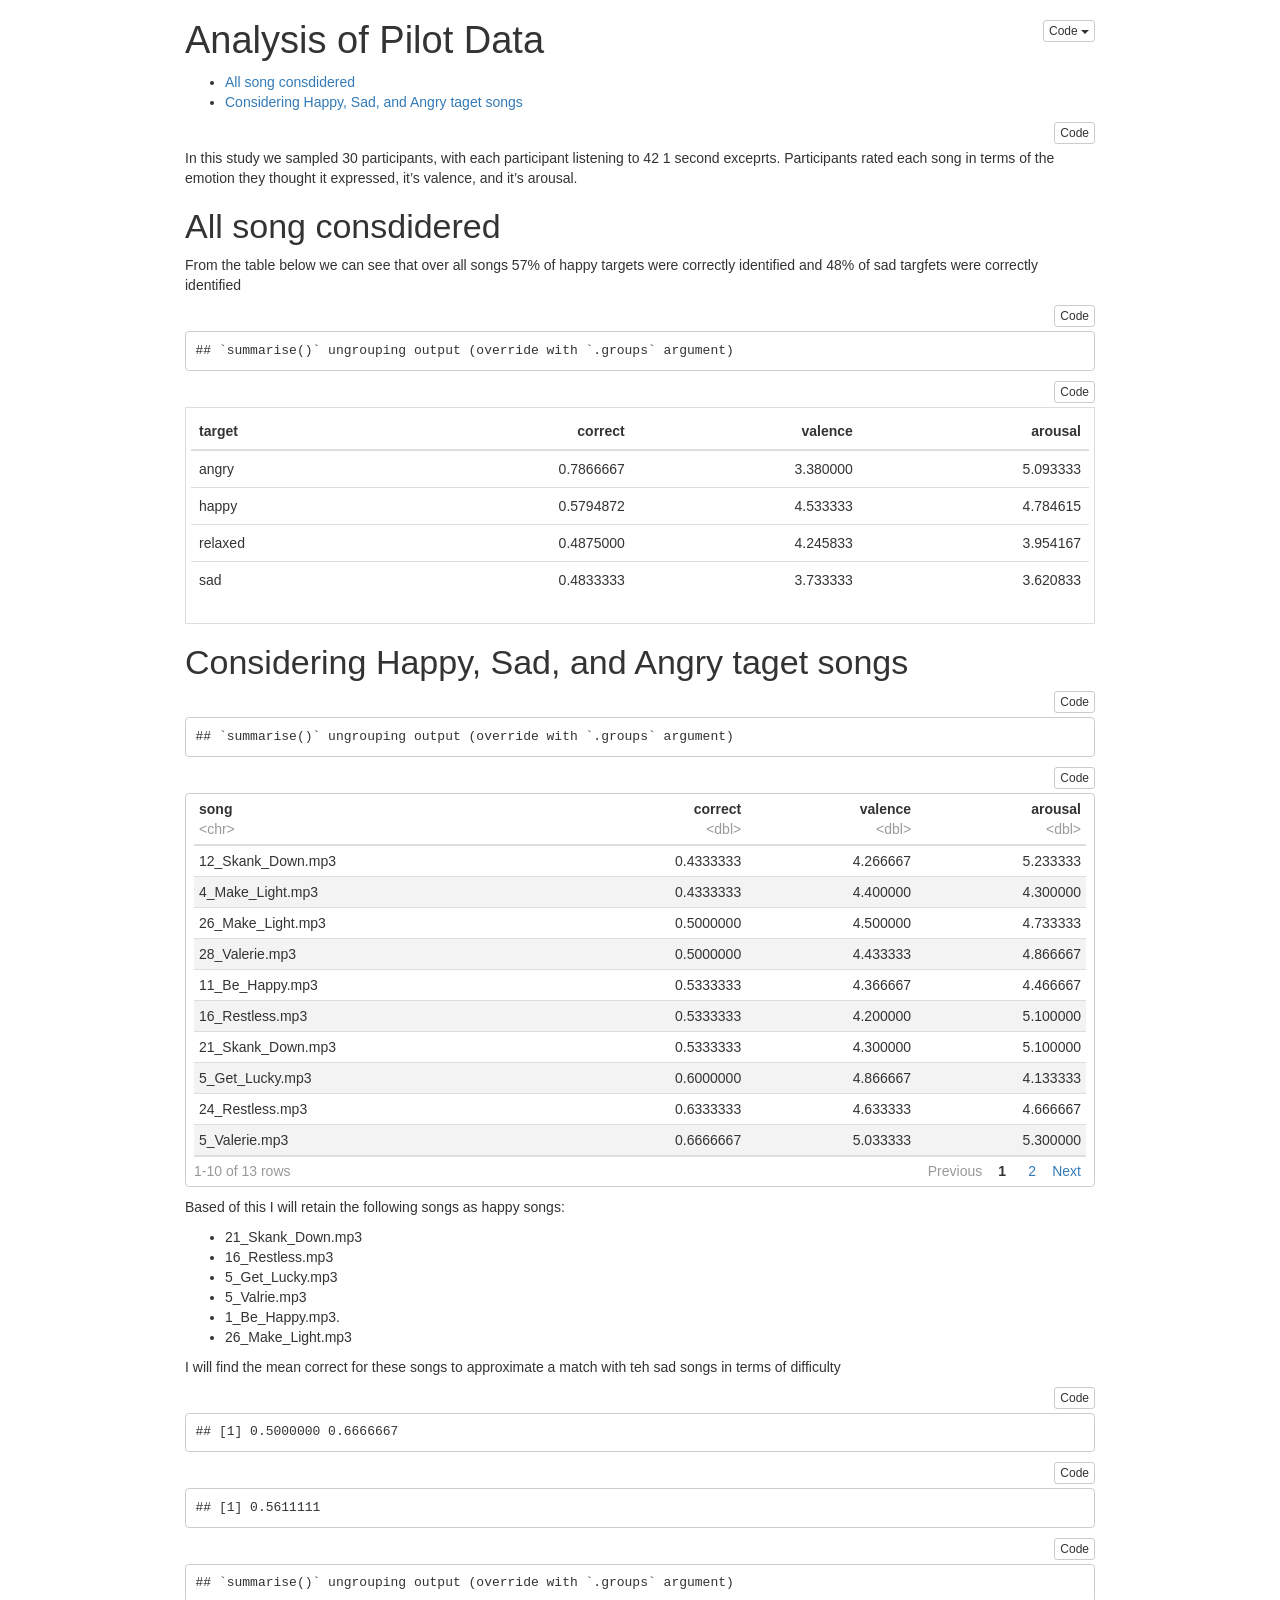
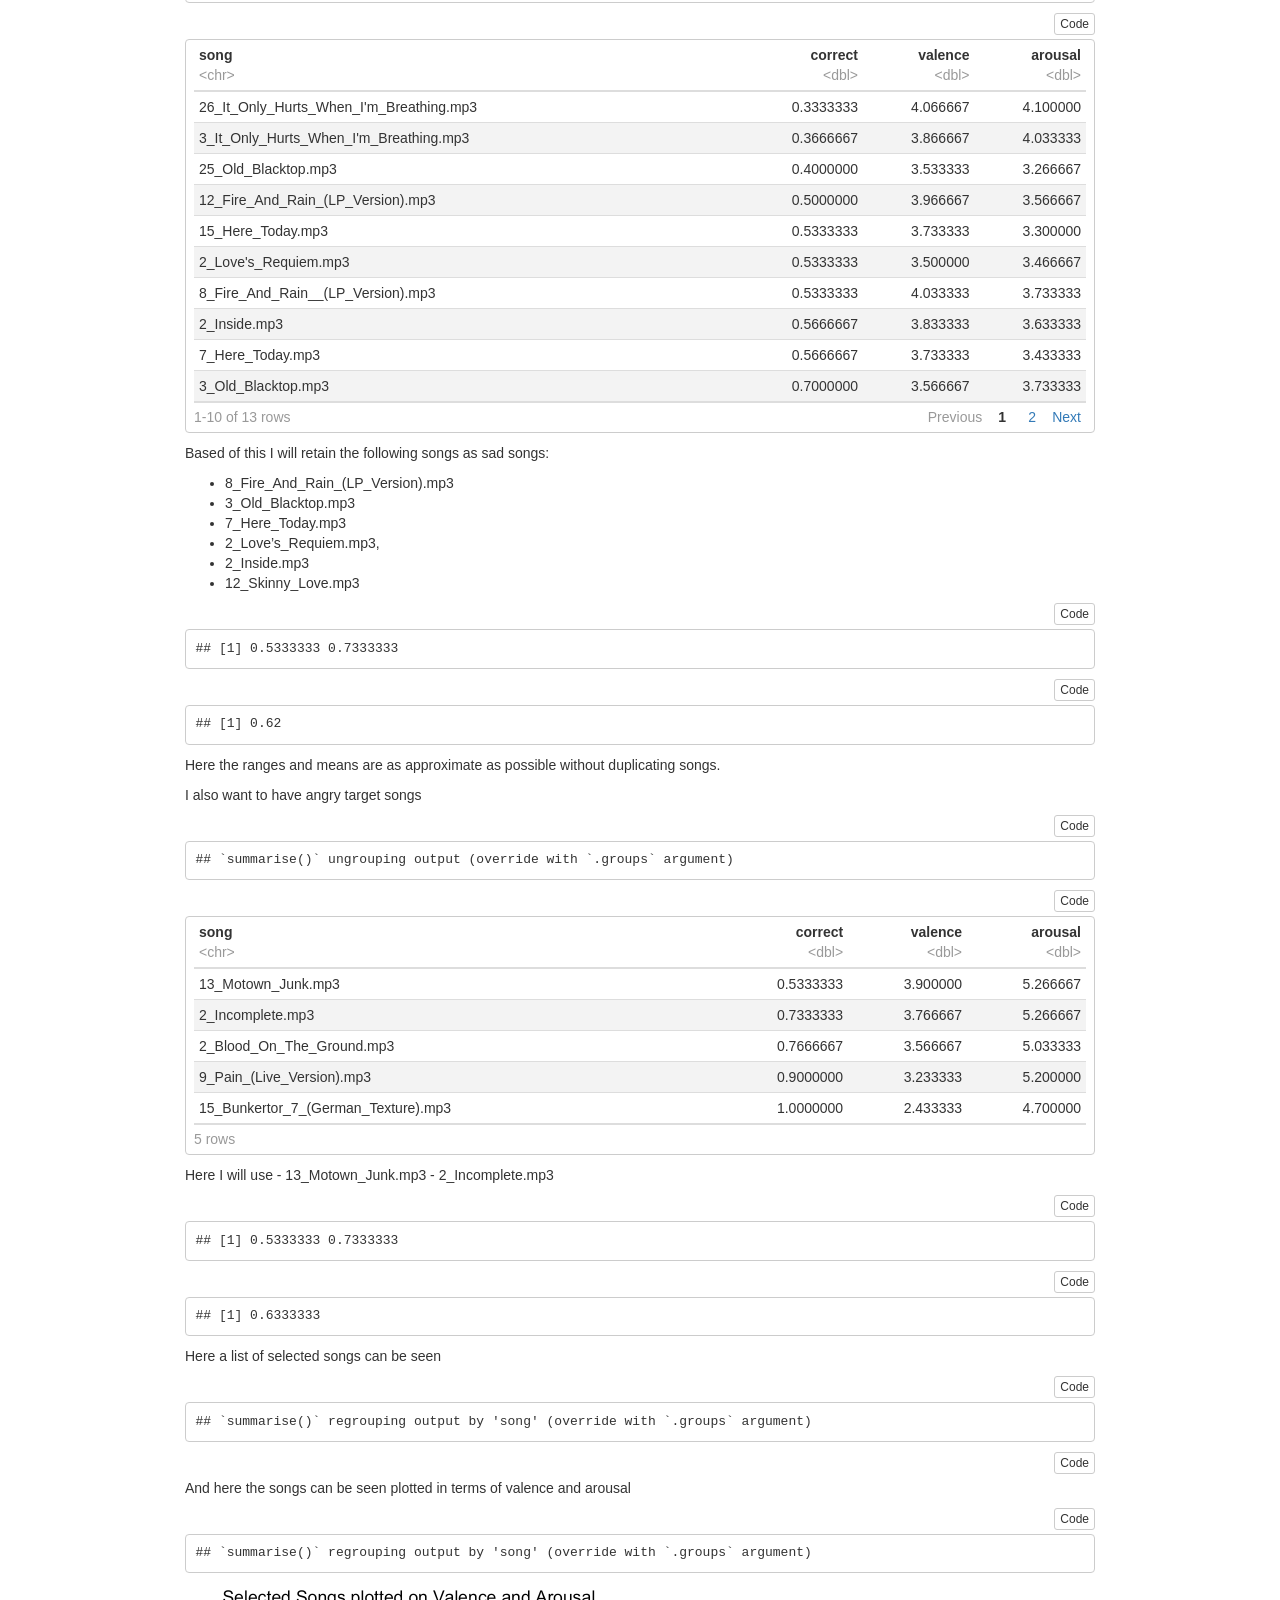
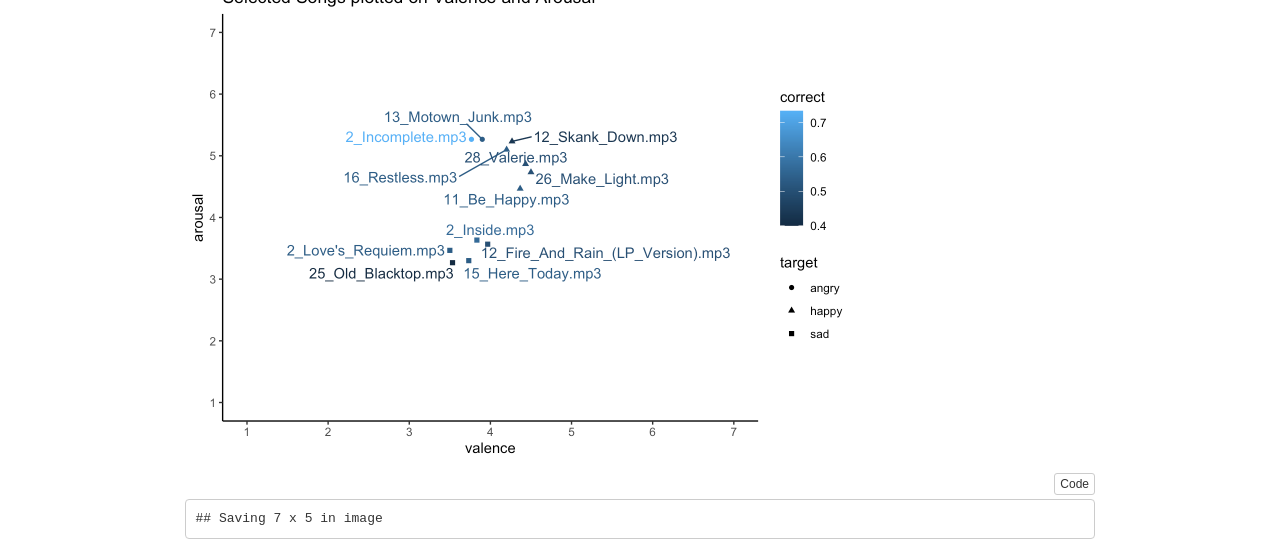
